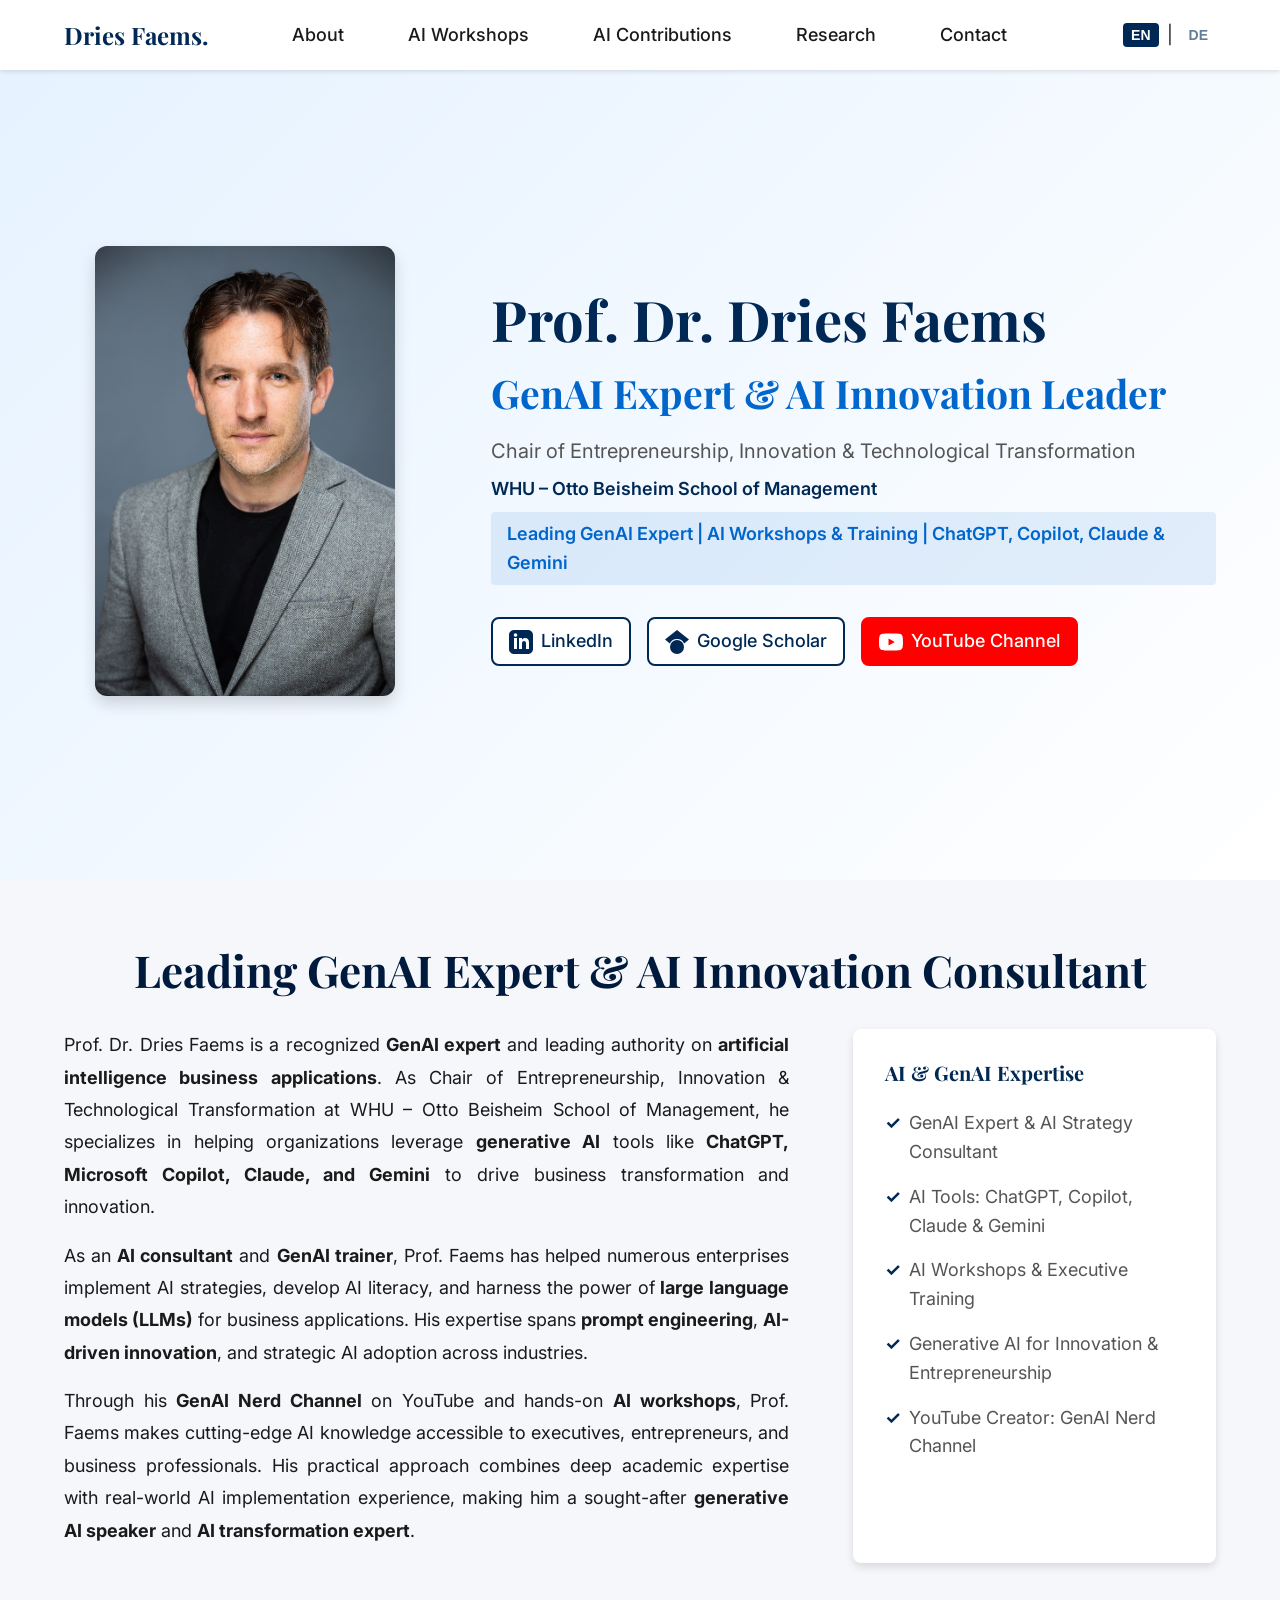
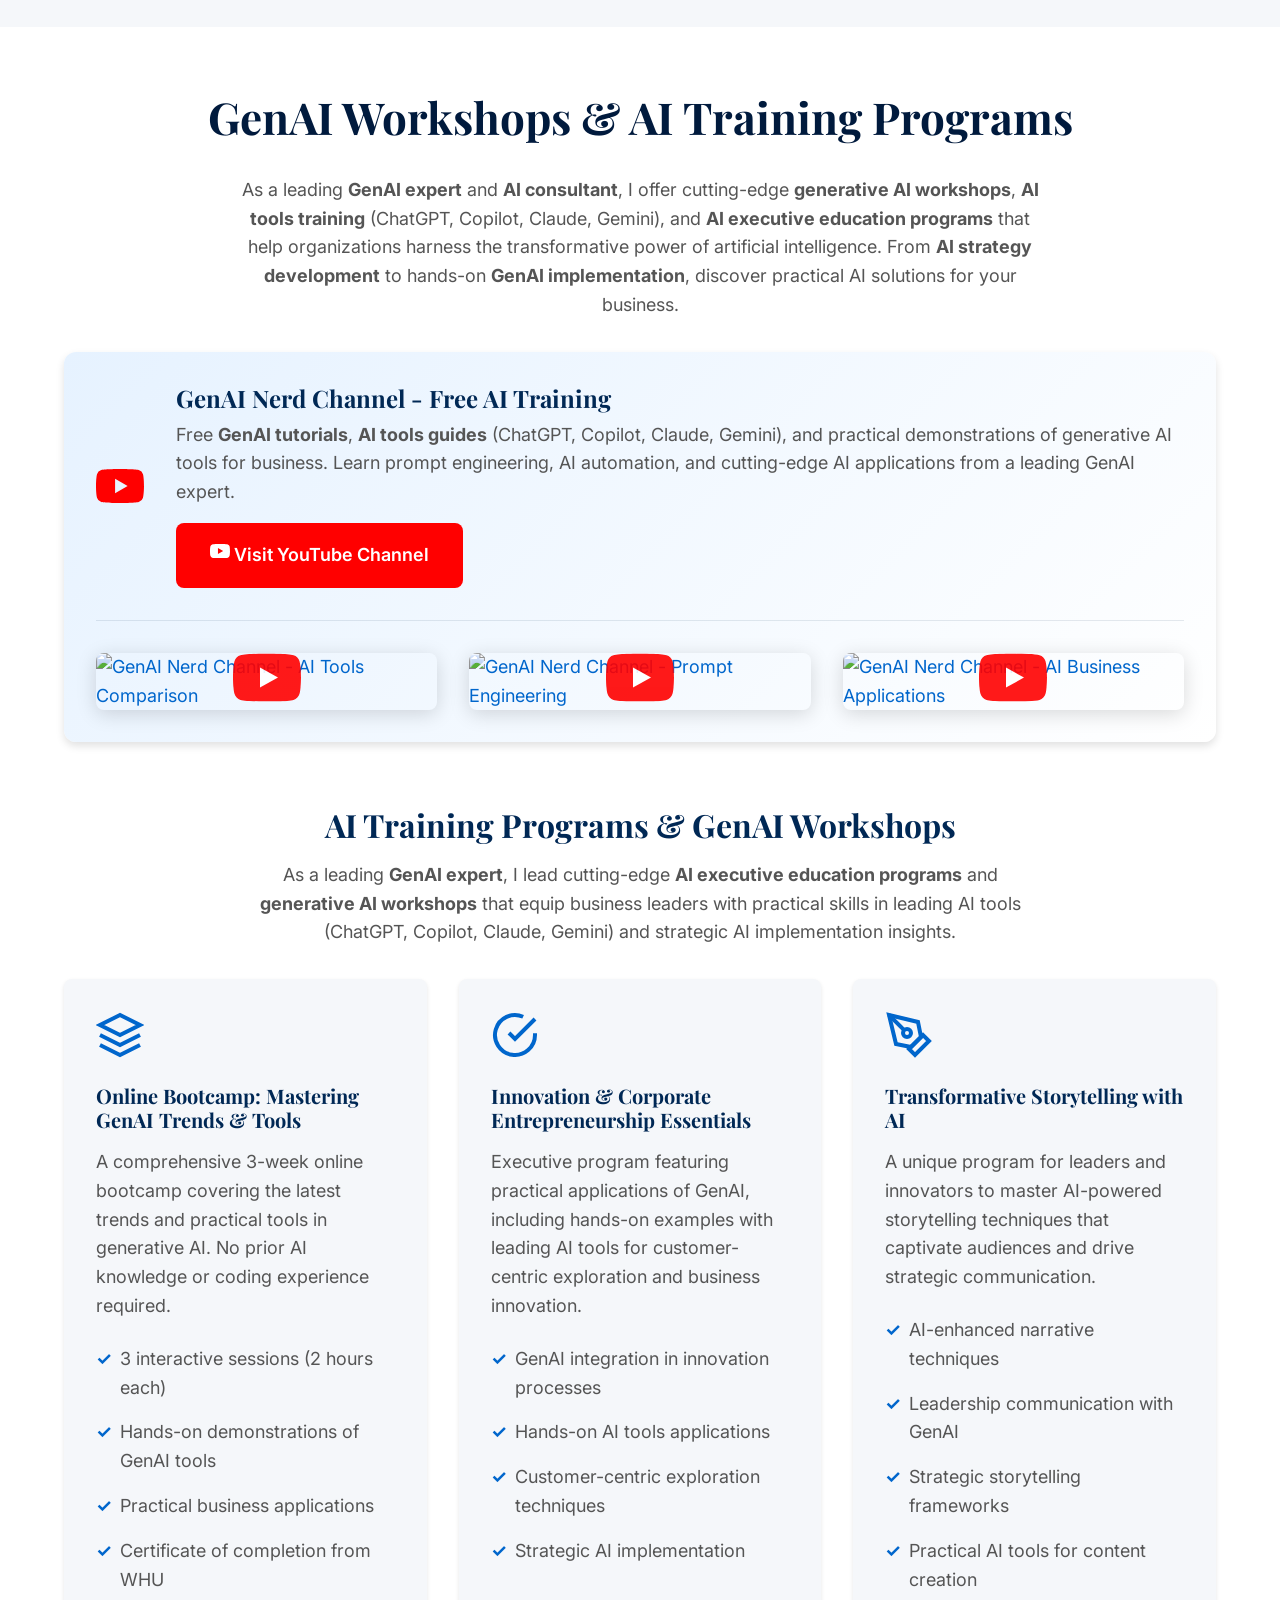
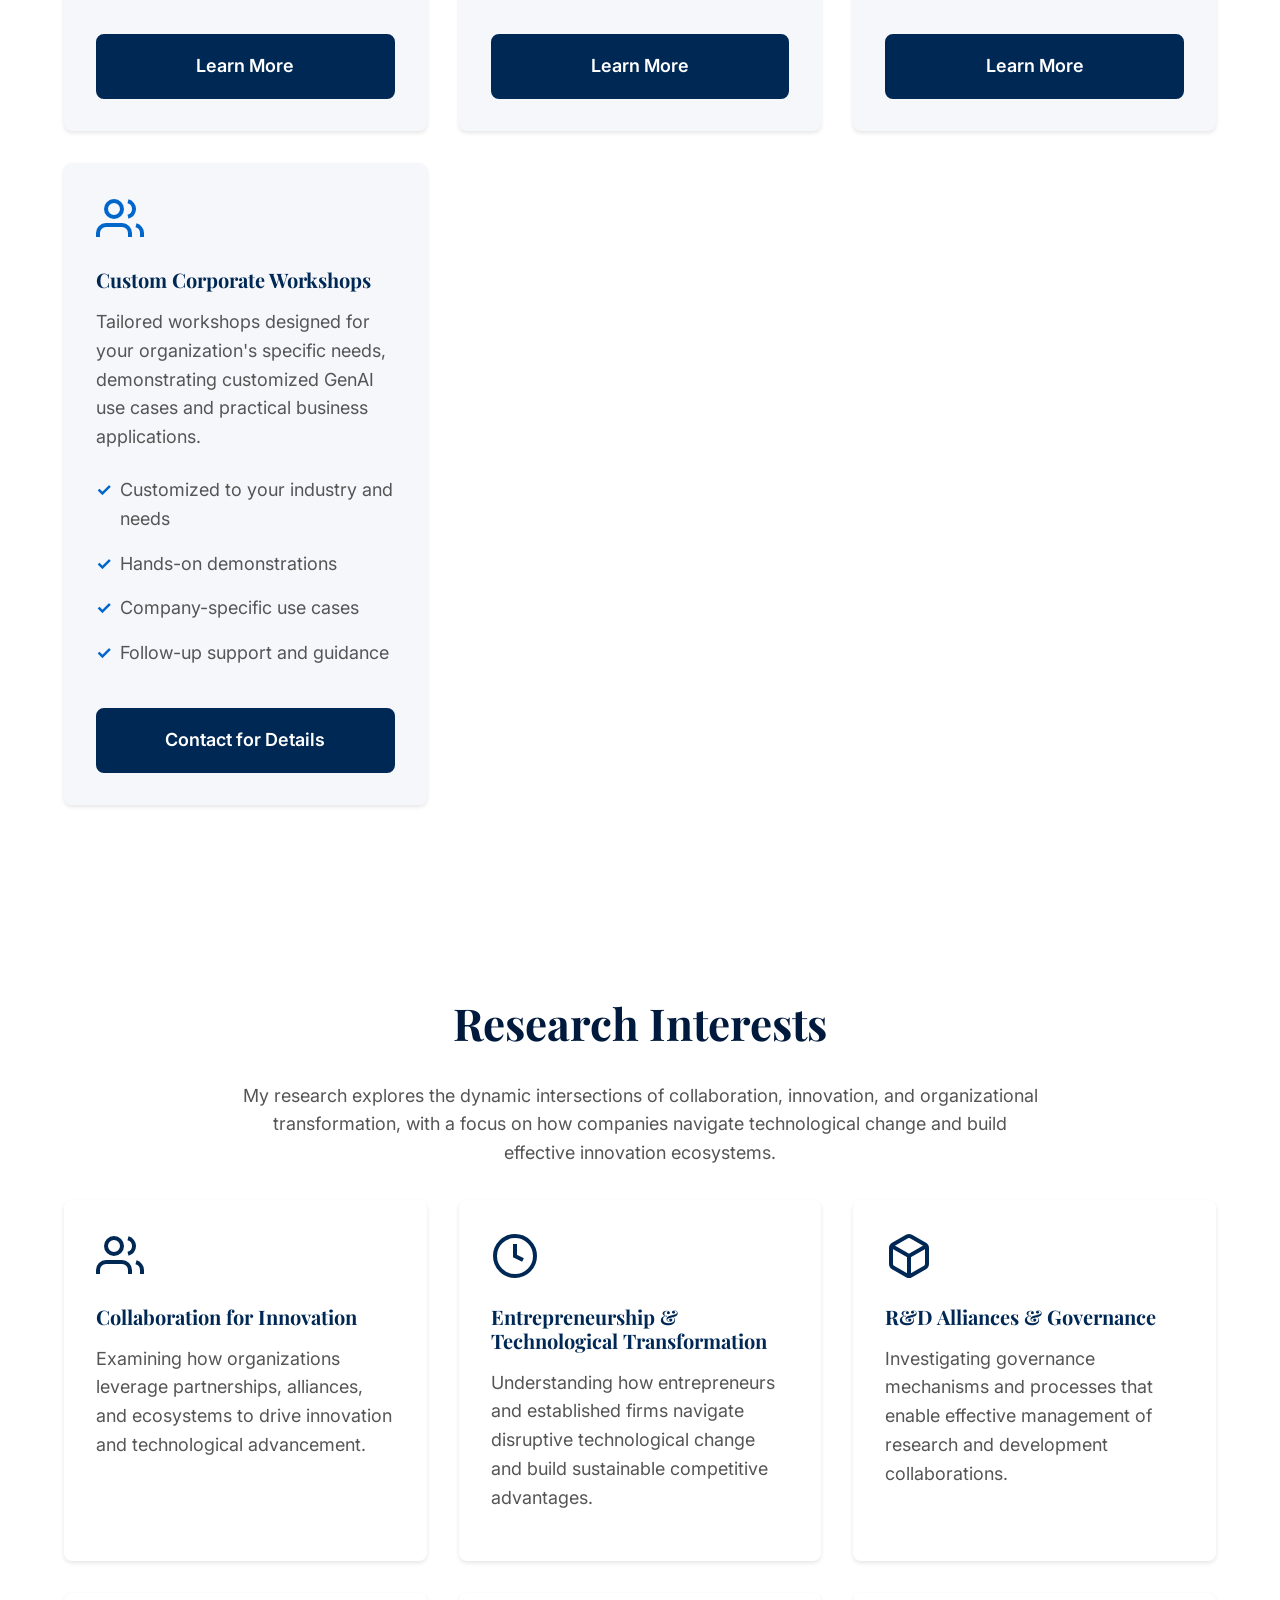
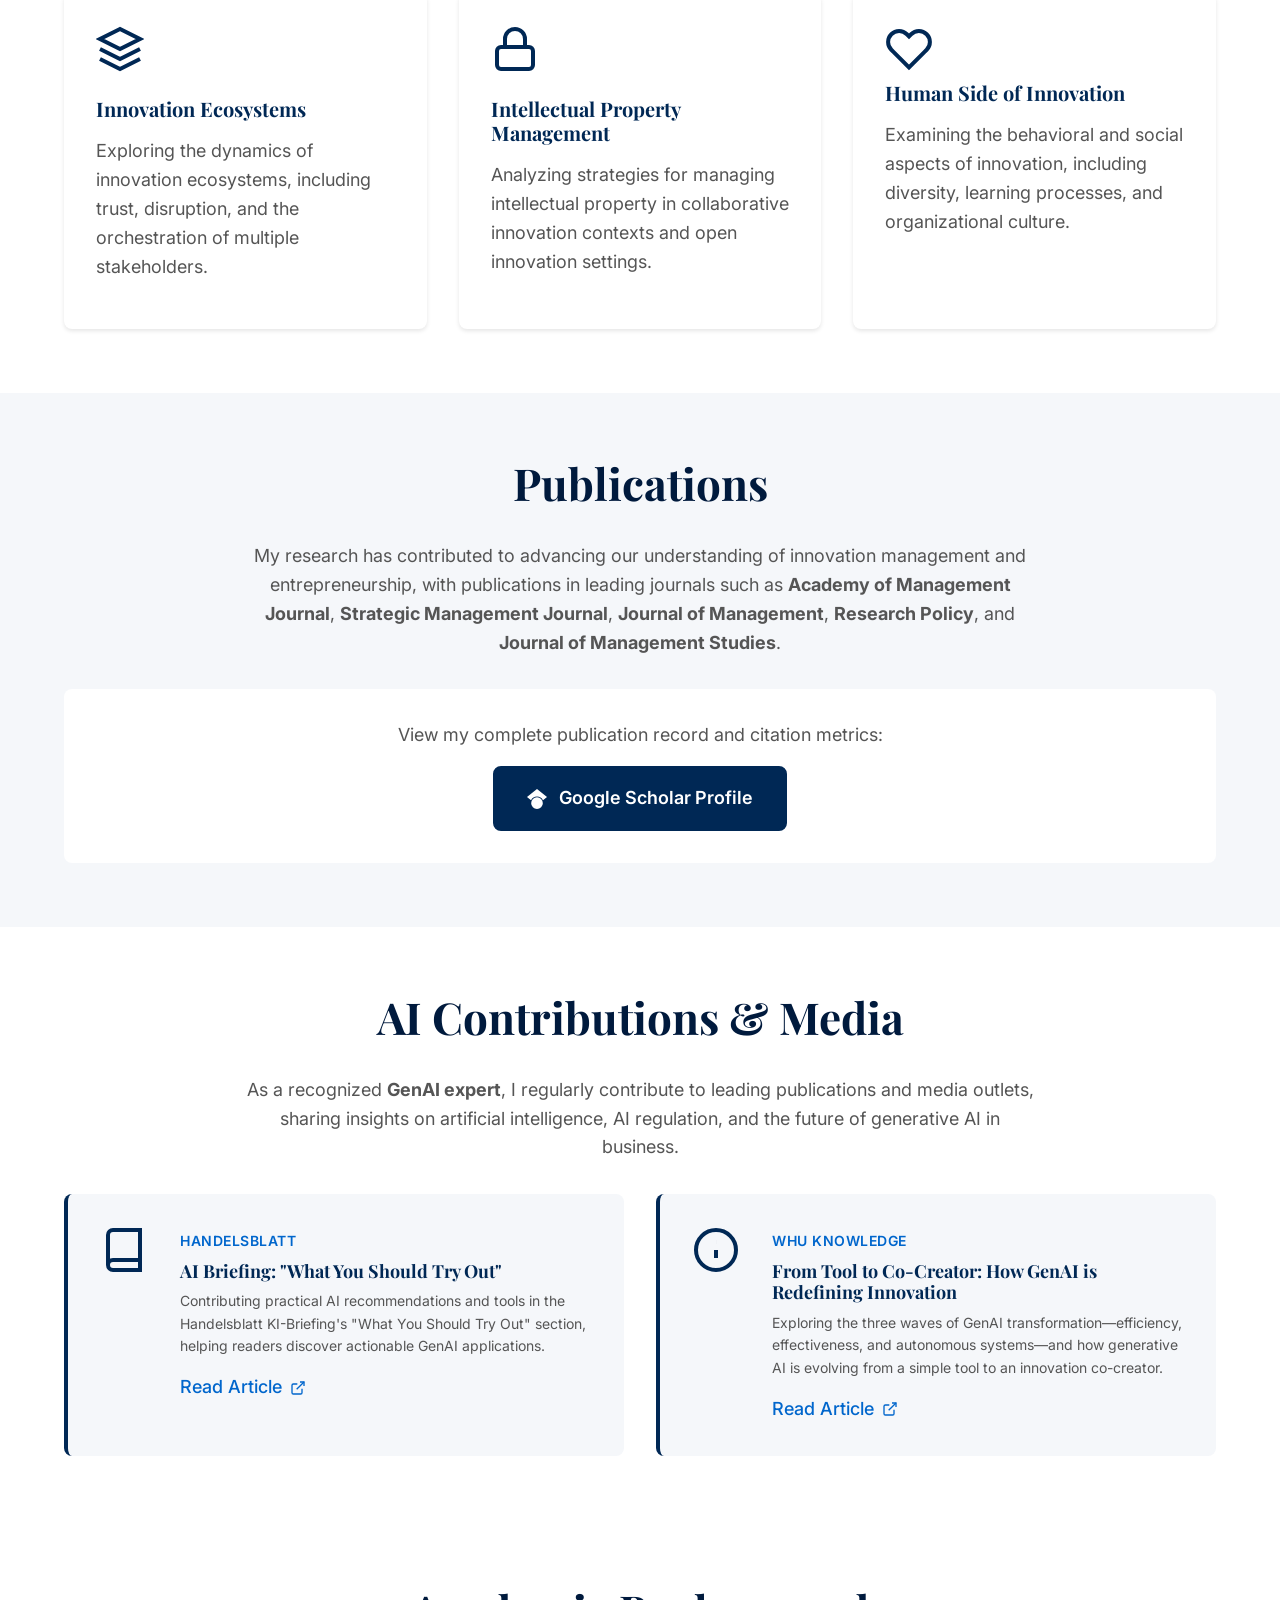
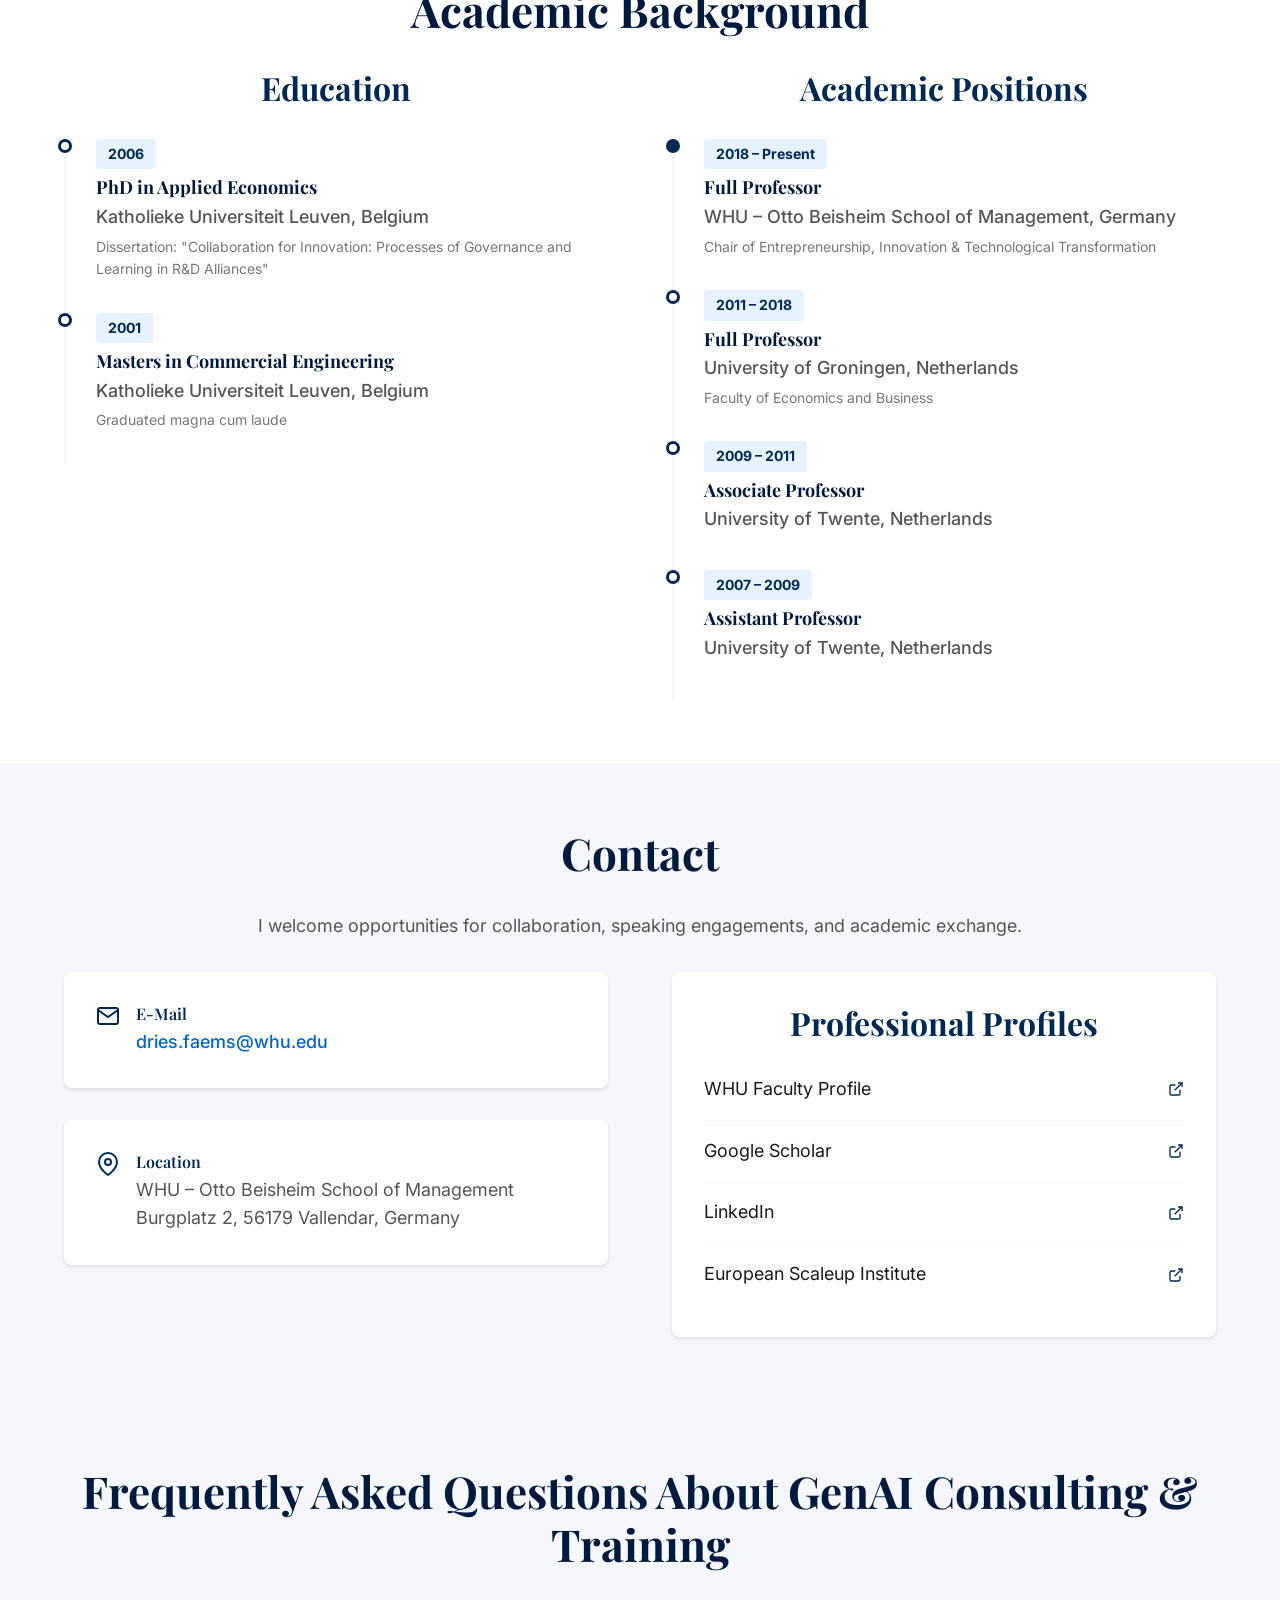
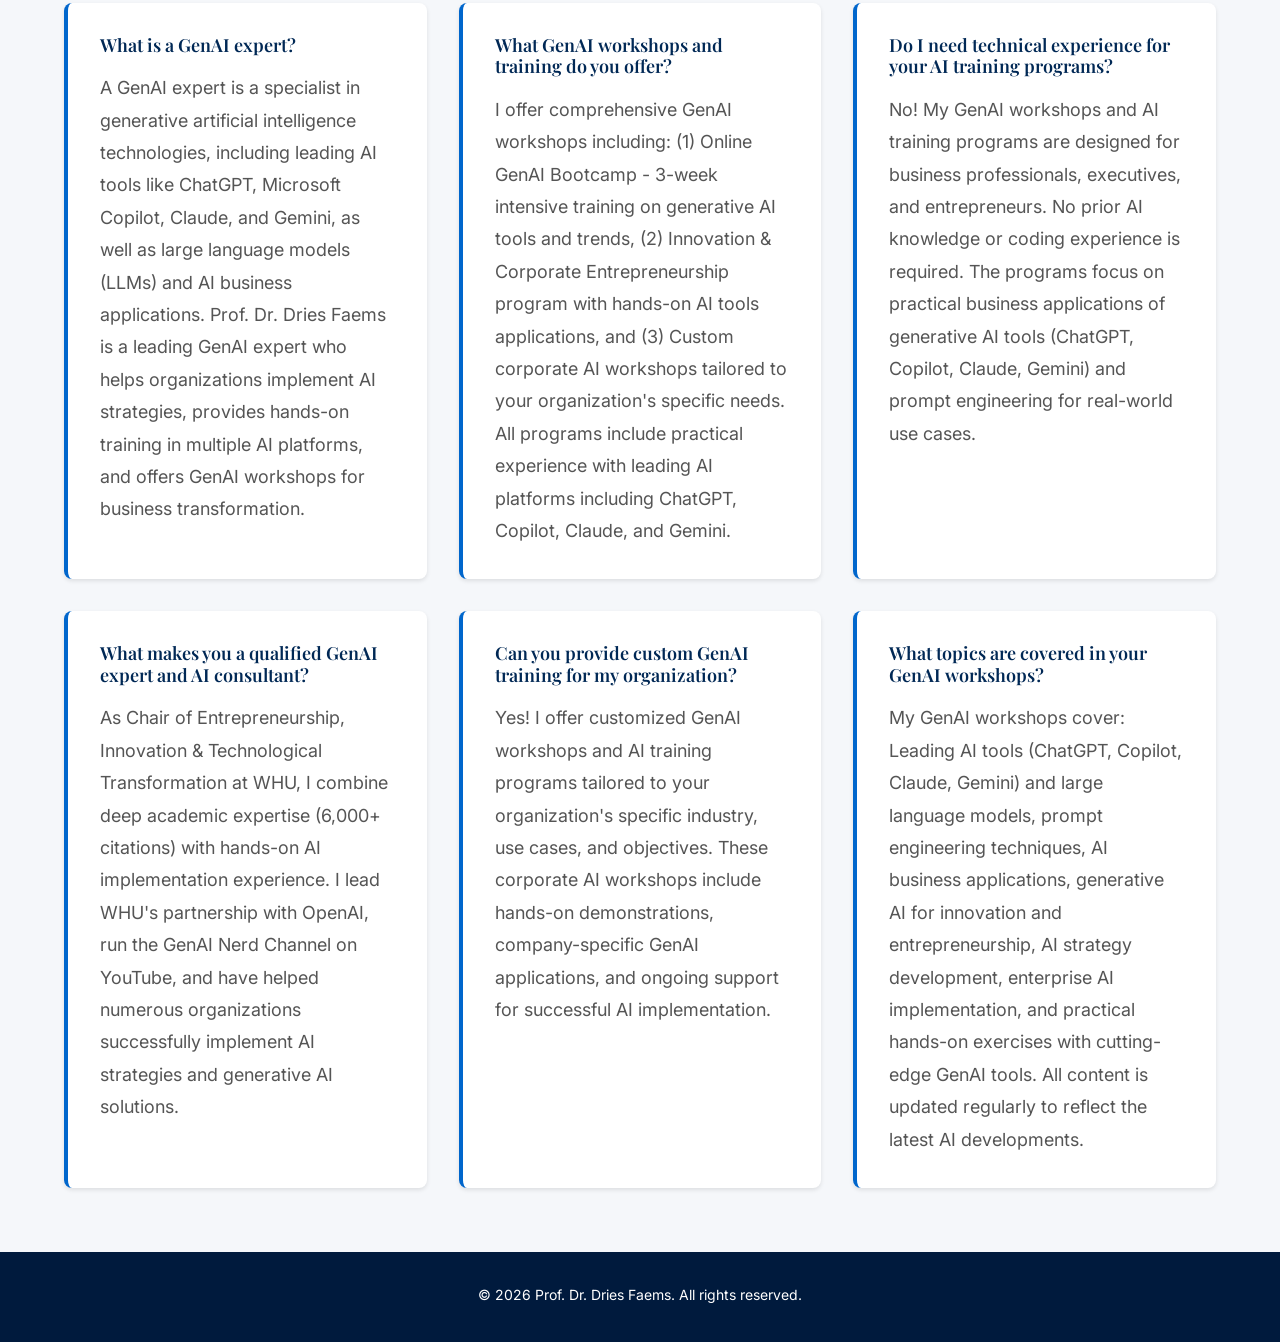
==== index.html @ 075a633f "Improve AI agent/chatbot discoverability: fix canonical domain, add FAQPage/Service schema, robots.t" ====
<!DOCTYPE html>
<html lang="en">
<head>
    <meta charset="UTF-8">
    <meta name="viewport" content="width=device-width, initial-scale=1.0">
    <title>GenAI Expert Prof. Dr. Dries Faems | AI Workshops & Training | WHU</title>

    <!-- SEO Meta Tags -->
    <meta name="description" content="GenAI-Workshops für Unternehmen | Prof. Dr. Dries Faems bietet praxisnahe KI-Schulungen für Führungskräfte und Mitarbeiter. Expertise in ChatGPT, Copilot, Claude & Gemini. Maßgeschneiderte KI-Trainings an der WHU für Ihre Belegschaft.">
    <meta name="keywords" content="GenAI Workshop Unternehmen, KI Workshop Mitarbeiter, KI Schulung Führungskräfte, GenAI Training Deutschland, KI Weiterbildung Firmen, Generative KI Workshop, AI Training Workforce, KI Experte Deutschland, ChatGPT Copilot Claude Gemini Training, WHU KI Programme, Enterprise AI Training, KI für Manager, GenAI Bootcamp, Dries Faems, AI business applications, prompt engineering, KI Strategie">
    <meta name="author" content="Prof. Dr. Dries Faems">
    <meta name="robots" content="index, follow">
    <link rel="canonical" href="https://driesfaems.github.io/website/">

    <!-- Open Graph Meta Tags -->
    <meta property="og:title" content="GenAI-Workshops für Unternehmen | Prof. Dr. Dries Faems | WHU">
    <meta property="og:description" content="Praxisnahe KI-Workshops für Ihre Belegschaft. Expertise in ChatGPT, Copilot, Claude & Gemini. Maßgeschneiderte GenAI-Trainings für Führungskräfte und Mitarbeiter.">
    <meta property="og:type" content="profile">
    <meta property="og:image" content="https://driesfaems.github.io/website/images/profile.jpg">
    <meta property="og:url" content="https://driesfaems.github.io/website/">

    <!-- Twitter Card Meta Tags -->
    <meta name="twitter:card" content="summary_large_image">
    <meta name="twitter:title" content="GenAI-Workshops für Unternehmen | Prof. Dr. Dries Faems">
    <meta name="twitter:description" content="Praxisnahe KI-Workshops für Ihre Belegschaft. Expertise in ChatGPT, Copilot, Claude & Gemini. Maßgeschneiderte GenAI-Trainings.">
    <meta name="twitter:image" content="https://driesfaems.github.io/website/images/profile.jpg">

    <!-- Bilingual Support - Hreflang Tags -->
    <link rel="alternate" hreflang="en" href="https://driesfaems.github.io/website/?lang=en">
    <link rel="alternate" hreflang="de" href="https://driesfaems.github.io/website/?lang=de">
    <link rel="alternate" hreflang="x-default" href="https://driesfaems.github.io/website/">

    <!-- Schema.org Structured Data for SEO -->
    <script type="application/ld+json">
    {
      "@context": "https://schema.org",
      "@type": "Person",
      "name": "Prof. Dr. Dries Faems",
      "jobTitle": "Chair of Entrepreneurship, Innovation & Technological Transformation",
      "description": "GenAI expert specializing in AI workshops for enterprises. Expert in ChatGPT, Copilot, Claude, Gemini and AI business applications",
      "url": "https://driesfaems.github.io/website/",
      "image": "https://driesfaems.github.io/website/images/profile.jpg",
      "worksFor": {
        "@type": "EducationalOrganization",
        "name": "WHU - Otto Beisheim School of Management",
        "url": "https://www.whu.edu"
      },
      "knowsAbout": ["Generative AI", "Artificial Intelligence", "ChatGPT", "Microsoft Copilot", "Claude", "Gemini", "Machine Learning", "AI Strategy", "Innovation Management", "Entrepreneurship", "AI Business Applications"],
      "sameAs": [
        "https://www.linkedin.com/in/dries-faems-0371569",
        "https://scholar.google.com/citations?hl=en&user=xjR3J4gAAAAJ",
        "https://www.youtube.com/@GenAI_Nerd_Channel",
        "https://ee.whu.edu/the-experience/faculty/dries-faems/"
      ]
    }
    </script>

    <!-- FAQPage Schema so AI answer engines can extract Q&A pairs directly -->
    <script type="application/ld+json">
    {
      "@context": "https://schema.org",
      "@type": "FAQPage",
      "mainEntity": [
        {
          "@type": "Question",
          "name": "What is a GenAI expert?",
          "acceptedAnswer": {
            "@type": "Answer",
            "text": "A GenAI expert is a specialist in generative artificial intelligence technologies, including leading AI tools like ChatGPT, Microsoft Copilot, Claude, and Gemini, as well as large language models (LLMs) and AI business applications. Prof. Dr. Dries Faems is a leading GenAI expert who helps organizations implement AI strategies, provides hands-on training in multiple AI platforms, and offers GenAI workshops for business transformation."
          }
        },
        {
          "@type": "Question",
          "name": "What GenAI workshops and training do you offer?",
          "acceptedAnswer": {
            "@type": "Answer",
            "text": "I offer comprehensive GenAI workshops including: (1) Online GenAI Bootcamp - 3-week intensive training on generative AI tools and trends, (2) Innovation & Corporate Entrepreneurship program with hands-on AI tools applications, and (3) Custom corporate AI workshops tailored to your organization's specific needs. All programs include practical experience with leading AI platforms including ChatGPT, Copilot, Claude, and Gemini."
          }
        },
        {
          "@type": "Question",
          "name": "Do I need technical experience for your AI training programs?",
          "acceptedAnswer": {
            "@type": "Answer",
            "text": "No. My GenAI workshops and AI training programs are designed for business professionals, executives, and entrepreneurs. No prior AI knowledge or coding experience is required. The programs focus on practical business applications of generative AI tools (ChatGPT, Copilot, Claude, Gemini) and prompt engineering for real-world use cases."
          }
        },
        {
          "@type": "Question",
          "name": "What makes you a qualified GenAI expert and AI consultant?",
          "acceptedAnswer": {
            "@type": "Answer",
            "text": "As Chair of Entrepreneurship, Innovation & Technological Transformation at WHU, I combine deep academic expertise (6,000+ citations) with hands-on AI implementation experience. I lead WHU's partnership with OpenAI, run the GenAI Nerd Channel on YouTube, and have helped numerous organizations successfully implement AI strategies and generative AI solutions."
          }
        },
        {
          "@type": "Question",
          "name": "Can you provide custom GenAI training for my organization?",
          "acceptedAnswer": {
            "@type": "Answer",
            "text": "Yes. I offer customized GenAI workshops and AI training programs tailored to your organization's specific industry, use cases, and objectives. These corporate AI workshops include hands-on demonstrations, company-specific GenAI applications, and ongoing support for successful AI implementation."
          }
        },
        {
          "@type": "Question",
          "name": "What topics are covered in your GenAI workshops?",
          "acceptedAnswer": {
            "@type": "Answer",
            "text": "My GenAI workshops cover: Leading AI tools (ChatGPT, Copilot, Claude, Gemini) and large language models, prompt engineering techniques, AI business applications, generative AI for innovation and entrepreneurship, AI strategy development, enterprise AI implementation, and practical hands-on exercises with cutting-edge GenAI tools. All content is updated regularly to reflect the latest AI developments."
          }
        }
      ]
    }
    </script>

    <!-- Service offerings schema so AI agents can answer "what workshops does he offer" with structured facts -->
    <script type="application/ld+json">
    {
      "@context": "https://schema.org",
      "@type": "ItemList",
      "name": "GenAI Workshops & Training Programs by Prof. Dr. Dries Faems",
      "itemListElement": [
        {
          "@type": "Service",
          "position": 1,
          "name": "Online GenAI Bootcamp",
          "serviceType": "AI Training Program",
          "description": "3-week intensive online training on generative AI tools and trends, covering ChatGPT, Copilot, Claude, and Gemini for business professionals.",
          "provider": { "@type": "Person", "name": "Prof. Dr. Dries Faems" }
        },
        {
          "@type": "Service",
          "position": 2,
          "name": "Innovation & Corporate Entrepreneurship Program",
          "serviceType": "Executive Education",
          "description": "Executive education program with hands-on generative AI tool applications for innovation and entrepreneurship.",
          "provider": { "@type": "Person", "name": "Prof. Dr. Dries Faems" }
        },
        {
          "@type": "Service",
          "position": 3,
          "name": "Custom Corporate AI Workshops",
          "serviceType": "Corporate AI Training",
          "description": "Custom GenAI workshops tailored to an organization's specific industry, use cases, and objectives, including hands-on demonstrations and company-specific GenAI applications.",
          "provider": { "@type": "Person", "name": "Prof. Dr. Dries Faems" }
        }
      ]
    }
    </script>

    <!-- Google Fonts -->
    <link rel="preconnect" href="https://fonts.googleapis.com">
    <link rel="preconnect" href="https://fonts.gstatic.com" crossorigin>
    <link href="https://fonts.googleapis.com/css2?family=Inter:wght@400;500;600;700&family=Playfair+Display:wght@600;700&display=swap" rel="stylesheet">

    <!-- Stylesheet -->
    <link rel="stylesheet" href="css/styles.css">
</head>
<body>
    <!-- Skip to main content link for accessibility -->
    <a href="#main-content" class="skip-link">Skip to main content</a>

    <!-- Navigation -->
    <header class="header">
        <nav class="nav" role="navigation" aria-label="Main navigation">
            <div class="nav-container">
                <div class="nav-brand">
                    <span class="nav-name">Dries Faems</span><a href="https://open.spotify.com/track/7mEDVrAHDnQJStDo8jKJJm?si=ddb8d14205054bb9" target="_blank" rel="noopener noreferrer" class="easter-egg" title="🎵" aria-label="Secret Eurovision favorite">.</a>
                </div>

                <!-- Navigation menu -->
                <ul class="nav-menu">
                    <li><a href="#about" class="nav-link">
                        <span lang="en" class="lang-en">About</span>
                        <span lang="de" class="lang-de">Über mich</span>
                    </a></li>
                    <li><a href="#genai" class="nav-link">
                        <span lang="en" class="lang-en">AI Workshops</span>
                        <span lang="de" class="lang-de">KI-Workshops</span>
                    </a></li>
                    <li><a href="#ai-contributions" class="nav-link">
                        <span lang="en" class="lang-en">AI Contributions</span>
                        <span lang="de" class="lang-de">KI-Beiträge</span>
                    </a></li>
                    <li><a href="#research" class="nav-link">
                        <span lang="en" class="lang-en">Research</span>
                        <span lang="de" class="lang-de">Forschung</span>
                    </a></li>
                    <li><a href="#contact" class="nav-link">
                        <span lang="en" class="lang-en">Contact</span>
                        <span lang="de" class="lang-de">Kontakt</span>
                    </a></li>
                </ul>

                <!-- Language toggle -->
                <div class="lang-toggle">
                    <button class="lang-btn" data-lang="en" aria-label="Switch to English">EN</button>
                    <span>|</span>
                    <button class="lang-btn" data-lang="de" aria-label="Wechseln zu Deutsch">DE</button>
                </div>

                <!-- Mobile menu toggle -->
                <button class="nav-toggle" aria-label="Toggle navigation menu" aria-expanded="false">
                    <span class="hamburger"></span>
                </button>
            </div>
        </nav>
    </header>

    <!-- Main Content -->
    <main id="main-content">
        <!-- Hero Section -->
        <section id="hero" class="hero section">
            <div class="container">
                <div class="hero-content">
                    <div class="hero-image">
                        <img src="images/profile.jpg" alt="GenAI Expert Prof. Dr. Dries Faems - KI-Workshop Trainer für Unternehmen, Experte für ChatGPT, Copilot, Claude und Gemini" class="profile-image">
                    </div>
                    <div class="hero-text">
                        <h1 class="hero-title">Prof. Dr. Dries Faems<br><span style="font-size: 0.7em; color: var(--color-medium-blue);">
                            <span lang="en" class="lang-en">GenAI Expert & AI Innovation Leader</span>
                            <span lang="de" class="lang-de">GenAI-Experte & KI-Innovationsführer</span>
                        </span></h1>
                        <p class="hero-subtitle">
                            <span lang="en" class="lang-en">Chair of Entrepreneurship, Innovation & Technological Transformation</span>
                            <span lang="de" class="lang-de">Lehrstuhl für Entrepreneurship, Innovation & Technologische Transformation</span>
                        </p>
                        <p class="hero-institution">WHU – Otto Beisheim School of Management</p>
                        <p class="hero-expertise">
                            <span lang="en" class="lang-en">Leading GenAI Expert | AI Workshops & Training | ChatGPT, Copilot, Claude & Gemini</span>
                            <span lang="de" class="lang-de">Führender GenAI-Experte | KI-Workshops & Training | ChatGPT, Copilot, Claude & Gemini</span>
                        </p>

                        <!-- Social Links -->
                        <div class="social-links">
                            <a href="https://de.linkedin.com/in/dries-faems-0371569" target="_blank" rel="noopener noreferrer" class="social-link" aria-label="LinkedIn Profile">
                                <svg width="24" height="24" viewBox="0 0 24 24" fill="currentColor" aria-hidden="true">
                                    <path d="M19 0h-14c-2.761 0-5 2.239-5 5v14c0 2.761 2.239 5 5 5h14c2.762 0 5-2.239 5-5v-14c0-2.761-2.238-5-5-5zm-11 19h-3v-11h3v11zm-1.5-12.268c-.966 0-1.75-.79-1.75-1.764s.784-1.764 1.75-1.764 1.75.79 1.75 1.764-.783 1.764-1.75 1.764zm13.5 12.268h-3v-5.604c0-3.368-4-3.113-4 0v5.604h-3v-11h3v1.765c1.396-2.586 7-2.777 7 2.476v6.759z"/>
                                </svg>
                                <span>LinkedIn</span>
                            </a>
                            <a href="https://scholar.google.com/citations?hl=en&user=xjR3J4gAAAAJ" target="_blank" rel="noopener noreferrer" class="social-link" aria-label="Google Scholar Profile">
                                <svg width="24" height="24" viewBox="0 0 24 24" fill="currentColor" aria-hidden="true">
                                    <path d="M12 24a7 7 0 1 1 0-14 7 7 0 0 1 0 14zm0-24L0 9.5l4.838 3.94A8 8 0 0 1 12 9a8 8 0 0 1 7.162 4.44L24 9.5z"/>
                                </svg>
                                <span>Google Scholar</span>
                            </a>
                            <a href="https://www.youtube.com/@GenAI_Nerd_Channel" target="_blank" rel="noopener noreferrer" class="social-link social-link-youtube" aria-label="YouTube Channel - GenAI Nerd Channel">
                                <svg width="24" height="24" viewBox="0 0 24 24" fill="currentColor" aria-hidden="true">
                                    <path d="M23.498 6.186a3.016 3.016 0 0 0-2.122-2.136C19.505 3.545 12 3.545 12 3.545s-7.505 0-9.377.505A3.017 3.017 0 0 0 .502 6.186C0 8.07 0 12 0 12s0 3.93.502 5.814a3.016 3.016 0 0 0 2.122 2.136c1.871.505 9.376.505 9.376.505s7.505 0 9.377-.505a3.015 3.015 0 0 0 2.122-2.136C24 15.93 24 12 24 12s0-3.93-.502-5.814zM9.545 15.568V8.432L15.818 12l-6.273 3.568z"/>
                                </svg>
                                <span lang="en" class="lang-en">YouTube Channel</span>
                                <span lang="de" class="lang-de">YouTube-Kanal</span>
                            </a>
                        </div>
                    </div>
                </div>
            </div>
        </section>

        <!-- About Section -->
        <section id="about" class="about section section-alt">
            <div class="container">
                <h2 class="section-title">
                    <span lang="en" class="lang-en">Leading GenAI Expert & AI Innovation Consultant</span>
                    <span lang="de" class="lang-de">Führender GenAI-Experte & KI-Innovationsberater</span>
                </h2>
                <div class="about-content">
                    <div class="about-text">
                        <p>
                            <span lang="en" class="lang-en">Prof. Dr. Dries Faems is a recognized <strong>GenAI expert</strong> and leading authority on <strong>artificial intelligence business applications</strong>. As Chair of Entrepreneurship, Innovation & Technological Transformation at WHU – Otto Beisheim School of Management, he specializes in helping organizations leverage <strong>generative AI</strong> tools like <strong>ChatGPT, Microsoft Copilot, Claude, and Gemini</strong> to drive business transformation and innovation.</span>
                            <span lang="de" class="lang-de">Prof. Dr. Dries Faems ist ein anerkannter <strong>GenAI-Experte</strong> und führende Autorität für <strong>Künstliche Intelligenz im Geschäftsbereich</strong>. Als Inhaber des Lehrstuhls für Entrepreneurship, Innovation & Technologische Transformation an der WHU – Otto Beisheim School of Management ist er darauf spezialisiert, Organisationen dabei zu helfen, <strong>Generative KI</strong>-Tools wie <strong>ChatGPT, Microsoft Copilot, Claude und Gemini</strong> zu nutzen, um Geschäftstransformation und Innovation voranzutreiben.</span>
                        </p>

                        <p>
                            <span lang="en" class="lang-en">As an <strong>AI consultant</strong> and <strong>GenAI trainer</strong>, Prof. Faems has helped numerous enterprises implement AI strategies, develop AI literacy, and harness the power of <strong>large language models (LLMs)</strong> for business applications. His expertise spans <strong>prompt engineering</strong>, <strong>AI-driven innovation</strong>, and strategic AI adoption across industries.</span>
                            <span lang="de" class="lang-de">Als <strong>KI-Berater</strong> und <strong>GenAI-Trainer</strong> hat Prof. Faems zahlreichen Unternehmen geholfen, KI-Strategien umzusetzen, KI-Kompetenz zu entwickeln und die Leistungsfähigkeit von <strong>Large Language Models (LLMs)</strong> für Geschäftsanwendungen zu nutzen. Seine Expertise umfasst <strong>Prompt-Engineering</strong>, <strong>KI-gesteuerte Innovation</strong> und strategische KI-Adoption branchenübergreifend.</span>
                        </p>

                        <p>
                            <span lang="en" class="lang-en">Through his <strong>GenAI Nerd Channel</strong> on YouTube and hands-on <strong>AI workshops</strong>, Prof. Faems makes cutting-edge AI knowledge accessible to executives, entrepreneurs, and business professionals. His practical approach combines deep academic expertise with real-world AI implementation experience, making him a sought-after <strong>generative AI speaker</strong> and <strong>AI transformation expert</strong>.</span>
                            <span lang="de" class="lang-de">Durch seinen <strong>GenAI Nerd Channel</strong> auf YouTube und praxisorientierte <strong>KI-Workshops</strong> macht Prof. Faems modernste KI-Kenntnisse für Führungskräfte, Unternehmer und Geschäftsleute zugänglich. Sein praktischer Ansatz verbindet tiefgreifende akademische Expertise mit realer KI-Implementierungserfahrung und macht ihn zu einem gefragten <strong>Generative KI-Redner</strong> und <strong>KI-Transformationsexperten</strong>.</span>
                        </p>
                    </div>

                    <div class="about-highlights">
                        <h3 class="highlights-title">
                            <span lang="en" class="lang-en">AI & GenAI Expertise</span>
                            <span lang="de" class="lang-de">KI & GenAI-Expertise</span>
                        </h3>
                        <ul class="highlights-list">
                            <li>
                                <span lang="en" class="lang-en">GenAI Expert & AI Strategy Consultant</span>
                                <span lang="de" class="lang-de">GenAI-Experte & KI-Strategieberater</span>
                            </li>
                            <li>
                                <span lang="en" class="lang-en">AI Tools: ChatGPT, Copilot, Claude & Gemini</span>
                                <span lang="de" class="lang-de">KI-Tools: ChatGPT, Copilot, Claude & Gemini</span>
                            </li>
                            <li>
                                <span lang="en" class="lang-en">AI Workshops & Executive Training</span>
                                <span lang="de" class="lang-de">KI-Workshops & Executive Training</span>
                            </li>
                            <li>
                                <span lang="en" class="lang-en">Generative AI for Innovation & Entrepreneurship</span>
                                <span lang="de" class="lang-de">Generative KI für Innovation & Entrepreneurship</span>
                            </li>
                            <li>
                                <span lang="en" class="lang-en">YouTube Creator: GenAI Nerd Channel</span>
                                <span lang="de" class="lang-de">YouTube-Creator: GenAI Nerd Channel</span>
                            </li>
                        </ul>
                    </div>
                </div>
            </div>
        </section>

        <!-- GenAI Workshops Section -->
        <section id="genai" class="genai section">
            <div class="container">
                <h2 class="section-title">
                    <span lang="en" class="lang-en">GenAI Workshops & AI Training Programs</span>
                    <span lang="de" class="lang-de">GenAI-Workshops & KI-Trainingsprogramme</span>
                </h2>
                <p class="section-intro">
                    <span lang="en" class="lang-en">As a leading <strong>GenAI expert</strong> and <strong>AI consultant</strong>, I offer cutting-edge <strong>generative AI workshops</strong>, <strong>AI tools training</strong> (ChatGPT, Copilot, Claude, Gemini), and <strong>AI executive education programs</strong> that help organizations harness the transformative power of artificial intelligence. From <strong>AI strategy development</strong> to hands-on <strong>GenAI implementation</strong>, discover practical AI solutions for your business.</span>
                    <span lang="de" class="lang-de">Als führender <strong>GenAI-Experte</strong> und <strong>KI-Berater</strong> biete ich modernste <strong>Generative KI-Workshops</strong>, <strong>KI-Tools-Training</strong> (ChatGPT, Copilot, Claude, Gemini) und <strong>KI-Executive-Education-Programme</strong>, die Organisationen helfen, die transformative Kraft der Künstlichen Intelligenz zu nutzen. Von <strong>KI-Strategieentwicklung</strong> bis hin zur praktischen <strong>GenAI-Implementierung</strong> – entdecken Sie praxisnahe KI-Lösungen für Ihr Unternehmen.</span>
                </p>

                <div class="genai-highlight">
                    <div class="genai-youtube">
                        <div class="youtube-badge">
                            <svg width="48" height="48" viewBox="0 0 24 24" fill="#FF0000" aria-hidden="true">
                                <path d="M23.498 6.186a3.016 3.016 0 0 0-2.122-2.136C19.505 3.545 12 3.545 12 3.545s-7.505 0-9.377.505A3.017 3.017 0 0 0 .502 6.186C0 8.07 0 12 0 12s0 3.93.502 5.814a3.016 3.016 0 0 0 2.122 2.136c1.871.505 9.376.505 9.376.505s7.505 0 9.377-.505a3.015 3.015 0 0 0 2.122-2.136C24 15.93 24 12 24 12s0-3.93-.502-5.814zM9.545 15.568V8.432L15.818 12l-6.273 3.568z"/>
                            </svg>
                            <div>
                                <h3 class="youtube-title">
                                    <span lang="en" class="lang-en">GenAI Nerd Channel - Free AI Training</span>
                                    <span lang="de" class="lang-de">GenAI Nerd Channel - Kostenloses KI-Training</span>
                                </h3>
                                <p class="youtube-description">
                                    <span lang="en" class="lang-en">Free <strong>GenAI tutorials</strong>, <strong>AI tools guides</strong> (ChatGPT, Copilot, Claude, Gemini), and practical demonstrations of generative AI tools for business. Learn prompt engineering, AI automation, and cutting-edge AI applications from a leading GenAI expert.</span>
                                    <span lang="de" class="lang-de">Kostenlose <strong>GenAI-Tutorials</strong>, <strong>KI-Tools-Anleitungen</strong> (ChatGPT, Copilot, Claude, Gemini) und praktische Demonstrationen von Generativen KI-Tools für Unternehmen. Lernen Sie Prompt-Engineering, KI-Automatisierung und modernste KI-Anwendungen von einem führenden GenAI-Experten.</span>
                                </p>
                                <a href="https://www.youtube.com/@GenAI_Nerd_Channel" target="_blank" rel="noopener noreferrer" class="btn btn-youtube">
                                    <svg width="20" height="20" viewBox="0 0 24 24" fill="currentColor" aria-hidden="true">
                                        <path d="M23.498 6.186a3.016 3.016 0 0 0-2.122-2.136C19.505 3.545 12 3.545 12 3.545s-7.505 0-9.377.505A3.017 3.017 0 0 0 .502 6.186C0 8.07 0 12 0 12s0 3.93.502 5.814a3.016 3.016 0 0 0 2.122 2.136c1.871.505 9.376.505 9.376.505s7.505 0 9.377-.505a3.015 3.015 0 0 0 2.122-2.136C24 15.93 24 12 24 12s0-3.93-.502-5.814zM9.545 15.568V8.432L15.818 12l-6.273 3.568z"/>
                                    </svg>
                                    <span lang="en" class="lang-en">Visit YouTube Channel</span>
                                    <span lang="de" class="lang-de">YouTube-Kanal besuchen</span>
                                </a>
                            </div>
                        </div>
                        
                        <div class="videos-grid">
                            <div class="youtube-embed">
                                <a href="https://youtu.be/WXkUi3Z-zOo" target="_blank" rel="noopener noreferrer" class="video-thumbnail-link">
                                    <div class="video-thumbnail">
                                        <img src="https://img.youtube.com/vi/WXkUi3Z-zOo/maxresdefault.jpg" alt="GenAI Nerd Channel - AI Tools Comparison" loading="lazy">
                                        <div class="play-button">
                                            <svg width="68" height="48" viewBox="0 0 68 48" fill="none">
                                                <path d="M66.52 7.74c-.78-2.93-3.07-5.24-6-6.03C55.22 0 34 0 34 0S12.78 0 7.48 1.71c-2.93.79-5.22 3.1-6 6.03C0 13.06 0 24 0 24s0 10.94 1.48 16.26c.78 2.93 3.07 5.24 6 6.03C12.78 48 34 48 34 48s21.22 0 26.52-1.71c2.93-.79 5.22-3.1 6-6.03C68 34.94 68 24 68 24s0-10.94-1.48-16.26z" fill="#FF0000"/>
                                                <path d="M45 24L27 14v20l18-10z" fill="#FFF"/>
                                            </svg>
                                        </div>
                                    </div>
                                </a>
                            </div>

                            <div class="youtube-embed">
                                <a href="https://youtu.be/DuuV6pQQDD4" target="_blank" rel="noopener noreferrer" class="video-thumbnail-link">
                                    <div class="video-thumbnail">
                                        <img src="https://img.youtube.com/vi/DuuV6pQQDD4/maxresdefault.jpg" alt="GenAI Nerd Channel - Prompt Engineering" loading="lazy">
                                        <div class="play-button">
                                            <svg width="68" height="48" viewBox="0 0 68 48" fill="none">
                                                <path d="M66.52 7.74c-.78-2.93-3.07-5.24-6-6.03C55.22 0 34 0 34 0S12.78 0 7.48 1.71c-2.93.79-5.22 3.1-6 6.03C0 13.06 0 24 0 24s0 10.94 1.48 16.26c.78 2.93 3.07 5.24 6 6.03C12.78 48 34 48 34 48s21.22 0 26.52-1.71c2.93-.79 5.22-3.1 6-6.03C68 34.94 68 24 68 24s0-10.94-1.48-16.26z" fill="#FF0000"/>
                                                <path d="M45 24L27 14v20l18-10z" fill="#FFF"/>
                                            </svg>
                                        </div>
                                    </div>
                                </a>
                            </div>

                            <div class="youtube-embed">
                                <a href="https://youtu.be/JVArnDgQ-UE" target="_blank" rel="noopener noreferrer" class="video-thumbnail-link">
                                    <div class="video-thumbnail">
                                        <img src="https://img.youtube.com/vi/JVArnDgQ-UE/maxresdefault.jpg" alt="GenAI Nerd Channel - AI Business Applications" loading="lazy">
                                        <div class="play-button">
                                            <svg width="68" height="48" viewBox="0 0 68 48" fill="none">
                                                <path d="M66.52 7.74c-.78-2.93-3.07-5.24-6-6.03C55.22 0 34 0 34 0S12.78 0 7.48 1.71c-2.93.79-5.22 3.1-6 6.03C0 13.06 0 24 0 24s0 10.94 1.48 16.26c.78 2.93 3.07 5.24 6 6.03C12.78 48 34 48 34 48s21.22 0 26.52-1.71c2.93-.79 5.22-3.1 6-6.03C68 34.94 68 24 68 24s0-10.94-1.48-16.26z" fill="#FF0000"/>
                                                <path d="M45 24L27 14v20l18-10z" fill="#FFF"/>
                                            </svg>
                                        </div>
                                    </div>
                                </a>
                            </div>
                        </div>
                    </div>
                </div>

                <div class="genai-programs">
                    <h3 class="genai-programs-title">
                        <span lang="en" class="lang-en">AI Training Programs & GenAI Workshops</span>
                        <span lang="de" class="lang-de">KI-Trainingsprogramme & GenAI-Workshops</span>
                    </h3>
                    <p class="genai-programs-intro">
                        <span lang="en" class="lang-en">As a leading <strong>GenAI expert</strong>, I lead cutting-edge <strong>AI executive education programs</strong> and <strong>generative AI workshops</strong> that equip business leaders with practical skills in leading AI tools (ChatGPT, Copilot, Claude, Gemini) and strategic AI implementation insights.</span>
                        <span lang="de" class="lang-de">Als führender <strong>GenAI-Experte</strong> leite ich modernste <strong>KI-Executive-Education-Programme</strong> und <strong>Generative KI-Workshops</strong>, die Führungskräften praktische Fähigkeiten in führenden KI-Tools (ChatGPT, Copilot, Claude, Gemini) und strategische Einblicke in die KI-Implementierung vermitteln.</span>
                    </p>

                    <div class="programs-grid">
                        <div class="program-card">
                            <div class="program-icon">
                                <svg width="48" height="48" viewBox="0 0 24 24" fill="none" stroke="currentColor" stroke-width="2" aria-hidden="true">
                                    <path d="M12 2L2 7l10 5 10-5-10-5z"></path>
                                    <path d="M2 17l10 5 10-5"></path>
                                    <path d="M2 12l10 5 10-5"></path>
                                </svg>
                            </div>
                            <h4 class="program-title">
                                <span lang="en" class="lang-en">Online Bootcamp: Mastering GenAI Trends & Tools</span>
                                <span lang="de" class="lang-de">Online Bootcamp: GenAI-Trends & Tools meistern</span>
                            </h4>
                            <p class="program-description">
                                <span lang="en" class="lang-en">A comprehensive 3-week online bootcamp covering the latest trends and practical tools in generative AI. No prior AI knowledge or coding experience required.</span>
                                <span lang="de" class="lang-de">Ein umfassendes 3-wöchiges Online-Bootcamp zu den neuesten Trends und praktischen Tools in Generativer KI. Keine Vorkenntnisse in KI oder Programmiererfahrung erforderlich.</span>
                            </p>
                            <ul class="program-highlights">
                                <li>
                                    <span lang="en" class="lang-en">3 interactive sessions (2 hours each)</span>
                                    <span lang="de" class="lang-de">3 interaktive Sitzungen (je 2 Stunden)</span>
                                </li>
                                <li>
                                    <span lang="en" class="lang-en">Hands-on demonstrations of GenAI tools</span>
                                    <span lang="de" class="lang-de">Praxisnahe Demonstrationen von GenAI-Tools</span>
                                </li>
                                <li>
                                    <span lang="en" class="lang-en">Practical business applications</span>
                                    <span lang="de" class="lang-de">Praktische Geschäftsanwendungen</span>
                                </li>
                                <li>
                                    <span lang="en" class="lang-en">Certificate of completion from WHU</span>
                                    <span lang="de" class="lang-de">Teilnahmezertifikat der WHU</span>
                                </li>
                            </ul>
                            <a href="https://ee.whu.edu/open-programs/bootcamp-mastering-novel-trends-and-tools-in-generative-ai/" target="_blank" rel="noopener noreferrer" class="btn btn-primary">
                                <span lang="en" class="lang-en">Learn More</span>
                                <span lang="de" class="lang-de">Mehr erfahren</span>
                            </a>
                        </div>

                        <div class="program-card">
                            <div class="program-icon">
                                <svg width="48" height="48" viewBox="0 0 24 24" fill="none" stroke="currentColor" stroke-width="2" aria-hidden="true">
                                    <path d="M22 11.08V12a10 10 0 1 1-5.93-9.14"></path>
                                    <polyline points="22 4 12 14.01 9 11.01"></polyline>
                                </svg>
                            </div>
                            <h4 class="program-title">
                                <span lang="en" class="lang-en">Innovation & Corporate Entrepreneurship Essentials</span>
                                <span lang="de" class="lang-de">Innovation & Corporate Entrepreneurship Essentials</span>
                            </h4>
                            <p class="program-description">
                                <span lang="en" class="lang-en">Executive program featuring practical applications of GenAI, including hands-on examples with leading AI tools for customer-centric exploration and business innovation.</span>
                                <span lang="de" class="lang-de">Executive-Programm mit praktischen GenAI-Anwendungen, einschließlich praxisnaher Beispiele mit führenden KI-Tools für kundenorientierte Exploration und Geschäftsinnovation.</span>
                            </p>
                            <ul class="program-highlights">
                                <li>
                                    <span lang="en" class="lang-en">GenAI integration in innovation processes</span>
                                    <span lang="de" class="lang-de">GenAI-Integration in Innovationsprozesse</span>
                                </li>
                                <li>
                                    <span lang="en" class="lang-en">Hands-on AI tools applications</span>
                                    <span lang="de" class="lang-de">Praxisnahe KI-Tools-Anwendungen</span>
                                </li>
                                <li>
                                    <span lang="en" class="lang-en">Customer-centric exploration techniques</span>
                                    <span lang="de" class="lang-de">Kundenorientierte Explorationstechniken</span>
                                </li>
                                <li>
                                    <span lang="en" class="lang-en">Strategic AI implementation</span>
                                    <span lang="de" class="lang-de">Strategische KI-Implementierung</span>
                                </li>
                            </ul>
                            <a href="https://ee.whu.edu/open-programs/innovation-and-corporate-entrepreneurship-essentials-program/" target="_blank" rel="noopener noreferrer" class="btn btn-primary">
                                <span lang="en" class="lang-en">Learn More</span>
                                <span lang="de" class="lang-de">Mehr erfahren</span>
                            </a>
                        </div>

                        <div class="program-card">
                            <div class="program-icon">
                                <svg width="48" height="48" viewBox="0 0 24 24" fill="none" stroke="currentColor" stroke-width="2" aria-hidden="true">
                                    <path d="M12 19l7-7 3 3-7 7-3-3z"></path>
                                    <path d="M18 13l-1.5-7.5L2 2l3.5 14.5L13 18l5-5z"></path>
                                    <path d="M2 2l7.586 7.586"></path>
                                    <circle cx="11" cy="11" r="2"></circle>
                                </svg>
                            </div>
                            <h4 class="program-title">
                                <span lang="en" class="lang-en">Transformative Storytelling with AI</span>
                                <span lang="de" class="lang-de">Transformatives Storytelling mit KI</span>
                            </h4>
                            <p class="program-description">
                                <span lang="en" class="lang-en">A unique program for leaders and innovators to master AI-powered storytelling techniques that captivate audiences and drive strategic communication.</span>
                                <span lang="de" class="lang-de">Ein einzigartiges Programm für Führungskräfte und Innovatoren zur Beherrschung von KI-gestützten Storytelling-Techniken, die Zielgruppen fesseln und strategische Kommunikation vorantreiben.</span>
                            </p>
                            <ul class="program-highlights">
                                <li>
                                    <span lang="en" class="lang-en">AI-enhanced narrative techniques</span>
                                    <span lang="de" class="lang-de">KI-verbesserte Erzähltechniken</span>
                                </li>
                                <li>
                                    <span lang="en" class="lang-en">Leadership communication with GenAI</span>
                                    <span lang="de" class="lang-de">Führungskommunikation mit GenAI</span>
                                </li>
                                <li>
                                    <span lang="en" class="lang-en">Strategic storytelling frameworks</span>
                                    <span lang="de" class="lang-de">Strategische Storytelling-Frameworks</span>
                                </li>
                                <li>
                                    <span lang="en" class="lang-en">Practical AI tools for content creation</span>
                                    <span lang="de" class="lang-de">Praktische KI-Tools für Content-Erstellung</span>
                                </li>
                            </ul>
                            <a href="https://ee.whu.edu/open-programs/transformative-storytelling-with-ai-for-leaders-and-innovators/" target="_blank" rel="noopener noreferrer" class="btn btn-primary">
                                <span lang="en" class="lang-en">Learn More</span>
                                <span lang="de" class="lang-de">Mehr erfahren</span>
                            </a>
                        </div>

                        <div class="program-card">
                            <div class="program-icon">
                                <svg width="48" height="48" viewBox="0 0 24 24" fill="none" stroke="currentColor" stroke-width="2" aria-hidden="true">
                                    <path d="M17 21v-2a4 4 0 0 0-4-4H5a4 4 0 0 0-4 4v2"></path>
                                    <circle cx="9" cy="7" r="4"></circle>
                                    <path d="M23 21v-2a4 4 0 0 0-3-3.87"></path>
                                    <path d="M16 3.13a4 4 0 0 1 0 7.75"></path>
                                </svg>
                            </div>
                            <h4 class="program-title">
                                <span lang="en" class="lang-en">Custom Corporate Workshops</span>
                                <span lang="de" class="lang-de">Maßgeschneiderte Firmen-Workshops</span>
                            </h4>
                            <p class="program-description">
                                <span lang="en" class="lang-en">Tailored workshops designed for your organization's specific needs, demonstrating customized GenAI use cases and practical business applications.</span>
                                <span lang="de" class="lang-de">Maßgeschneiderte Workshops für die spezifischen Bedürfnisse Ihrer Organisation mit individuellen GenAI-Anwendungsfällen und praktischen Geschäftsanwendungen.</span>
                            </p>
                            <ul class="program-highlights">
                                <li>
                                    <span lang="en" class="lang-en">Customized to your industry and needs</span>
                                    <span lang="de" class="lang-de">Angepasst an Ihre Branche und Bedürfnisse</span>
                                </li>
                                <li>
                                    <span lang="en" class="lang-en">Hands-on demonstrations</span>
                                    <span lang="de" class="lang-de">Praxisnahe Demonstrationen</span>
                                </li>
                                <li>
                                    <span lang="en" class="lang-en">Company-specific use cases</span>
                                    <span lang="de" class="lang-de">Unternehmensspezifische Anwendungsfälle</span>
                                </li>
                                <li>
                                    <span lang="en" class="lang-en">Follow-up support and guidance</span>
                                    <span lang="de" class="lang-de">Nachfolgende Unterstützung und Beratung</span>
                                </li>
                            </ul>
                            <a href="#contact" class="btn btn-primary">
                                <span lang="en" class="lang-en">Contact for Details</span>
                                <span lang="de" class="lang-de">Kontakt für Details</span>
                            </a>
                        </div>
                    </div>
                </div>
            </div>
        </section>

        <!-- Research Interests Section -->
        <section id="research" class="research section">
            <div class="container">
                <h2 class="section-title">
                    <span lang="en" class="lang-en">Research Interests</span>
                    <span lang="de" class="lang-de">Forschungsinteressen</span>
                </h2>
                <p class="section-intro">
                    <span lang="en" class="lang-en">My research explores the dynamic intersections of collaboration, innovation, and organizational transformation, with a focus on how companies navigate technological change and build effective innovation ecosystems.</span>
                    <span lang="de" class="lang-de">Meine Forschung untersucht die dynamischen Schnittstellen von Zusammenarbeit, Innovation und organisatorischer Transformation, mit Fokus darauf, wie Unternehmen technologischen Wandel meistern und effektive Innovationsökosysteme aufbauen.</span>
                </p>

                <div class="research-grid">
                    <div class="research-card">
                        <div class="card-icon">
                            <svg width="48" height="48" viewBox="0 0 24 24" fill="none" stroke="currentColor" stroke-width="2" aria-hidden="true">
                                <path d="M17 21v-2a4 4 0 0 0-4-4H5a4 4 0 0 0-4 4v2"></path>
                                <circle cx="9" cy="7" r="4"></circle>
                                <path d="M23 21v-2a4 4 0 0 0-3-3.87"></path>
                                <path d="M16 3.13a4 4 0 0 1 0 7.75"></path>
                            </svg>
                        </div>
                        <h3 class="card-title">
                            <span lang="en" class="lang-en">Collaboration for Innovation</span>
                            <span lang="de" class="lang-de">Zusammenarbeit für Innovation</span>
                        </h3>
                        <p class="card-description">
                            <span lang="en" class="lang-en">Examining how organizations leverage partnerships, alliances, and ecosystems to drive innovation and technological advancement.</span>
                            <span lang="de" class="lang-de">Untersuchung, wie Organisationen Partnerschaften, Allianzen und Ökosysteme nutzen, um Innovation und technologischen Fortschritt voranzutreiben.</span>
                        </p>
                    </div>

                    <div class="research-card">
                        <div class="card-icon">
                            <svg width="48" height="48" viewBox="0 0 24 24" fill="none" stroke="currentColor" stroke-width="2" aria-hidden="true">
                                <circle cx="12" cy="12" r="10"></circle>
                                <polyline points="12 6 12 12 16 14"></polyline>
                            </svg>
                        </div>
                        <h3 class="card-title">
                            <span lang="en" class="lang-en">Entrepreneurship & Technological Transformation</span>
                            <span lang="de" class="lang-de">Entrepreneurship & Technologische Transformation</span>
                        </h3>
                        <p class="card-description">
                            <span lang="en" class="lang-en">Understanding how entrepreneurs and established firms navigate disruptive technological change and build sustainable competitive advantages.</span>
                            <span lang="de" class="lang-de">Verstehen, wie Unternehmer und etablierte Firmen disruptiven technologischen Wandel meistern und nachhaltige Wettbewerbsvorteile aufbauen.</span>
                        </p>
                    </div>

                    <div class="research-card">
                        <div class="card-icon">
                            <svg width="48" height="48" viewBox="0 0 24 24" fill="none" stroke="currentColor" stroke-width="2" aria-hidden="true">
                                <path d="M21 16V8a2 2 0 0 0-1-1.73l-7-4a2 2 0 0 0-2 0l-7 4A2 2 0 0 0 3 8v8a2 2 0 0 0 1 1.73l7 4a2 2 0 0 0 2 0l7-4A2 2 0 0 0 21 16z"></path>
                                <polyline points="3.27 6.96 12 12.01 20.73 6.96"></polyline>
                                <line x1="12" y1="22.08" x2="12" y2="12"></line>
                            </svg>
                        </div>
                        <h3 class="card-title">
                            <span lang="en" class="lang-en">R&D Alliances & Governance</span>
                            <span lang="de" class="lang-de">F&E-Allianzen & Governance</span>
                        </h3>
                        <p class="card-description">
                            <span lang="en" class="lang-en">Investigating governance mechanisms and processes that enable effective management of research and development collaborations.</span>
                            <span lang="de" class="lang-de">Untersuchung von Governance-Mechanismen und Prozessen, die ein effektives Management von Forschungs- und Entwicklungskooperationen ermöglichen.</span>
                        </p>
                    </div>

                    <div class="research-card">
                        <div class="card-icon">
                            <svg width="48" height="48" viewBox="0 0 24 24" fill="none" stroke="currentColor" stroke-width="2" aria-hidden="true">
                                <path d="M12 2L2 7l10 5 10-5-10-5z"></path>
                                <path d="M2 17l10 5 10-5"></path>
                                <path d="M2 12l10 5 10-5"></path>
                            </svg>
                        </div>
                        <h3 class="card-title">
                            <span lang="en" class="lang-en">Innovation Ecosystems</span>
                            <span lang="de" class="lang-de">Innovationsökosysteme</span>
                        </h3>
                        <p class="card-description">
                            <span lang="en" class="lang-en">Exploring the dynamics of innovation ecosystems, including trust, disruption, and the orchestration of multiple stakeholders.</span>
                            <span lang="de" class="lang-de">Erforschung der Dynamik von Innovationsökosystemen, einschließlich Vertrauen, Disruption und der Orchestrierung mehrerer Stakeholder.</span>
                        </p>
                    </div>

                    <div class="research-card">
                        <div class="card-icon">
                            <svg width="48" height="48" viewBox="0 0 24 24" fill="none" stroke="currentColor" stroke-width="2" aria-hidden="true">
                                <rect x="3" y="11" width="18" height="11" rx="2" ry="2"></rect>
                                <path d="M7 11V7a5 5 0 0 1 10 0v4"></path>
                            </svg>
                        </div>
                        <h3 class="card-title">
                            <span lang="en" class="lang-en">Intellectual Property Management</span>
                            <span lang="de" class="lang-de">Geistiges Eigentum Management</span>
                        </h3>
                        <p class="card-description">
                            <span lang="en" class="lang-en">Analyzing strategies for managing intellectual property in collaborative innovation contexts and open innovation settings.</span>
                            <span lang="de" class="lang-de">Analyse von Strategien zur Verwaltung von geistigem Eigentum in kollaborativen Innovationskontexten und Open-Innovation-Umgebungen.</span>
                        </p>
                    </div>

                    <div class="research-card">
                        <a href="https://www.youtube.com/watch?v=FsLaTZmP6Uw" target="_blank" rel="noopener noreferrer" class="card-icon easter-egg-icon" title="🏓" aria-label="Secret table tennis rally">
                            <svg width="48" height="48" viewBox="0 0 24 24" fill="none" stroke="currentColor" stroke-width="2" aria-hidden="true">
                                <path d="M20.84 4.61a5.5 5.5 0 0 0-7.78 0L12 5.67l-1.06-1.06a5.5 5.5 0 0 0-7.78 7.78l1.06 1.06L12 21.23l7.78-7.78 1.06-1.06a5.5 5.5 0 0 0 0-7.78z"></path>
                            </svg>
                        </a>
                        <h3 class="card-title">
                            <span lang="en" class="lang-en">Human Side of Innovation</span>
                            <span lang="de" class="lang-de">Menschliche Seite der Innovation</span>
                        </h3>
                        <p class="card-description">
                            <span lang="en" class="lang-en">Examining the behavioral and social aspects of innovation, including diversity, learning processes, and organizational culture.</span>
                            <span lang="de" class="lang-de">Untersuchung der verhaltensbezogenen und sozialen Aspekte von Innovation, einschließlich Diversität, Lernprozesse und Organisationskultur.</span>
                        </p>
                    </div>
                </div>
            </div>
        </section>

        <!-- Publications Section -->
        <section id="publications" class="publications section section-alt">
            <div class="container">
                <h2 class="section-title">
                    <span lang="en" class="lang-en">Publications</span>
                    <span lang="de" class="lang-de">Publikationen</span>
                </h2>
                <p class="section-intro">
                    <span lang="en" class="lang-en">My research has contributed to advancing our understanding of innovation management and entrepreneurship, with publications in leading journals such as <strong>Academy of Management Journal</strong>, <strong>Strategic Management Journal</strong>, <strong>Journal of Management</strong>, <strong>Research Policy</strong>, and <strong>Journal of Management Studies</strong>.</span>
                    <span lang="de" class="lang-de">Meine Forschung hat dazu beigetragen, unser Verständnis von Innovationsmanagement und Entrepreneurship zu erweitern, mit Publikationen in führenden Zeitschriften wie <strong>Academy of Management Journal</strong>, <strong>Strategic Management Journal</strong>, <strong>Journal of Management</strong>, <strong>Research Policy</strong> und <strong>Journal of Management Studies</strong>.</span>
                </p>

                <div class="publications-cta">
                    <p>
                        <span lang="en" class="lang-en">View my complete publication record and citation metrics:</span>
                        <span lang="de" class="lang-de">Vollständige Publikationsliste und Zitationsmetriken anzeigen:</span>
                    </p>
                    <a href="https://scholar.google.com/citations?hl=en&user=xjR3J4gAAAAJ" target="_blank" rel="noopener noreferrer" class="btn btn-primary">
                        <svg xmlns="http://www.w3.org/2000/svg" width="20" height="20" viewBox="0 0 24 24" fill="currentColor" style="margin-right: 8px; vertical-align: middle;">
                            <path d="M12 24a7 7 0 1 1 0-14 7 7 0 0 1 0 14zm0-24L0 9.5l4.838 3.94A8 8 0 0 1 12 9a8 8 0 0 1 7.162 4.44L24 9.5z"/>
                        </svg>
                        <span lang="en" class="lang-en">Google Scholar Profile</span>
                        <span lang="de" class="lang-de">Google Scholar Profil</span>
                    </a>
                </div>
            </div>
        </section>

        <!-- AI Contributions Section -->
        <section id="ai-contributions" class="ai-contributions section">
            <div class="container">
                <h2 class="section-title">
                    <span lang="en" class="lang-en">AI Contributions & Media</span>
                    <span lang="de" class="lang-de">KI-Beiträge & Medien</span>
                </h2>
                <p class="section-intro">
                    <span lang="en" class="lang-en">As a recognized <strong>GenAI expert</strong>, I regularly contribute to leading publications and media outlets, sharing insights on artificial intelligence, AI regulation, and the future of generative AI in business.</span>
                    <span lang="de" class="lang-de">Als anerkannter <strong>GenAI-Experte</strong> trage ich regelmäßig zu führenden Publikationen und Medien bei und teile Einblicke zu Künstlicher Intelligenz, KI-Regulierung und der Zukunft von Generativer KI im Geschäftsleben.</span>
                </p>

                <div class="contributions-grid">
                    <article class="contribution-card">
                        <div class="contribution-icon">
                            <svg width="48" height="48" viewBox="0 0 24 24" fill="none" stroke="currentColor" stroke-width="2" aria-hidden="true">
                                <path d="M4 19.5A2.5 2.5 0 0 1 6.5 17H20"></path>
                                <path d="M6.5 2H20v20H6.5A2.5 2.5 0 0 1 4 19.5v-15A2.5 2.5 0 0 1 6.5 2z"></path>
                            </svg>
                        </div>
                        <div class="contribution-content">
                            <span class="contribution-source">Handelsblatt</span>
                            <h3 class="contribution-title">
                                <span lang="en" class="lang-en">AI Briefing: "What You Should Try Out"</span>
                                <span lang="de" class="lang-de">KI-Briefing: "Das sollten Sie ausprobieren"</span>
                            </h3>
                            <p class="contribution-description">
                                <span lang="en" class="lang-en">Contributing practical AI recommendations and tools in the Handelsblatt KI-Briefing's "What You Should Try Out" section, helping readers discover actionable GenAI applications.</span>
                                <span lang="de" class="lang-de">Praktische KI-Empfehlungen und Tools im Handelsblatt KI-Briefing in der Rubrik "Das sollten Sie ausprobieren", um Lesern umsetzbare GenAI-Anwendungen näherzubringen.</span>
                            </p>
                            <a href="https://www.handelsblatt.com/technik/ki/ki-briefing-wie-die-ki-szene-mit-von-der-leyen-um-den-ai-act-feilscht/100138300.html" target="_blank" rel="noopener noreferrer" class="contribution-link">
                                <span lang="en" class="lang-en">Read Article</span>
                                <span lang="de" class="lang-de">Artikel lesen</span>
                                <svg width="16" height="16" viewBox="0 0 24 24" fill="none" stroke="currentColor" stroke-width="2" aria-hidden="true">
                                    <path d="M18 13v6a2 2 0 0 1-2 2H5a2 2 0 0 1-2-2V8a2 2 0 0 1 2-2h6"></path>
                                    <polyline points="15 3 21 3 21 9"></polyline>
                                    <line x1="10" y1="14" x2="21" y2="3"></line>
                                </svg>
                            </a>
                        </div>
                    </article>

                    <article class="contribution-card">
                        <div class="contribution-icon">
                            <svg width="48" height="48" viewBox="0 0 24 24" fill="none" stroke="currentColor" stroke-width="2" aria-hidden="true">
                                <circle cx="12" cy="12" r="10"></circle>
                                <path d="M12 16v-4"></path>
                                <path d="M12 8h.01"></path>
                            </svg>
                        </div>
                        <div class="contribution-content">
                            <span class="contribution-source">WHU Knowledge</span>
                            <h3 class="contribution-title">
                                <span lang="en" class="lang-en">From Tool to Co-Creator: How GenAI is Redefining Innovation</span>
                                <span lang="de" class="lang-de">Vom Werkzeug zum Partner: Wie GenAI Innovation neu definiert</span>
                            </h3>
                            <p class="contribution-description">
                                <span lang="en" class="lang-en">Exploring the three waves of GenAI transformation—efficiency, effectiveness, and autonomous systems—and how generative AI is evolving from a simple tool to an innovation co-creator.</span>
                                <span lang="de" class="lang-de">Erforschung der drei Wellen der GenAI-Transformation—Effizienz, Effektivität und autonome Systeme—und wie Generative KI sich von einem einfachen Werkzeug zu einem Innovations-Co-Creator entwickelt.</span>
                            </p>
                            <a href="https://www.whu.edu/en/news-insights/whu-knowledge/article/from-tool-to-co-creator/" target="_blank" rel="noopener noreferrer" class="contribution-link">
                                <span lang="en" class="lang-en">Read Article</span>
                                <span lang="de" class="lang-de">Artikel lesen</span>
                                <svg width="16" height="16" viewBox="0 0 24 24" fill="none" stroke="currentColor" stroke-width="2" aria-hidden="true">
                                    <path d="M18 13v6a2 2 0 0 1-2 2H5a2 2 0 0 1-2-2V8a2 2 0 0 1 2-2h6"></path>
                                    <polyline points="15 3 21 3 21 9"></polyline>
                                    <line x1="10" y1="14" x2="21" y2="3"></line>
                                </svg>
                            </a>
                        </div>
                    </article>
                </div>
            </div>
        </section>

        <!-- Career Section -->
        <section id="career" class="career section">
            <div class="container">
                <h2 class="section-title">
                    <span lang="en" class="lang-en">Academic Background</span>
                    <span lang="de" class="lang-de">Akademischer Werdegang</span>
                </h2>

                <div class="career-content">
                    <div class="career-column">
                        <h3 class="career-subtitle">
                            <span lang="en" class="lang-en">Education</span>
                            <span lang="de" class="lang-de">Ausbildung</span>
                        </h3>
                        <div class="timeline">
                            <div class="timeline-item">
                                <div class="timeline-marker"></div>
                                <div class="timeline-content">
                                    <span class="timeline-year">2006</span>
                                    <h4 class="timeline-title">
                                        <span lang="en" class="lang-en">PhD in Applied Economics</span>
                                        <span lang="de" class="lang-de">Promotion in Angewandter Wirtschaftswissenschaft</span>
                                    </h4>
                                    <p class="timeline-institution">
                                        <span lang="en" class="lang-en">Katholieke Universiteit Leuven, Belgium</span>
                                        <span lang="de" class="lang-de">Katholieke Universiteit Leuven, Belgien</span>
                                    </p>
                                    <p class="timeline-detail">
                                        <span lang="en" class="lang-en">Dissertation: "Collaboration for Innovation: Processes of Governance and Learning in R&D Alliances"</span>
                                        <span lang="de" class="lang-de">Dissertation: "Zusammenarbeit für Innovation: Governance- und Lernprozesse in F&E-Allianzen"</span>
                                    </p>
                                </div>
                            </div>

                            <div class="timeline-item">
                                <div class="timeline-marker"></div>
                                <div class="timeline-content">
                                    <span class="timeline-year">2001</span>
                                    <h4 class="timeline-title">
                                        <span lang="en" class="lang-en">Masters in Commercial Engineering</span>
                                        <span lang="de" class="lang-de">Master in Wirtschaftsingenieurwesen</span>
                                    </h4>
                                    <p class="timeline-institution">
                                        <span lang="en" class="lang-en">Katholieke Universiteit Leuven, Belgium</span>
                                        <span lang="de" class="lang-de">Katholieke Universiteit Leuven, Belgien</span>
                                    </p>
                                    <p class="timeline-detail">
                                        <span lang="en" class="lang-en">Graduated magna cum laude</span>
                                        <span lang="de" class="lang-de">Abschluss magna cum laude</span>
                                    </p>
                                </div>
                            </div>
                        </div>
                    </div>

                    <div class="career-column">
                        <h3 class="career-subtitle">
                            <span lang="en" class="lang-en">Academic Positions</span>
                            <span lang="de" class="lang-de">Akademische Positionen</span>
                        </h3>
                        <div class="timeline">
                            <div class="timeline-item">
                                <div class="timeline-marker active"></div>
                                <div class="timeline-content">
                                    <span class="timeline-year">
                                        <span lang="en" class="lang-en">2018 – Present</span>
                                        <span lang="de" class="lang-de">2018 – Heute</span>
                                    </span>
                                    <h4 class="timeline-title">
                                        <span lang="en" class="lang-en">Full Professor</span>
                                        <span lang="de" class="lang-de">Ordentlicher Professor</span>
                                    </h4>
                                    <p class="timeline-institution">
                                        <span lang="en" class="lang-en">WHU – Otto Beisheim School of Management, Germany</span>
                                        <span lang="de" class="lang-de">WHU – Otto Beisheim School of Management, Deutschland</span>
                                    </p>
                                    <p class="timeline-detail">
                                        <span lang="en" class="lang-en">Chair of Entrepreneurship, Innovation & Technological Transformation</span>
                                        <span lang="de" class="lang-de">Lehrstuhl für Entrepreneurship, Innovation & Technologische Transformation</span>
                                    </p>
                                </div>
                            </div>

                            <div class="timeline-item">
                                <div class="timeline-marker"></div>
                                <div class="timeline-content">
                                    <span class="timeline-year">2011 – 2018</span>
                                    <h4 class="timeline-title">
                                        <span lang="en" class="lang-en">Full Professor</span>
                                        <span lang="de" class="lang-de">Ordentlicher Professor</span>
                                    </h4>
                                    <p class="timeline-institution">
                                        <span lang="en" class="lang-en">University of Groningen, Netherlands</span>
                                        <span lang="de" class="lang-de">Universität Groningen, Niederlande</span>
                                    </p>
                                    <p class="timeline-detail">
                                        <span lang="en" class="lang-en">Faculty of Economics and Business</span>
                                        <span lang="de" class="lang-de">Fakultät für Wirtschaftswissenschaften</span>
                                    </p>
                                </div>
                            </div>

                            <div class="timeline-item">
                                <div class="timeline-marker"></div>
                                <div class="timeline-content">
                                    <span class="timeline-year">2009 – 2011</span>
                                    <h4 class="timeline-title">
                                        <span lang="en" class="lang-en">Associate Professor</span>
                                        <span lang="de" class="lang-de">Außerordentlicher Professor</span>
                                    </h4>
                                    <p class="timeline-institution">
                                        <span lang="en" class="lang-en">University of Twente, Netherlands</span>
                                        <span lang="de" class="lang-de">Universität Twente, Niederlande</span>
                                    </p>
                                </div>
                            </div>

                            <div class="timeline-item">
                                <div class="timeline-marker"></div>
                                <div class="timeline-content">
                                    <span class="timeline-year">2007 – 2009</span>
                                    <h4 class="timeline-title">
                                        <span lang="en" class="lang-en">Assistant Professor</span>
                                        <span lang="de" class="lang-de">Juniorprofessor</span>
                                    </h4>
                                    <p class="timeline-institution">
                                        <span lang="en" class="lang-en">University of Twente, Netherlands</span>
                                        <span lang="de" class="lang-de">Universität Twente, Niederlande</span>
                                    </p>
                                </div>
                            </div>
                        </div>
                    </div>
                </div>
            </div>
        </section>

        <!-- Contact Section -->
        <section id="contact" class="contact section section-alt">
            <div class="container">
                <h2 class="section-title">
                    <span lang="en" class="lang-en">Contact</span>
                    <span lang="de" class="lang-de">Kontakt</span>
                </h2>
                <p class="section-intro">
                    <span lang="en" class="lang-en">I welcome opportunities for collaboration, speaking engagements, and academic exchange.</span>
                    <span lang="de" class="lang-de">Ich freue mich über Möglichkeiten zur Zusammenarbeit, Vorträge und akademischen Austausch.</span>
                </p>

                <div class="contact-content">
                    <div class="contact-info">
                        <div class="contact-item">
                            <svg width="24" height="24" viewBox="0 0 24 24" fill="none" stroke="currentColor" stroke-width="2" aria-hidden="true">
                                <path d="M4 4h16c1.1 0 2 .9 2 2v12c0 1.1-.9 2-2 2H4c-1.1 0-2-.9-2-2V6c0-1.1.9-2 2-2z"></path>
                                <polyline points="22,6 12,13 2,6"></polyline>
                            </svg>
                            <div>
                                <h3 class="contact-label">E-Mail</h3>
                                <a href="mailto:dries.faems@whu.edu" class="contact-link">dries.faems@whu.edu</a>
                            </div>
                        </div>

                        <div class="contact-item">
                            <svg width="24" height="24" viewBox="0 0 24 24" fill="none" stroke="currentColor" stroke-width="2" aria-hidden="true">
                                <path d="M21 10c0 7-9 13-9 13s-9-6-9-13a9 9 0 0 1 18 0z"></path>
                                <circle cx="12" cy="10" r="3"></circle>
                            </svg>
                            <div>
                                <h3 class="contact-label">
                                    <span lang="en" class="lang-en">Location</span>
                                    <span lang="de" class="lang-de">Standort</span>
                                </h3>
                                <p class="contact-text">
                                    <span lang="en" class="lang-en">WHU – Otto Beisheim School of Management<br>Burgplatz 2, 56179 Vallendar, Germany</span>
                                    <span lang="de" class="lang-de">WHU – Otto Beisheim School of Management<br>Burgplatz 2, 56179 Vallendar, Deutschland</span>
                                </p>
                            </div>
                        </div>
                    </div>

                    <div class="contact-links">
                        <h3 class="contact-links-title">
                            <span lang="en" class="lang-en">Professional Profiles</span>
                            <span lang="de" class="lang-de">Berufliche Profile</span>
                        </h3>
                        <ul class="links-list">
                            <li>
                                <a href="https://ee.whu.edu/the-experience/faculty/dries-faems/" target="blank" rel="noopener noreferrer" class="profile-link">
                                    <span lang="en" class="lang-en">WHU Faculty Profile</span>
                                    <span lang="de" class="lang-de">WHU Fakultätsprofil</span>
                                    <svg width="16" height="16" viewBox="0 0 24 24" fill="none" stroke="currentColor" stroke-width="2" aria-hidden="true">
                                        <path d="M18 13v6a2 2 0 0 1-2 2H5a2 2 0 0 1-2-2V8a2 2 0 0 1 2-2h6"></path>
                                        <polyline points="15 3 21 3 21 9"></polyline>
                                        <line x1="10" y1="14" x2="21" y2="3"></line>
                                    </svg>
                                </a>
                            </li>
                            <li>
                                <a href="https://scholar.google.com/citations?hl=en&user=xjR3J4gAAAAJ" target="_blank" rel="noopener noreferrer" class="profile-link">
                                    <span>Google Scholar</span>
                                    <svg width="16" height="16" viewBox="0 0 24 24" fill="none" stroke="currentColor" stroke-width="2" aria-hidden="true">
                                        <path d="M18 13v6a2 2 0 0 1-2 2H5a2 2 0 0 1-2-2V8a2 2 0 0 1 2-2h6"></path>
                                        <polyline points="15 3 21 3 21 9"></polyline>
                                        <line x1="10" y1="14" x2="21" y2="3"></line>
                                    </svg>
                                </a>
                            </li>
                            <li>
                                <a href="https://de.linkedin.com/in/dries-faems-0371569" target="_blank" rel="noopener noreferrer" class="profile-link">
                                    <span>LinkedIn</span>
                                    <svg width="16" height="16" viewBox="0 0 24 24" fill="none" stroke="currentColor" stroke-width="2" aria-hidden="true">
                                        <path d="M18 13v6a2 2 0 0 1-2 2H5a2 2 0 0 1-2-2V8a2 2 0 0 1 2-2h6"></path>
                                        <polyline points="15 3 21 3 21 9"></polyline>
                                        <line x1="10" y1="14" x2="21" y2="3"></line>
                                    </svg>
                                </a>
                            </li>
                            <li>
                                <a href="https://scaleupinstitute.eu/team/dries-faems/" target="_blank" rel="noopener noreferrer" class="profile-link">
                                    <span>European Scaleup Institute</span>
                                    <svg width="16" height="16" viewBox="0 0 24 24" fill="none" stroke="currentColor" stroke-width="2" aria-hidden="true">
                                        <path d="M18 13v6a2 2 0 0 1-2 2H5a2 2 0 0 1-2-2V8a2 2 0 0 1 2-2h6"></path>
                                        <polyline points="15 3 21 3 21 9"></polyline>
                                        <line x1="10" y1="14" x2="21" y2="3"></line>
                                    </svg>
                                </a>
                            </li>
                        </ul>
                    </div>
                </div>
            </div>
        </section>
    </main>

    <!-- FAQ Section for SEO -->
    <section id="faq" class="faq section section-alt">
        <div class="container">
            <h2 class="section-title">
                <span lang="en" class="lang-en">Frequently Asked Questions About GenAI Consulting & Training</span>
                <span lang="de" class="lang-de">Häufig gestellte Fragen zu GenAI-Beratung & Training</span>
            </h2>

            <div class="faq-grid">
                <div class="faq-item">
                    <h3 class="faq-question">
                        <span lang="en" class="lang-en">What is a GenAI expert?</span>
                        <span lang="de" class="lang-de">Was ist ein GenAI-Experte?</span>
                    </h3>
                    <p class="faq-answer">
                        <span lang="en" class="lang-en">A GenAI expert is a specialist in generative artificial intelligence technologies, including leading AI tools like ChatGPT, Microsoft Copilot, Claude, and Gemini, as well as large language models (LLMs) and AI business applications. Prof. Dr. Dries Faems is a leading GenAI expert who helps organizations implement AI strategies, provides hands-on training in multiple AI platforms, and offers GenAI workshops for business transformation.</span>
                        <span lang="de" class="lang-de">Ein GenAI-Experte ist ein Spezialist für generative Künstliche-Intelligenz-Technologien, einschließlich führender KI-Tools wie ChatGPT, Microsoft Copilot, Claude und Gemini, sowie Large Language Models (LLMs) und KI-Geschäftsanwendungen. Prof. Dr. Dries Faems ist ein führender GenAI-Experte, der Organisationen bei der Umsetzung von KI-Strategien hilft, praxisnahe Schulungen zu mehreren KI-Plattformen anbietet und GenAI-Workshops zur Geschäftstransformation durchführt.</span>
                    </p>
                </div>

                <div class="faq-item">
                    <h3 class="faq-question">
                        <span lang="en" class="lang-en">What GenAI workshops and training do you offer?</span>
                        <span lang="de" class="lang-de">Welche GenAI-Workshops und Schulungen bieten Sie an?</span>
                    </h3>
                    <p class="faq-answer">
                        <span lang="en" class="lang-en">I offer comprehensive GenAI workshops including: (1) Online GenAI Bootcamp - 3-week intensive training on generative AI tools and trends, (2) Innovation & Corporate Entrepreneurship program with hands-on AI tools applications, and (3) Custom corporate AI workshops tailored to your organization's specific needs. All programs include practical experience with leading AI platforms including ChatGPT, Copilot, Claude, and Gemini.</span>
                        <span lang="de" class="lang-de">Ich biete umfassende GenAI-Workshops an, darunter: (1) Online GenAI Bootcamp - 3-wöchiges Intensivtraining zu generativen KI-Tools und Trends, (2) Innovation & Corporate Entrepreneurship Programm mit praxisnahen KI-Tools-Anwendungen, und (3) Maßgeschneiderte Firmen-KI-Workshops für die spezifischen Bedürfnisse Ihrer Organisation. Alle Programme beinhalten praktische Erfahrung mit führenden KI-Plattformen wie ChatGPT, Copilot, Claude und Gemini.</span>
                    </p>
                </div>

                <div class="faq-item">
                    <h3 class="faq-question">
                        <span lang="en" class="lang-en">Do I need technical experience for your AI training programs?</span>
                        <span lang="de" class="lang-de">Benötige ich technische Erfahrung für Ihre KI-Trainingsprogramme?</span>
                    </h3>
                    <p class="faq-answer">
                        <span lang="en" class="lang-en">No! My GenAI workshops and AI training programs are designed for business professionals, executives, and entrepreneurs. No prior AI knowledge or coding experience is required. The programs focus on practical business applications of generative AI tools (ChatGPT, Copilot, Claude, Gemini) and prompt engineering for real-world use cases.</span>
                        <span lang="de" class="lang-de">Nein! Meine GenAI-Workshops und KI-Trainingsprogramme sind für Geschäftsleute, Führungskräfte und Unternehmer konzipiert. Keine vorherigen KI-Kenntnisse oder Programmiererfahrung erforderlich. Die Programme konzentrieren sich auf praktische Geschäftsanwendungen von Generativen KI-Tools (ChatGPT, Copilot, Claude, Gemini) und Prompt-Engineering für reale Anwendungsfälle.</span>
                    </p>
                </div>

                <div class="faq-item">
                    <h3 class="faq-question">
                        <span lang="en" class="lang-en">What makes you a qualified GenAI expert and AI consultant?</span>
                        <span lang="de" class="lang-de">Was qualifiziert Sie als GenAI-Experte und KI-Berater?</span>
                    </h3>
                    <p class="faq-answer">
                        <span lang="en" class="lang-en">As Chair of Entrepreneurship, Innovation & Technological Transformation at WHU, I combine deep academic expertise (6,000+ citations) with hands-on AI implementation experience. I lead WHU's partnership with OpenAI, run the GenAI Nerd Channel on YouTube, and have helped numerous organizations successfully implement AI strategies and generative AI solutions.</span>
                        <span lang="de" class="lang-de">Als Inhaber des Lehrstuhls für Entrepreneurship, Innovation & Technologische Transformation an der WHU verbinde ich tiefgreifende akademische Expertise (6.000+ Zitierungen) mit praktischer KI-Implementierungserfahrung. Ich leite die WHU-Partnerschaft mit OpenAI, betreibe den GenAI Nerd Channel auf YouTube und habe zahlreichen Organisationen bei der erfolgreichen Umsetzung von KI-Strategien und Generativen KI-Lösungen geholfen.</span>
                    </p>
                </div>

                <div class="faq-item">
                    <h3 class="faq-question">
                        <span lang="en" class="lang-en">Can you provide custom GenAI training for my organization?</span>
                        <span lang="de" class="lang-de">Können Sie maßgeschneiderte GenAI-Schulungen für meine Organisation anbieten?</span>
                    </h3>
                    <p class="faq-answer">
                        <span lang="en" class="lang-en">Yes! I offer customized GenAI workshops and AI training programs tailored to your organization's specific industry, use cases, and objectives. These corporate AI workshops include hands-on demonstrations, company-specific GenAI applications, and ongoing support for successful AI implementation.</span>
                        <span lang="de" class="lang-de">Ja! Ich biete maßgeschneiderte GenAI-Workshops und KI-Trainingsprogramme an, die auf die spezifische Branche, Anwendungsfälle und Ziele Ihrer Organisation zugeschnitten sind. Diese Firmen-KI-Workshops beinhalten praxisnahe Demonstrationen, unternehmensspezifische GenAI-Anwendungen und fortlaufende Unterstützung für eine erfolgreiche KI-Implementierung.</span>
                    </p>
                </div>

                <div class="faq-item">
                    <h3 class="faq-question">
                        <span lang="en" class="lang-en">What topics are covered in your GenAI workshops?</span>
                        <span lang="de" class="lang-de">Welche Themen werden in Ihren GenAI-Workshops behandelt?</span>
                    </h3>
                    <p class="faq-answer">
                        <span lang="en" class="lang-en">My GenAI workshops cover: Leading AI tools (ChatGPT, Copilot, Claude, Gemini) and large language models, prompt engineering techniques, AI business applications, generative AI for innovation and entrepreneurship, AI strategy development, enterprise AI implementation, and practical hands-on exercises with cutting-edge GenAI tools. All content is updated regularly to reflect the latest AI developments.</span>
                        <span lang="de" class="lang-de">Meine GenAI-Workshops behandeln: Führende KI-Tools (ChatGPT, Copilot, Claude, Gemini) und Large Language Models, Prompt-Engineering-Techniken, KI-Geschäftsanwendungen, Generative KI für Innovation und Entrepreneurship, KI-Strategieentwicklung, Enterprise-KI-Implementierung und praktische Übungen mit modernsten GenAI-Tools. Alle Inhalte werden regelmäßig aktualisiert, um die neuesten KI-Entwicklungen widerzuspiegeln.</span>
                    </p>
                </div>
            </div>
        </div>
    </section>

    <!-- Footer -->
    <footer class="footer">
        <div class="container">
            <p class="footer-text">
                <span lang="en" class="lang-en">&copy; <a href="https://www.youtube.com/watch?v=7Y0KT0ajZBw" target="_blank" rel="noopener noreferrer" class="easter-egg-year" title="📺" aria-label="Secret candid camera clip">2026</a> Prof. Dr. Dries Faems. All rights reserved.</span>
                <span lang="de" class="lang-de">&copy; <a href="https://www.youtube.com/watch?v=7Y0KT0ajZBw" target="_blank" rel="noopener noreferrer" class="easter-egg-year" title="📺" aria-label="Secret candid camera clip">2026</a> Prof. Dr. Dries Faems. Alle Rechte vorbehalten.</span>
            </p>
        </div>
    </footer>

    <!-- JavaScript -->
    <script src="js/main.js" defer></script>
</body>
</html>
---- css/styles.css ----
/* ===================================
   CSS Custom Properties (Variables)
   =================================== */
:root {
    /* WHU Brand Colors */
    --color-navy: #002855;
    --color-navy-dark: #001a3d;
    --color-white: #ffffff;
    --color-light-gray: #f5f7fa;
    --color-medium-blue: #0066cc;
    --color-light-blue: #e6f2ff;
    --color-gold: #d4a574;

    /* Text Colors */
    --color-text-primary: #1a1a1a;
    --color-text-secondary: #555555;
    --color-text-light: #777777;

    /* Link Colors */
    --color-link: #0066cc;
    --color-link-hover: #004499;

    /* Font Families */
    --font-heading: 'Playfair Display', Georgia, 'Times New Roman', serif;
    --font-body: 'Inter', 'Source Sans Pro', -apple-system, BlinkMacSystemFont, 'Segoe UI', sans-serif;

    /* Font Sizes - Responsive with clamp() */
    --fs-h1: clamp(2.5rem, 5vw, 3.5rem);
    --fs-h2: clamp(2rem, 4vw, 2.75rem);
    --fs-h3: clamp(1.5rem, 3vw, 2rem);
    --fs-h4: clamp(1.25rem, 2.5vw, 1.5rem);
    --fs-body: clamp(1rem, 2vw, 1.125rem);
    --fs-small: 0.875rem;

    /* Line Heights */
    --lh-tight: 1.2;
    --lh-normal: 1.6;
    --lh-loose: 1.8;

    /* Font Weights */
    --fw-regular: 400;
    --fw-medium: 500;
    --fw-semibold: 600;
    --fw-bold: 700;

    /* Spacing */
    --spacing-xs: 0.5rem;
    --spacing-sm: 1rem;
    --spacing-md: 2rem;
    --spacing-lg: 4rem;
    --spacing-xl: 6rem;

    /* Container */
    --container-width: 1200px;
    --container-padding: 1.5rem;

    /* Transitions */
    --transition-fast: 0.2s ease;
    --transition-normal: 0.3s ease;
    --transition-slow: 0.6s ease;

    /* Shadows */
    --shadow-sm: 0 2px 4px rgba(0, 0, 0, 0.1);
    --shadow-md: 0 4px 8px rgba(0, 0, 0, 0.12);
    --shadow-lg: 0 8px 16px rgba(0, 0, 0, 0.15);

    /* Border Radius */
    --radius-sm: 4px;
    --radius-md: 8px;
    --radius-lg: 12px;
    --radius-full: 50%;
}

/* ===================================
   Language Toggle Styling
   =================================== */
.lang-toggle {
    display: flex;
    gap: 0.5rem;
    align-items: center;
    margin-left: var(--spacing-md);
}

.lang-btn {
    background: none;
    border: none;
    color: var(--color-navy);
    font-size: 0.875rem;
    font-weight: var(--fw-semibold);
    cursor: pointer;
    padding: 0.25rem 0.5rem;
    border-radius: var(--radius-sm);
    transition: all var(--transition-normal);
    opacity: 0.6;
}

.lang-btn.active {
    opacity: 1;
    background-color: var(--color-navy);
    color: var(--color-white);
}

.lang-btn:hover {
    opacity: 1;
}

/* Hide inactive language content */
.lang-en:not(.active),
.lang-de:not(.active) {
    display: none !important;
}

/* ===================================
   Reset & Base Styles
   =================================== */
*,
*::before,
*::after {
    box-sizing: border-box;
    margin: 0;
    padding: 0;
}

html {
    scroll-behavior: smooth;
    scroll-padding-top: 80px; /* Account for sticky header */
}

body {
    font-family: var(--font-body);
    font-size: var(--fs-body);
    line-height: var(--lh-normal);
    color: var(--color-text-primary);
    background-color: var(--color-white);
    -webkit-font-smoothing: antialiased;
    -moz-osx-font-smoothing: grayscale;
}

/* ===================================
   Typography
   =================================== */
h1, h2, h3, h4, h5, h6 {
    font-family: var(--font-heading);
    line-height: var(--lh-tight);
    font-weight: var(--fw-bold);
    color: var(--color-navy-dark);
}

h1 {
    font-size: var(--fs-h1);
}

h2 {
    font-size: var(--fs-h2);
}

h3 {
    font-size: var(--fs-h3);
}

h4 {
    font-size: var(--fs-h4);
}

p {
    margin-bottom: var(--spacing-sm);
}

a {
    color: var(--color-link);
    text-decoration: none;
    transition: color var(--transition-fast);
}

a:hover {
    color: var(--color-link-hover);
}

a:focus-visible {
    outline: 3px solid var(--color-medium-blue);
    outline-offset: 2px;
    border-radius: var(--radius-sm);
}

/* ===================================
   Utility Classes
   =================================== */
.container {
    max-width: var(--container-width);
    margin: 0 auto;
    padding: 0 var(--container-padding);
}

.section {
    padding: var(--spacing-lg) 0;
}

.section-alt {
    background-color: var(--color-light-gray);
}

.section-title {
    margin-bottom: var(--spacing-md);
    text-align: center;
}

.section-intro {
    text-align: center;
    font-size: 1.125rem;
    color: var(--color-text-secondary);
    max-width: 800px;
    margin: 0 auto var(--spacing-md);
}

/* Skip to content link for accessibility */
.skip-link {
    position: absolute;
    top: -100px;
    left: 0;
    background: var(--color-navy);
    color: var(--color-white);
    padding: var(--spacing-sm);
    z-index: 100;
    text-decoration: none;
}

.skip-link:focus {
    top: 0;
}

/* ===================================
   Navigation
   =================================== */
.header {
    position: sticky;
    top: 0;
    z-index: 1000;
    background: rgba(255, 255, 255, 0.98);
    backdrop-filter: blur(10px);
    box-shadow: var(--shadow-sm);
    transition: box-shadow var(--transition-normal);
}

.nav-container {
    max-width: var(--container-width);
    margin: 0 auto;
    padding: 1rem var(--container-padding);
    display: flex;
    justify-content: space-between;
    align-items: center;
}

.nav-brand {
    font-family: var(--font-heading);
    font-size: 1.5rem;
    font-weight: var(--fw-bold);
    color: var(--color-navy);
}

.nav-menu {
    display: flex;
    list-style: none;
    gap: var(--spacing-md);
}

.nav-link {
    color: var(--color-text-primary);
    font-weight: var(--fw-medium);
    padding: var(--spacing-xs) var(--spacing-sm);
    border-radius: var(--radius-sm);
    transition: all var(--transition-fast);
    position: relative;
}

.nav-link:hover {
    color: var(--color-navy);
    background-color: var(--color-light-gray);
}

.nav-link.active {
    color: var(--color-navy);
}

.nav-link.active::after {
    content: '';
    position: absolute;
    bottom: 0;
    left: var(--spacing-sm);
    right: var(--spacing-sm);
    height: 2px;
    background-color: var(--color-navy);
}

/* Mobile menu toggle */
.nav-toggle {
    display: none;
    background: transparent;
    border: none;
    cursor: pointer;
    padding: var(--spacing-xs);
}

.hamburger {
    display: block;
    width: 25px;
    height: 2px;
    background-color: var(--color-navy);
    position: relative;
    transition: background-color var(--transition-fast);
}

.hamburger::before,
.hamburger::after {
    content: '';
    position: absolute;
    width: 25px;
    height: 2px;
    background-color: var(--color-navy);
    transition: transform var(--transition-normal);
}

.hamburger::before {
    transform: translateY(-8px);
}

.hamburger::after {
    transform: translateY(8px);
}

/* Mobile navigation */
@media (max-width: 767px) {
    .nav-toggle {
        display: block;
    }

    .nav-menu {
        position: absolute;
        top: 100%;
        left: 0;
        right: 0;
        flex-direction: column;
        background-color: var(--color-white);
        box-shadow: var(--shadow-md);
        gap: 0;
        max-height: 0;
        overflow: hidden;
        transition: max-height var(--transition-normal);
    }

    .nav-menu.active {
        max-height: 400px;
    }

    .nav-link {
        display: block;
        padding: var(--spacing-sm) var(--container-padding);
        border-bottom: 1px solid var(--color-light-gray);
    }

    .nav-link.active::after {
        display: none;
    }

    .nav-toggle[aria-expanded="true"] .hamburger {
        background-color: transparent;
    }

    .nav-toggle[aria-expanded="true"] .hamburger::before {
        transform: rotate(45deg);
    }

    .nav-toggle[aria-expanded="true"] .hamburger::after {
        transform: rotate(-45deg);
    }
}

/* ===================================
   Hero Section
   =================================== */
.hero {
    background: linear-gradient(135deg, var(--color-light-blue) 0%, var(--color-white) 100%);
    padding: var(--spacing-xl) 0;
    min-height: 90vh;
    display: flex;
    align-items: center;
}

.hero-content {
    display: grid;
    grid-template-columns: 1fr 2fr;
    gap: var(--spacing-lg);
    align-items: center;
}

.hero-image {
    text-align: center;
}

.profile-image {
    width: 100%;
    max-width: 300px;
    height: auto;
    border-radius: var(--radius-lg);
    box-shadow: var(--shadow-lg);
    object-fit: cover;
}

.hero-title {
    margin-bottom: var(--spacing-sm);
    color: var(--color-navy);
}

.hero-subtitle {
    font-size: 1.25rem;
    color: var(--color-text-secondary);
    margin-bottom: var(--spacing-xs);
    line-height: var(--lh-normal);
}

.hero-institution {
    font-size: 1.125rem;
    color: var(--color-navy);
    font-weight: var(--fw-semibold);
    margin-bottom: var(--spacing-xs);
}

.hero-expertise {
    font-size: 1.125rem;
    color: var(--color-medium-blue);
    font-weight: var(--fw-semibold);
    margin-bottom: var(--spacing-md);
    padding: var(--spacing-xs) var(--spacing-sm);
    background-color: rgba(0, 102, 204, 0.1);
    border-radius: var(--radius-sm);
    display: inline-block;
}

.social-links {
    display: flex;
    gap: var(--spacing-sm);
    flex-wrap: wrap;
}

.social-link {
    display: inline-flex;
    align-items: center;
    gap: var(--spacing-xs);
    padding: var(--spacing-xs) var(--spacing-sm);
    background-color: var(--color-white);
    border: 2px solid var(--color-navy);
    border-radius: var(--radius-md);
    color: var(--color-navy);
    font-weight: var(--fw-medium);
    transition: all var(--transition-fast);
}

.social-link:hover {
    background-color: var(--color-navy);
    color: var(--color-white);
    transform: translateY(-2px);
    box-shadow: var(--shadow-md);
}

.social-link svg {
    flex-shrink: 0;
}

.social-link-youtube {
    background-color: #FF0000;
    border-color: #FF0000;
    color: var(--color-white);
}

.social-link-youtube:hover {
    background-color: #CC0000;
    border-color: #CC0000;
    color: var(--color-white);
}

/* Mobile hero layout */
@media (max-width: 767px) {
    .hero {
        min-height: auto;
        padding: var(--spacing-lg) 0;
    }

    .hero-content {
        grid-template-columns: 1fr;
        gap: var(--spacing-md);
        text-align: center;
    }

    .profile-image {
        max-width: 200px;
    }

    .social-links {
        justify-content: center;
    }
}

/* ===================================
   About Section
   =================================== */
.about-content {
    display: grid;
    grid-template-columns: 2fr 1fr;
    gap: var(--spacing-lg);
}

.about-text p {
    text-align: justify;
    line-height: var(--lh-loose);
}

.about-highlights {
    background-color: var(--color-white);
    padding: var(--spacing-md);
    border-radius: var(--radius-md);
    box-shadow: var(--shadow-md);
}

.highlights-title {
    color: var(--color-navy);
    margin-bottom: var(--spacing-sm);
    font-size: 1.25rem;
}

.highlights-list {
    list-style: none;
}

.highlights-list li {
    padding: var(--spacing-xs) 0;
    padding-left: 1.5rem;
    position: relative;
    color: var(--color-text-secondary);
    line-height: var(--lh-normal);
}

.highlights-list li::before {
    content: '✓';
    position: absolute;
    left: 0;
    color: var(--color-navy);
    font-weight: var(--fw-bold);
}

@media (max-width: 767px) {
    .about-content {
        grid-template-columns: 1fr;
    }

    .about-text p {
        text-align: left;
    }
}

/* ===================================
   GenAI Workshops Section
   =================================== */
.genai {
    background-color: var(--color-white);
}

.genai-highlight {
    margin-bottom: var(--spacing-lg);
}

.genai-youtube {
    background: linear-gradient(135deg, var(--color-light-blue) 0%, var(--color-white) 100%);
    padding: var(--spacing-md);
    border-radius: var(--radius-lg);
    box-shadow: var(--shadow-md);
}

.youtube-badge {
    display: flex;
    align-items: center;
    gap: var(--spacing-md);
}

.youtube-badge svg {
    flex-shrink: 0;
}

.youtube-title {
    color: var(--color-navy);
    margin-bottom: var(--spacing-xs);
    font-size: 1.5rem;
}

.youtube-description {
    color: var(--color-text-secondary);
    margin-bottom: var(--spacing-sm);
    line-height: var(--lh-normal);
}

.btn-youtube {
    background-color: #FF0000;
    color: var(--color-white);
    border-color: #FF0000;
    display: inline-flex;
    align-items: center;
    gap: var(--spacing-xs);
}

.btn-youtube:hover {
    background-color: #CC0000;
    border-color: #CC0000;
    color: var(--color-white);
}

.btn-youtube svg {
    flex-shrink: 0;
}

/* YouTube Video Embed */
.videos-grid {
    display: grid;
    grid-template-columns: repeat(3, 1fr);
    gap: var(--spacing-md);
    margin-top: var(--spacing-md);
    padding-top: var(--spacing-md);
    border-top: 1px solid rgba(0, 40, 85, 0.1);
}

@media (max-width: 992px) {
    .videos-grid {
        grid-template-columns: repeat(2, 1fr);
    }
}

@media (max-width: 576px) {
    .videos-grid {
        grid-template-columns: 1fr;
    }
}

.youtube-embed {
    margin-top: 0;
    padding-top: 0;
    border-top: none;
}

.youtube-embed-title {
    color: var(--color-navy);
    font-size: 1rem;
    font-weight: 600;
    margin-bottom: var(--spacing-xs);
    text-align: center;
}

.video-thumbnail-link {
    display: block;
    max-width: 100%;
    margin: 0 auto;
    text-decoration: none;
}

.video-thumbnail {
    position: relative;
    width: 100%;
    border-radius: var(--radius-md);
    overflow: hidden;
    box-shadow: 0 4px 20px rgba(0, 0, 0, 0.15);
    transition: transform 0.3s ease, box-shadow 0.3s ease;
}

.video-thumbnail:hover {
    transform: scale(1.02);
    box-shadow: 0 8px 30px rgba(0, 0, 0, 0.2);
}

.video-thumbnail img {
    width: 100%;
    height: auto;
    display: block;
}

.play-button {
    position: absolute;
    top: 50%;
    left: 50%;
    transform: translate(-50%, -50%);
    opacity: 0.9;
    transition: opacity 0.3s ease, transform 0.3s ease;
}

.video-thumbnail:hover .play-button {
    opacity: 1;
    transform: translate(-50%, -50%) scale(1.1);
}

.video-container {
    position: relative;
    width: 100%;
    max-width: 560px;
    margin: 0 auto;
    padding-bottom: 56.25%; /* 16:9 aspect ratio */
    height: 0;
    overflow: hidden;
    border-radius: var(--radius-md);
    box-shadow: 0 4px 20px rgba(0, 0, 0, 0.15);
}

.video-container iframe {
    position: absolute;
    top: 0;
    left: 0;
    width: 100%;
    height: 100%;
    border-radius: var(--radius-md);
}

.genai-programs {
    margin-bottom: var(--spacing-lg);
}

.genai-programs-title {
    color: var(--color-navy);
    text-align: center;
    margin-bottom: var(--spacing-sm);
    font-size: 2rem;
}

.genai-programs-intro {
    text-align: center;
    color: var(--color-text-secondary);
    max-width: 800px;
    margin: 0 auto var(--spacing-md);
}

.programs-grid {
    display: grid;
    grid-template-columns: repeat(auto-fit, minmax(300px, 1fr));
    gap: var(--spacing-md);
    margin-top: var(--spacing-md);
}

.program-card {
    background-color: var(--color-light-gray);
    padding: var(--spacing-md);
    border-radius: var(--radius-md);
    box-shadow: var(--shadow-sm);
    transition: all var(--transition-normal);
    display: flex;
    flex-direction: column;
}

.program-card:hover {
    transform: translateY(-4px);
    box-shadow: var(--shadow-lg);
}

.program-icon {
    color: var(--color-medium-blue);
    margin-bottom: var(--spacing-sm);
}

.program-title {
    color: var(--color-navy);
    margin-bottom: var(--spacing-sm);
    font-size: 1.25rem;
}

.program-description {
    color: var(--color-text-secondary);
    line-height: var(--lh-normal);
    margin-bottom: var(--spacing-sm);
}

.program-highlights {
    list-style: none;
    margin-bottom: var(--spacing-md);
    flex-grow: 1;
}

.program-highlights li {
    padding: var(--spacing-xs) 0;
    padding-left: 1.5rem;
    position: relative;
    color: var(--color-text-secondary);
    line-height: var(--lh-normal);
}

.program-highlights li::before {
    content: '✓';
    position: absolute;
    left: 0;
    color: var(--color-medium-blue);
    font-weight: var(--fw-bold);
}

.genai-collaboration {
    background-color: var(--color-light-blue);
    padding: var(--spacing-md);
    border-radius: var(--radius-lg);
    text-align: center;
}

.collaboration-title {
    color: var(--color-navy);
    margin-bottom: var(--spacing-sm);
    font-size: 1.5rem;
}

.collaboration-description {
    color: var(--color-text-secondary);
    max-width: 800px;
    margin: 0 auto var(--spacing-sm);
    line-height: var(--lh-normal);
}

.btn-secondary {
    background-color: var(--color-white);
    color: var(--color-navy);
    border: 2px solid var(--color-navy);
}

.btn-secondary:hover {
    background-color: var(--color-navy);
    color: var(--color-white);
}

@media (max-width: 767px) {
    .youtube-badge {
        flex-direction: column;
        text-align: center;
    }

    .programs-grid {
        grid-template-columns: 1fr;
    }
}

/* ===================================
   Research Section
   =================================== */
.research-grid {
    display: grid;
    grid-template-columns: repeat(auto-fit, minmax(300px, 1fr));
    gap: var(--spacing-md);
    margin-top: var(--spacing-md);
}

.research-card {
    background-color: var(--color-white);
    padding: var(--spacing-md);
    border-radius: var(--radius-md);
    box-shadow: var(--shadow-sm);
    transition: all var(--transition-normal);
}

.research-card:hover {
    transform: translateY(-4px);
    box-shadow: var(--shadow-lg);
}

.card-icon {
    color: var(--color-navy);
    margin-bottom: var(--spacing-sm);
}

.card-title {
    color: var(--color-navy);
    margin-bottom: var(--spacing-sm);
    font-size: 1.25rem;
}

.card-description {
    color: var(--color-text-secondary);
    line-height: var(--lh-normal);
}

/* ===================================
   Publications Section
   =================================== */
.publications-list {
    margin-top: var(--spacing-md);
    margin-bottom: var(--spacing-lg);
}

.publication-item {
    background-color: var(--color-white);
    padding: var(--spacing-md);
    margin-bottom: var(--spacing-sm);
    border-radius: var(--radius-md);
    border-left: 4px solid var(--color-navy);
    transition: all var(--transition-fast);
}

.publication-item:hover {
    box-shadow: var(--shadow-md);
    transform: translateX(4px);
}

.publication-title {
    color: var(--color-navy);
    margin-bottom: var(--spacing-xs);
    font-size: 1.125rem;
}

.publication-meta {
    font-size: var(--fs-small);
    color: var(--color-text-light);
    font-style: italic;
    margin-bottom: var(--spacing-xs);
}

.publication-description {
    color: var(--color-text-secondary);
    line-height: var(--lh-normal);
    margin-bottom: 0;
}

.publications-cta {
    text-align: center;
    padding: var(--spacing-md);
    background-color: var(--color-white);
    border-radius: var(--radius-md);
}

.publications-cta p {
    margin-bottom: var(--spacing-sm);
    color: var(--color-text-secondary);
}

/* ===================================
   AI Contributions Section
   =================================== */
.ai-contributions {
    background-color: var(--color-white);
}

.contributions-grid {
    display: grid;
    grid-template-columns: repeat(auto-fit, minmax(350px, 1fr));
    gap: var(--spacing-md);
    margin-top: var(--spacing-md);
}

.contribution-card {
    display: flex;
    gap: var(--spacing-md);
    background-color: var(--color-light-gray);
    padding: var(--spacing-md);
    border-radius: var(--radius-md);
    border-left: 4px solid var(--color-navy);
    transition: all var(--transition-fast);
}

.contribution-card:hover {
    box-shadow: var(--shadow-md);
    transform: translateY(-2px);
}

.contribution-icon {
    flex-shrink: 0;
    color: var(--color-navy);
}

.contribution-content {
    flex: 1;
}

.contribution-source {
    display: inline-block;
    font-size: var(--fs-small);
    font-weight: var(--fw-semibold);
    color: var(--color-medium-blue);
    text-transform: uppercase;
    letter-spacing: 0.5px;
    margin-bottom: var(--spacing-xs);
}

.contribution-title {
    color: var(--color-navy);
    font-size: 1.125rem;
    margin-bottom: var(--spacing-xs);
    line-height: var(--lh-tight);
}

.contribution-description {
    color: var(--color-text-secondary);
    font-size: var(--fs-small);
    line-height: var(--lh-normal);
    margin-bottom: var(--spacing-sm);
}

.contribution-link {
    display: inline-flex;
    align-items: center;
    gap: var(--spacing-xs);
    color: var(--color-medium-blue);
    font-weight: var(--fw-medium);
    text-decoration: none;
    transition: color var(--transition-fast);
}

.contribution-link:hover {
    color: var(--color-navy);
    text-decoration: underline;
}

.contribution-link svg {
    flex-shrink: 0;
}

@media (max-width: 480px) {
    .contribution-card {
        flex-direction: column;
        gap: var(--spacing-sm);
    }
    
    .contributions-grid {
        grid-template-columns: 1fr;
    }
}

.btn {
    display: inline-block;
    padding: var(--spacing-sm) var(--spacing-md);
    border-radius: var(--radius-md);
    font-weight: var(--fw-semibold);
    text-align: center;
    transition: all var(--transition-fast);
    border: 2px solid transparent;
}

.btn-primary {
    background-color: var(--color-navy);
    color: var(--color-white);
    border-color: var(--color-navy);
}

.btn-primary:hover {
    background-color: var(--color-navy-dark);
    border-color: var(--color-navy-dark);
    transform: translateY(-2px);
    box-shadow: var(--shadow-md);
}

/* ===================================
   Career Section
   =================================== */
.career-content {
    display: grid;
    grid-template-columns: repeat(2, 1fr);
    gap: var(--spacing-lg);
    margin-top: var(--spacing-md);
}

.career-subtitle {
    color: var(--color-navy);
    margin-bottom: var(--spacing-md);
    text-align: center;
}

.timeline {
    position: relative;
}

.timeline::before {
    content: '';
    position: absolute;
    left: 0;
    top: 0;
    bottom: 0;
    width: 2px;
    background-color: var(--color-light-gray);
}

.timeline-item {
    position: relative;
    padding-left: var(--spacing-md);
    padding-bottom: var(--spacing-md);
}

.timeline-marker {
    position: absolute;
    left: -6px;
    top: 0;
    width: 14px;
    height: 14px;
    border-radius: var(--radius-full);
    background-color: var(--color-white);
    border: 3px solid var(--color-navy);
}

.timeline-marker.active {
    background-color: var(--color-navy);
}

.timeline-year {
    display: inline-block;
    font-size: var(--fs-small);
    font-weight: var(--fw-bold);
    color: var(--color-navy);
    background-color: var(--color-light-blue);
    padding: 0.25rem 0.75rem;
    border-radius: var(--radius-sm);
    margin-bottom: var(--spacing-xs);
}

.timeline-title {
    margin-bottom: 0.25rem;
    color: var(--color-navy-dark);
    font-size: 1.125rem;
}

.timeline-institution {
    color: var(--color-text-secondary);
    font-weight: var(--fw-medium);
    margin-bottom: 0.25rem;
}

.timeline-detail {
    color: var(--color-text-light);
    font-size: var(--fs-small);
    line-height: var(--lh-normal);
    margin: 0;
}

@media (max-width: 767px) {
    .career-content {
        grid-template-columns: 1fr;
    }
}

/* ===================================
   Contact Section
   =================================== */
.contact-content {
    display: grid;
    grid-template-columns: repeat(2, 1fr);
    gap: var(--spacing-lg);
    margin-top: var(--spacing-md);
}

.contact-info {
    display: flex;
    flex-direction: column;
    gap: var(--spacing-md);
}

.contact-item {
    display: flex;
    gap: var(--spacing-sm);
    padding: var(--spacing-md);
    background-color: var(--color-white);
    border-radius: var(--radius-md);
    box-shadow: var(--shadow-sm);
}

.contact-item svg {
    color: var(--color-navy);
    flex-shrink: 0;
}

.contact-label {
    font-size: 1rem;
    font-weight: var(--fw-semibold);
    color: var(--color-navy);
    margin-bottom: 0.25rem;
}

.contact-link {
    color: var(--color-link);
    font-weight: var(--fw-medium);
}

.contact-link:hover {
    text-decoration: underline;
}

.contact-text {
    color: var(--color-text-secondary);
    line-height: var(--lh-normal);
    margin: 0;
}

.contact-links {
    background-color: var(--color-white);
    padding: var(--spacing-md);
    border-radius: var(--radius-md);
    box-shadow: var(--shadow-sm);
}

.contact-links-title {
    color: var(--color-navy);
    margin-bottom: var(--spacing-sm);
    text-align: center;
}

.links-list {
    list-style: none;
}

.links-list li {
    border-bottom: 1px solid var(--color-light-gray);
}

.links-list li:last-child {
    border-bottom: none;
}

.profile-link {
    display: flex;
    justify-content: space-between;
    align-items: center;
    padding: var(--spacing-sm) 0;
    color: var(--color-text-primary);
    transition: all var(--transition-fast);
}

.profile-link:hover {
    color: var(--color-navy);
    padding-left: var(--spacing-xs);
}

.profile-link svg {
    color: var(--color-navy);
    flex-shrink: 0;
}

@media (max-width: 767px) {
    .contact-content {
        grid-template-columns: 1fr;
    }
}

/* ===================================
   FAQ Section
   =================================== */
.faq-grid {
    display: grid;
    grid-template-columns: repeat(auto-fit, minmax(350px, 1fr));
    gap: var(--spacing-md);
    margin-top: var(--spacing-md);
}

.faq-item {
    background-color: var(--color-white);
    padding: var(--spacing-md);
    border-radius: var(--radius-md);
    box-shadow: var(--shadow-sm);
    border-left: 4px solid var(--color-medium-blue);
    transition: all var(--transition-normal);
}

.faq-item:hover {
    box-shadow: var(--shadow-md);
    transform: translateY(-2px);
}

.faq-question {
    color: var(--color-navy);
    font-size: 1.125rem;
    margin-bottom: var(--spacing-sm);
    font-weight: var(--fw-semibold);
}

.faq-answer {
    color: var(--color-text-secondary);
    line-height: var(--lh-loose);
    margin: 0;
}

@media (max-width: 767px) {
    .faq-grid {
        grid-template-columns: 1fr;
    }
}

/* ===================================
   Footer
   =================================== */
.footer {
    background-color: var(--color-navy-dark);
    color: var(--color-white);
    padding: var(--spacing-md) 0;
    text-align: center;
}

.footer-text {
    margin-bottom: 0.25rem;
    font-size: var(--fs-small);
}

.footer-affiliation {
    margin: 0;
    font-size: var(--fs-small);
    color: rgba(255, 255, 255, 0.7);
}

/* ===================================
   Animations & Transitions
   =================================== */
.fade-in {
    opacity: 0;
    transform: translateY(30px);
    transition: opacity var(--transition-slow), transform var(--transition-slow);
}

.fade-in.visible {
    opacity: 1;
    transform: translateY(0);
}

/* ===================================
   Accessibility - Reduced Motion
   =================================== */
@media (prefers-reduced-motion: reduce) {
    *,
    *::before,
    *::after {
        animation-duration: 0.01ms !important;
        animation-iteration-count: 1 !important;
        transition-duration: 0.01ms !important;
        scroll-behavior: auto !important;
    }

    .fade-in {
        transition: none;
    }
}

/* ===================================
   Easter Eggs
   =================================== */
.easter-egg {
    color: var(--color-navy);
    text-decoration: none;
    font-weight: var(--fw-bold);
    cursor: default;
    transition: color var(--transition-fast);
}

.easter-egg:hover {
    color: var(--color-medium-blue);
    cursor: pointer;
}

.easter-egg-icon {
    cursor: pointer;
    transition: transform var(--transition-fast), color var(--transition-fast);
}

.easter-egg-icon:hover {
    transform: scale(1.1);
    color: #e91e63;
}

.easter-egg-icon:hover svg {
    stroke: #e91e63;
}

.easter-egg-year {
    color: inherit;
    text-decoration: none;
    cursor: text;
    transition: color var(--transition-fast);
}

.easter-egg-year:hover {
    color: var(--color-medium-blue);
    cursor: pointer;
}

/* ===================================
   Print Styles
   =================================== */
@media print {
    .header,
    .nav,
    .social-links,
    .skip-link {
        display: none;
    }

    body {
        font-size: 12pt;
        color: black;
    }

    a {
        text-decoration: underline;
    }

    .section {
        page-break-inside: avoid;
    }
}
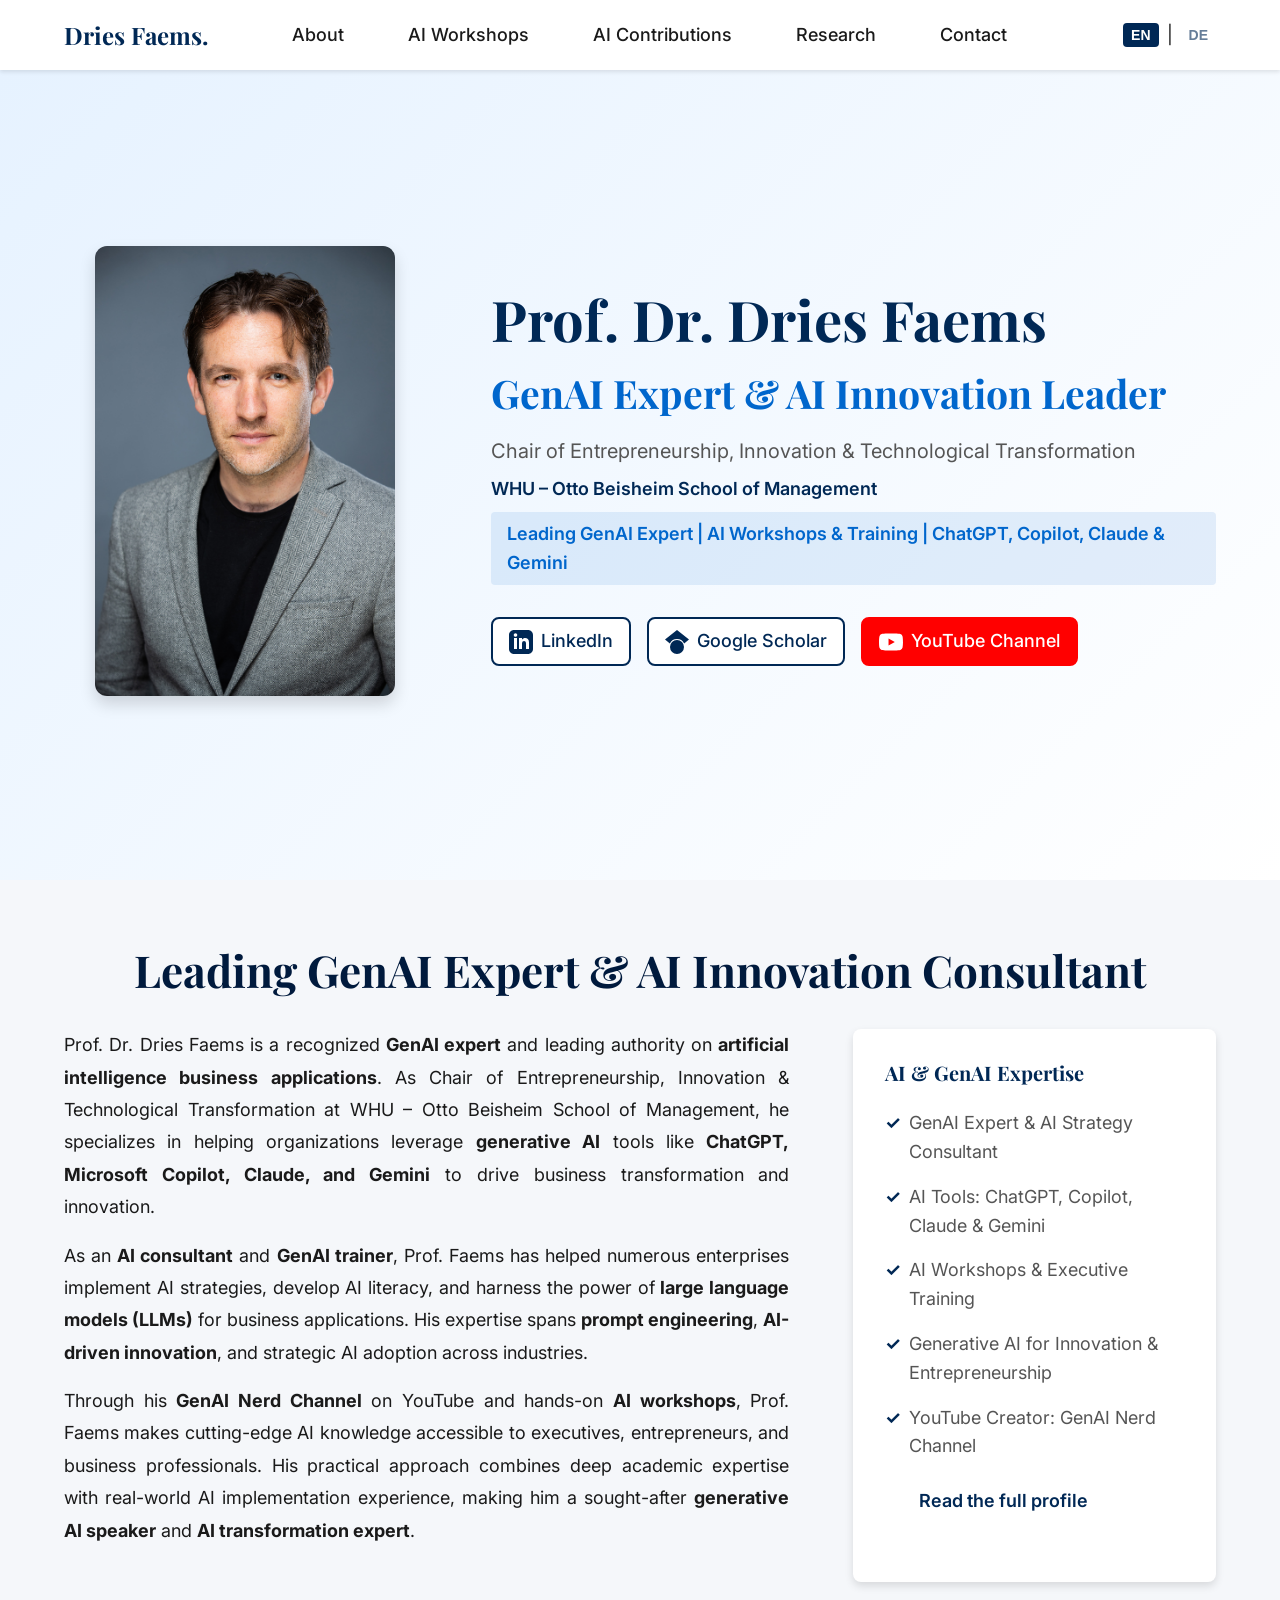
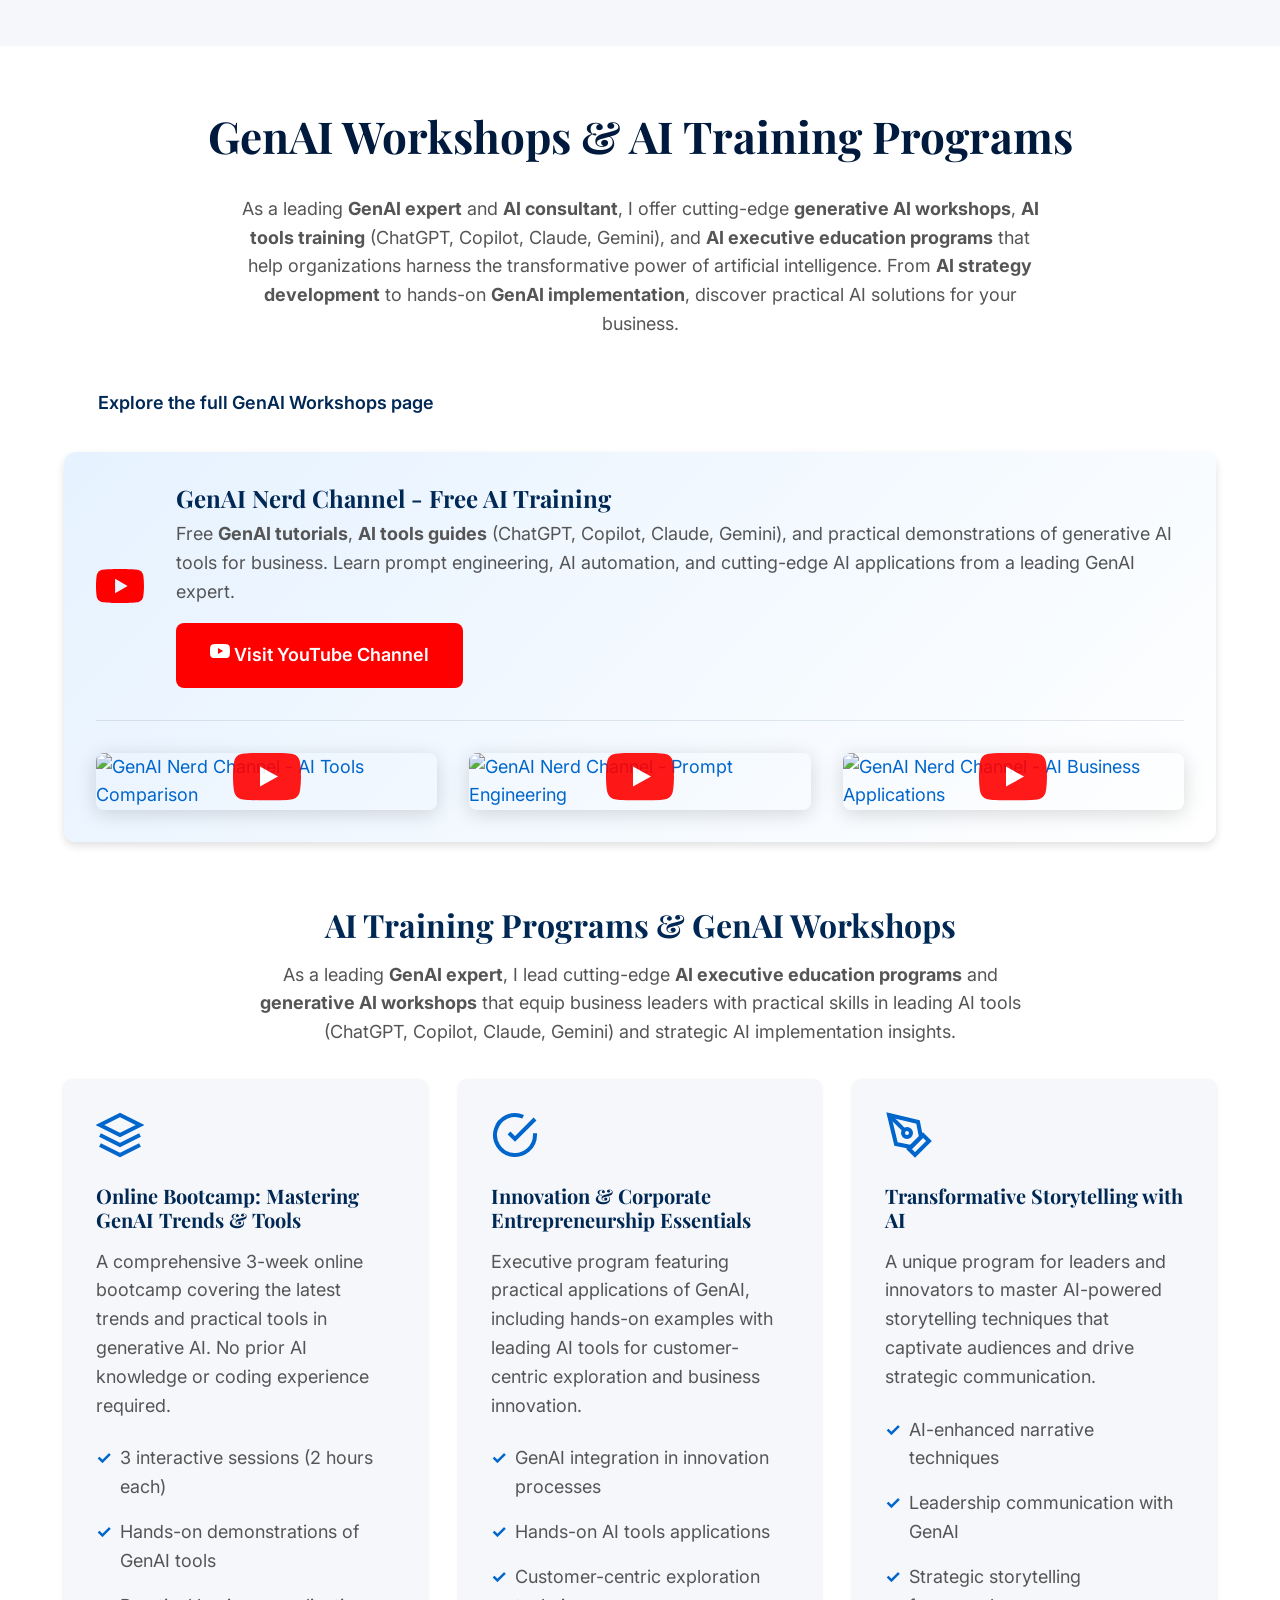
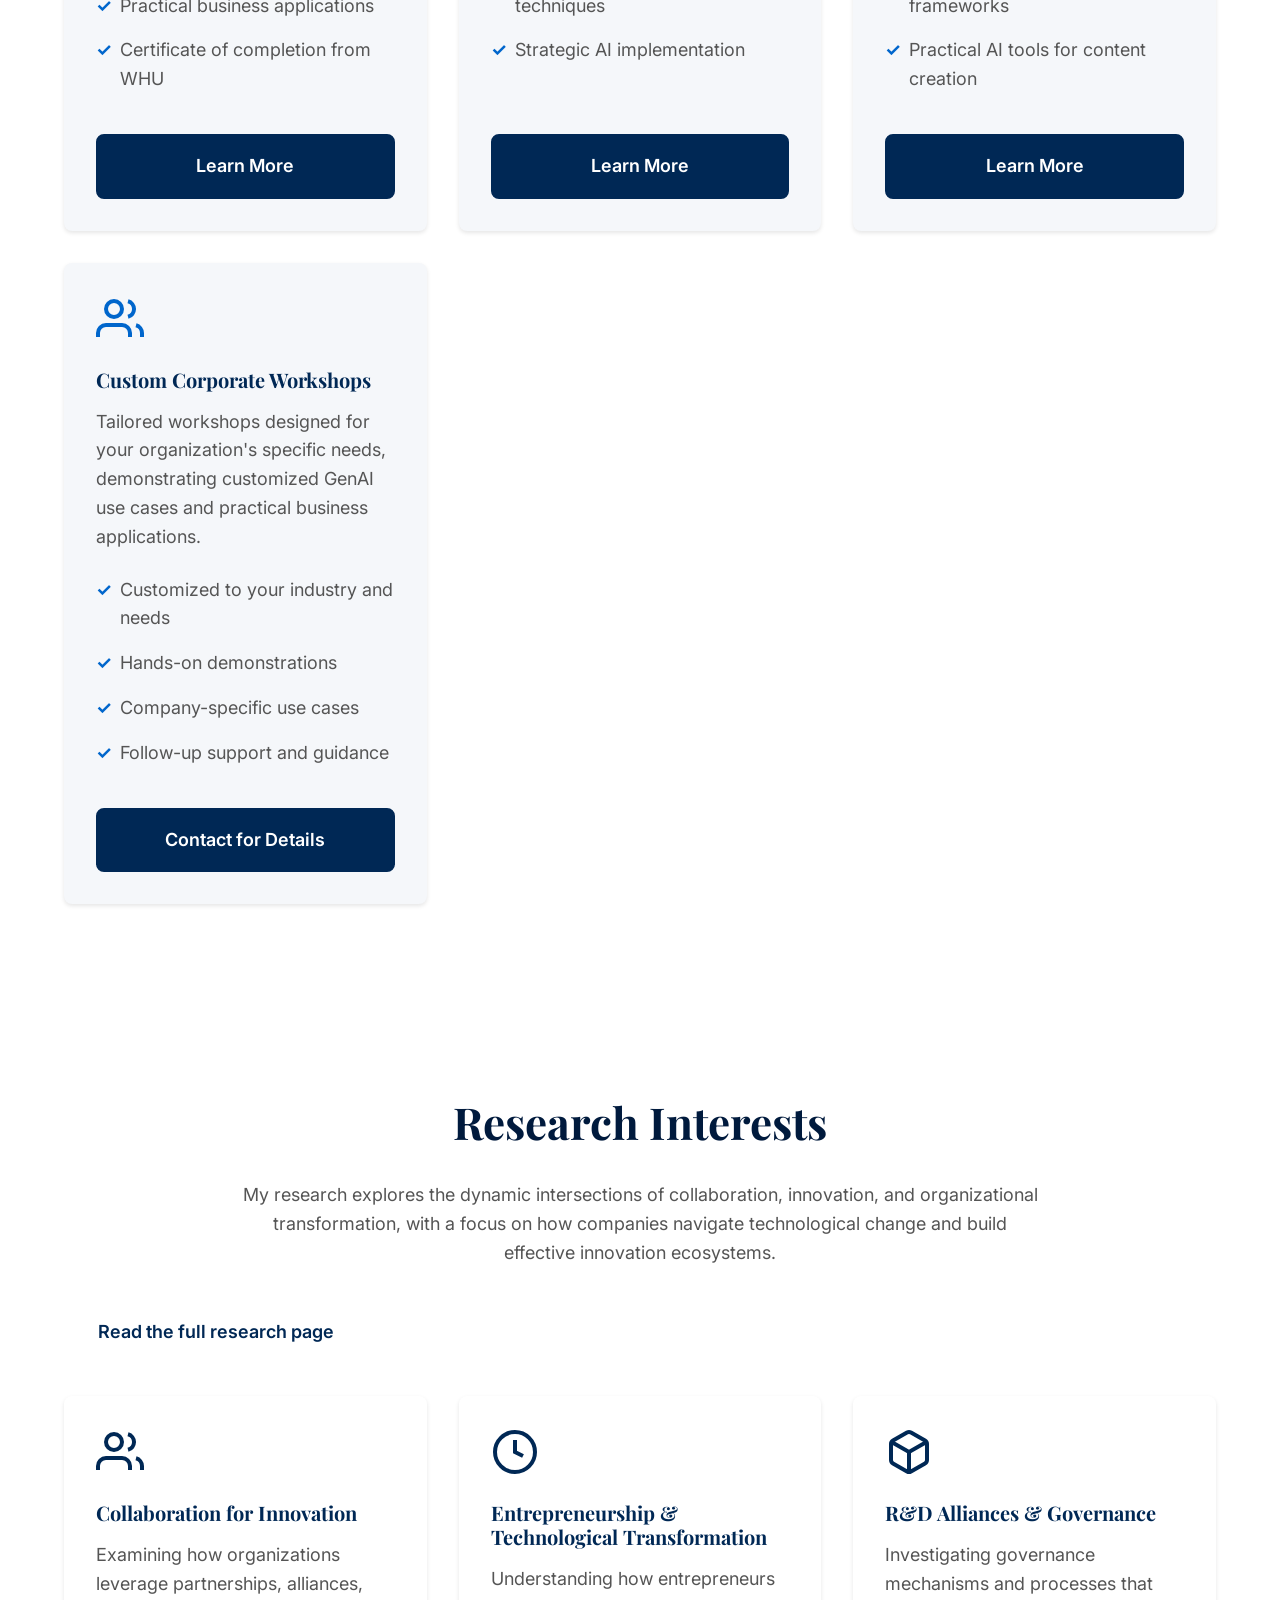
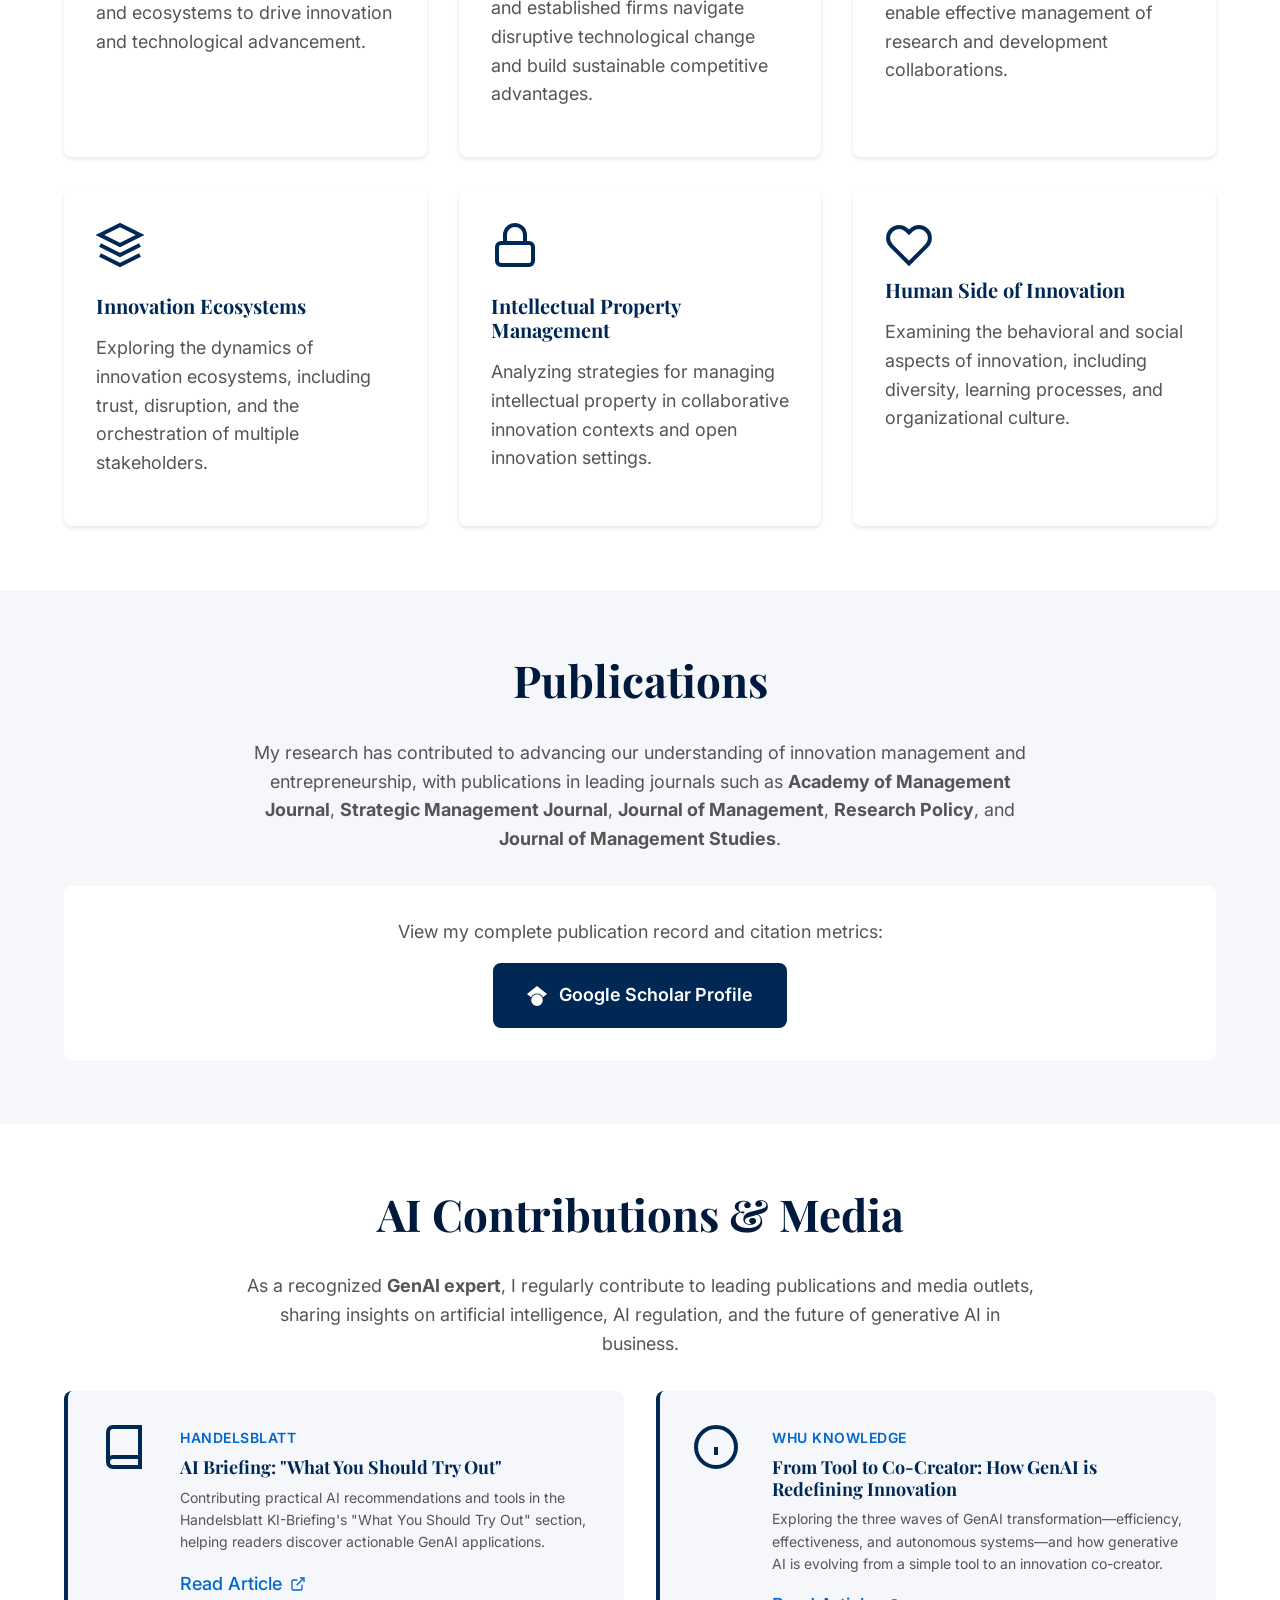
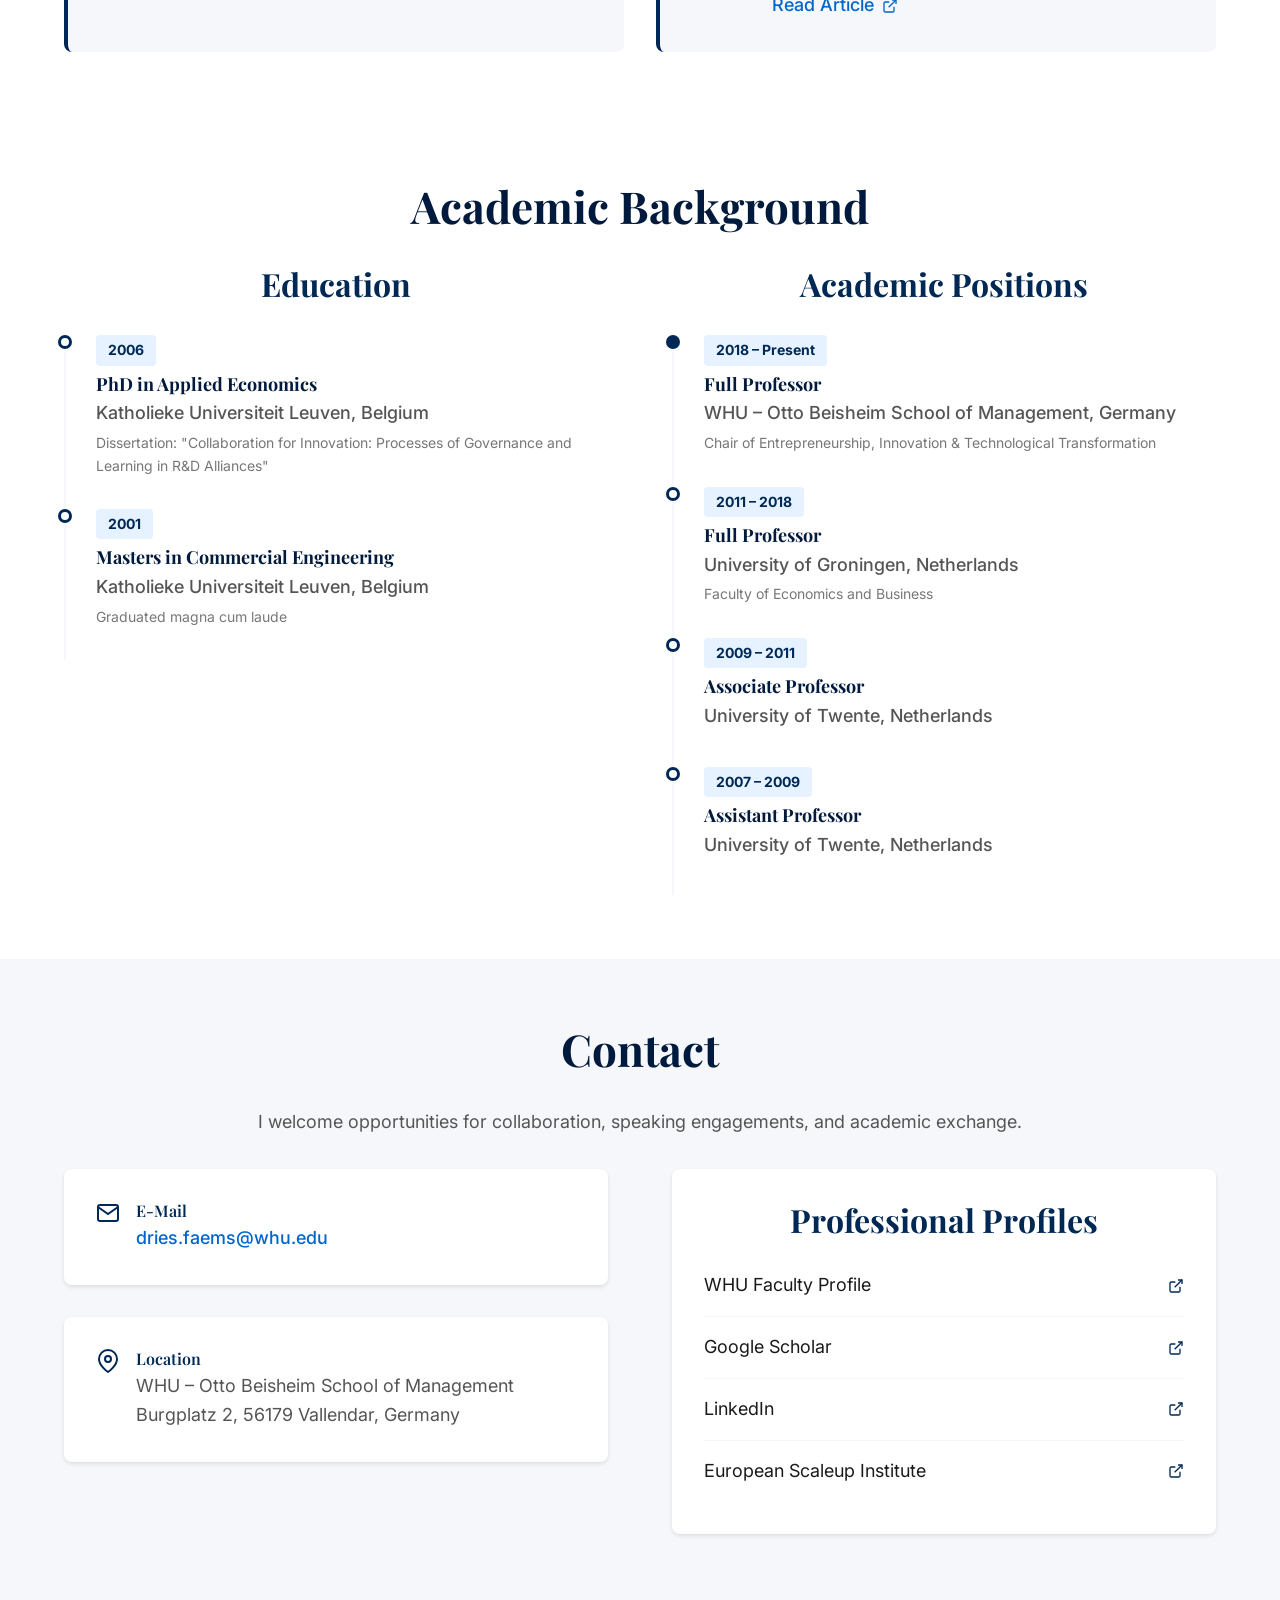
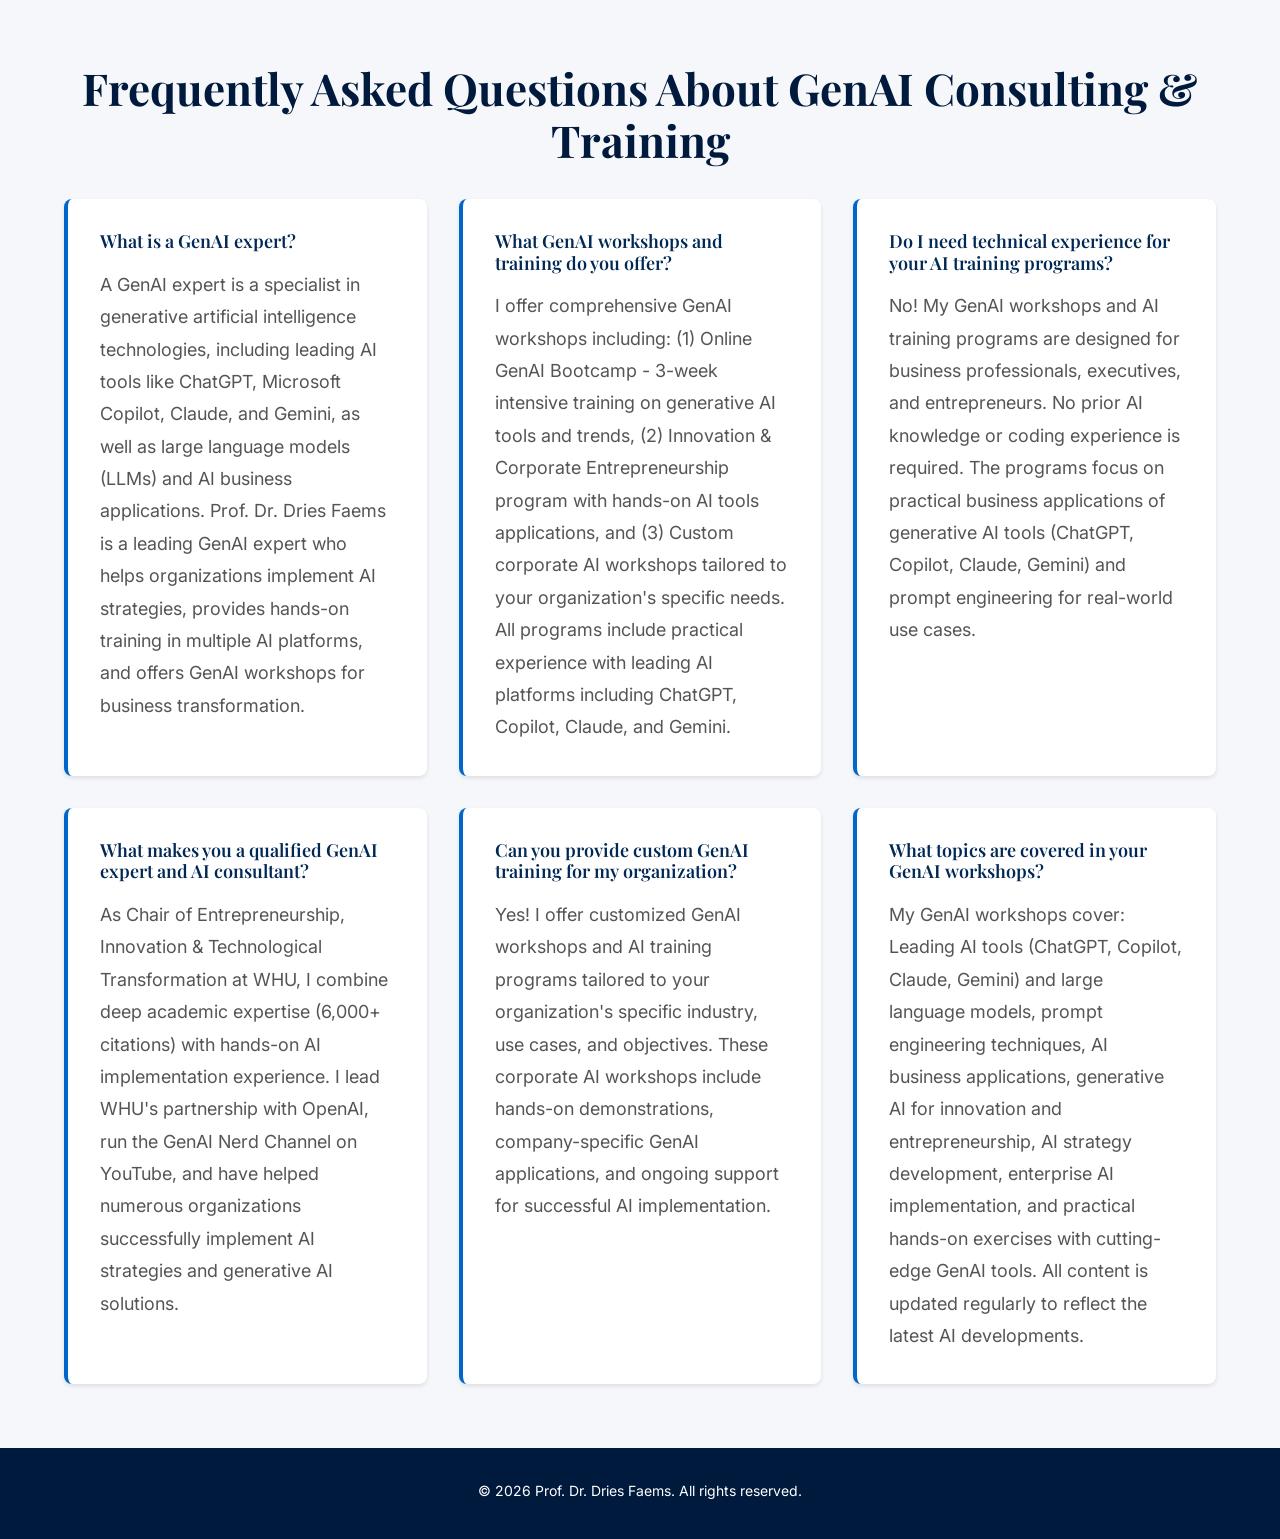
==== commit 0505958d: "Add dedicated GenAI Workshops, About, and Research pages for AI/SEO discoverability" ====
--- a/index.html
+++ b/index.html
@@ -170,11 +170,11 @@
 
                 <!-- Navigation menu -->
                 <ul class="nav-menu">
-                    <li><a href="#about" class="nav-link">
+                    <li><a href="about/" class="nav-link">
                         <span lang="en" class="lang-en">About</span>
                         <span lang="de" class="lang-de">Über mich</span>
                     </a></li>
-                    <li><a href="#genai" class="nav-link">
+                    <li><a href="genai-workshops/" class="nav-link">
                         <span lang="en" class="lang-en">AI Workshops</span>
                         <span lang="de" class="lang-de">KI-Workshops</span>
                     </a></li>
@@ -182,7 +182,7 @@
                         <span lang="en" class="lang-en">AI Contributions</span>
                         <span lang="de" class="lang-de">KI-Beiträge</span>
                     </a></li>
-                    <li><a href="#research" class="nav-link">
+                    <li><a href="research/" class="nav-link">
                         <span lang="en" class="lang-en">Research</span>
                         <span lang="de" class="lang-de">Forschung</span>
                     </a></li>
@@ -310,6 +310,10 @@
                                 <span lang="de" class="lang-de">YouTube-Creator: GenAI Nerd Channel</span>
                             </li>
                         </ul>
+                        <p><a href="about/" class="btn btn-secondary">
+                            <span lang="en" class="lang-en">Read the full profile</span>
+                            <span lang="de" class="lang-de">Vollständiges Profil lesen</span>
+                        </a></p>
                     </div>
                 </div>
             </div>
@@ -326,6 +330,10 @@
                     <span lang="en" class="lang-en">As a leading <strong>GenAI expert</strong> and <strong>AI consultant</strong>, I offer cutting-edge <strong>generative AI workshops</strong>, <strong>AI tools training</strong> (ChatGPT, Copilot, Claude, Gemini), and <strong>AI executive education programs</strong> that help organizations harness the transformative power of artificial intelligence. From <strong>AI strategy development</strong> to hands-on <strong>GenAI implementation</strong>, discover practical AI solutions for your business.</span>
                     <span lang="de" class="lang-de">Als führender <strong>GenAI-Experte</strong> und <strong>KI-Berater</strong> biete ich modernste <strong>Generative KI-Workshops</strong>, <strong>KI-Tools-Training</strong> (ChatGPT, Copilot, Claude, Gemini) und <strong>KI-Executive-Education-Programme</strong>, die Organisationen helfen, die transformative Kraft der Künstlichen Intelligenz zu nutzen. Von <strong>KI-Strategieentwicklung</strong> bis hin zur praktischen <strong>GenAI-Implementierung</strong> – entdecken Sie praxisnahe KI-Lösungen für Ihr Unternehmen.</span>
                 </p>
+                <p><a href="genai-workshops/" class="btn btn-secondary">
+                    <span lang="en" class="lang-en">Explore the full GenAI Workshops page</span>
+                    <span lang="de" class="lang-de">Zur vollständigen GenAI-Workshops-Seite</span>
+                </a></p>
 
                 <div class="genai-highlight">
                     <div class="genai-youtube">
@@ -585,6 +593,10 @@
                     <span lang="en" class="lang-en">My research explores the dynamic intersections of collaboration, innovation, and organizational transformation, with a focus on how companies navigate technological change and build effective innovation ecosystems.</span>
                     <span lang="de" class="lang-de">Meine Forschung untersucht die dynamischen Schnittstellen von Zusammenarbeit, Innovation und organisatorischer Transformation, mit Fokus darauf, wie Unternehmen technologischen Wandel meistern und effektive Innovationsökosysteme aufbauen.</span>
                 </p>
+                <p><a href="research/" class="btn btn-secondary">
+                    <span lang="en" class="lang-en">Read the full research page</span>
+                    <span lang="de" class="lang-de">Zur vollständigen Forschungsseite</span>
+                </a></p>
 
                 <div class="research-grid">
                     <div class="research-card">
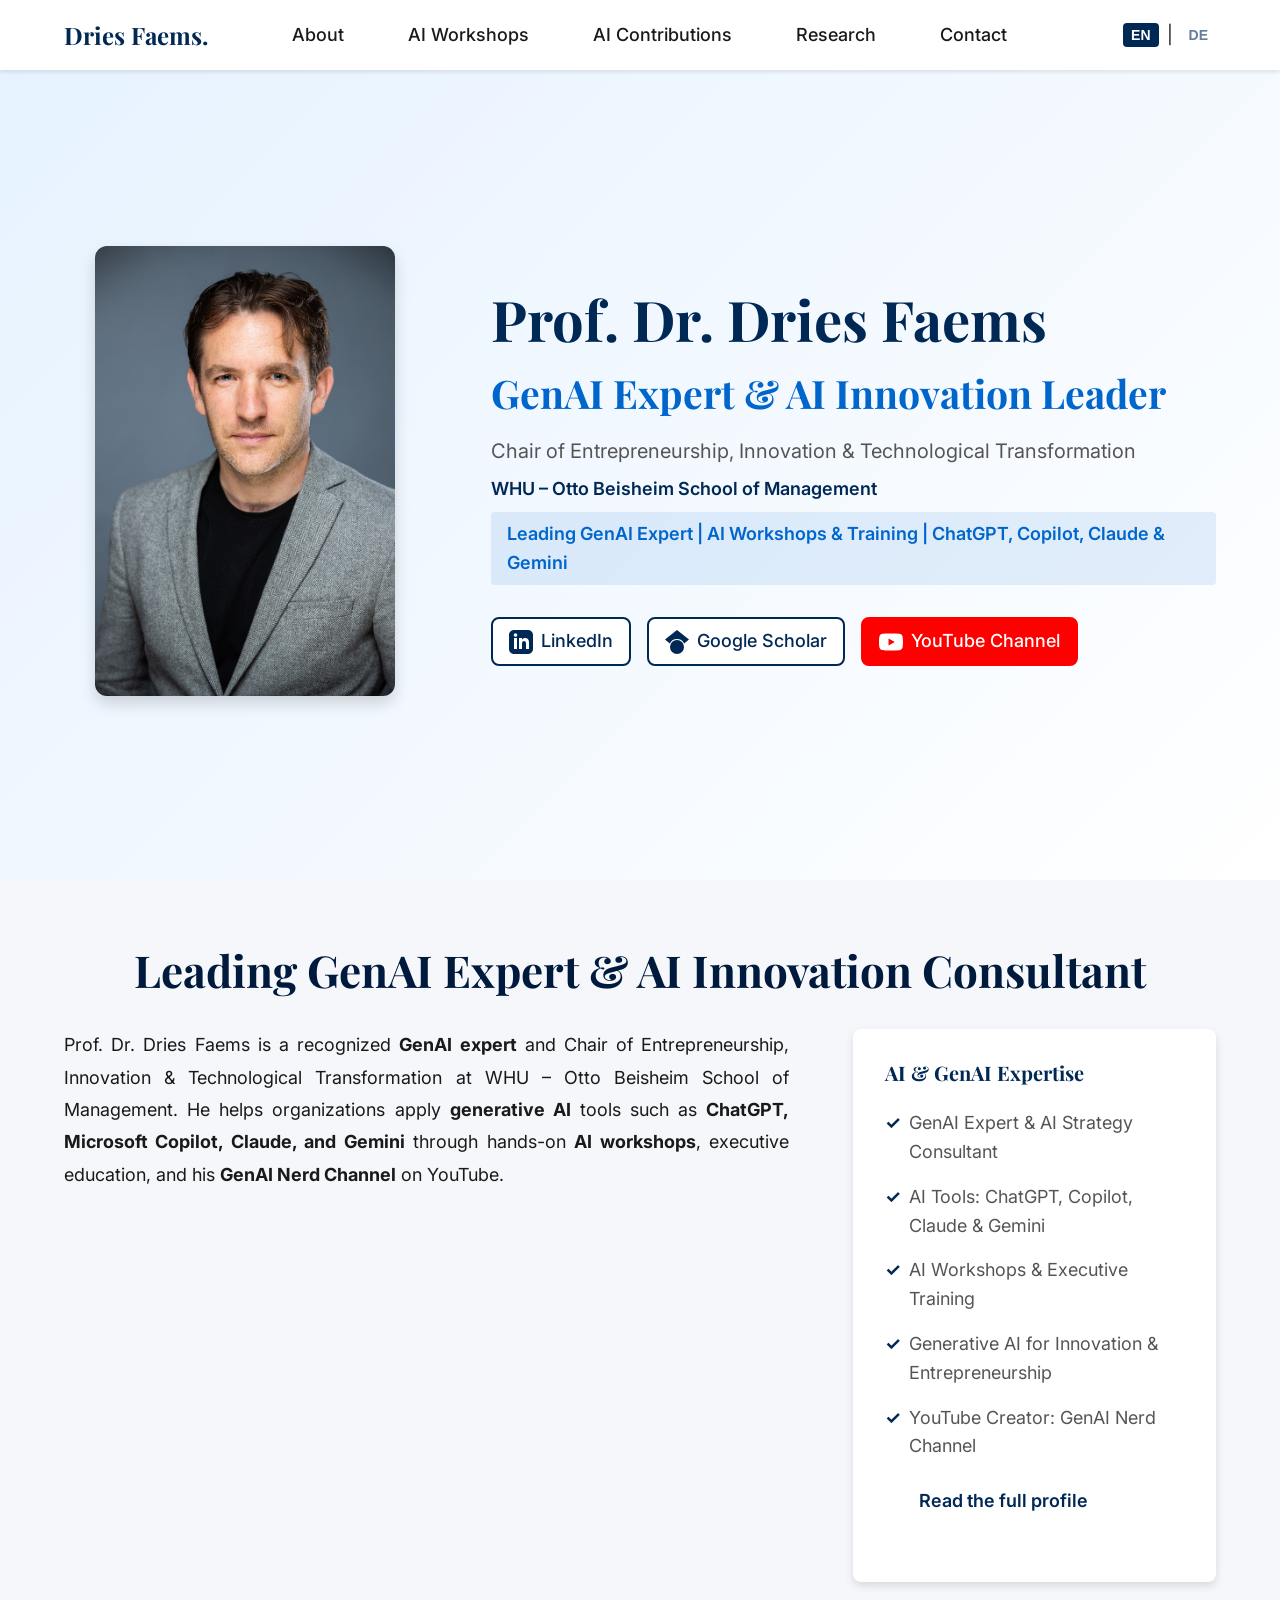
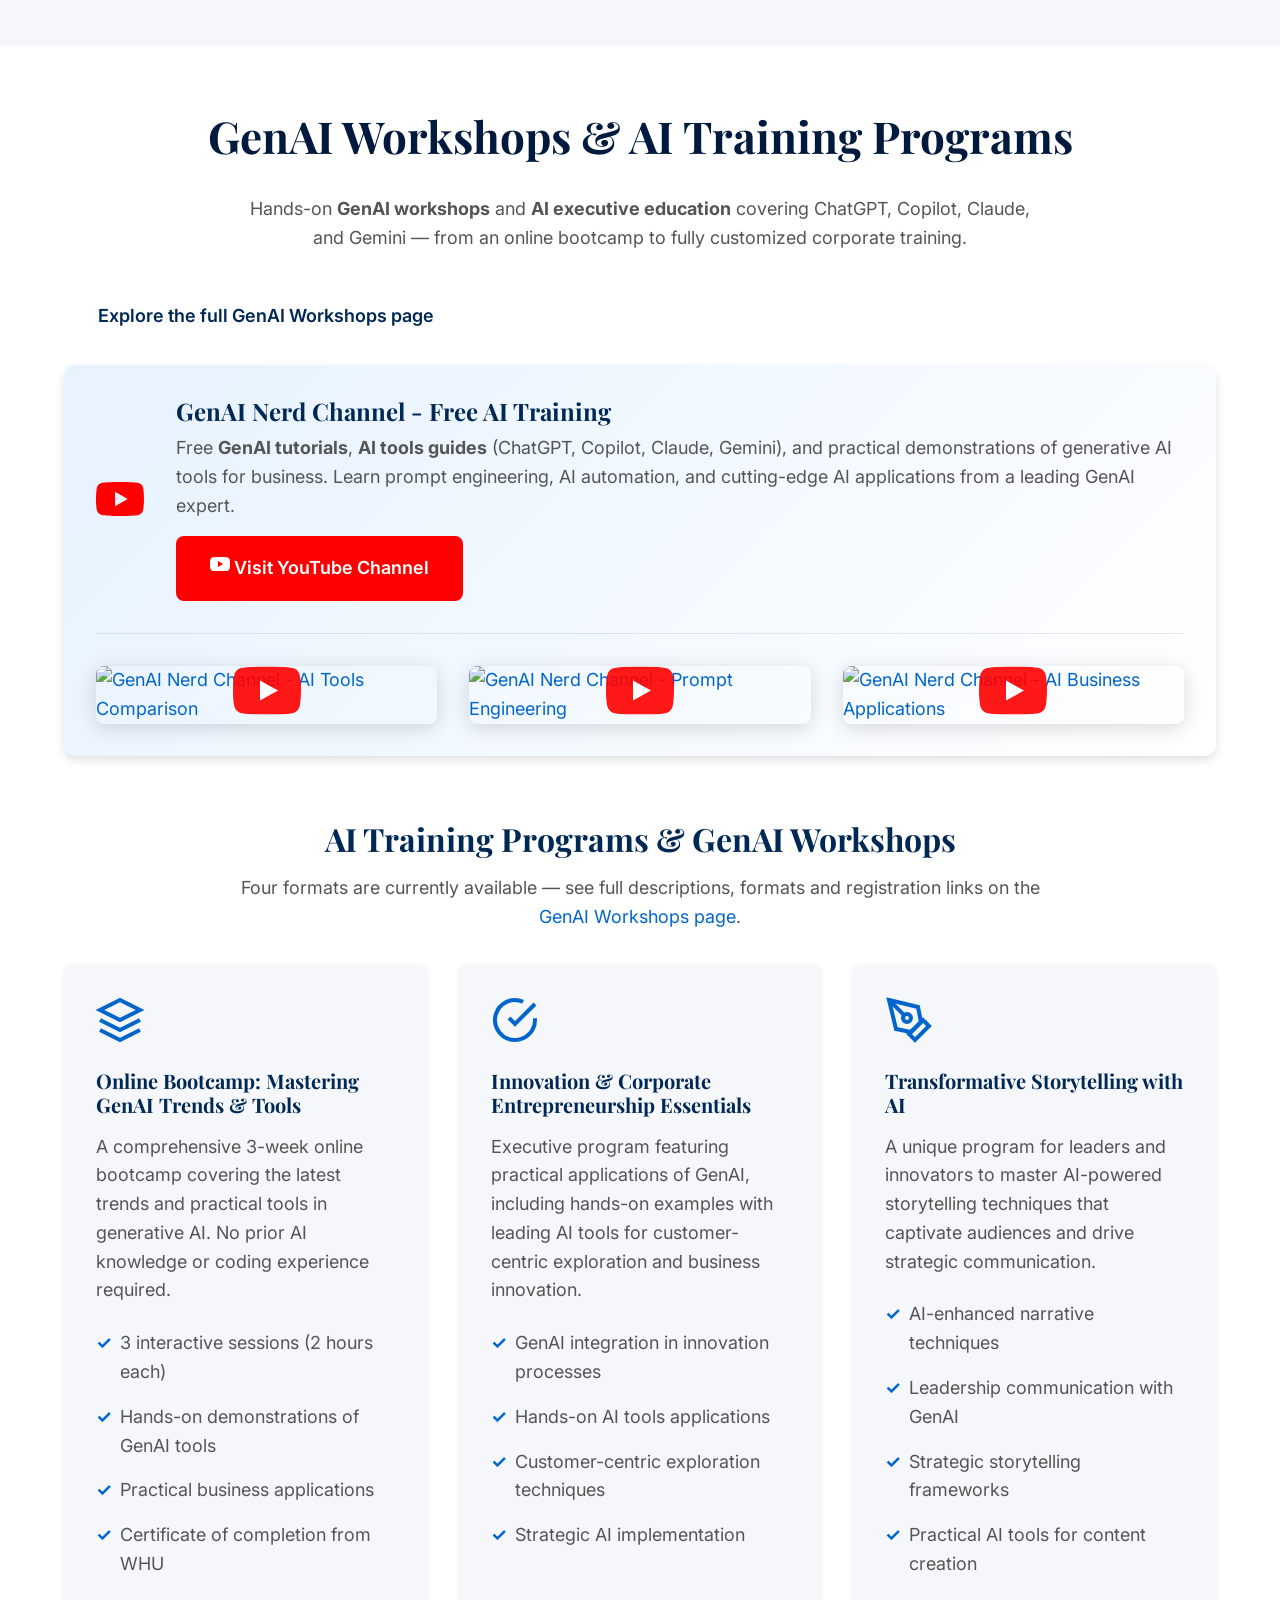
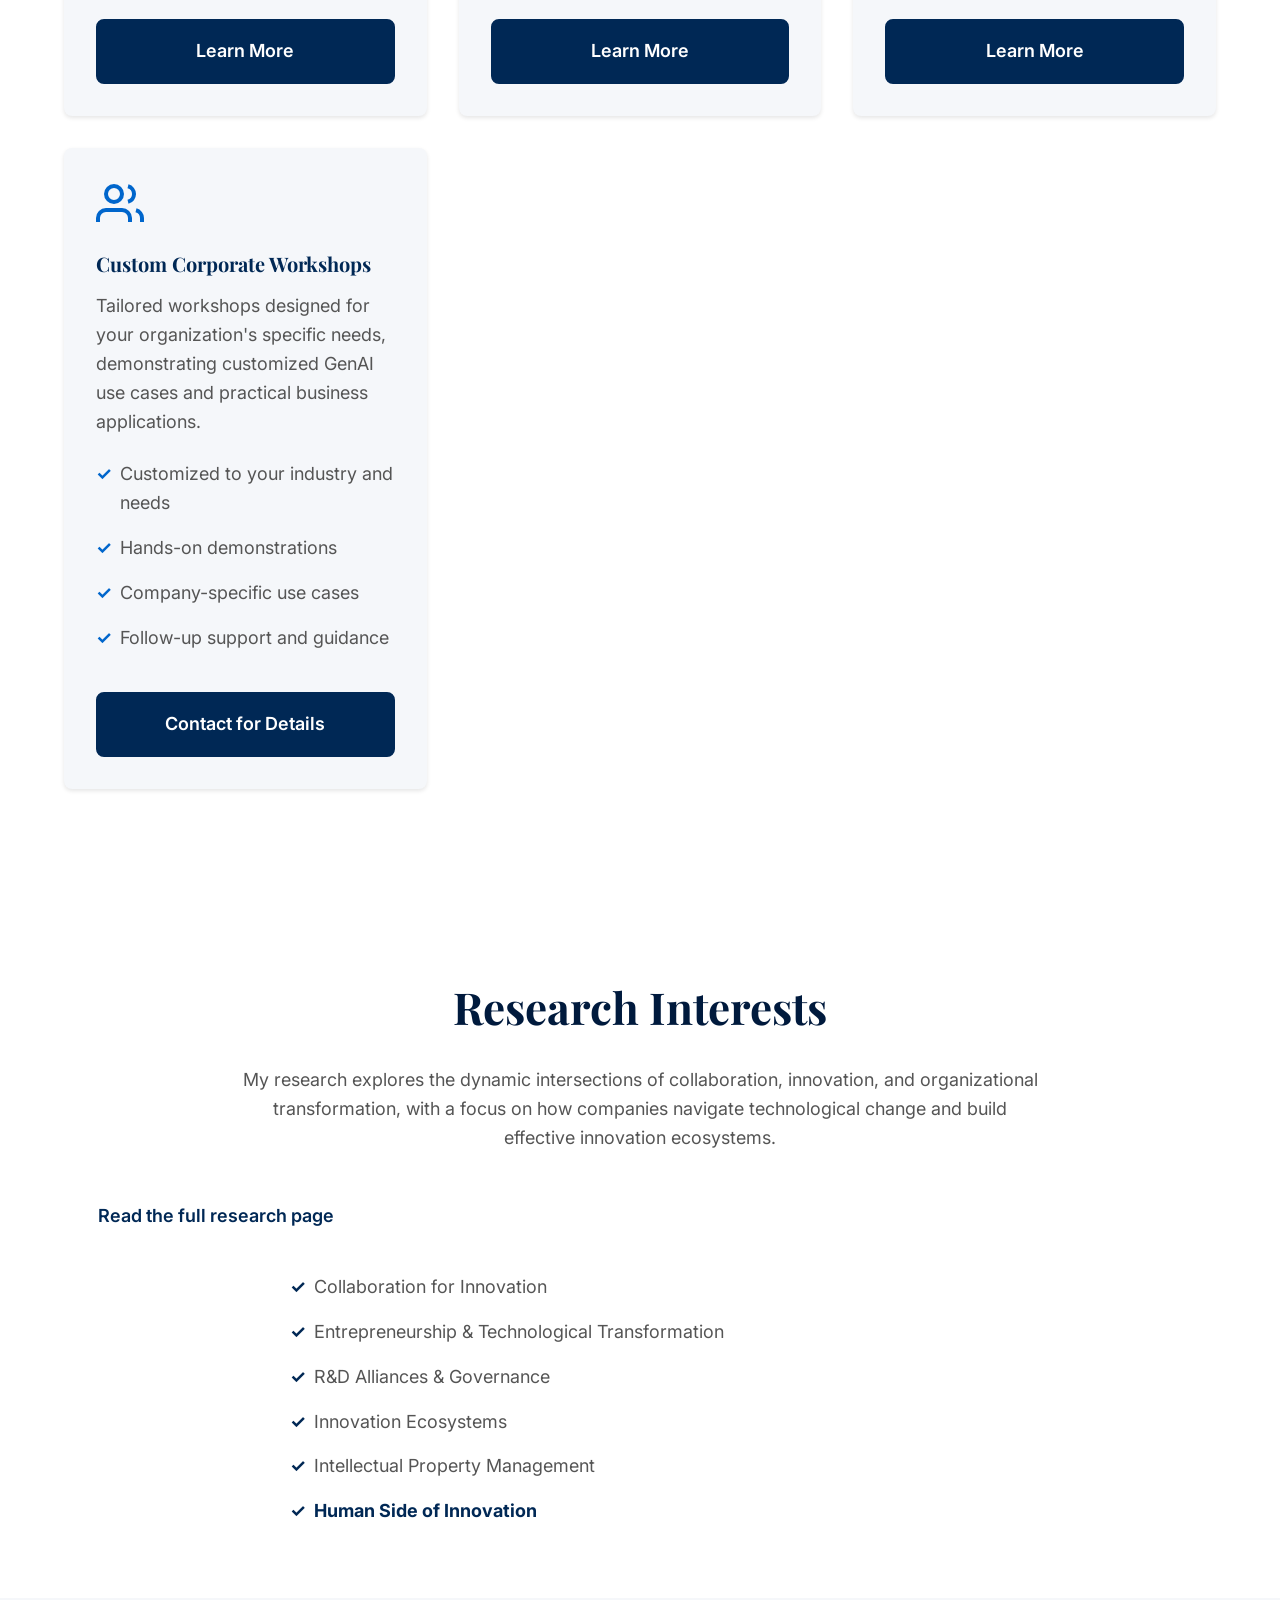
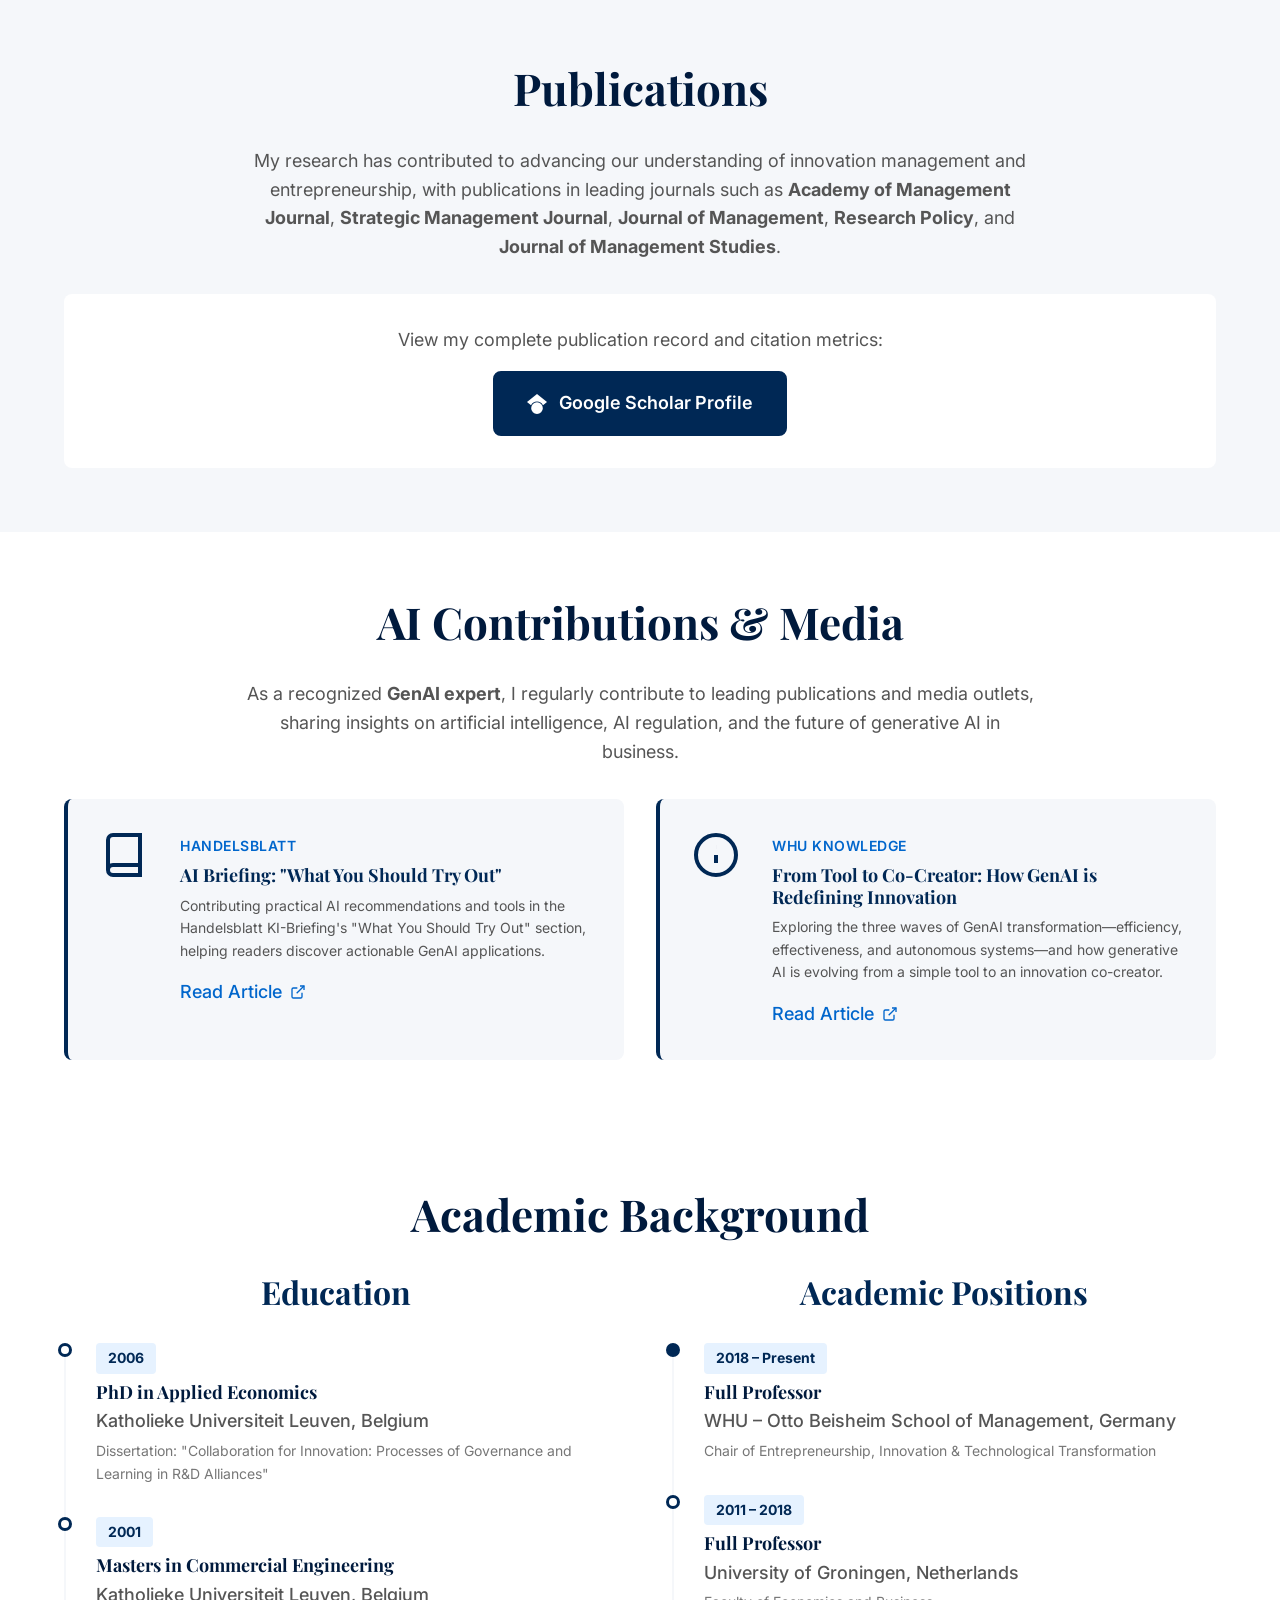
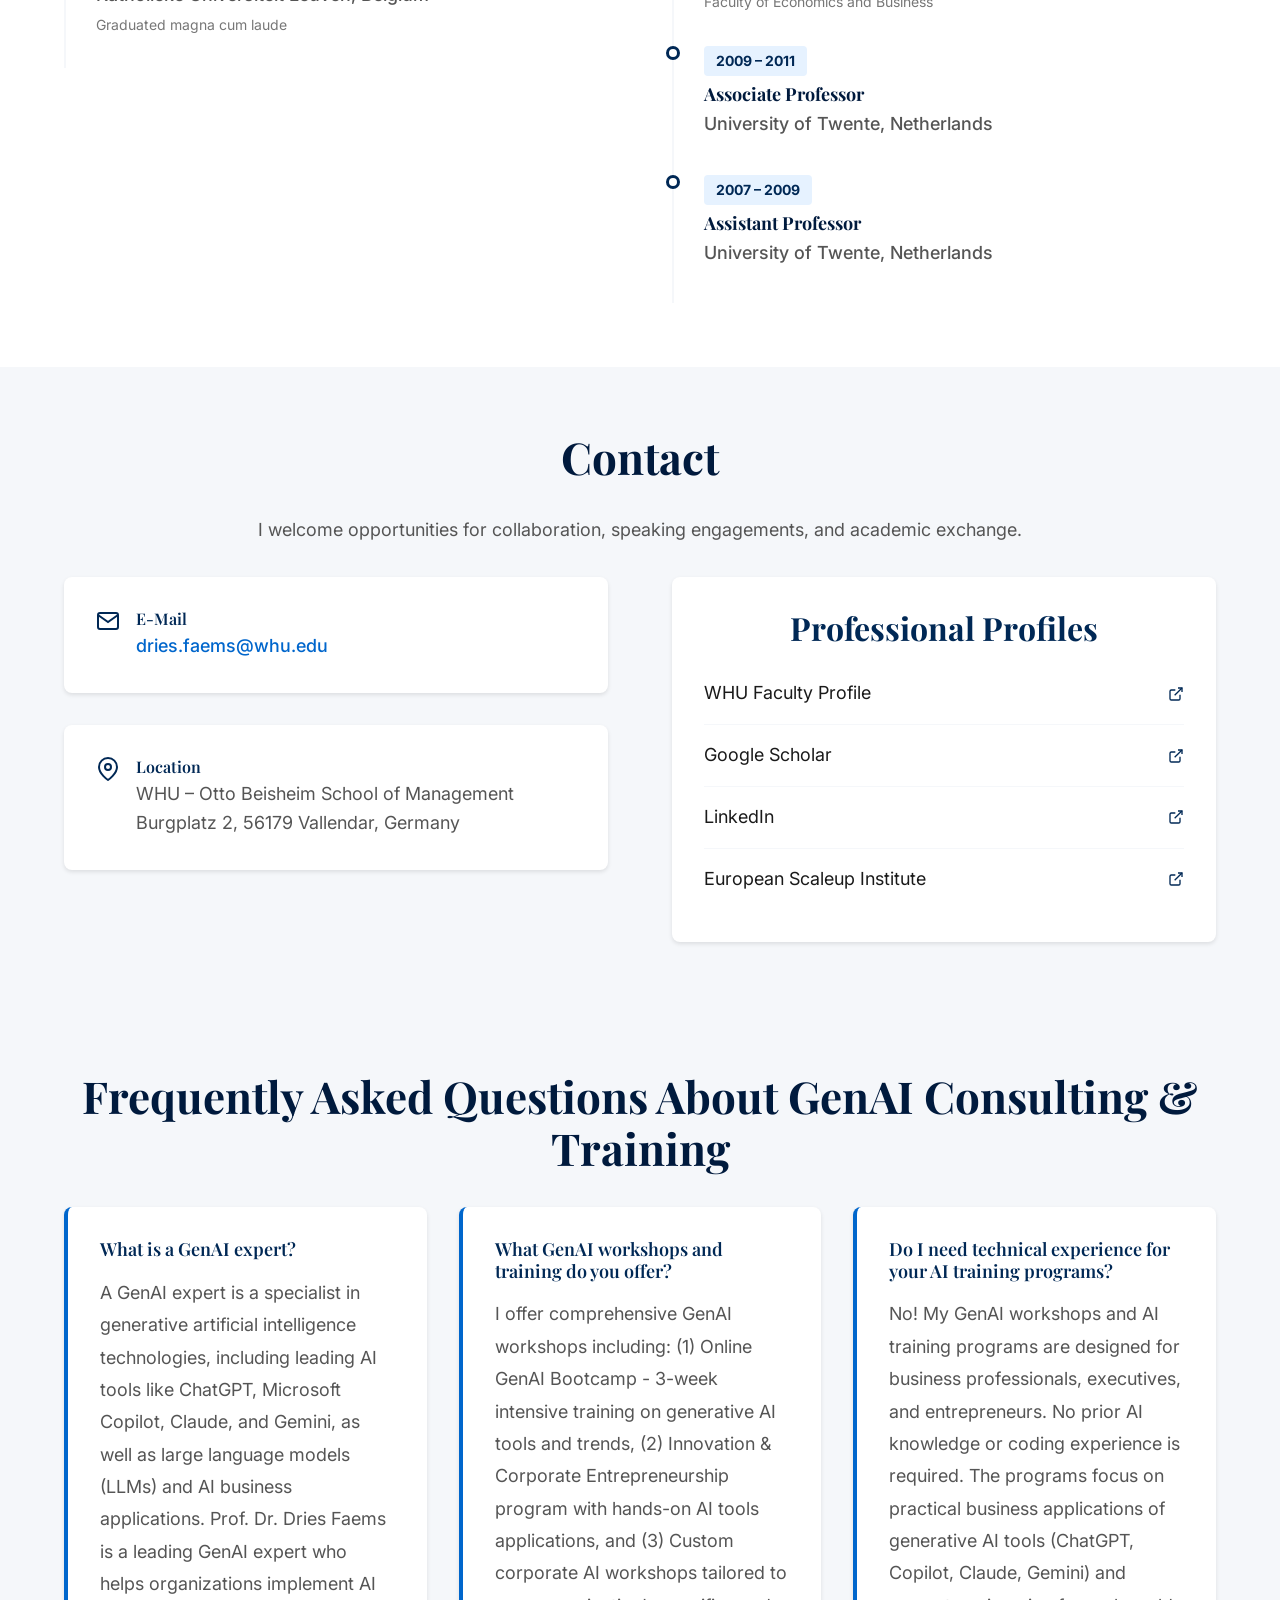
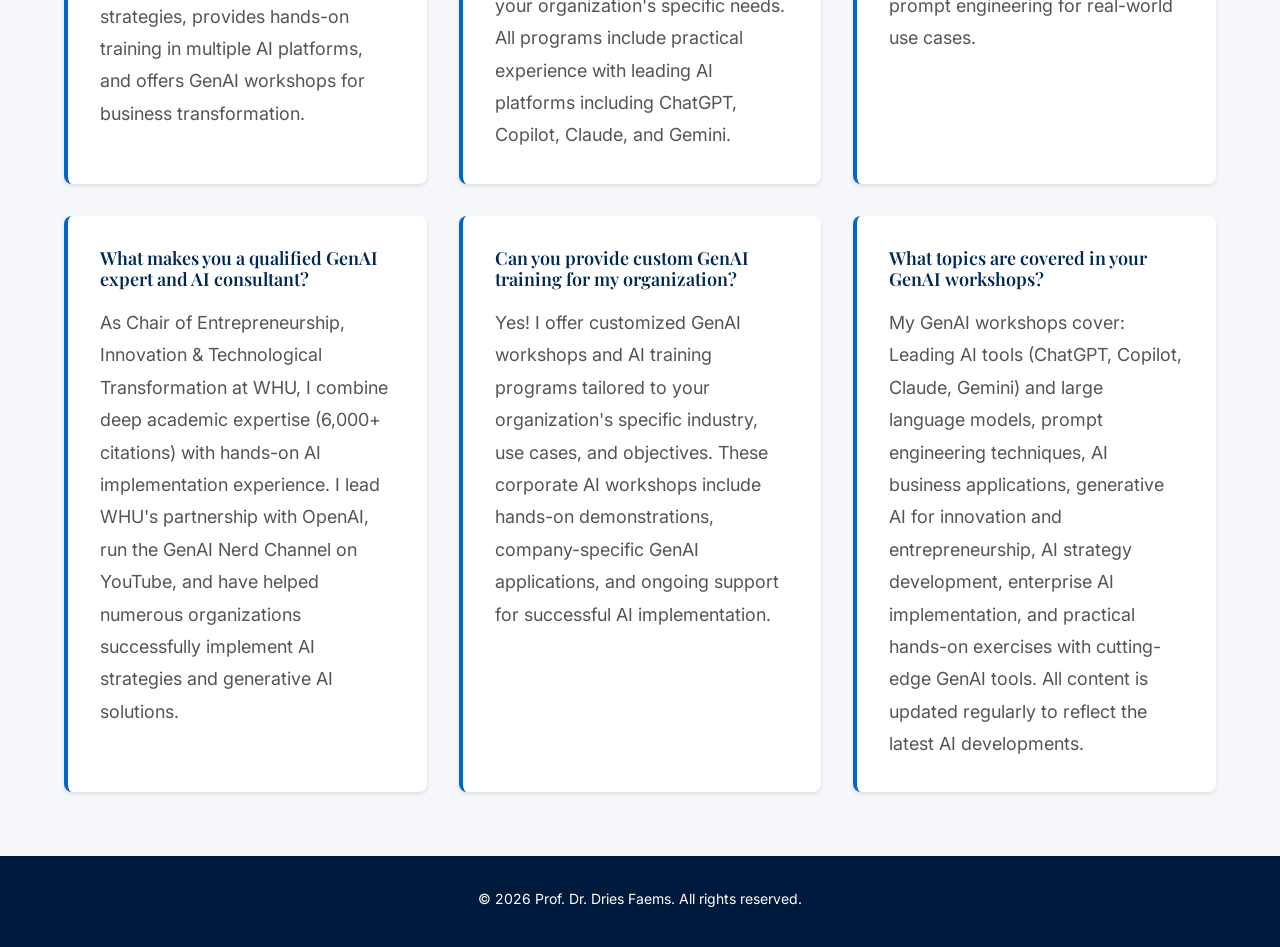
==== commit 3137887b: "Restructure homepage as concise summary linking to deeper subpages; sync GenAI workshops page with r" ====
--- a/index.html
+++ b/index.html
@@ -268,18 +268,8 @@
                 <div class="about-content">
                     <div class="about-text">
                         <p>
-                            <span lang="en" class="lang-en">Prof. Dr. Dries Faems is a recognized <strong>GenAI expert</strong> and leading authority on <strong>artificial intelligence business applications</strong>. As Chair of Entrepreneurship, Innovation & Technological Transformation at WHU – Otto Beisheim School of Management, he specializes in helping organizations leverage <strong>generative AI</strong> tools like <strong>ChatGPT, Microsoft Copilot, Claude, and Gemini</strong> to drive business transformation and innovation.</span>
-                            <span lang="de" class="lang-de">Prof. Dr. Dries Faems ist ein anerkannter <strong>GenAI-Experte</strong> und führende Autorität für <strong>Künstliche Intelligenz im Geschäftsbereich</strong>. Als Inhaber des Lehrstuhls für Entrepreneurship, Innovation & Technologische Transformation an der WHU – Otto Beisheim School of Management ist er darauf spezialisiert, Organisationen dabei zu helfen, <strong>Generative KI</strong>-Tools wie <strong>ChatGPT, Microsoft Copilot, Claude und Gemini</strong> zu nutzen, um Geschäftstransformation und Innovation voranzutreiben.</span>
-                        </p>
-
-                        <p>
-                            <span lang="en" class="lang-en">As an <strong>AI consultant</strong> and <strong>GenAI trainer</strong>, Prof. Faems has helped numerous enterprises implement AI strategies, develop AI literacy, and harness the power of <strong>large language models (LLMs)</strong> for business applications. His expertise spans <strong>prompt engineering</strong>, <strong>AI-driven innovation</strong>, and strategic AI adoption across industries.</span>
-                            <span lang="de" class="lang-de">Als <strong>KI-Berater</strong> und <strong>GenAI-Trainer</strong> hat Prof. Faems zahlreichen Unternehmen geholfen, KI-Strategien umzusetzen, KI-Kompetenz zu entwickeln und die Leistungsfähigkeit von <strong>Large Language Models (LLMs)</strong> für Geschäftsanwendungen zu nutzen. Seine Expertise umfasst <strong>Prompt-Engineering</strong>, <strong>KI-gesteuerte Innovation</strong> und strategische KI-Adoption branchenübergreifend.</span>
-                        </p>
-
-                        <p>
-                            <span lang="en" class="lang-en">Through his <strong>GenAI Nerd Channel</strong> on YouTube and hands-on <strong>AI workshops</strong>, Prof. Faems makes cutting-edge AI knowledge accessible to executives, entrepreneurs, and business professionals. His practical approach combines deep academic expertise with real-world AI implementation experience, making him a sought-after <strong>generative AI speaker</strong> and <strong>AI transformation expert</strong>.</span>
-                            <span lang="de" class="lang-de">Durch seinen <strong>GenAI Nerd Channel</strong> auf YouTube und praxisorientierte <strong>KI-Workshops</strong> macht Prof. Faems modernste KI-Kenntnisse für Führungskräfte, Unternehmer und Geschäftsleute zugänglich. Sein praktischer Ansatz verbindet tiefgreifende akademische Expertise mit realer KI-Implementierungserfahrung und macht ihn zu einem gefragten <strong>Generative KI-Redner</strong> und <strong>KI-Transformationsexperten</strong>.</span>
+                            <span lang="en" class="lang-en">Prof. Dr. Dries Faems is a recognized <strong>GenAI expert</strong> and Chair of Entrepreneurship, Innovation & Technological Transformation at WHU – Otto Beisheim School of Management. He helps organizations apply <strong>generative AI</strong> tools such as <strong>ChatGPT, Microsoft Copilot, Claude, and Gemini</strong> through hands-on <strong>AI workshops</strong>, executive education, and his <strong>GenAI Nerd Channel</strong> on YouTube.</span>
+                            <span lang="de" class="lang-de">Prof. Dr. Dries Faems ist ein anerkannter <strong>GenAI-Experte</strong> und Inhaber des Lehrstuhls für Entrepreneurship, Innovation & Technologische Transformation an der WHU – Otto Beisheim School of Management. Er hilft Organisationen, <strong>Generative KI</strong>-Tools wie <strong>ChatGPT, Microsoft Copilot, Claude und Gemini</strong> anzuwenden – durch praxisnahe <strong>KI-Workshops</strong>, Executive Education und seinen <strong>GenAI Nerd Channel</strong> auf YouTube.</span>
                         </p>
                     </div>
 
@@ -327,8 +317,8 @@
                     <span lang="de" class="lang-de">GenAI-Workshops & KI-Trainingsprogramme</span>
                 </h2>
                 <p class="section-intro">
-                    <span lang="en" class="lang-en">As a leading <strong>GenAI expert</strong> and <strong>AI consultant</strong>, I offer cutting-edge <strong>generative AI workshops</strong>, <strong>AI tools training</strong> (ChatGPT, Copilot, Claude, Gemini), and <strong>AI executive education programs</strong> that help organizations harness the transformative power of artificial intelligence. From <strong>AI strategy development</strong> to hands-on <strong>GenAI implementation</strong>, discover practical AI solutions for your business.</span>
-                    <span lang="de" class="lang-de">Als führender <strong>GenAI-Experte</strong> und <strong>KI-Berater</strong> biete ich modernste <strong>Generative KI-Workshops</strong>, <strong>KI-Tools-Training</strong> (ChatGPT, Copilot, Claude, Gemini) und <strong>KI-Executive-Education-Programme</strong>, die Organisationen helfen, die transformative Kraft der Künstlichen Intelligenz zu nutzen. Von <strong>KI-Strategieentwicklung</strong> bis hin zur praktischen <strong>GenAI-Implementierung</strong> – entdecken Sie praxisnahe KI-Lösungen für Ihr Unternehmen.</span>
+                    <span lang="en" class="lang-en">Hands-on <strong>GenAI workshops</strong> and <strong>AI executive education</strong> covering ChatGPT, Copilot, Claude, and Gemini &mdash; from an online bootcamp to fully customized corporate training.</span>
+                    <span lang="de" class="lang-de">Praxisnahe <strong>GenAI-Workshops</strong> und <strong>KI-Executive-Education</strong> zu ChatGPT, Copilot, Claude und Gemini &ndash; vom Online-Bootcamp bis zum maßgeschneiderten Firmentraining.</span>
                 </p>
                 <p><a href="genai-workshops/" class="btn btn-secondary">
                     <span lang="en" class="lang-en">Explore the full GenAI Workshops page</span>
@@ -412,8 +402,8 @@
                         <span lang="de" class="lang-de">KI-Trainingsprogramme & GenAI-Workshops</span>
                     </h3>
                     <p class="genai-programs-intro">
-                        <span lang="en" class="lang-en">As a leading <strong>GenAI expert</strong>, I lead cutting-edge <strong>AI executive education programs</strong> and <strong>generative AI workshops</strong> that equip business leaders with practical skills in leading AI tools (ChatGPT, Copilot, Claude, Gemini) and strategic AI implementation insights.</span>
-                        <span lang="de" class="lang-de">Als führender <strong>GenAI-Experte</strong> leite ich modernste <strong>KI-Executive-Education-Programme</strong> und <strong>Generative KI-Workshops</strong>, die Führungskräften praktische Fähigkeiten in führenden KI-Tools (ChatGPT, Copilot, Claude, Gemini) und strategische Einblicke in die KI-Implementierung vermitteln.</span>
+                        <span lang="en" class="lang-en">Four formats are currently available &mdash; see full descriptions, formats and registration links on the <a href="genai-workshops/">GenAI Workshops page</a>.</span>
+                        <span lang="de" class="lang-de">Vier Formate sind derzeit verfügbar &ndash; vollständige Beschreibungen, Formate und Anmeldelinks finden Sie auf der <a href="genai-workshops/">GenAI-Workshops-Seite</a>.</span>
                     </p>
 
                     <div class="programs-grid">
@@ -598,112 +588,14 @@
                     <span lang="de" class="lang-de">Zur vollständigen Forschungsseite</span>
                 </a></p>
 
-                <div class="research-grid">
-                    <div class="research-card">
-                        <div class="card-icon">
-                            <svg width="48" height="48" viewBox="0 0 24 24" fill="none" stroke="currentColor" stroke-width="2" aria-hidden="true">
-                                <path d="M17 21v-2a4 4 0 0 0-4-4H5a4 4 0 0 0-4 4v2"></path>
-                                <circle cx="9" cy="7" r="4"></circle>
-                                <path d="M23 21v-2a4 4 0 0 0-3-3.87"></path>
-                                <path d="M16 3.13a4 4 0 0 1 0 7.75"></path>
-                            </svg>
-                        </div>
-                        <h3 class="card-title">
-                            <span lang="en" class="lang-en">Collaboration for Innovation</span>
-                            <span lang="de" class="lang-de">Zusammenarbeit für Innovation</span>
-                        </h3>
-                        <p class="card-description">
-                            <span lang="en" class="lang-en">Examining how organizations leverage partnerships, alliances, and ecosystems to drive innovation and technological advancement.</span>
-                            <span lang="de" class="lang-de">Untersuchung, wie Organisationen Partnerschaften, Allianzen und Ökosysteme nutzen, um Innovation und technologischen Fortschritt voranzutreiben.</span>
-                        </p>
-                    </div>
-
-                    <div class="research-card">
-                        <div class="card-icon">
-                            <svg width="48" height="48" viewBox="0 0 24 24" fill="none" stroke="currentColor" stroke-width="2" aria-hidden="true">
-                                <circle cx="12" cy="12" r="10"></circle>
-                                <polyline points="12 6 12 12 16 14"></polyline>
-                            </svg>
-                        </div>
-                        <h3 class="card-title">
-                            <span lang="en" class="lang-en">Entrepreneurship & Technological Transformation</span>
-                            <span lang="de" class="lang-de">Entrepreneurship & Technologische Transformation</span>
-                        </h3>
-                        <p class="card-description">
-                            <span lang="en" class="lang-en">Understanding how entrepreneurs and established firms navigate disruptive technological change and build sustainable competitive advantages.</span>
-                            <span lang="de" class="lang-de">Verstehen, wie Unternehmer und etablierte Firmen disruptiven technologischen Wandel meistern und nachhaltige Wettbewerbsvorteile aufbauen.</span>
-                        </p>
-                    </div>
-
-                    <div class="research-card">
-                        <div class="card-icon">
-                            <svg width="48" height="48" viewBox="0 0 24 24" fill="none" stroke="currentColor" stroke-width="2" aria-hidden="true">
-                                <path d="M21 16V8a2 2 0 0 0-1-1.73l-7-4a2 2 0 0 0-2 0l-7 4A2 2 0 0 0 3 8v8a2 2 0 0 0 1 1.73l7 4a2 2 0 0 0 2 0l7-4A2 2 0 0 0 21 16z"></path>
-                                <polyline points="3.27 6.96 12 12.01 20.73 6.96"></polyline>
-                                <line x1="12" y1="22.08" x2="12" y2="12"></line>
-                            </svg>
-                        </div>
-                        <h3 class="card-title">
-                            <span lang="en" class="lang-en">R&D Alliances & Governance</span>
-                            <span lang="de" class="lang-de">F&E-Allianzen & Governance</span>
-                        </h3>
-                        <p class="card-description">
-                            <span lang="en" class="lang-en">Investigating governance mechanisms and processes that enable effective management of research and development collaborations.</span>
-                            <span lang="de" class="lang-de">Untersuchung von Governance-Mechanismen und Prozessen, die ein effektives Management von Forschungs- und Entwicklungskooperationen ermöglichen.</span>
-                        </p>
-                    </div>
-
-                    <div class="research-card">
-                        <div class="card-icon">
-                            <svg width="48" height="48" viewBox="0 0 24 24" fill="none" stroke="currentColor" stroke-width="2" aria-hidden="true">
-                                <path d="M12 2L2 7l10 5 10-5-10-5z"></path>
-                                <path d="M2 17l10 5 10-5"></path>
-                                <path d="M2 12l10 5 10-5"></path>
-                            </svg>
-                        </div>
-                        <h3 class="card-title">
-                            <span lang="en" class="lang-en">Innovation Ecosystems</span>
-                            <span lang="de" class="lang-de">Innovationsökosysteme</span>
-                        </h3>
-                        <p class="card-description">
-                            <span lang="en" class="lang-en">Exploring the dynamics of innovation ecosystems, including trust, disruption, and the orchestration of multiple stakeholders.</span>
-                            <span lang="de" class="lang-de">Erforschung der Dynamik von Innovationsökosystemen, einschließlich Vertrauen, Disruption und der Orchestrierung mehrerer Stakeholder.</span>
-                        </p>
-                    </div>
-
-                    <div class="research-card">
-                        <div class="card-icon">
-                            <svg width="48" height="48" viewBox="0 0 24 24" fill="none" stroke="currentColor" stroke-width="2" aria-hidden="true">
-                                <rect x="3" y="11" width="18" height="11" rx="2" ry="2"></rect>
-                                <path d="M7 11V7a5 5 0 0 1 10 0v4"></path>
-                            </svg>
-                        </div>
-                        <h3 class="card-title">
-                            <span lang="en" class="lang-en">Intellectual Property Management</span>
-                            <span lang="de" class="lang-de">Geistiges Eigentum Management</span>
-                        </h3>
-                        <p class="card-description">
-                            <span lang="en" class="lang-en">Analyzing strategies for managing intellectual property in collaborative innovation contexts and open innovation settings.</span>
-                            <span lang="de" class="lang-de">Analyse von Strategien zur Verwaltung von geistigem Eigentum in kollaborativen Innovationskontexten und Open-Innovation-Umgebungen.</span>
-                        </p>
-                    </div>
-
-                    <div class="research-card">
-                        <a href="https://www.youtube.com/watch?v=FsLaTZmP6Uw" target="_blank" rel="noopener noreferrer" class="card-icon easter-egg-icon" title="🏓" aria-label="Secret table tennis rally">
-                            <svg width="48" height="48" viewBox="0 0 24 24" fill="none" stroke="currentColor" stroke-width="2" aria-hidden="true">
-                                <path d="M20.84 4.61a5.5 5.5 0 0 0-7.78 0L12 5.67l-1.06-1.06a5.5 5.5 0 0 0-7.78 7.78l1.06 1.06L12 21.23l7.78-7.78 1.06-1.06a5.5 5.5 0 0 0 0-7.78z"></path>
-                            </svg>
-                        </a>
-                        <h3 class="card-title">
-                            <span lang="en" class="lang-en">Human Side of Innovation</span>
-                            <span lang="de" class="lang-de">Menschliche Seite der Innovation</span>
-                        </h3>
-                        <p class="card-description">
-                            <span lang="en" class="lang-en">Examining the behavioral and social aspects of innovation, including diversity, learning processes, and organizational culture.</span>
-                            <span lang="de" class="lang-de">Untersuchung der verhaltensbezogenen und sozialen Aspekte von Innovation, einschließlich Diversität, Lernprozesse und Organisationskultur.</span>
-                        </p>
-                    </div>
-                </div>
+                <ul class="highlights-list research-topics-list">
+                    <li><span lang="en" class="lang-en">Collaboration for Innovation</span><span lang="de" class="lang-de">Zusammenarbeit für Innovation</span></li>
+                    <li><span lang="en" class="lang-en">Entrepreneurship & Technological Transformation</span><span lang="de" class="lang-de">Entrepreneurship & Technologische Transformation</span></li>
+                    <li><span lang="en" class="lang-en">R&D Alliances & Governance</span><span lang="de" class="lang-de">F&E-Allianzen & Governance</span></li>
+                    <li><span lang="en" class="lang-en">Innovation Ecosystems</span><span lang="de" class="lang-de">Innovationsökosysteme</span></li>
+                    <li><span lang="en" class="lang-en">Intellectual Property Management</span><span lang="de" class="lang-de">Geistiges Eigentum Management</span></li>
+                    <li><a href="https://www.youtube.com/watch?v=FsLaTZmP6Uw" target="_blank" rel="noopener noreferrer" class="easter-egg" title="🏓" aria-label="Secret table tennis rally"><span lang="en" class="lang-en">Human Side of Innovation</span><span lang="de" class="lang-de">Menschliche Seite der Innovation</span></a></li>
+                </ul>
             </div>
         </section>
 
--- a/css/styles.css
+++ b/css/styles.css
@@ -837,6 +837,11 @@
 /* ===================================
    Research Section
    =================================== */
+.research-topics-list {
+    max-width: 700px;
+    margin: 0 auto;
+}
+
 .research-grid {
     display: grid;
     grid-template-columns: repeat(auto-fit, minmax(300px, 1fr));
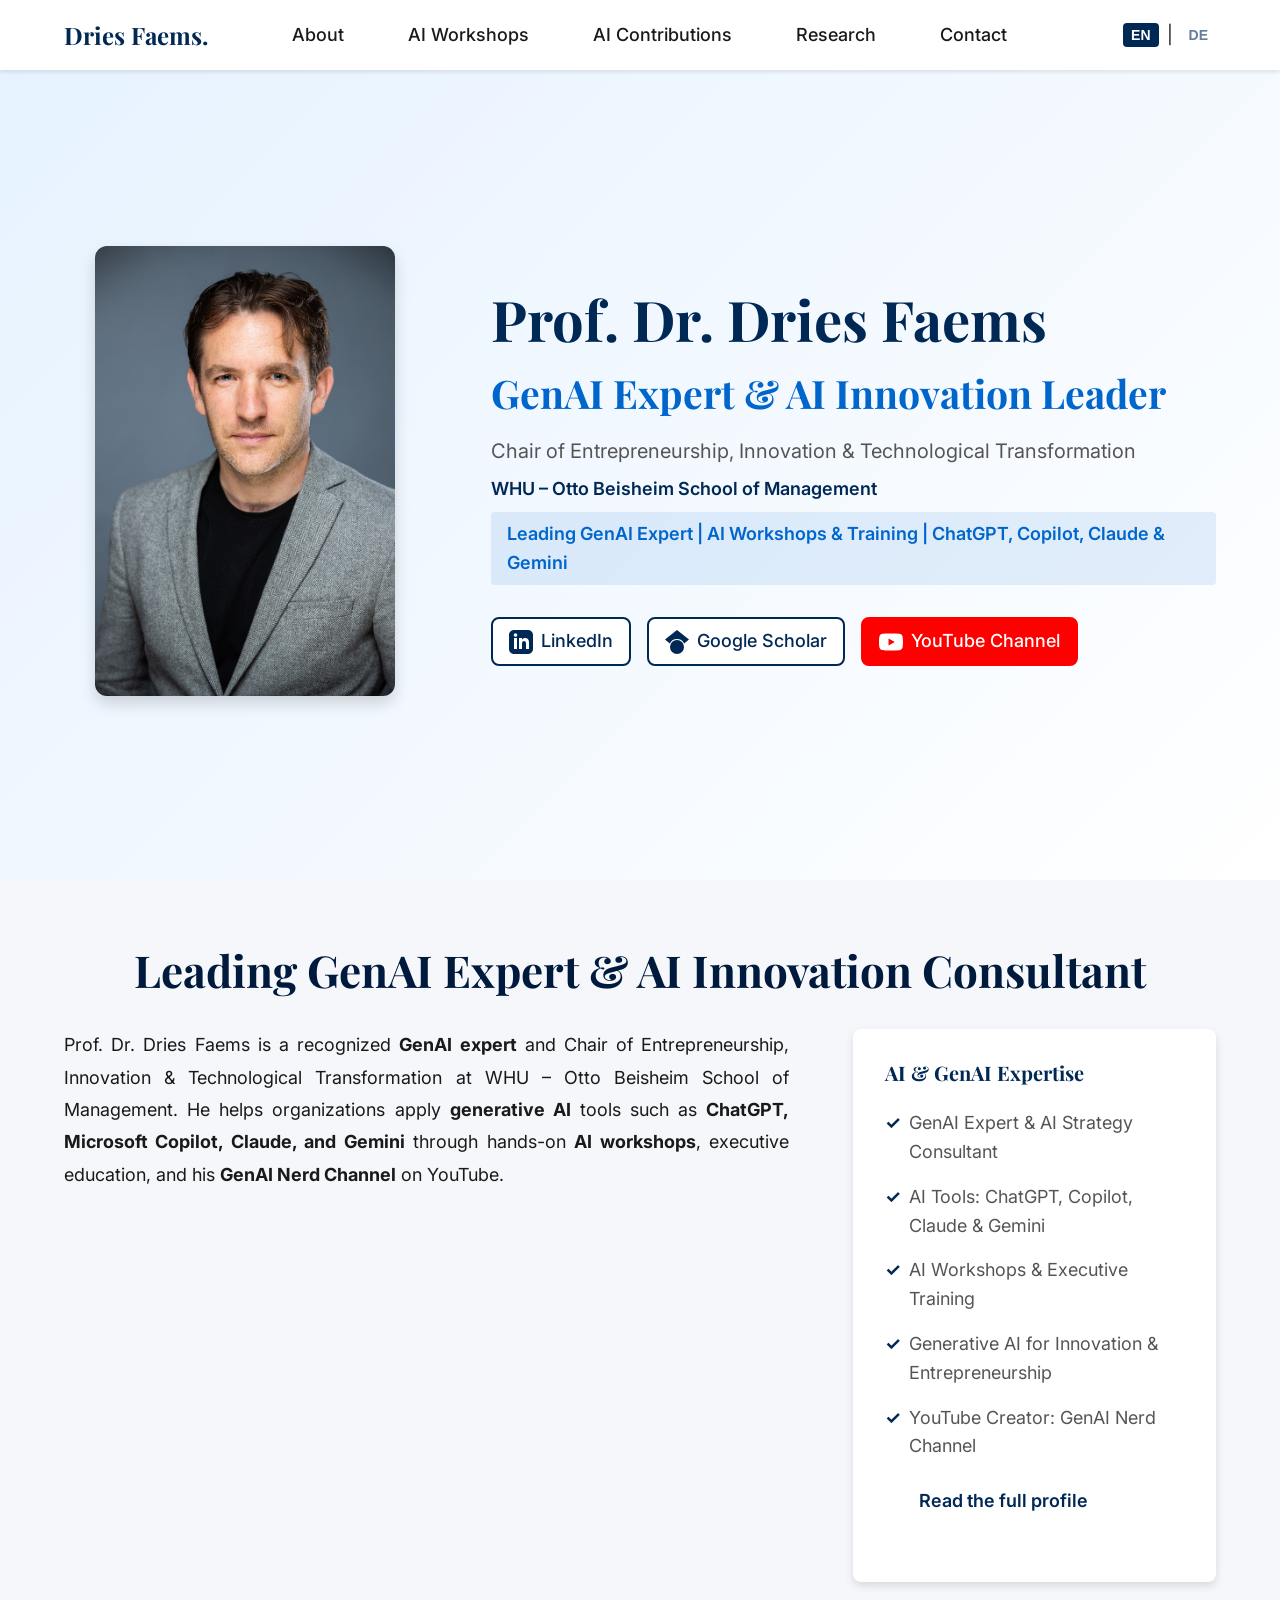
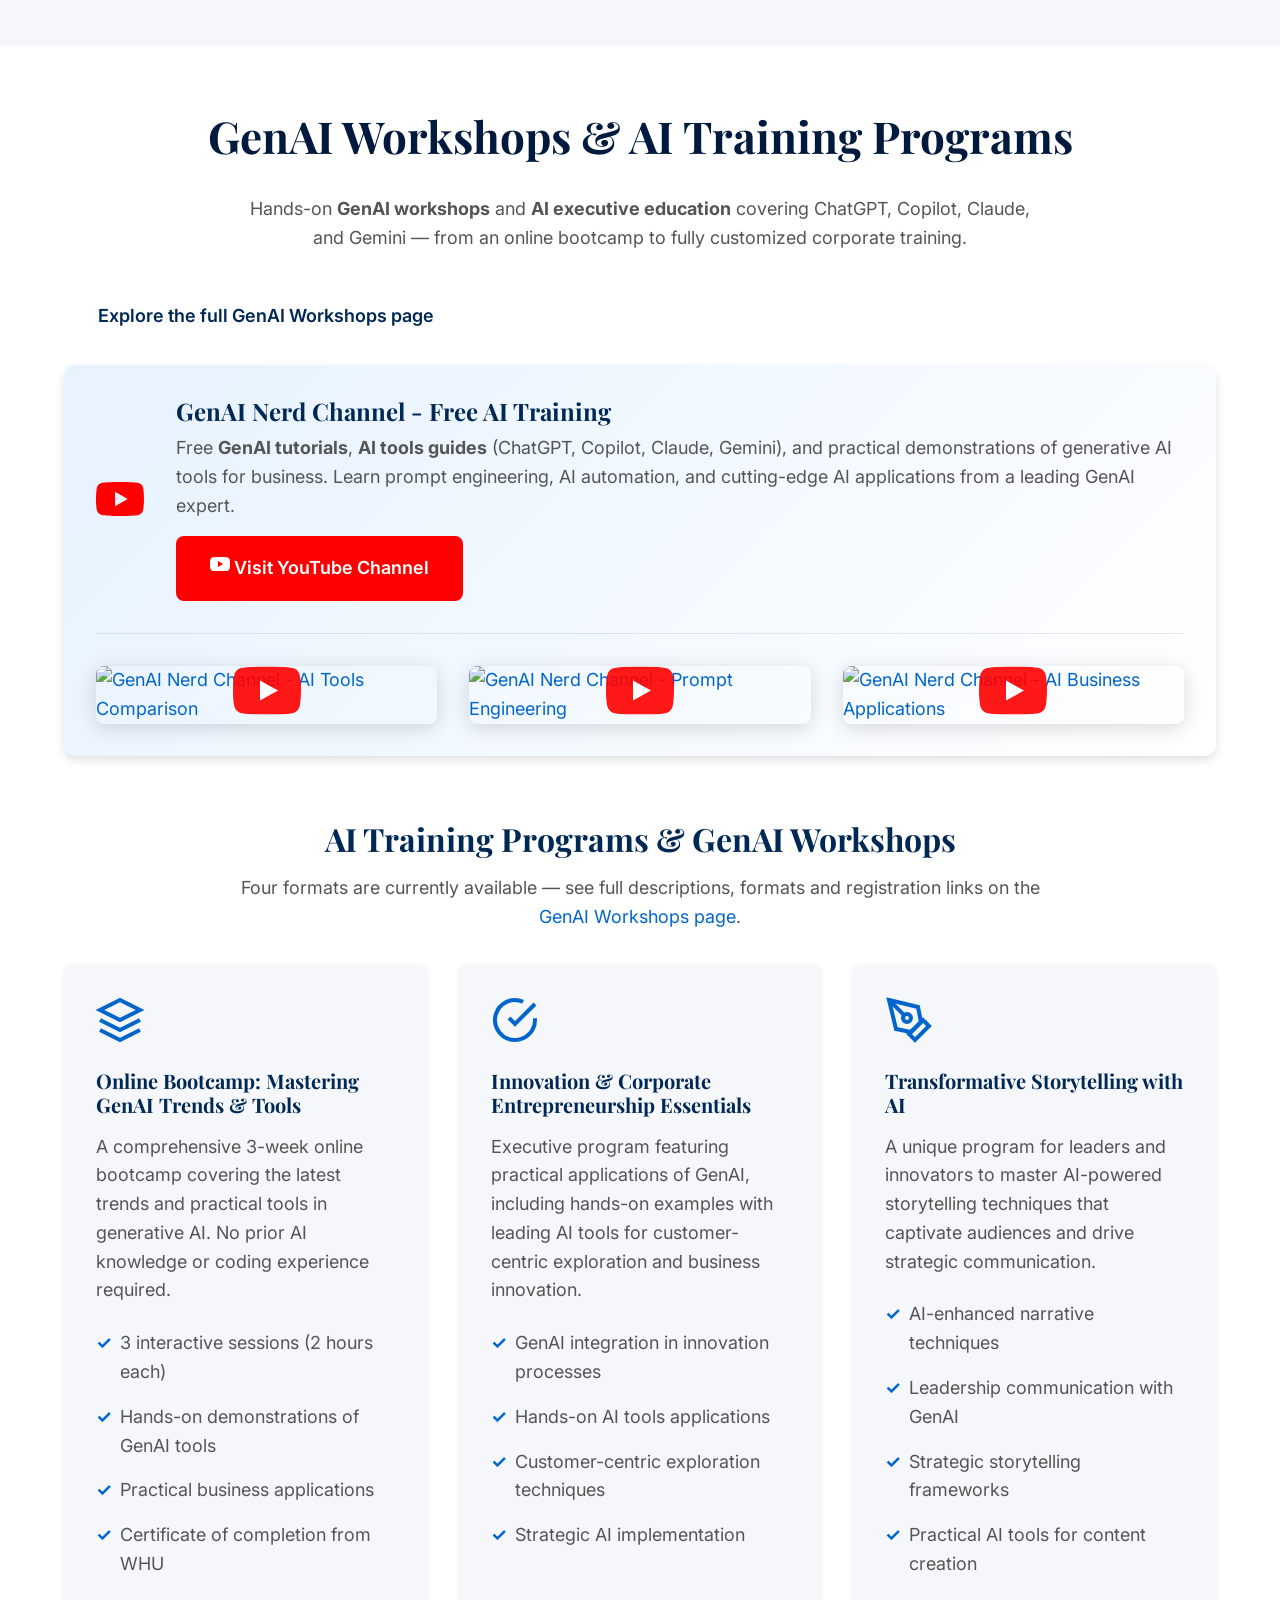
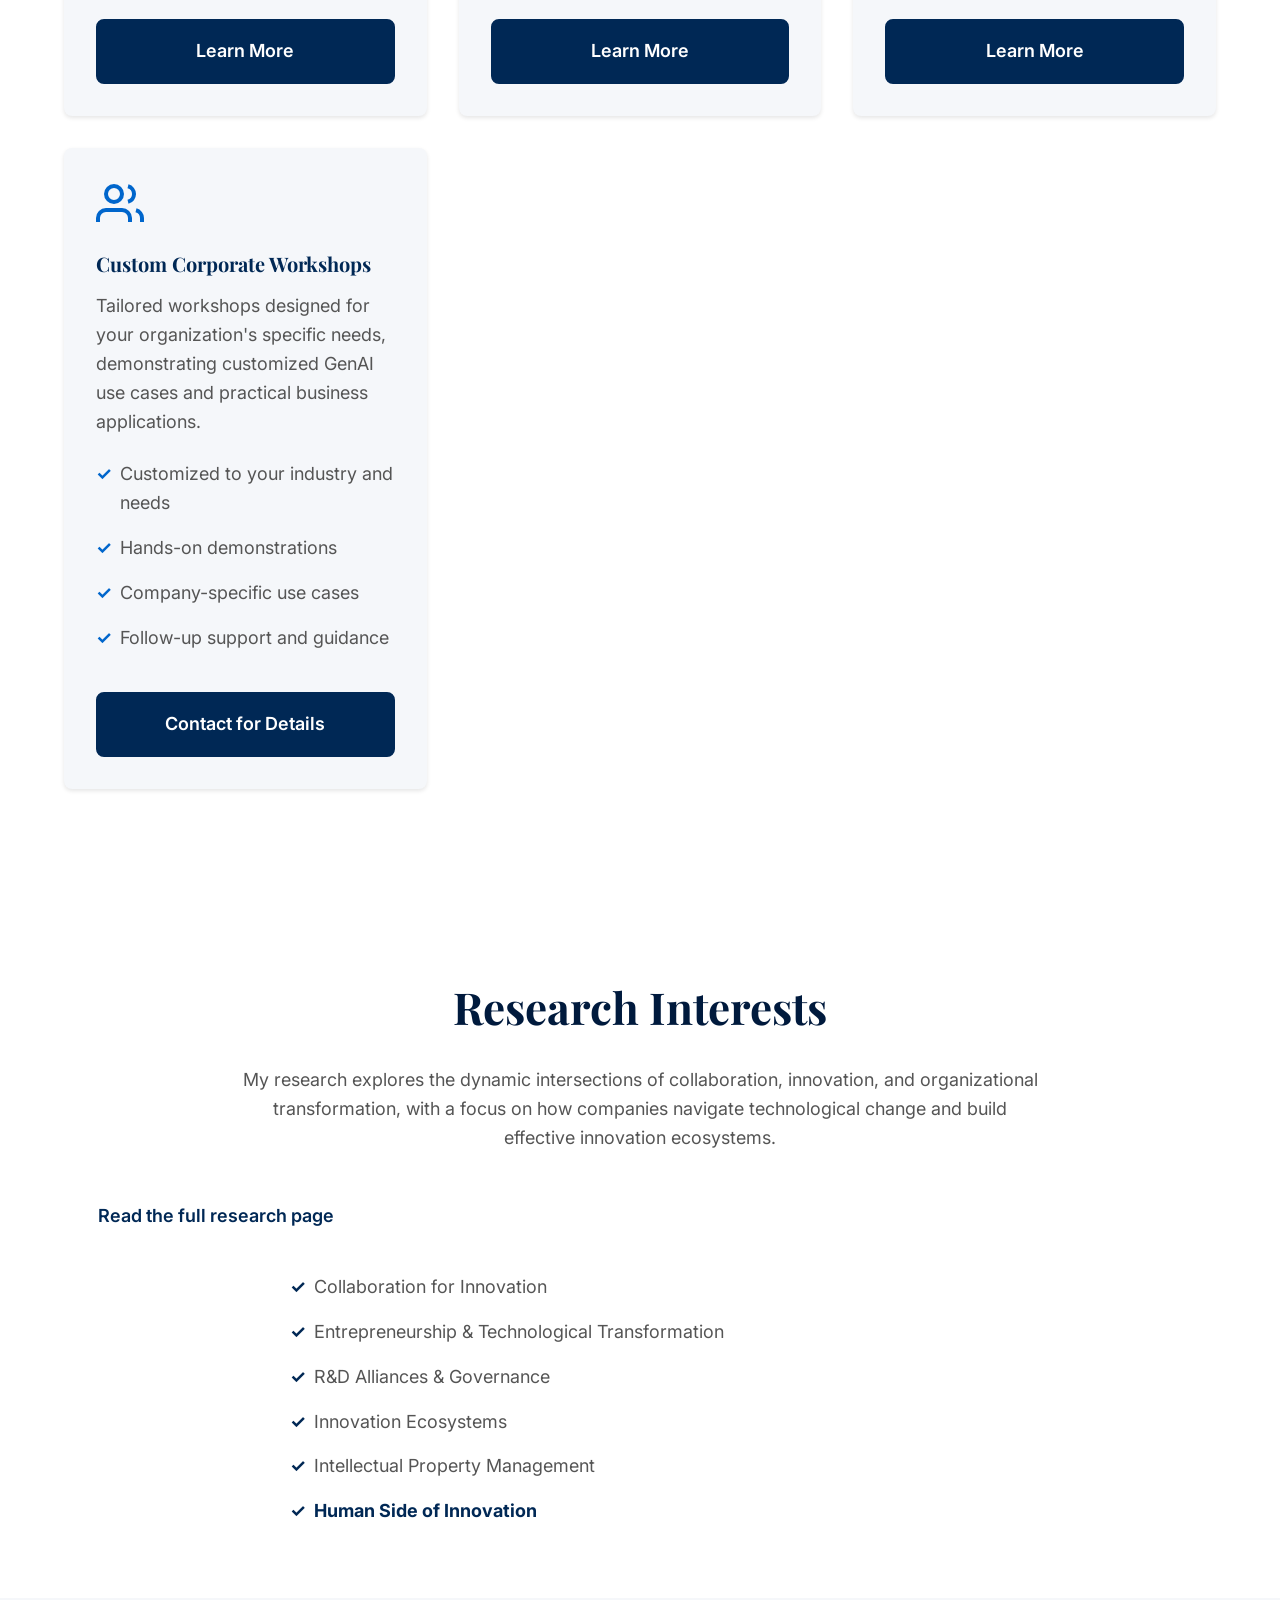
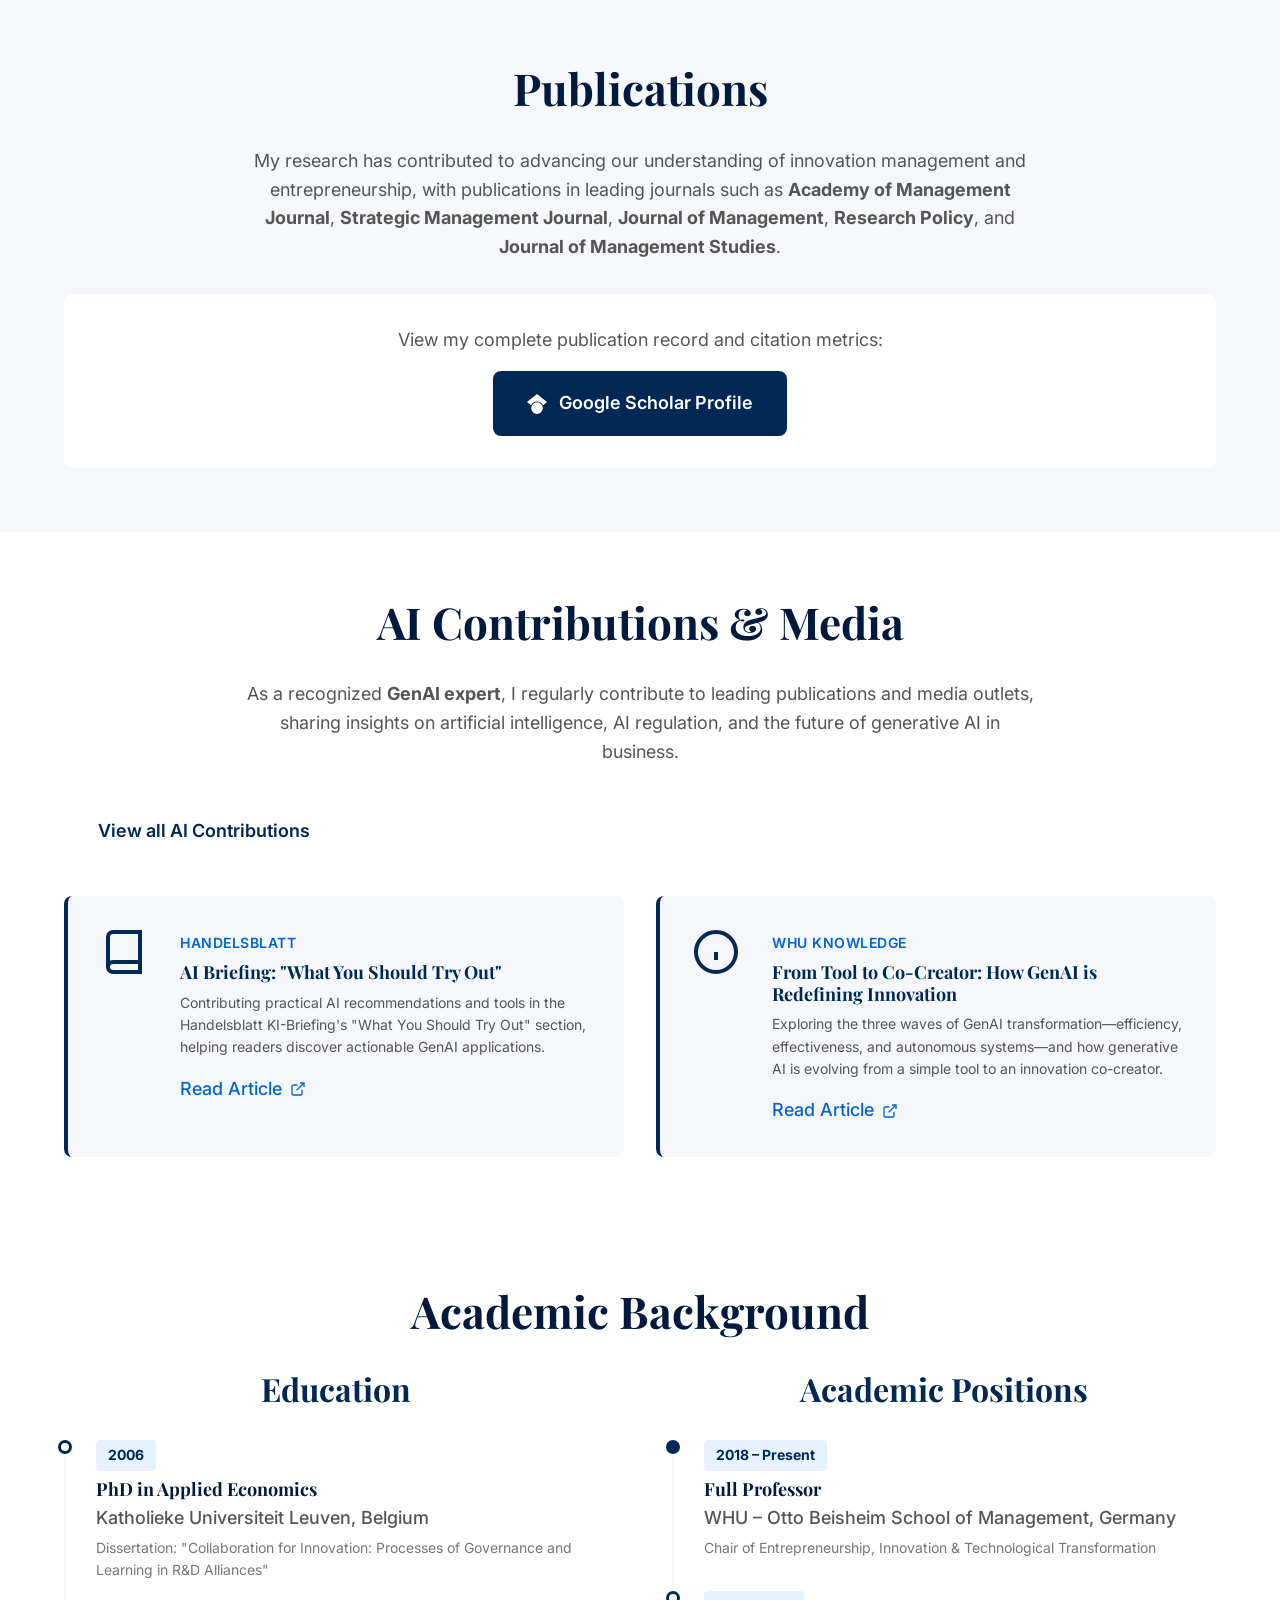
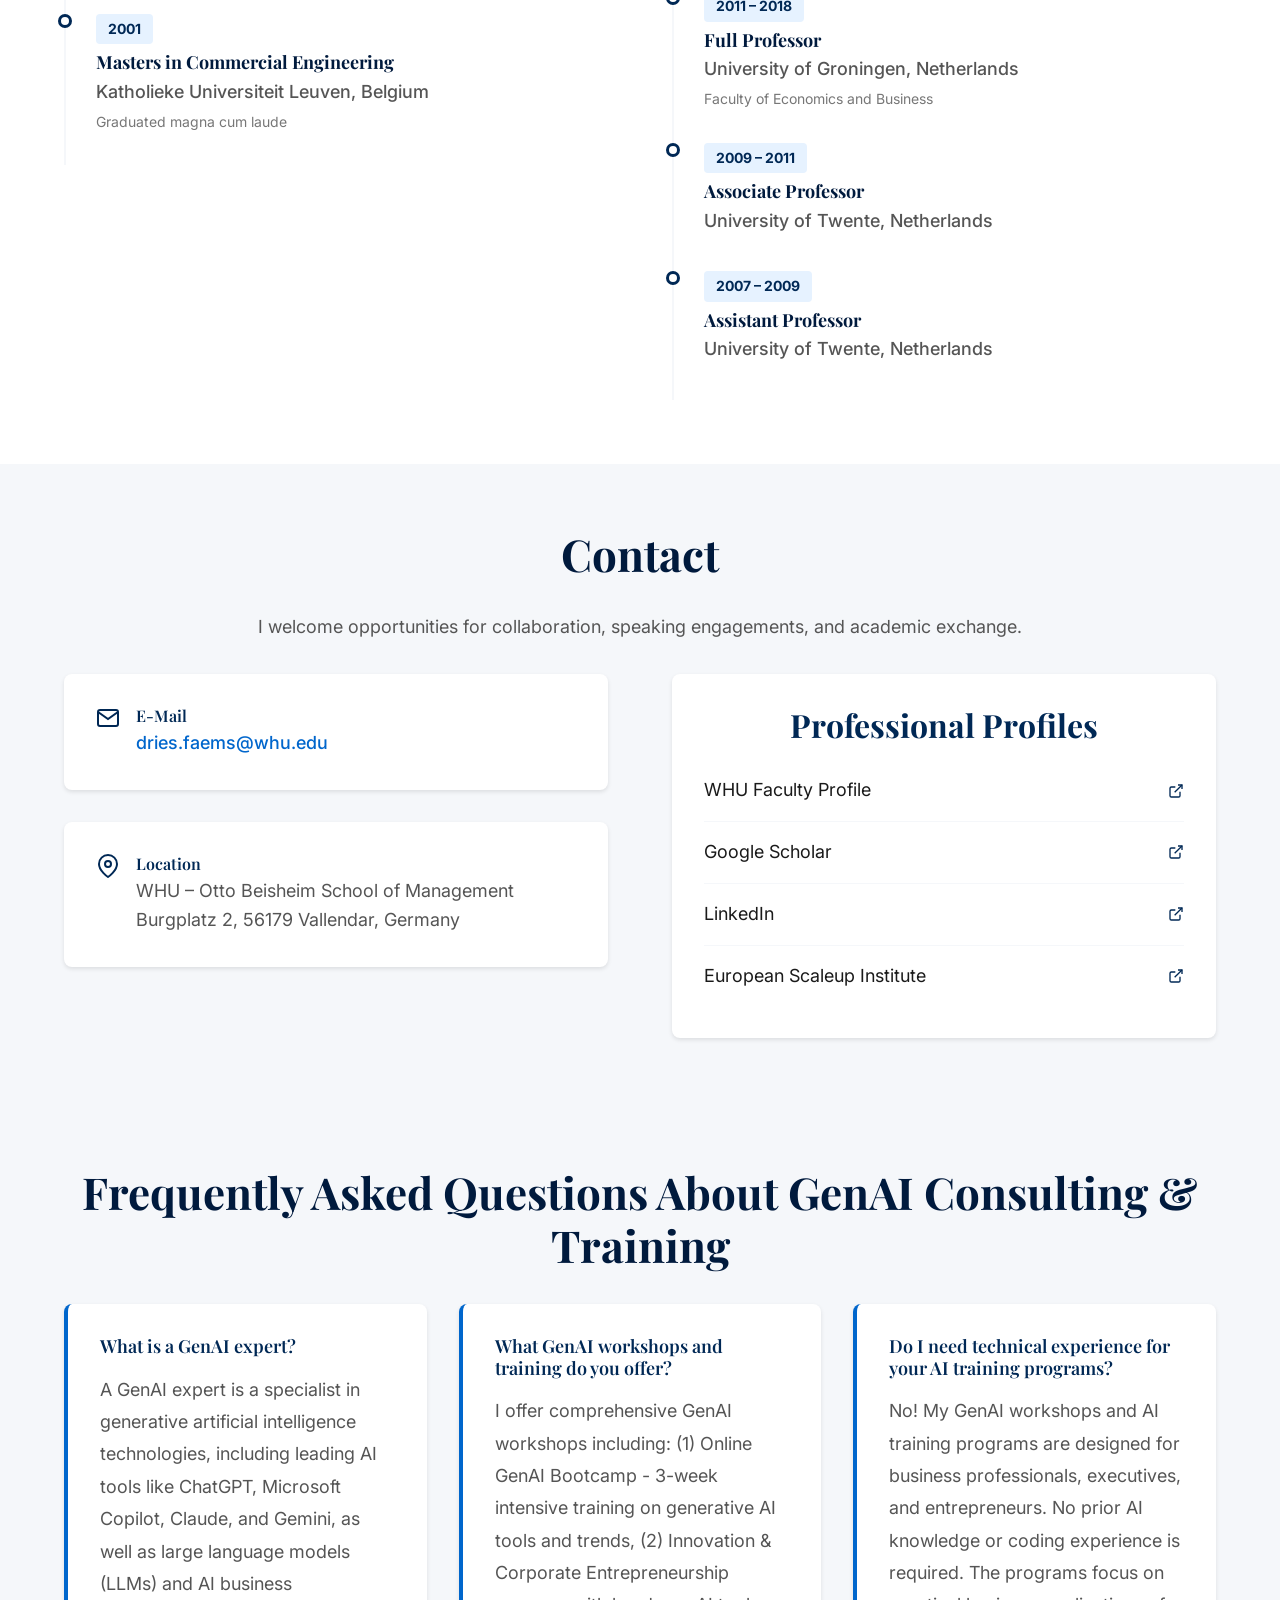
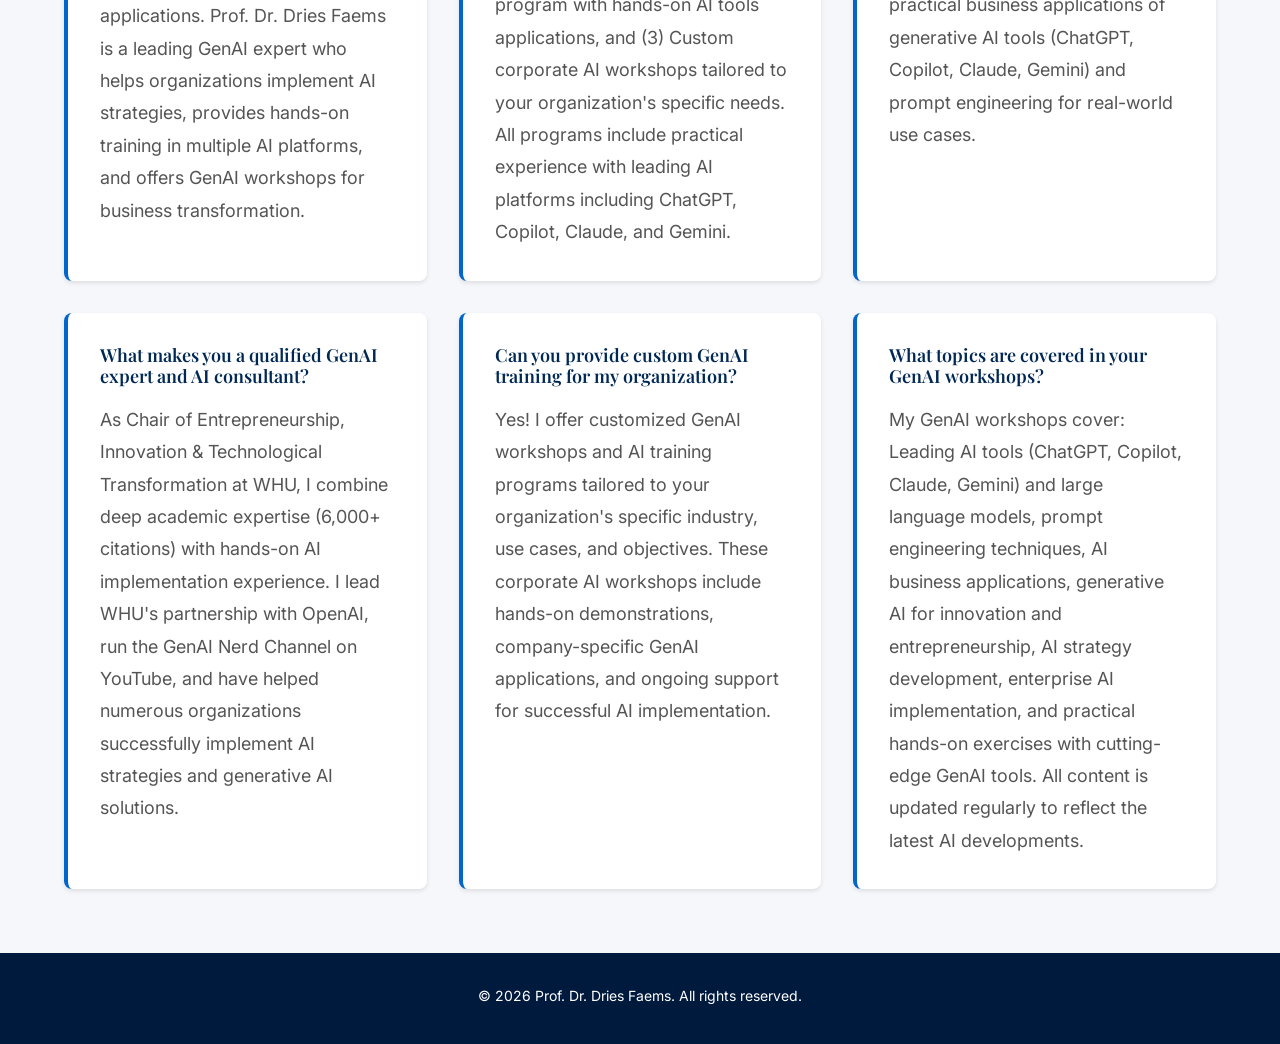
==== commit a748521b: "Add dedicated bilingual AI Contributions page and update nav/sitemap/llms.txt" ====
--- a/index.html
+++ b/index.html
@@ -178,7 +178,7 @@
                         <span lang="en" class="lang-en">AI Workshops</span>
                         <span lang="de" class="lang-de">KI-Workshops</span>
                     </a></li>
-                    <li><a href="#ai-contributions" class="nav-link">
+                    <li><a href="ai-contributions/" class="nav-link">
                         <span lang="en" class="lang-en">AI Contributions</span>
                         <span lang="de" class="lang-de">KI-Beiträge</span>
                     </a></li>
@@ -638,6 +638,10 @@
                     <span lang="en" class="lang-en">As a recognized <strong>GenAI expert</strong>, I regularly contribute to leading publications and media outlets, sharing insights on artificial intelligence, AI regulation, and the future of generative AI in business.</span>
                     <span lang="de" class="lang-de">Als anerkannter <strong>GenAI-Experte</strong> trage ich regelmäßig zu führenden Publikationen und Medien bei und teile Einblicke zu Künstlicher Intelligenz, KI-Regulierung und der Zukunft von Generativer KI im Geschäftsleben.</span>
                 </p>
+                <p><a href="ai-contributions/" class="btn btn-secondary">
+                    <span lang="en" class="lang-en">View all AI Contributions</span>
+                    <span lang="de" class="lang-de">Alle KI-Beiträge ansehen</span>
+                </a></p>
 
                 <div class="contributions-grid">
                     <article class="contribution-card">
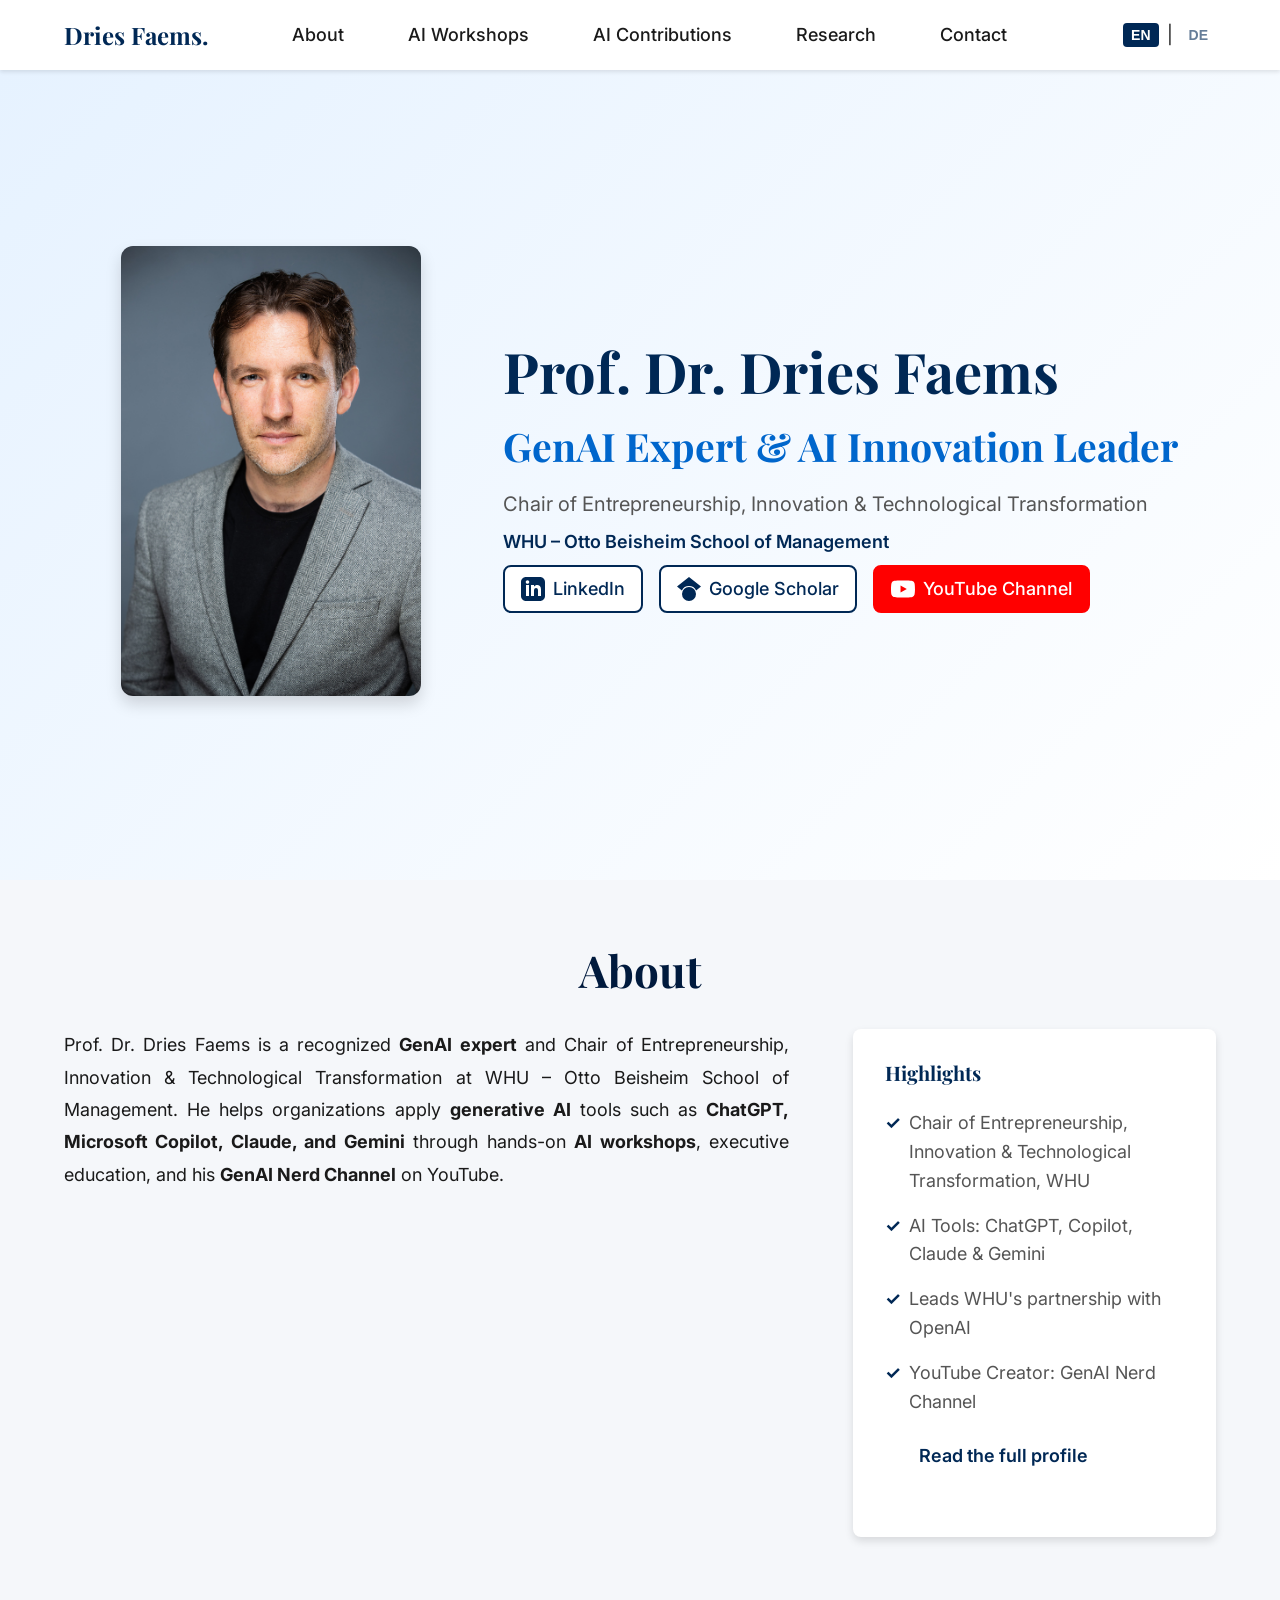
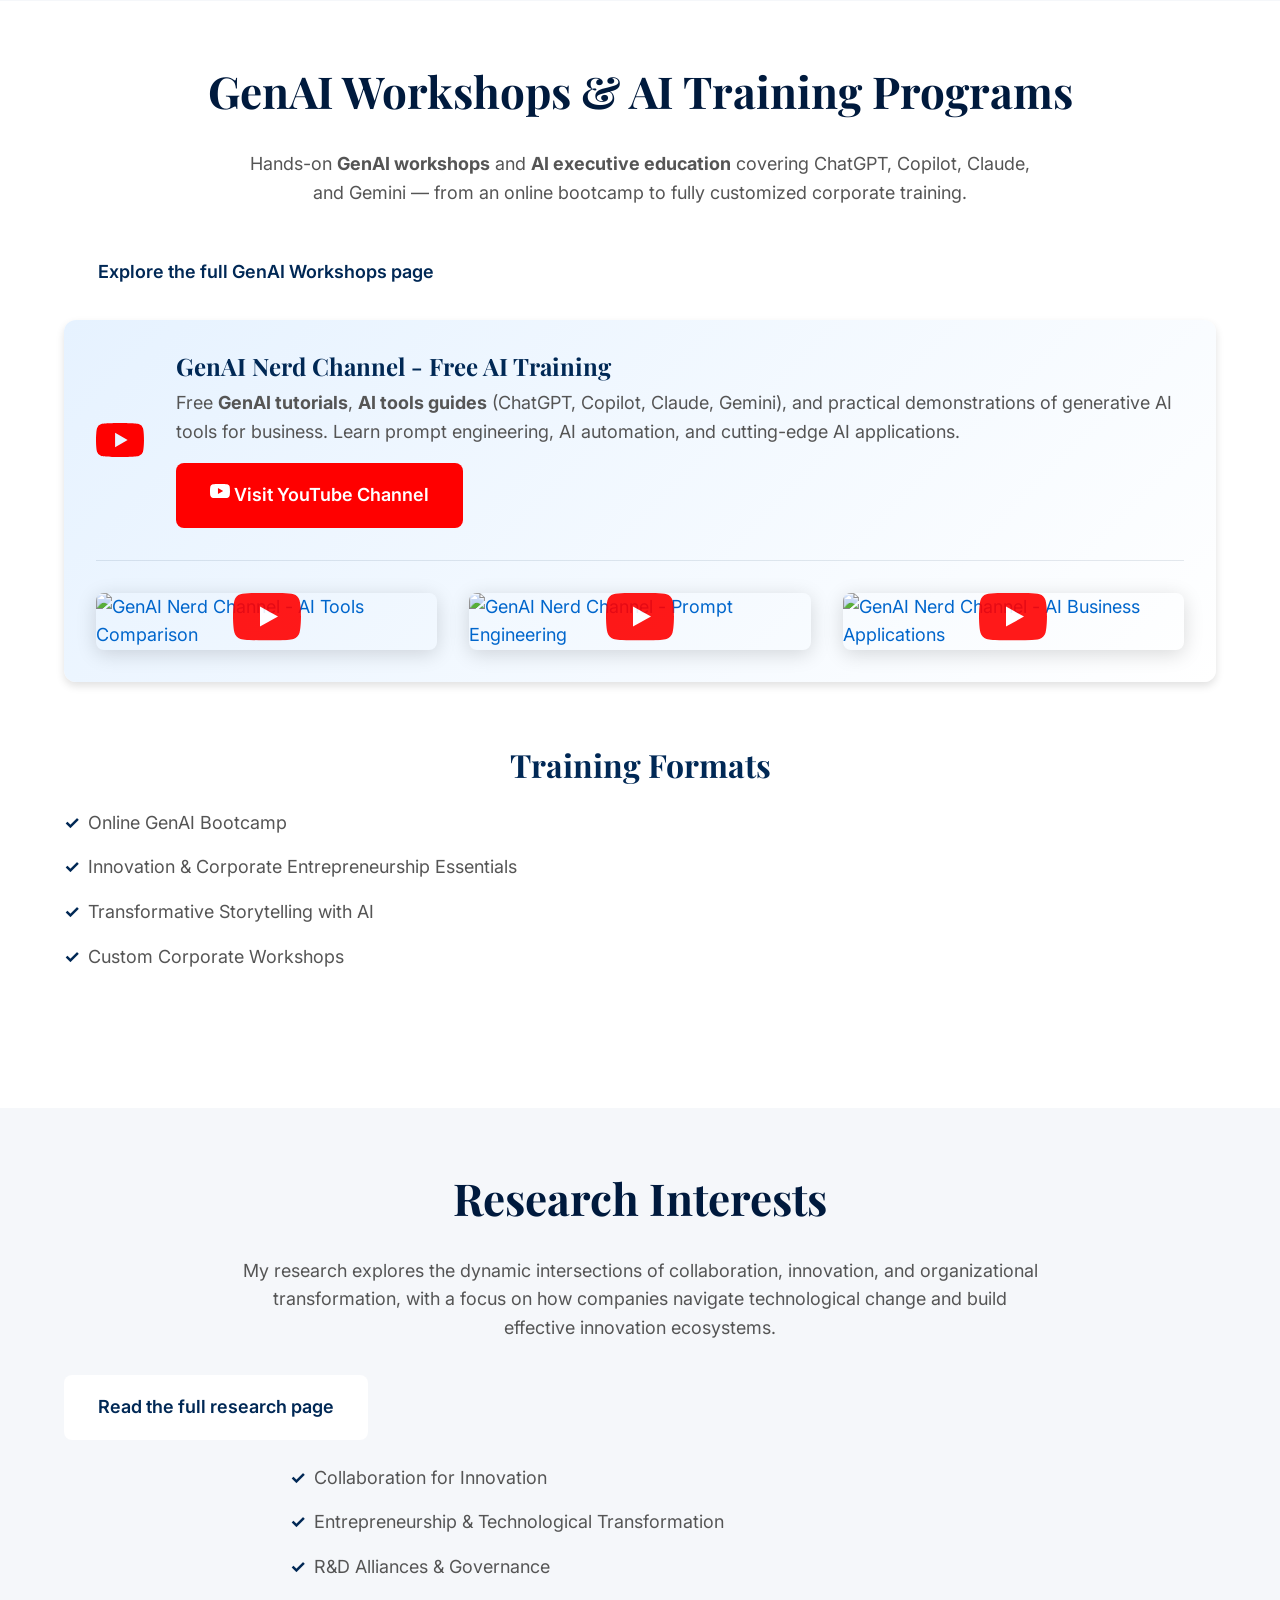
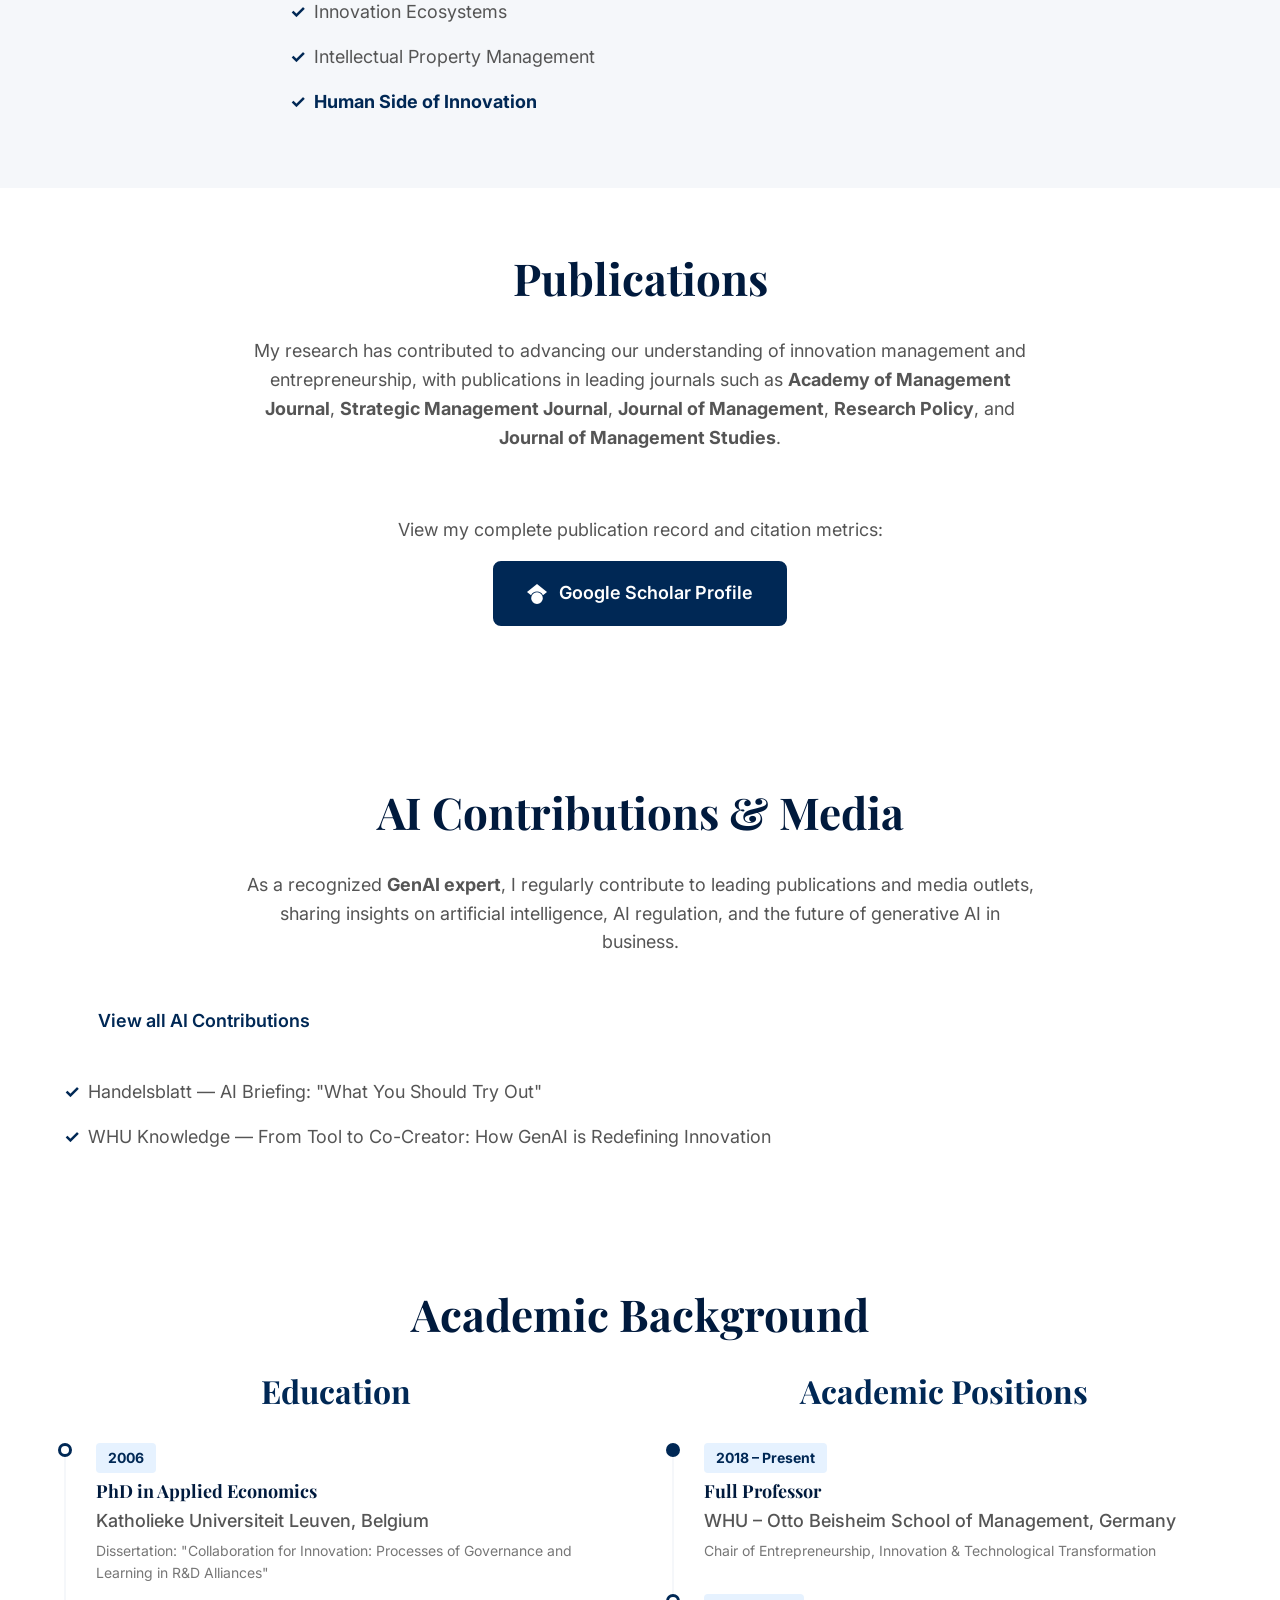
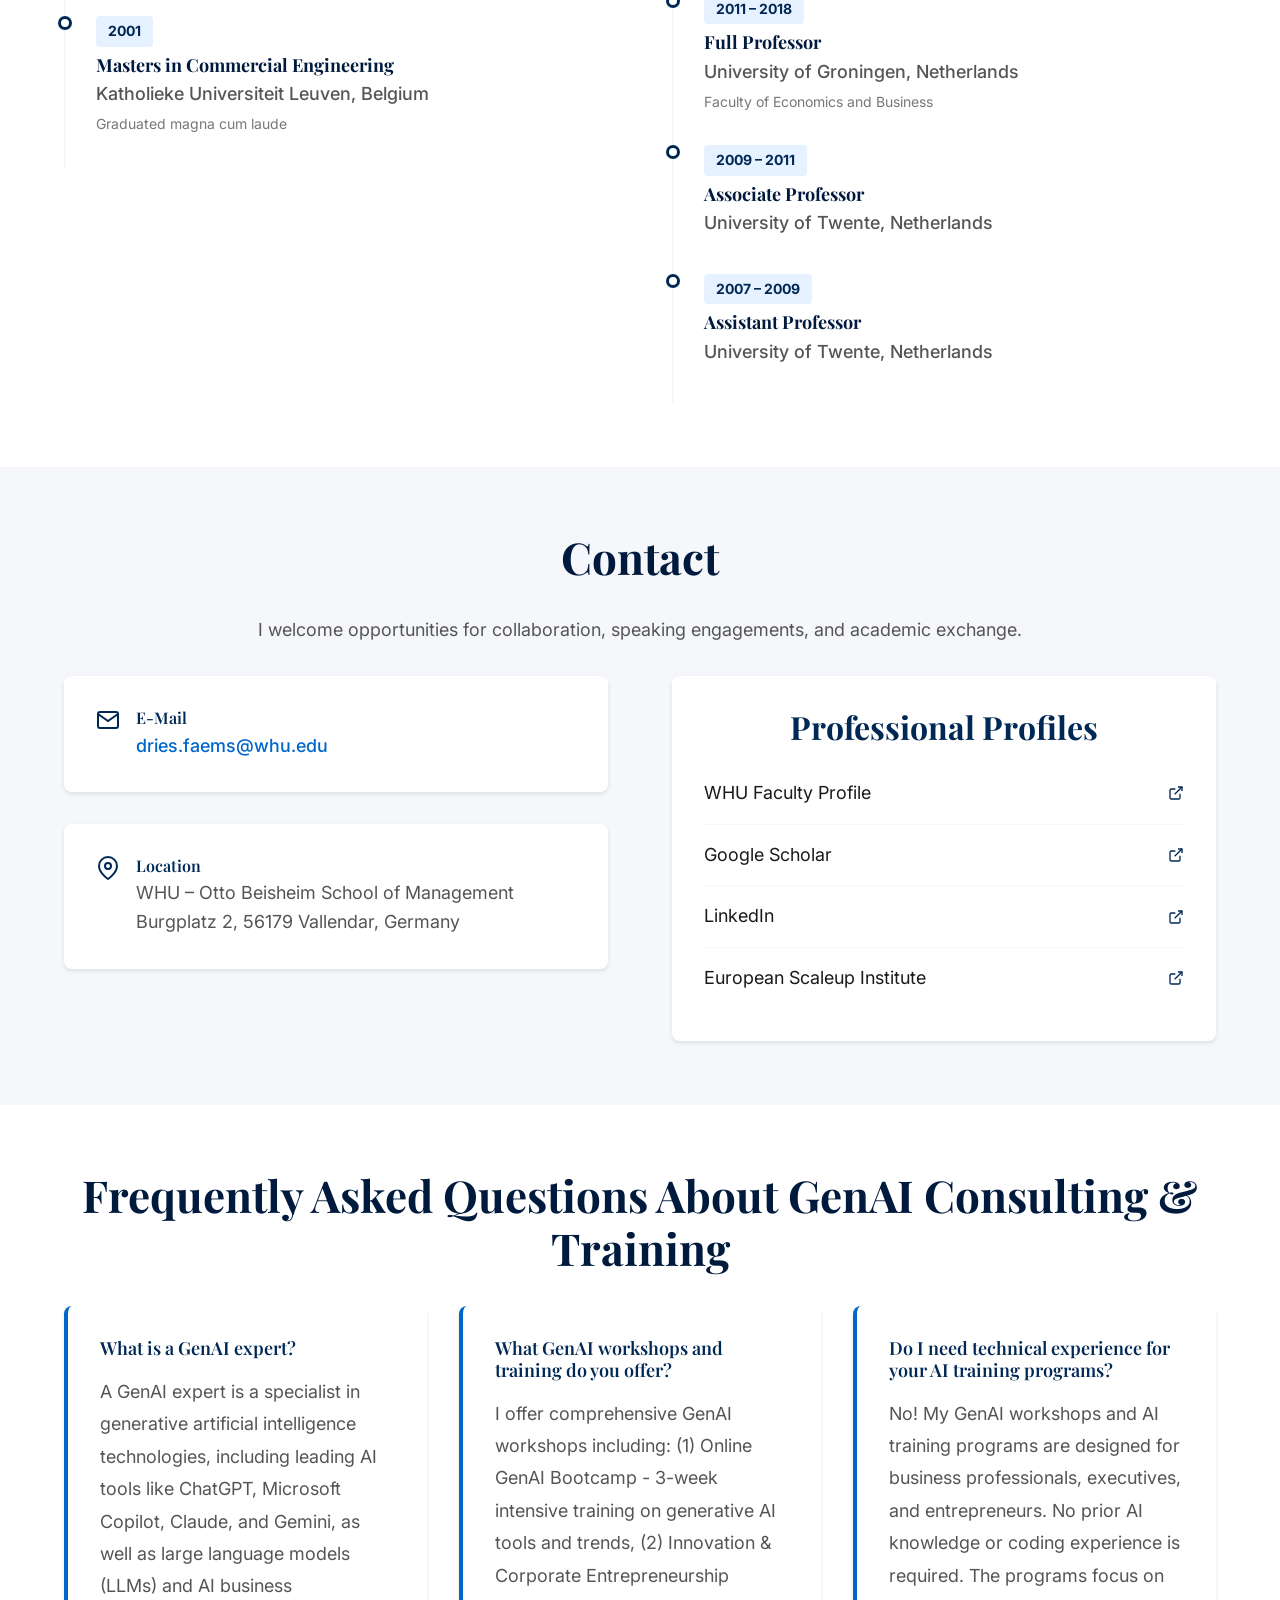
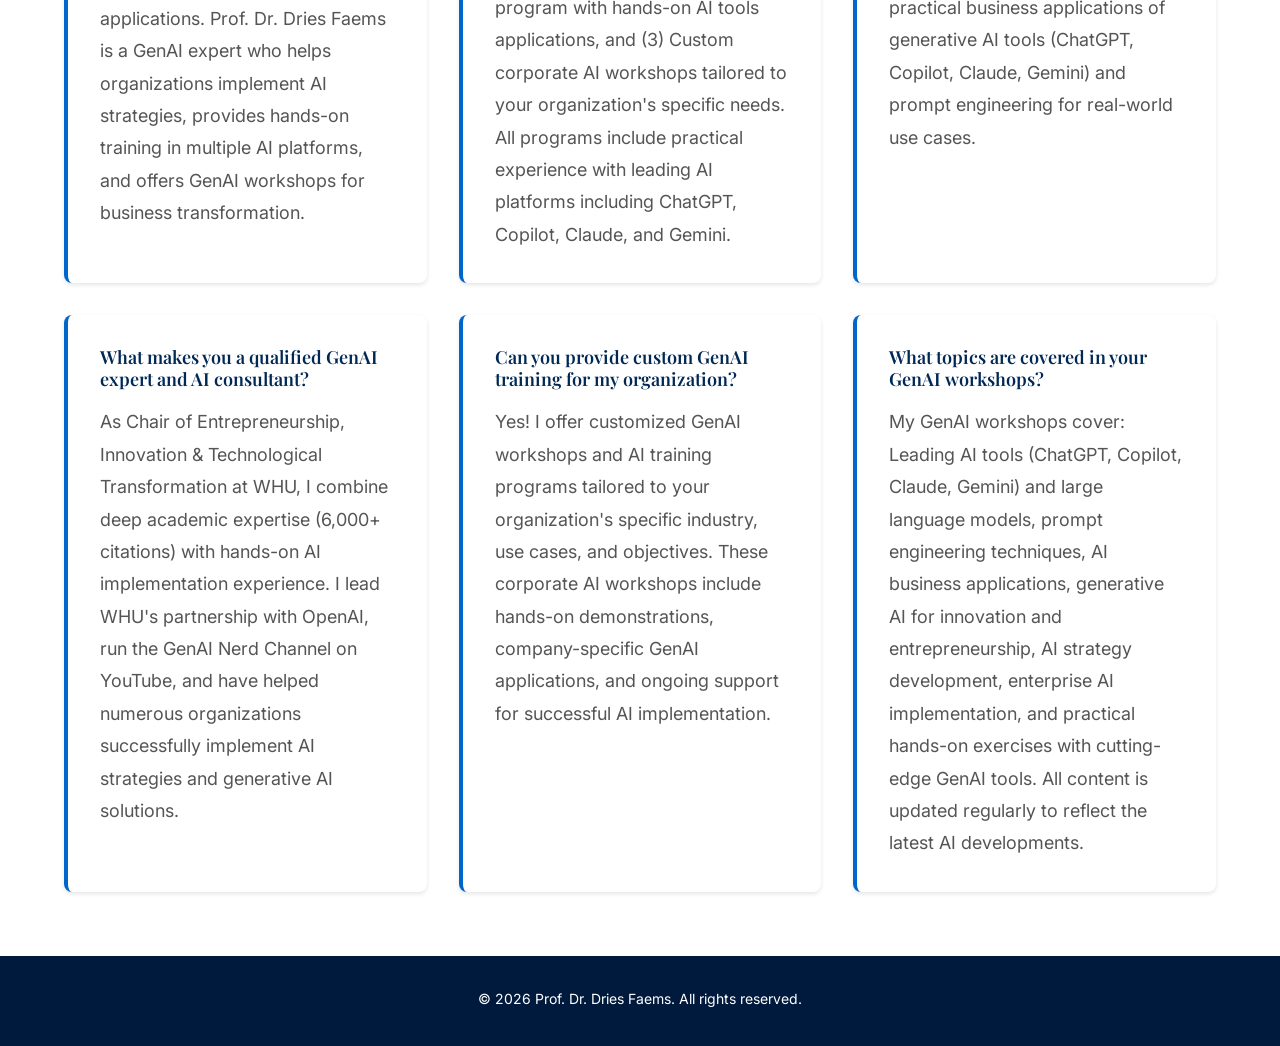
==== commit 502ea843: "Update homepage content and layout" ====
--- a/index.html
+++ b/index.html
@@ -66,7 +66,7 @@
           "name": "What is a GenAI expert?",
           "acceptedAnswer": {
             "@type": "Answer",
-            "text": "A GenAI expert is a specialist in generative artificial intelligence technologies, including leading AI tools like ChatGPT, Microsoft Copilot, Claude, and Gemini, as well as large language models (LLMs) and AI business applications. Prof. Dr. Dries Faems is a leading GenAI expert who helps organizations implement AI strategies, provides hands-on training in multiple AI platforms, and offers GenAI workshops for business transformation."
+            "text": "A GenAI expert is a specialist in generative artificial intelligence technologies, including leading AI tools like ChatGPT, Microsoft Copilot, Claude, and Gemini, as well as large language models (LLMs) and AI business applications. Prof. Dr. Dries Faems is a GenAI expert who helps organizations implement AI strategies, provides hands-on training in multiple AI platforms, and offers GenAI workshops for business transformation."
           }
         },
         {
@@ -226,10 +226,6 @@
                             <span lang="de" class="lang-de">Lehrstuhl für Entrepreneurship, Innovation & Technologische Transformation</span>
                         </p>
                         <p class="hero-institution">WHU – Otto Beisheim School of Management</p>
-                        <p class="hero-expertise">
-                            <span lang="en" class="lang-en">Leading GenAI Expert | AI Workshops & Training | ChatGPT, Copilot, Claude & Gemini</span>
-                            <span lang="de" class="lang-de">Führender GenAI-Experte | KI-Workshops & Training | ChatGPT, Copilot, Claude & Gemini</span>
-                        </p>
 
                         <!-- Social Links -->
                         <div class="social-links">
@@ -262,8 +258,8 @@
         <section id="about" class="about section section-alt">
             <div class="container">
                 <h2 class="section-title">
-                    <span lang="en" class="lang-en">Leading GenAI Expert & AI Innovation Consultant</span>
-                    <span lang="de" class="lang-de">Führender GenAI-Experte & KI-Innovationsberater</span>
+                    <span lang="en" class="lang-en">About</span>
+                    <span lang="de" class="lang-de">Über mich</span>
                 </h2>
                 <div class="about-content">
                     <div class="about-text">
@@ -275,25 +271,21 @@
 
                     <div class="about-highlights">
                         <h3 class="highlights-title">
-                            <span lang="en" class="lang-en">AI & GenAI Expertise</span>
-                            <span lang="de" class="lang-de">KI & GenAI-Expertise</span>
+                            <span lang="en" class="lang-en">Highlights</span>
+                            <span lang="de" class="lang-de">Auf einen Blick</span>
                         </h3>
                         <ul class="highlights-list">
                             <li>
-                                <span lang="en" class="lang-en">GenAI Expert & AI Strategy Consultant</span>
-                                <span lang="de" class="lang-de">GenAI-Experte & KI-Strategieberater</span>
+                                <span lang="en" class="lang-en">Chair of Entrepreneurship, Innovation & Technological Transformation, WHU</span>
+                                <span lang="de" class="lang-de">Lehrstuhl für Entrepreneurship, Innovation & Technologische Transformation, WHU</span>
                             </li>
                             <li>
                                 <span lang="en" class="lang-en">AI Tools: ChatGPT, Copilot, Claude & Gemini</span>
                                 <span lang="de" class="lang-de">KI-Tools: ChatGPT, Copilot, Claude & Gemini</span>
                             </li>
                             <li>
-                                <span lang="en" class="lang-en">AI Workshops & Executive Training</span>
-                                <span lang="de" class="lang-de">KI-Workshops & Executive Training</span>
-                            </li>
-                            <li>
-                                <span lang="en" class="lang-en">Generative AI for Innovation & Entrepreneurship</span>
-                                <span lang="de" class="lang-de">Generative KI für Innovation & Entrepreneurship</span>
+                                <span lang="en" class="lang-en">Leads WHU's partnership with OpenAI</span>
+                                <span lang="de" class="lang-de">Leitet die WHU-Partnerschaft mit OpenAI</span>
                             </li>
                             <li>
                                 <span lang="en" class="lang-en">YouTube Creator: GenAI Nerd Channel</span>
@@ -337,8 +329,8 @@
                                     <span lang="de" class="lang-de">GenAI Nerd Channel - Kostenloses KI-Training</span>
                                 </h3>
                                 <p class="youtube-description">
-                                    <span lang="en" class="lang-en">Free <strong>GenAI tutorials</strong>, <strong>AI tools guides</strong> (ChatGPT, Copilot, Claude, Gemini), and practical demonstrations of generative AI tools for business. Learn prompt engineering, AI automation, and cutting-edge AI applications from a leading GenAI expert.</span>
-                                    <span lang="de" class="lang-de">Kostenlose <strong>GenAI-Tutorials</strong>, <strong>KI-Tools-Anleitungen</strong> (ChatGPT, Copilot, Claude, Gemini) und praktische Demonstrationen von Generativen KI-Tools für Unternehmen. Lernen Sie Prompt-Engineering, KI-Automatisierung und modernste KI-Anwendungen von einem führenden GenAI-Experten.</span>
+                                    <span lang="en" class="lang-en">Free <strong>GenAI tutorials</strong>, <strong>AI tools guides</strong> (ChatGPT, Copilot, Claude, Gemini), and practical demonstrations of generative AI tools for business. Learn prompt engineering, AI automation, and cutting-edge AI applications.</span>
+                                    <span lang="de" class="lang-de">Kostenlose <strong>GenAI-Tutorials</strong>, <strong>KI-Tools-Anleitungen</strong> (ChatGPT, Copilot, Claude, Gemini) und praktische Demonstrationen von Generativen KI-Tools für Unternehmen. Lernen Sie Prompt-Engineering, KI-Automatisierung und modernste KI-Anwendungen.</span>
                                 </p>
                                 <a href="https://www.youtube.com/@GenAI_Nerd_Channel" target="_blank" rel="noopener noreferrer" class="btn btn-youtube">
                                     <svg width="20" height="20" viewBox="0 0 24 24" fill="currentColor" aria-hidden="true">
@@ -398,182 +390,30 @@
 
                 <div class="genai-programs">
                     <h3 class="genai-programs-title">
-                        <span lang="en" class="lang-en">AI Training Programs & GenAI Workshops</span>
-                        <span lang="de" class="lang-de">KI-Trainingsprogramme & GenAI-Workshops</span>
+                        <span lang="en" class="lang-en">Training Formats</span>
+                        <span lang="de" class="lang-de">Trainingsformate</span>
                     </h3>
-                    <p class="genai-programs-intro">
-                        <span lang="en" class="lang-en">Four formats are currently available &mdash; see full descriptions, formats and registration links on the <a href="genai-workshops/">GenAI Workshops page</a>.</span>
-                        <span lang="de" class="lang-de">Vier Formate sind derzeit verfügbar &ndash; vollständige Beschreibungen, Formate und Anmeldelinks finden Sie auf der <a href="genai-workshops/">GenAI-Workshops-Seite</a>.</span>
-                    </p>
-
-                    <div class="programs-grid">
-                        <div class="program-card">
-                            <div class="program-icon">
-                                <svg width="48" height="48" viewBox="0 0 24 24" fill="none" stroke="currentColor" stroke-width="2" aria-hidden="true">
-                                    <path d="M12 2L2 7l10 5 10-5-10-5z"></path>
-                                    <path d="M2 17l10 5 10-5"></path>
-                                    <path d="M2 12l10 5 10-5"></path>
-                                </svg>
-                            </div>
-                            <h4 class="program-title">
-                                <span lang="en" class="lang-en">Online Bootcamp: Mastering GenAI Trends & Tools</span>
-                                <span lang="de" class="lang-de">Online Bootcamp: GenAI-Trends & Tools meistern</span>
-                            </h4>
-                            <p class="program-description">
-                                <span lang="en" class="lang-en">A comprehensive 3-week online bootcamp covering the latest trends and practical tools in generative AI. No prior AI knowledge or coding experience required.</span>
-                                <span lang="de" class="lang-de">Ein umfassendes 3-wöchiges Online-Bootcamp zu den neuesten Trends und praktischen Tools in Generativer KI. Keine Vorkenntnisse in KI oder Programmiererfahrung erforderlich.</span>
-                            </p>
-                            <ul class="program-highlights">
-                                <li>
-                                    <span lang="en" class="lang-en">3 interactive sessions (2 hours each)</span>
-                                    <span lang="de" class="lang-de">3 interaktive Sitzungen (je 2 Stunden)</span>
-                                </li>
-                                <li>
-                                    <span lang="en" class="lang-en">Hands-on demonstrations of GenAI tools</span>
-                                    <span lang="de" class="lang-de">Praxisnahe Demonstrationen von GenAI-Tools</span>
-                                </li>
-                                <li>
-                                    <span lang="en" class="lang-en">Practical business applications</span>
-                                    <span lang="de" class="lang-de">Praktische Geschäftsanwendungen</span>
-                                </li>
-                                <li>
-                                    <span lang="en" class="lang-en">Certificate of completion from WHU</span>
-                                    <span lang="de" class="lang-de">Teilnahmezertifikat der WHU</span>
-                                </li>
-                            </ul>
-                            <a href="https://ee.whu.edu/open-programs/bootcamp-mastering-novel-trends-and-tools-in-generative-ai/" target="_blank" rel="noopener noreferrer" class="btn btn-primary">
-                                <span lang="en" class="lang-en">Learn More</span>
-                                <span lang="de" class="lang-de">Mehr erfahren</span>
-                            </a>
-                        </div>
-
-                        <div class="program-card">
-                            <div class="program-icon">
-                                <svg width="48" height="48" viewBox="0 0 24 24" fill="none" stroke="currentColor" stroke-width="2" aria-hidden="true">
-                                    <path d="M22 11.08V12a10 10 0 1 1-5.93-9.14"></path>
-                                    <polyline points="22 4 12 14.01 9 11.01"></polyline>
-                                </svg>
-                            </div>
-                            <h4 class="program-title">
-                                <span lang="en" class="lang-en">Innovation & Corporate Entrepreneurship Essentials</span>
-                                <span lang="de" class="lang-de">Innovation & Corporate Entrepreneurship Essentials</span>
-                            </h4>
-                            <p class="program-description">
-                                <span lang="en" class="lang-en">Executive program featuring practical applications of GenAI, including hands-on examples with leading AI tools for customer-centric exploration and business innovation.</span>
-                                <span lang="de" class="lang-de">Executive-Programm mit praktischen GenAI-Anwendungen, einschließlich praxisnaher Beispiele mit führenden KI-Tools für kundenorientierte Exploration und Geschäftsinnovation.</span>
-                            </p>
-                            <ul class="program-highlights">
-                                <li>
-                                    <span lang="en" class="lang-en">GenAI integration in innovation processes</span>
-                                    <span lang="de" class="lang-de">GenAI-Integration in Innovationsprozesse</span>
-                                </li>
-                                <li>
-                                    <span lang="en" class="lang-en">Hands-on AI tools applications</span>
-                                    <span lang="de" class="lang-de">Praxisnahe KI-Tools-Anwendungen</span>
-                                </li>
-                                <li>
-                                    <span lang="en" class="lang-en">Customer-centric exploration techniques</span>
-                                    <span lang="de" class="lang-de">Kundenorientierte Explorationstechniken</span>
-                                </li>
-                                <li>
-                                    <span lang="en" class="lang-en">Strategic AI implementation</span>
-                                    <span lang="de" class="lang-de">Strategische KI-Implementierung</span>
-                                </li>
-                            </ul>
-                            <a href="https://ee.whu.edu/open-programs/innovation-and-corporate-entrepreneurship-essentials-program/" target="_blank" rel="noopener noreferrer" class="btn btn-primary">
-                                <span lang="en" class="lang-en">Learn More</span>
-                                <span lang="de" class="lang-de">Mehr erfahren</span>
-                            </a>
-                        </div>
-
-                        <div class="program-card">
-                            <div class="program-icon">
-                                <svg width="48" height="48" viewBox="0 0 24 24" fill="none" stroke="currentColor" stroke-width="2" aria-hidden="true">
-                                    <path d="M12 19l7-7 3 3-7 7-3-3z"></path>
-                                    <path d="M18 13l-1.5-7.5L2 2l3.5 14.5L13 18l5-5z"></path>
-                                    <path d="M2 2l7.586 7.586"></path>
-                                    <circle cx="11" cy="11" r="2"></circle>
-                                </svg>
-                            </div>
-                            <h4 class="program-title">
-                                <span lang="en" class="lang-en">Transformative Storytelling with AI</span>
-                                <span lang="de" class="lang-de">Transformatives Storytelling mit KI</span>
-                            </h4>
-                            <p class="program-description">
-                                <span lang="en" class="lang-en">A unique program for leaders and innovators to master AI-powered storytelling techniques that captivate audiences and drive strategic communication.</span>
-                                <span lang="de" class="lang-de">Ein einzigartiges Programm für Führungskräfte und Innovatoren zur Beherrschung von KI-gestützten Storytelling-Techniken, die Zielgruppen fesseln und strategische Kommunikation vorantreiben.</span>
-                            </p>
-                            <ul class="program-highlights">
-                                <li>
-                                    <span lang="en" class="lang-en">AI-enhanced narrative techniques</span>
-                                    <span lang="de" class="lang-de">KI-verbesserte Erzähltechniken</span>
-                                </li>
-                                <li>
-                                    <span lang="en" class="lang-en">Leadership communication with GenAI</span>
-                                    <span lang="de" class="lang-de">Führungskommunikation mit GenAI</span>
-                                </li>
-                                <li>
-                                    <span lang="en" class="lang-en">Strategic storytelling frameworks</span>
-                                    <span lang="de" class="lang-de">Strategische Storytelling-Frameworks</span>
-                                </li>
-                                <li>
-                                    <span lang="en" class="lang-en">Practical AI tools for content creation</span>
-                                    <span lang="de" class="lang-de">Praktische KI-Tools für Content-Erstellung</span>
-                                </li>
-                            </ul>
-                            <a href="https://ee.whu.edu/open-programs/transformative-storytelling-with-ai-for-leaders-and-innovators/" target="_blank" rel="noopener noreferrer" class="btn btn-primary">
-                                <span lang="en" class="lang-en">Learn More</span>
-                                <span lang="de" class="lang-de">Mehr erfahren</span>
-                            </a>
-                        </div>
-
-                        <div class="program-card">
-                            <div class="program-icon">
-                                <svg width="48" height="48" viewBox="0 0 24 24" fill="none" stroke="currentColor" stroke-width="2" aria-hidden="true">
-                                    <path d="M17 21v-2a4 4 0 0 0-4-4H5a4 4 0 0 0-4 4v2"></path>
-                                    <circle cx="9" cy="7" r="4"></circle>
-                                    <path d="M23 21v-2a4 4 0 0 0-3-3.87"></path>
-                                    <path d="M16 3.13a4 4 0 0 1 0 7.75"></path>
-                                </svg>
-                            </div>
-                            <h4 class="program-title">
-                                <span lang="en" class="lang-en">Custom Corporate Workshops</span>
-                                <span lang="de" class="lang-de">Maßgeschneiderte Firmen-Workshops</span>
-                            </h4>
-                            <p class="program-description">
-                                <span lang="en" class="lang-en">Tailored workshops designed for your organization's specific needs, demonstrating customized GenAI use cases and practical business applications.</span>
-                                <span lang="de" class="lang-de">Maßgeschneiderte Workshops für die spezifischen Bedürfnisse Ihrer Organisation mit individuellen GenAI-Anwendungsfällen und praktischen Geschäftsanwendungen.</span>
-                            </p>
-                            <ul class="program-highlights">
-                                <li>
-                                    <span lang="en" class="lang-en">Customized to your industry and needs</span>
-                                    <span lang="de" class="lang-de">Angepasst an Ihre Branche und Bedürfnisse</span>
-                                </li>
-                                <li>
-                                    <span lang="en" class="lang-en">Hands-on demonstrations</span>
-                                    <span lang="de" class="lang-de">Praxisnahe Demonstrationen</span>
-                                </li>
-                                <li>
-                                    <span lang="en" class="lang-en">Company-specific use cases</span>
-                                    <span lang="de" class="lang-de">Unternehmensspezifische Anwendungsfälle</span>
-                                </li>
-                                <li>
-                                    <span lang="en" class="lang-en">Follow-up support and guidance</span>
-                                    <span lang="de" class="lang-de">Nachfolgende Unterstützung und Beratung</span>
-                                </li>
-                            </ul>
-                            <a href="#contact" class="btn btn-primary">
-                                <span lang="en" class="lang-en">Contact for Details</span>
-                                <span lang="de" class="lang-de">Kontakt für Details</span>
-                            </a>
-                        </div>
-                    </div>
+                    <ul class="highlights-list genai-programs-list">
+                        <li>Online GenAI Bootcamp</li>
+                        <li>
+                            <span lang="en" class="lang-en">Innovation & Corporate Entrepreneurship Essentials</span>
+                            <span lang="de" class="lang-de">Innovation & Corporate Entrepreneurship Essentials</span>
+                        </li>
+                        <li>
+                            <span lang="en" class="lang-en">Transformative Storytelling with AI</span>
+                            <span lang="de" class="lang-de">Transformatives Storytelling mit KI</span>
+                        </li>
+                        <li>
+                            <span lang="en" class="lang-en">Custom Corporate Workshops</span>
+                            <span lang="de" class="lang-de">Maßgeschneiderte Firmen-Workshops</span>
+                        </li>
+                    </ul>
                 </div>
             </div>
         </section>
 
         <!-- Research Interests Section -->
-        <section id="research" class="research section">
+        <section id="research" class="research section section-alt">
             <div class="container">
                 <h2 class="section-title">
                     <span lang="en" class="lang-en">Research Interests</span>
@@ -600,7 +440,7 @@
         </section>
 
         <!-- Publications Section -->
-        <section id="publications" class="publications section section-alt">
+        <section id="publications" class="publications section">
             <div class="container">
                 <h2 class="section-title">
                     <span lang="en" class="lang-en">Publications</span>
@@ -628,7 +468,7 @@
         </section>
 
         <!-- AI Contributions Section -->
-        <section id="ai-contributions" class="ai-contributions section">
+        <section id="ai-contributions" class="ai-contributions section section-alt">
             <div class="container">
                 <h2 class="section-title">
                     <span lang="en" class="lang-en">AI Contributions & Media</span>
@@ -643,66 +483,10 @@
                     <span lang="de" class="lang-de">Alle KI-Beiträge ansehen</span>
                 </a></p>
 
-                <div class="contributions-grid">
-                    <article class="contribution-card">
-                        <div class="contribution-icon">
-                            <svg width="48" height="48" viewBox="0 0 24 24" fill="none" stroke="currentColor" stroke-width="2" aria-hidden="true">
-                                <path d="M4 19.5A2.5 2.5 0 0 1 6.5 17H20"></path>
-                                <path d="M6.5 2H20v20H6.5A2.5 2.5 0 0 1 4 19.5v-15A2.5 2.5 0 0 1 6.5 2z"></path>
-                            </svg>
-                        </div>
-                        <div class="contribution-content">
-                            <span class="contribution-source">Handelsblatt</span>
-                            <h3 class="contribution-title">
-                                <span lang="en" class="lang-en">AI Briefing: "What You Should Try Out"</span>
-                                <span lang="de" class="lang-de">KI-Briefing: "Das sollten Sie ausprobieren"</span>
-                            </h3>
-                            <p class="contribution-description">
-                                <span lang="en" class="lang-en">Contributing practical AI recommendations and tools in the Handelsblatt KI-Briefing's "What You Should Try Out" section, helping readers discover actionable GenAI applications.</span>
-                                <span lang="de" class="lang-de">Praktische KI-Empfehlungen und Tools im Handelsblatt KI-Briefing in der Rubrik "Das sollten Sie ausprobieren", um Lesern umsetzbare GenAI-Anwendungen näherzubringen.</span>
-                            </p>
-                            <a href="https://www.handelsblatt.com/technik/ki/ki-briefing-wie-die-ki-szene-mit-von-der-leyen-um-den-ai-act-feilscht/100138300.html" target="_blank" rel="noopener noreferrer" class="contribution-link">
-                                <span lang="en" class="lang-en">Read Article</span>
-                                <span lang="de" class="lang-de">Artikel lesen</span>
-                                <svg width="16" height="16" viewBox="0 0 24 24" fill="none" stroke="currentColor" stroke-width="2" aria-hidden="true">
-                                    <path d="M18 13v6a2 2 0 0 1-2 2H5a2 2 0 0 1-2-2V8a2 2 0 0 1 2-2h6"></path>
-                                    <polyline points="15 3 21 3 21 9"></polyline>
-                                    <line x1="10" y1="14" x2="21" y2="3"></line>
-                                </svg>
-                            </a>
-                        </div>
-                    </article>
-
-                    <article class="contribution-card">
-                        <div class="contribution-icon">
-                            <svg width="48" height="48" viewBox="0 0 24 24" fill="none" stroke="currentColor" stroke-width="2" aria-hidden="true">
-                                <circle cx="12" cy="12" r="10"></circle>
-                                <path d="M12 16v-4"></path>
-                                <path d="M12 8h.01"></path>
-                            </svg>
-                        </div>
-                        <div class="contribution-content">
-                            <span class="contribution-source">WHU Knowledge</span>
-                            <h3 class="contribution-title">
-                                <span lang="en" class="lang-en">From Tool to Co-Creator: How GenAI is Redefining Innovation</span>
-                                <span lang="de" class="lang-de">Vom Werkzeug zum Partner: Wie GenAI Innovation neu definiert</span>
-                            </h3>
-                            <p class="contribution-description">
-                                <span lang="en" class="lang-en">Exploring the three waves of GenAI transformation—efficiency, effectiveness, and autonomous systems—and how generative AI is evolving from a simple tool to an innovation co-creator.</span>
-                                <span lang="de" class="lang-de">Erforschung der drei Wellen der GenAI-Transformation—Effizienz, Effektivität und autonome Systeme—und wie Generative KI sich von einem einfachen Werkzeug zu einem Innovations-Co-Creator entwickelt.</span>
-                            </p>
-                            <a href="https://www.whu.edu/en/news-insights/whu-knowledge/article/from-tool-to-co-creator/" target="_blank" rel="noopener noreferrer" class="contribution-link">
-                                <span lang="en" class="lang-en">Read Article</span>
-                                <span lang="de" class="lang-de">Artikel lesen</span>
-                                <svg width="16" height="16" viewBox="0 0 24 24" fill="none" stroke="currentColor" stroke-width="2" aria-hidden="true">
-                                    <path d="M18 13v6a2 2 0 0 1-2 2H5a2 2 0 0 1-2-2V8a2 2 0 0 1 2-2h6"></path>
-                                    <polyline points="15 3 21 3 21 9"></polyline>
-                                    <line x1="10" y1="14" x2="21" y2="3"></line>
-                                </svg>
-                            </a>
-                        </div>
-                    </article>
-                </div>
+                <ul class="highlights-list">
+                    <li>Handelsblatt &mdash; <span lang="en" class="lang-en">AI Briefing: "What You Should Try Out"</span><span lang="de" class="lang-de">KI-Briefing: "Das sollten Sie ausprobieren"</span></li>
+                    <li>WHU Knowledge &mdash; <span lang="en" class="lang-en">From Tool to Co-Creator: How GenAI is Redefining Innovation</span><span lang="de" class="lang-de">Vom Werkzeug zum Partner: Wie GenAI Innovation neu definiert</span></li>
+                </ul>
             </div>
         </section>
 
@@ -941,7 +725,7 @@
     </main>
 
     <!-- FAQ Section for SEO -->
-    <section id="faq" class="faq section section-alt">
+    <section id="faq" class="faq section">
         <div class="container">
             <h2 class="section-title">
                 <span lang="en" class="lang-en">Frequently Asked Questions About GenAI Consulting & Training</span>
@@ -955,8 +739,8 @@
                         <span lang="de" class="lang-de">Was ist ein GenAI-Experte?</span>
                     </h3>
                     <p class="faq-answer">
-                        <span lang="en" class="lang-en">A GenAI expert is a specialist in generative artificial intelligence technologies, including leading AI tools like ChatGPT, Microsoft Copilot, Claude, and Gemini, as well as large language models (LLMs) and AI business applications. Prof. Dr. Dries Faems is a leading GenAI expert who helps organizations implement AI strategies, provides hands-on training in multiple AI platforms, and offers GenAI workshops for business transformation.</span>
-                        <span lang="de" class="lang-de">Ein GenAI-Experte ist ein Spezialist für generative Künstliche-Intelligenz-Technologien, einschließlich führender KI-Tools wie ChatGPT, Microsoft Copilot, Claude und Gemini, sowie Large Language Models (LLMs) und KI-Geschäftsanwendungen. Prof. Dr. Dries Faems ist ein führender GenAI-Experte, der Organisationen bei der Umsetzung von KI-Strategien hilft, praxisnahe Schulungen zu mehreren KI-Plattformen anbietet und GenAI-Workshops zur Geschäftstransformation durchführt.</span>
+                        <span lang="en" class="lang-en">A GenAI expert is a specialist in generative artificial intelligence technologies, including leading AI tools like ChatGPT, Microsoft Copilot, Claude, and Gemini, as well as large language models (LLMs) and AI business applications. Prof. Dr. Dries Faems is a GenAI expert who helps organizations implement AI strategies, provides hands-on training in multiple AI platforms, and offers GenAI workshops for business transformation.</span>
+                        <span lang="de" class="lang-de">Ein GenAI-Experte ist ein Spezialist für generative Künstliche-Intelligenz-Technologien, einschließlich führender KI-Tools wie ChatGPT, Microsoft Copilot, Claude und Gemini, sowie Large Language Models (LLMs) und KI-Geschäftsanwendungen. Prof. Dr. Dries Faems ist ein GenAI-Experte, der Organisationen bei der Umsetzung von KI-Strategien hilft, praxisnahe Schulungen zu mehreren KI-Plattformen anbietet und GenAI-Workshops zur Geschäftstransformation durchführt.</span>
                     </p>
                 </div>
 
--- a/css/styles.css
+++ b/css/styles.css
@@ -1023,6 +1023,169 @@
     }
 }
 
+/* ===================================
+   Page Hero Photo
+   =================================== */
+.hero-photo-wrap {
+    max-width: 900px;
+    margin: var(--spacing-md) auto 0;
+}
+
+.hero-photo {
+    width: 100%;
+    height: auto;
+    display: block;
+    border-radius: var(--radius-lg);
+    box-shadow: var(--shadow-lg);
+}
+
+.hero-photo-caption {
+    text-align: center;
+    font-size: var(--fs-small);
+    color: var(--color-text-light);
+    margin-top: var(--spacing-xs);
+}
+
+/* ===================================
+   Article Page
+   =================================== */
+.article-header {
+    padding: calc(var(--spacing-xl) + 1rem) 0 var(--spacing-lg);
+    background-color: var(--color-white);
+}
+
+.article-header-inner {
+    max-width: 700px;
+    margin: 0 auto;
+}
+
+.article-back-link {
+    display: inline-flex;
+    align-items: center;
+    gap: 0.35rem;
+    font-size: var(--fs-small);
+    font-weight: var(--fw-medium);
+    color: var(--color-text-light);
+    margin-bottom: var(--spacing-md);
+}
+
+.article-back-link:hover {
+    color: var(--color-navy);
+}
+
+.article-title {
+    font-size: clamp(2.25rem, 5vw, 3.25rem);
+    line-height: 1.15;
+    margin-bottom: var(--spacing-md);
+    text-align: left;
+}
+
+.article-standfirst {
+    font-family: var(--font-body);
+    font-size: 1.25rem;
+    line-height: var(--lh-loose);
+    color: var(--color-text-secondary);
+    font-weight: var(--fw-regular);
+    margin-bottom: var(--spacing-md);
+}
+
+.article-byline {
+    display: flex;
+    align-items: center;
+    gap: var(--spacing-sm);
+    padding-top: var(--spacing-md);
+    border-top: 1px solid rgba(0, 40, 85, 0.12);
+}
+
+.article-byline-avatar {
+    width: 48px;
+    height: 48px;
+    border-radius: var(--radius-full);
+    object-fit: cover;
+    flex-shrink: 0;
+}
+
+.article-byline-name {
+    display: block;
+    font-weight: var(--fw-semibold);
+    color: var(--color-navy);
+}
+
+.article-byline-meta {
+    display: block;
+    font-size: var(--fs-small);
+    color: var(--color-text-light);
+}
+
+.article-meta {
+    text-align: center;
+    color: var(--color-text-light);
+    font-size: var(--fs-small);
+    margin-bottom: var(--spacing-md);
+}
+
+.article-body {
+    max-width: 700px;
+    margin: 0 auto;
+    font-size: 1.2rem;
+}
+
+.article-body > p:first-of-type {
+    font-size: 1.3rem;
+    color: var(--color-text-primary);
+}
+
+.article-body > p:first-of-type::first-letter {
+    font-family: var(--font-heading);
+    font-size: 3.5rem;
+    font-weight: var(--fw-bold);
+    color: var(--color-navy);
+    float: left;
+    line-height: 0.85;
+    margin: 0.05em 0.08em 0 0;
+}
+
+.article-body h2 {
+    margin-top: calc(var(--spacing-lg) + 0.5rem);
+    margin-bottom: var(--spacing-sm);
+    font-size: 1.75rem;
+}
+
+.article-body p {
+    line-height: 1.8;
+    margin-bottom: var(--spacing-md);
+    color: var(--color-text-primary);
+}
+
+.article-body a {
+    color: var(--color-navy);
+    text-decoration: underline;
+    text-decoration-color: rgba(0, 40, 85, 0.35);
+    text-underline-offset: 3px;
+}
+
+.article-body a:hover {
+    text-decoration-color: var(--color-navy);
+}
+
+.article-footer-cta {
+    max-width: 700px;
+    margin: var(--spacing-lg) auto 0;
+    padding-top: var(--spacing-md);
+    border-top: 1px solid rgba(0, 40, 85, 0.12);
+    text-align: center;
+}
+
+@media (max-width: 767px) {
+    .article-body {
+        font-size: 1.1rem;
+    }
+
+    .article-body > p:first-of-type::first-letter {
+        font-size: 2.75rem;
+    }
+}
+
 .btn {
     display: inline-block;
     padding: var(--spacing-sm) var(--spacing-md);
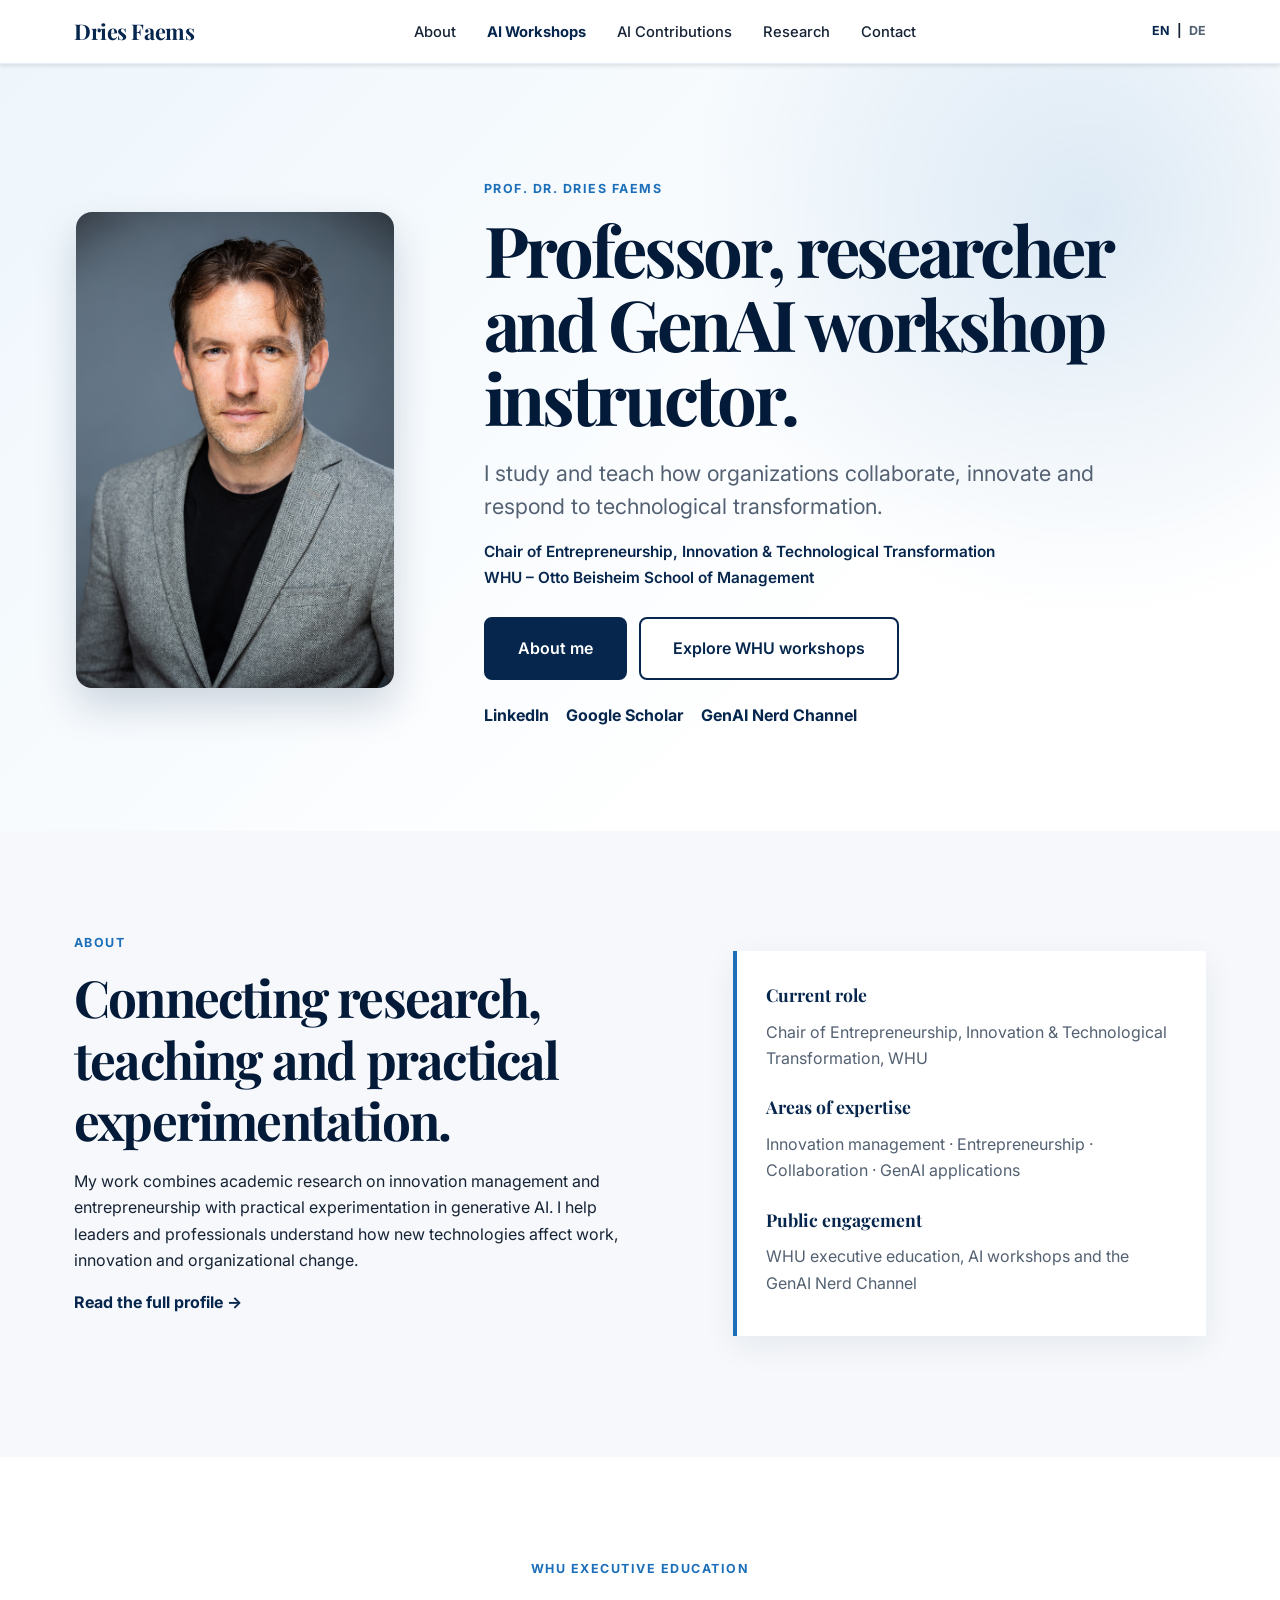
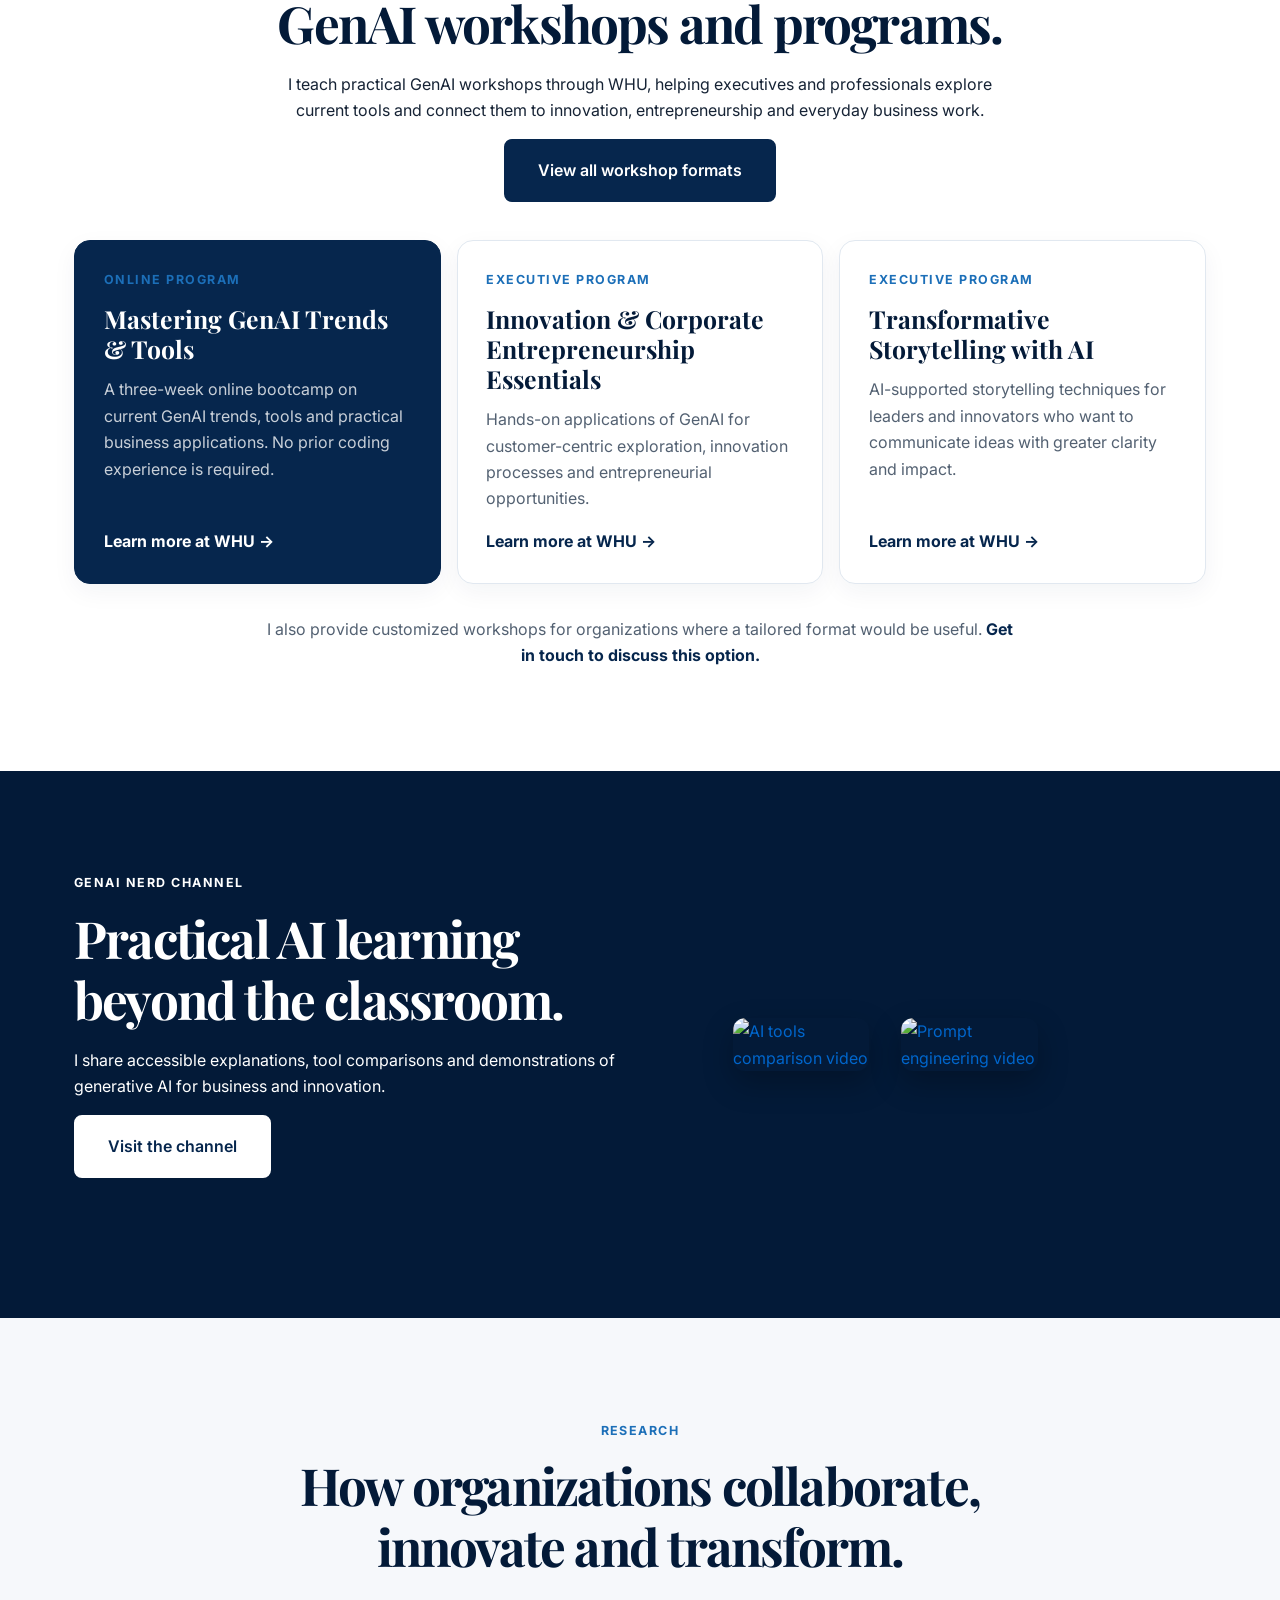
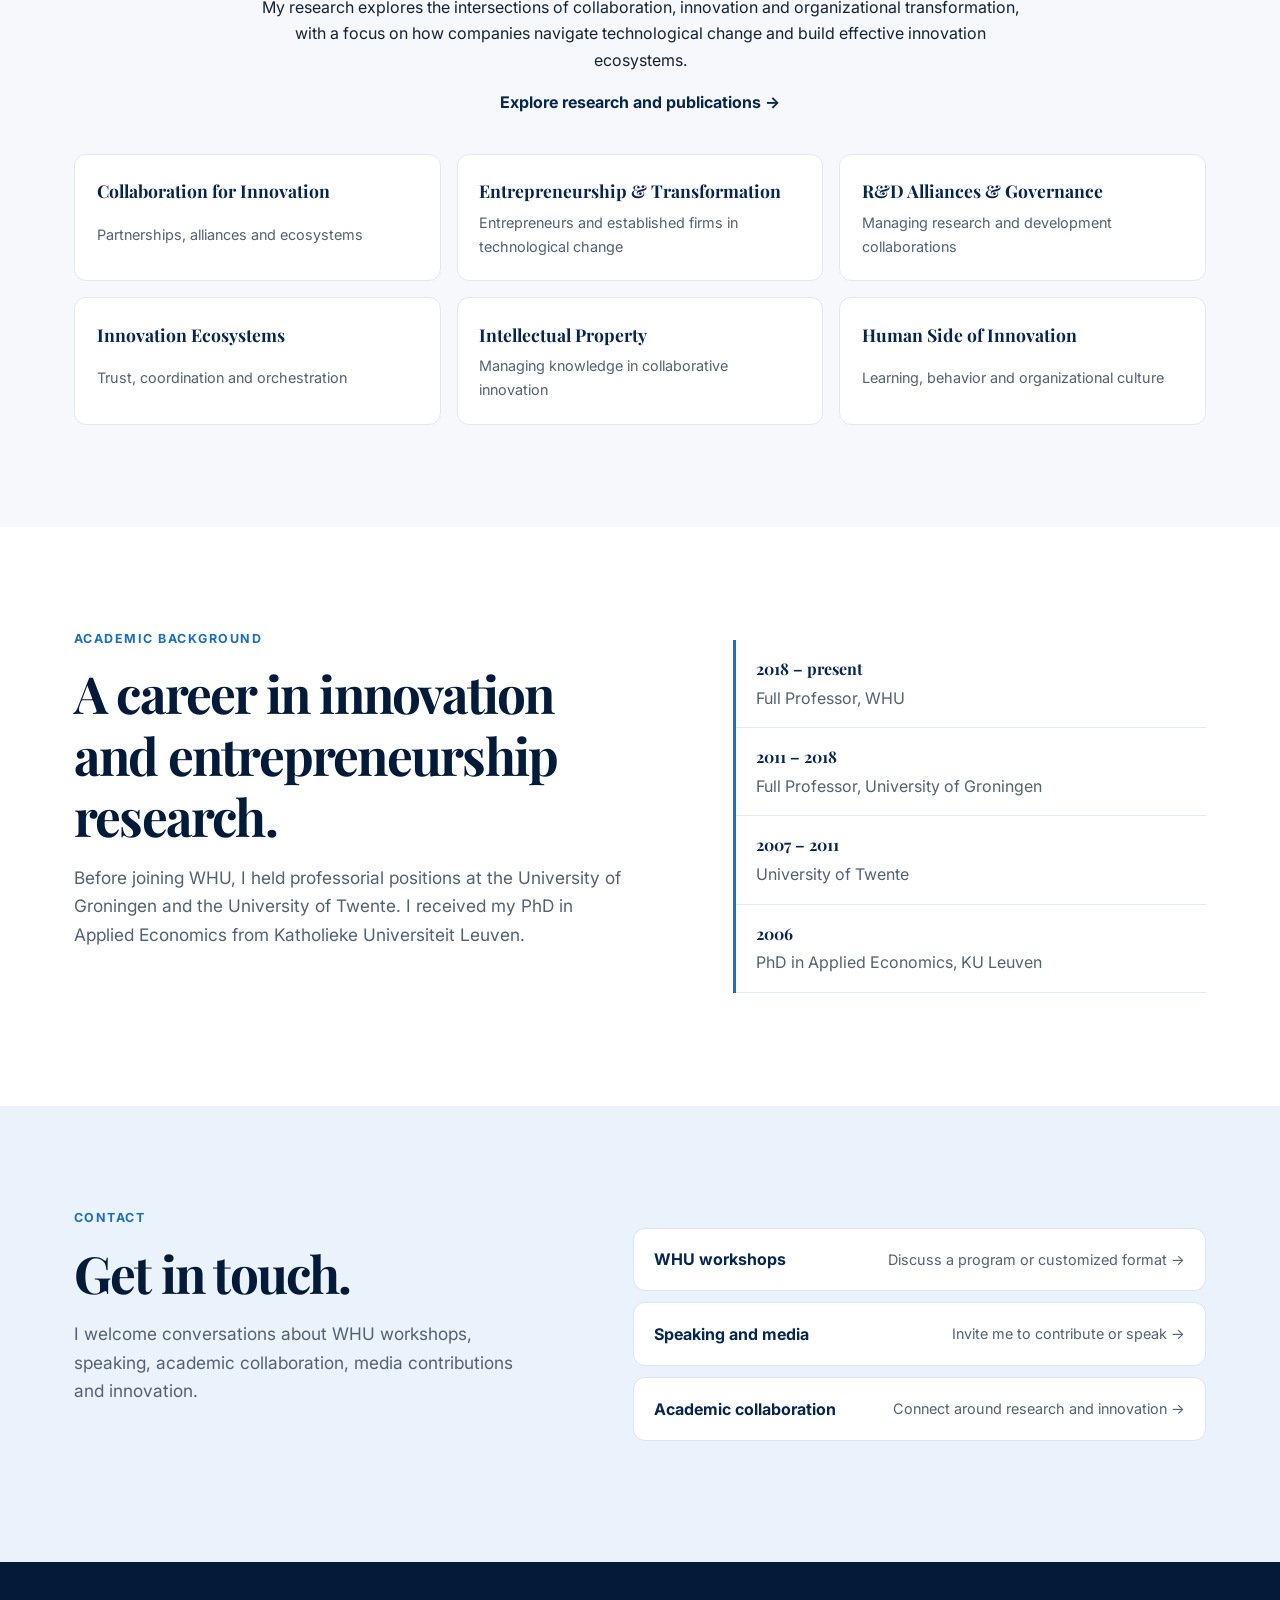
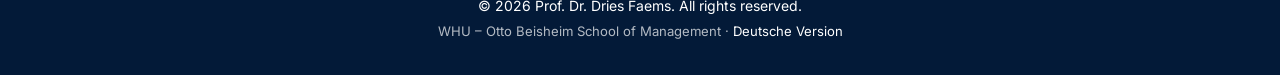
==== commit a61a57c4: "Refine personal website and WHU workshop presentation" ====
--- a/index.html
+++ b/index.html
@@ -3,816 +3,50 @@
 <head>
     <meta charset="UTF-8">
     <meta name="viewport" content="width=device-width, initial-scale=1.0">
-    <title>GenAI Expert Prof. Dr. Dries Faems | AI Workshops & Training | WHU</title>
-
-    <!-- SEO Meta Tags -->
-    <meta name="description" content="GenAI-Workshops für Unternehmen | Prof. Dr. Dries Faems bietet praxisnahe KI-Schulungen für Führungskräfte und Mitarbeiter. Expertise in ChatGPT, Copilot, Claude & Gemini. Maßgeschneiderte KI-Trainings an der WHU für Ihre Belegschaft.">
-    <meta name="keywords" content="GenAI Workshop Unternehmen, KI Workshop Mitarbeiter, KI Schulung Führungskräfte, GenAI Training Deutschland, KI Weiterbildung Firmen, Generative KI Workshop, AI Training Workforce, KI Experte Deutschland, ChatGPT Copilot Claude Gemini Training, WHU KI Programme, Enterprise AI Training, KI für Manager, GenAI Bootcamp, Dries Faems, AI business applications, prompt engineering, KI Strategie">
+    <title>Prof. Dr. Dries Faems | WHU Professor, Researcher & GenAI Expert</title>
+    <meta name="description" content="Personal website of Prof. Dr. Dries Faems, Chair of Entrepreneurship, Innovation & Technological Transformation at WHU, researcher and GenAI workshop instructor.">
     <meta name="author" content="Prof. Dr. Dries Faems">
     <meta name="robots" content="index, follow">
     <link rel="canonical" href="https://driesfaems.github.io/website/">
-
-    <!-- Open Graph Meta Tags -->
-    <meta property="og:title" content="GenAI-Workshops für Unternehmen | Prof. Dr. Dries Faems | WHU">
-    <meta property="og:description" content="Praxisnahe KI-Workshops für Ihre Belegschaft. Expertise in ChatGPT, Copilot, Claude & Gemini. Maßgeschneiderte GenAI-Trainings für Führungskräfte und Mitarbeiter.">
+    <meta property="og:title" content="Prof. Dr. Dries Faems | WHU Professor, Researcher & GenAI Expert">
+    <meta property="og:description" content="Research, teaching, GenAI workshops and public contributions by Prof. Dr. Dries Faems of WHU.">
     <meta property="og:type" content="profile">
+    <meta property="og:url" content="https://driesfaems.github.io/website/">
     <meta property="og:image" content="https://driesfaems.github.io/website/images/profile.jpg">
-    <meta property="og:url" content="https://driesfaems.github.io/website/">
-
-    <!-- Twitter Card Meta Tags -->
-    <meta name="twitter:card" content="summary_large_image">
-    <meta name="twitter:title" content="GenAI-Workshops für Unternehmen | Prof. Dr. Dries Faems">
-    <meta name="twitter:description" content="Praxisnahe KI-Workshops für Ihre Belegschaft. Expertise in ChatGPT, Copilot, Claude & Gemini. Maßgeschneiderte GenAI-Trainings.">
-    <meta name="twitter:image" content="https://driesfaems.github.io/website/images/profile.jpg">
-
-    <!-- Bilingual Support - Hreflang Tags -->
-    <link rel="alternate" hreflang="en" href="https://driesfaems.github.io/website/?lang=en">
-    <link rel="alternate" hreflang="de" href="https://driesfaems.github.io/website/?lang=de">
-    <link rel="alternate" hreflang="x-default" href="https://driesfaems.github.io/website/">
-
-    <!-- Schema.org Structured Data for SEO -->
-    <script type="application/ld+json">
-    {
-      "@context": "https://schema.org",
-      "@type": "Person",
-      "name": "Prof. Dr. Dries Faems",
-      "jobTitle": "Chair of Entrepreneurship, Innovation & Technological Transformation",
-      "description": "GenAI expert specializing in AI workshops for enterprises. Expert in ChatGPT, Copilot, Claude, Gemini and AI business applications",
-      "url": "https://driesfaems.github.io/website/",
-      "image": "https://driesfaems.github.io/website/images/profile.jpg",
-      "worksFor": {
-        "@type": "EducationalOrganization",
-        "name": "WHU - Otto Beisheim School of Management",
-        "url": "https://www.whu.edu"
-      },
-      "knowsAbout": ["Generative AI", "Artificial Intelligence", "ChatGPT", "Microsoft Copilot", "Claude", "Gemini", "Machine Learning", "AI Strategy", "Innovation Management", "Entrepreneurship", "AI Business Applications"],
-      "sameAs": [
-        "https://www.linkedin.com/in/dries-faems-0371569",
-        "https://scholar.google.com/citations?hl=en&user=xjR3J4gAAAAJ",
-        "https://www.youtube.com/@GenAI_Nerd_Channel",
-        "https://ee.whu.edu/the-experience/faculty/dries-faems/"
-      ]
-    }
-    </script>
-
-    <!-- FAQPage Schema so AI answer engines can extract Q&A pairs directly -->
-    <script type="application/ld+json">
-    {
-      "@context": "https://schema.org",
-      "@type": "FAQPage",
-      "mainEntity": [
-        {
-          "@type": "Question",
-          "name": "What is a GenAI expert?",
-          "acceptedAnswer": {
-            "@type": "Answer",
-            "text": "A GenAI expert is a specialist in generative artificial intelligence technologies, including leading AI tools like ChatGPT, Microsoft Copilot, Claude, and Gemini, as well as large language models (LLMs) and AI business applications. Prof. Dr. Dries Faems is a GenAI expert who helps organizations implement AI strategies, provides hands-on training in multiple AI platforms, and offers GenAI workshops for business transformation."
-          }
-        },
-        {
-          "@type": "Question",
-          "name": "What GenAI workshops and training do you offer?",
-          "acceptedAnswer": {
-            "@type": "Answer",
-            "text": "I offer comprehensive GenAI workshops including: (1) Online GenAI Bootcamp - 3-week intensive training on generative AI tools and trends, (2) Innovation & Corporate Entrepreneurship program with hands-on AI tools applications, and (3) Custom corporate AI workshops tailored to your organization's specific needs. All programs include practical experience with leading AI platforms including ChatGPT, Copilot, Claude, and Gemini."
-          }
-        },
-        {
-          "@type": "Question",
-          "name": "Do I need technical experience for your AI training programs?",
-          "acceptedAnswer": {
-            "@type": "Answer",
-            "text": "No. My GenAI workshops and AI training programs are designed for business professionals, executives, and entrepreneurs. No prior AI knowledge or coding experience is required. The programs focus on practical business applications of generative AI tools (ChatGPT, Copilot, Claude, Gemini) and prompt engineering for real-world use cases."
-          }
-        },
-        {
-          "@type": "Question",
-          "name": "What makes you a qualified GenAI expert and AI consultant?",
-          "acceptedAnswer": {
-            "@type": "Answer",
-            "text": "As Chair of Entrepreneurship, Innovation & Technological Transformation at WHU, I combine deep academic expertise (6,000+ citations) with hands-on AI implementation experience. I lead WHU's partnership with OpenAI, run the GenAI Nerd Channel on YouTube, and have helped numerous organizations successfully implement AI strategies and generative AI solutions."
-          }
-        },
-        {
-          "@type": "Question",
-          "name": "Can you provide custom GenAI training for my organization?",
-          "acceptedAnswer": {
-            "@type": "Answer",
-            "text": "Yes. I offer customized GenAI workshops and AI training programs tailored to your organization's specific industry, use cases, and objectives. These corporate AI workshops include hands-on demonstrations, company-specific GenAI applications, and ongoing support for successful AI implementation."
-          }
-        },
-        {
-          "@type": "Question",
-          "name": "What topics are covered in your GenAI workshops?",
-          "acceptedAnswer": {
-            "@type": "Answer",
-            "text": "My GenAI workshops cover: Leading AI tools (ChatGPT, Copilot, Claude, Gemini) and large language models, prompt engineering techniques, AI business applications, generative AI for innovation and entrepreneurship, AI strategy development, enterprise AI implementation, and practical hands-on exercises with cutting-edge GenAI tools. All content is updated regularly to reflect the latest AI developments."
-          }
-        }
-      ]
-    }
-    </script>
-
-    <!-- Service offerings schema so AI agents can answer "what workshops does he offer" with structured facts -->
-    <script type="application/ld+json">
-    {
-      "@context": "https://schema.org",
-      "@type": "ItemList",
-      "name": "GenAI Workshops & Training Programs by Prof. Dr. Dries Faems",
-      "itemListElement": [
-        {
-          "@type": "Service",
-          "position": 1,
-          "name": "Online GenAI Bootcamp",
-          "serviceType": "AI Training Program",
-          "description": "3-week intensive online training on generative AI tools and trends, covering ChatGPT, Copilot, Claude, and Gemini for business professionals.",
-          "provider": { "@type": "Person", "name": "Prof. Dr. Dries Faems" }
-        },
-        {
-          "@type": "Service",
-          "position": 2,
-          "name": "Innovation & Corporate Entrepreneurship Program",
-          "serviceType": "Executive Education",
-          "description": "Executive education program with hands-on generative AI tool applications for innovation and entrepreneurship.",
-          "provider": { "@type": "Person", "name": "Prof. Dr. Dries Faems" }
-        },
-        {
-          "@type": "Service",
-          "position": 3,
-          "name": "Custom Corporate AI Workshops",
-          "serviceType": "Corporate AI Training",
-          "description": "Custom GenAI workshops tailored to an organization's specific industry, use cases, and objectives, including hands-on demonstrations and company-specific GenAI applications.",
-          "provider": { "@type": "Person", "name": "Prof. Dr. Dries Faems" }
-        }
-      ]
-    }
-    </script>
-
-    <!-- Google Fonts -->
     <link rel="preconnect" href="https://fonts.googleapis.com">
     <link rel="preconnect" href="https://fonts.gstatic.com" crossorigin>
     <link href="https://fonts.googleapis.com/css2?family=Inter:wght@400;500;600;700&family=Playfair+Display:wght@600;700&display=swap" rel="stylesheet">
-
-    <!-- Stylesheet -->
     <link rel="stylesheet" href="css/styles.css">
 </head>
 <body>
-    <!-- Skip to main content link for accessibility -->
     <a href="#main-content" class="skip-link">Skip to main content</a>
+    <header class="header"><nav class="nav" aria-label="Main navigation"><div class="nav-container">
+        <a href="./" class="nav-brand">Dries Faems</a>
+        <button class="nav-toggle" aria-label="Toggle navigation menu" aria-expanded="false"><span class="hamburger"></span></button>
+        <ul class="nav-menu"><li><a href="about/" class="nav-link">About</a></li><li><a href="genai-workshops/" class="nav-link nav-link-primary">AI Workshops</a></li><li><a href="ai-contributions/" class="nav-link">AI Contributions</a></li><li><a href="research/" class="nav-link">Research</a></li><li><a href="#contact" class="nav-link">Contact</a></li></ul>
+        <div class="language-links" aria-label="Language selection"><a href="./" aria-current="page">EN</a><span aria-hidden="true">|</span><a href="de/">DE</a></div>
+    </div></nav></header>
 
-    <!-- Navigation -->
-    <header class="header">
-        <nav class="nav" role="navigation" aria-label="Main navigation">
-            <div class="nav-container">
-                <div class="nav-brand">
-                    <span class="nav-name">Dries Faems</span><a href="https://open.spotify.com/track/7mEDVrAHDnQJStDo8jKJJm?si=ddb8d14205054bb9" target="_blank" rel="noopener noreferrer" class="easter-egg" title="🎵" aria-label="Secret Eurovision favorite">.</a>
-                </div>
+    <main id="main-content">
+        <section class="hero hero-modern personal-hero" aria-labelledby="hero-title"><div class="container hero-content">
+            <div class="hero-image"><img src="images/profile.jpg" alt="Prof. Dr. Dries Faems" class="profile-image"></div>
+            <div class="hero-text"><p class="eyebrow">Prof. Dr. Dries Faems</p><h1 id="hero-title">Professor, researcher and GenAI workshop instructor.</h1><p class="hero-subtitle">I study and teach how organizations collaborate, innovate and respond to technological transformation.</p><p class="hero-institution">Chair of Entrepreneurship, Innovation & Technological Transformation<br>WHU – Otto Beisheim School of Management</p><div class="hero-actions"><a href="about/" class="btn btn-primary">About me</a><a href="genai-workshops/" class="btn btn-secondary">Explore WHU workshops</a></div><div class="social-links social-links-compact" aria-label="Professional profiles"><a href="https://www.linkedin.com/in/dries-faems-0371569" target="_blank" rel="noopener noreferrer" class="text-link">LinkedIn</a><a href="https://scholar.google.com/citations?hl=en&user=xjR3J4gAAAAJ" target="_blank" rel="noopener noreferrer" class="text-link">Google Scholar</a><a href="https://www.youtube.com/@GenAI_Nerd_Channel" target="_blank" rel="noopener noreferrer" class="text-link">GenAI Nerd Channel</a></div></div>
+        </div></section>
 
-                <!-- Navigation menu -->
-                <ul class="nav-menu">
-                    <li><a href="about/" class="nav-link">
-                        <span lang="en" class="lang-en">About</span>
-                        <span lang="de" class="lang-de">Über mich</span>
-                    </a></li>
-                    <li><a href="genai-workshops/" class="nav-link">
-                        <span lang="en" class="lang-en">AI Workshops</span>
-                        <span lang="de" class="lang-de">KI-Workshops</span>
-                    </a></li>
-                    <li><a href="ai-contributions/" class="nav-link">
-                        <span lang="en" class="lang-en">AI Contributions</span>
-                        <span lang="de" class="lang-de">KI-Beiträge</span>
-                    </a></li>
-                    <li><a href="research/" class="nav-link">
-                        <span lang="en" class="lang-en">Research</span>
-                        <span lang="de" class="lang-de">Forschung</span>
-                    </a></li>
-                    <li><a href="#contact" class="nav-link">
-                        <span lang="en" class="lang-en">Contact</span>
-                        <span lang="de" class="lang-de">Kontakt</span>
-                    </a></li>
-                </ul>
+        <section id="about" class="section section-alt"><div class="container two-column-section"><div class="section-heading left"><p class="eyebrow">About</p><h2>Connecting research, teaching and practical experimentation.</h2><p>My work combines academic research on innovation management and entrepreneurship with practical experimentation in generative AI. I help leaders and professionals understand how new technologies affect work, innovation and organizational change.</p><a href="about/" class="text-link">Read the full profile <span aria-hidden="true">→</span></a></div><div class="academic-facts"><strong>Current role</strong><span>Chair of Entrepreneurship, Innovation & Technological Transformation, WHU</span><strong>Areas of expertise</strong><span>Innovation management · Entrepreneurship · Collaboration · GenAI applications</span><strong>Public engagement</strong><span>WHU executive education, AI workshops and the GenAI Nerd Channel</span></div></div></section>
 
-                <!-- Language toggle -->
-                <div class="lang-toggle">
-                    <button class="lang-btn" data-lang="en" aria-label="Switch to English">EN</button>
-                    <span>|</span>
-                    <button class="lang-btn" data-lang="de" aria-label="Wechseln zu Deutsch">DE</button>
-                </div>
+        <section id="workshops" class="section" aria-labelledby="workshops-title"><div class="container"><div class="section-heading"><p class="eyebrow">WHU Executive Education</p><h2 id="workshops-title">GenAI workshops and programs.</h2><p>I teach practical GenAI workshops through WHU, helping executives and professionals explore current tools and connect them to innovation, entrepreneurship and everyday business work.</p><a href="genai-workshops/" class="btn btn-primary">View all workshop formats</a></div><div class="service-grid"><article class="service-card service-card-featured"><p class="card-kicker">Online program</p><h3>Mastering GenAI Trends & Tools</h3><p>A three-week online bootcamp on current GenAI trends, tools and practical business applications. No prior coding experience is required.</p><a href="https://ee.whu.edu/open-programs/bootcamp-mastering-novel-trends-and-tools-in-generative-ai/" target="_blank" rel="noopener noreferrer" class="text-link">Learn more at WHU →</a></article><article class="service-card"><p class="card-kicker">Executive program</p><h3>Innovation & Corporate Entrepreneurship Essentials</h3><p>Hands-on applications of GenAI for customer-centric exploration, innovation processes and entrepreneurial opportunities.</p><a href="https://ee.whu.edu/open-programs/innovation-and-corporate-entrepreneurship-essentials-program/" target="_blank" rel="noopener noreferrer" class="text-link">Learn more at WHU →</a></article><article class="service-card"><p class="card-kicker">Executive program</p><h3>Transformative Storytelling with AI</h3><p>AI-supported storytelling techniques for leaders and innovators who want to communicate ideas with greater clarity and impact.</p><a href="https://ee.whu.edu/open-programs/transformative-storytelling-with-ai-for-leaders-and-innovators/" target="_blank" rel="noopener noreferrer" class="text-link">Learn more at WHU →</a></article></div><p class="section-note">I also provide customized workshops for organizations where a tailored format would be useful. <a href="#contact" class="text-link">Get in touch to discuss this option.</a></p></div></section>
 
-                <!-- Mobile menu toggle -->
-                <button class="nav-toggle" aria-label="Toggle navigation menu" aria-expanded="false">
-                    <span class="hamburger"></span>
-                </button>
-            </div>
-        </nav>
-    </header>
+        <section id="media" class="section section-dark"><div class="container media-section"><div class="section-heading left"><p class="eyebrow eyebrow-light">GenAI Nerd Channel</p><h2>Practical AI learning beyond the classroom.</h2><p>I share accessible explanations, tool comparisons and demonstrations of generative AI for business and innovation.</p><a href="https://www.youtube.com/@GenAI_Nerd_Channel" target="_blank" rel="noopener noreferrer" class="btn btn-light">Visit the channel</a></div><div class="videos-grid"><a href="https://youtu.be/WXkUi3Z-zOo" target="_blank" rel="noopener noreferrer" class="video-thumbnail-link"><img src="https://img.youtube.com/vi/WXkUi3Z-zOo/maxresdefault.jpg" alt="AI tools comparison video" loading="lazy"></a><a href="https://youtu.be/DuuV6pQQDD4" target="_blank" rel="noopener noreferrer" class="video-thumbnail-link"><img src="https://img.youtube.com/vi/DuuV6pQQDD4/maxresdefault.jpg" alt="Prompt engineering video" loading="lazy"></a></div></div></section>
 
-    <!-- Main Content -->
-    <main id="main-content">
-        <!-- Hero Section -->
-        <section id="hero" class="hero section">
-            <div class="container">
-                <div class="hero-content">
-                    <div class="hero-image">
-                        <img src="images/profile.jpg" alt="GenAI Expert Prof. Dr. Dries Faems - KI-Workshop Trainer für Unternehmen, Experte für ChatGPT, Copilot, Claude und Gemini" class="profile-image">
-                    </div>
-                    <div class="hero-text">
-                        <h1 class="hero-title">Prof. Dr. Dries Faems<br><span style="font-size: 0.7em; color: var(--color-medium-blue);">
-                            <span lang="en" class="lang-en">GenAI Expert & AI Innovation Leader</span>
-                            <span lang="de" class="lang-de">GenAI-Experte & KI-Innovationsführer</span>
-                        </span></h1>
-                        <p class="hero-subtitle">
-                            <span lang="en" class="lang-en">Chair of Entrepreneurship, Innovation & Technological Transformation</span>
-                            <span lang="de" class="lang-de">Lehrstuhl für Entrepreneurship, Innovation & Technologische Transformation</span>
-                        </p>
-                        <p class="hero-institution">WHU – Otto Beisheim School of Management</p>
+        <section id="research" class="section section-alt"><div class="container"><div class="section-heading"><p class="eyebrow">Research</p><h2>How organizations collaborate, innovate and transform.</h2><p>My research explores the intersections of collaboration, innovation and organizational transformation, with a focus on how companies navigate technological change and build effective innovation ecosystems.</p><a href="research/" class="text-link">Explore research and publications <span aria-hidden="true">→</span></a></div><div class="topic-grid"><article><strong>Collaboration for Innovation</strong><span>Partnerships, alliances and ecosystems</span></article><article><strong>Entrepreneurship & Transformation</strong><span>Entrepreneurs and established firms in technological change</span></article><article><strong>R&D Alliances & Governance</strong><span>Managing research and development collaborations</span></article><article><strong>Innovation Ecosystems</strong><span>Trust, coordination and orchestration</span></article><article><strong>Intellectual Property</strong><span>Managing knowledge in collaborative innovation</span></article><article><strong>Human Side of Innovation</strong><span>Learning, behavior and organizational culture</span></article></div></div></section>
 
-                        <!-- Social Links -->
-                        <div class="social-links">
-                            <a href="https://de.linkedin.com/in/dries-faems-0371569" target="_blank" rel="noopener noreferrer" class="social-link" aria-label="LinkedIn Profile">
-                                <svg width="24" height="24" viewBox="0 0 24 24" fill="currentColor" aria-hidden="true">
-                                    <path d="M19 0h-14c-2.761 0-5 2.239-5 5v14c0 2.761 2.239 5 5 5h14c2.762 0 5-2.239 5-5v-14c0-2.761-2.238-5-5-5zm-11 19h-3v-11h3v11zm-1.5-12.268c-.966 0-1.75-.79-1.75-1.764s.784-1.764 1.75-1.764 1.75.79 1.75 1.764-.783 1.764-1.75 1.764zm13.5 12.268h-3v-5.604c0-3.368-4-3.113-4 0v5.604h-3v-11h3v1.765c1.396-2.586 7-2.777 7 2.476v6.759z"/>
-                                </svg>
-                                <span>LinkedIn</span>
-                            </a>
-                            <a href="https://scholar.google.com/citations?hl=en&user=xjR3J4gAAAAJ" target="_blank" rel="noopener noreferrer" class="social-link" aria-label="Google Scholar Profile">
-                                <svg width="24" height="24" viewBox="0 0 24 24" fill="currentColor" aria-hidden="true">
-                                    <path d="M12 24a7 7 0 1 1 0-14 7 7 0 0 1 0 14zm0-24L0 9.5l4.838 3.94A8 8 0 0 1 12 9a8 8 0 0 1 7.162 4.44L24 9.5z"/>
-                                </svg>
-                                <span>Google Scholar</span>
-                            </a>
-                            <a href="https://www.youtube.com/@GenAI_Nerd_Channel" target="_blank" rel="noopener noreferrer" class="social-link social-link-youtube" aria-label="YouTube Channel - GenAI Nerd Channel">
-                                <svg width="24" height="24" viewBox="0 0 24 24" fill="currentColor" aria-hidden="true">
-                                    <path d="M23.498 6.186a3.016 3.016 0 0 0-2.122-2.136C19.505 3.545 12 3.545 12 3.545s-7.505 0-9.377.505A3.017 3.017 0 0 0 .502 6.186C0 8.07 0 12 0 12s0 3.93.502 5.814a3.016 3.016 0 0 0 2.122 2.136c1.871.505 9.376.505 9.376.505s7.505 0 9.377-.505a3.015 3.015 0 0 0 2.122-2.136C24 15.93 24 12 24 12s0-3.93-.502-5.814zM9.545 15.568V8.432L15.818 12l-6.273 3.568z"/>
-                                </svg>
-                                <span lang="en" class="lang-en">YouTube Channel</span>
-                                <span lang="de" class="lang-de">YouTube-Kanal</span>
-                            </a>
-                        </div>
-                    </div>
-                </div>
-            </div>
-        </section>
+        <section id="career" class="section"><div class="container career-preview"><div class="section-heading left"><p class="eyebrow">Academic background</p><h2>A career in innovation and entrepreneurship research.</h2><p>Before joining WHU, I held professorial positions at the University of Groningen and the University of Twente. I received my PhD in Applied Economics from Katholieke Universiteit Leuven.</p></div><div class="career-facts"><div><strong>2018 – present</strong><span>Full Professor, WHU</span></div><div><strong>2011 – 2018</strong><span>Full Professor, University of Groningen</span></div><div><strong>2007 – 2011</strong><span>University of Twente</span></div><div><strong>2006</strong><span>PhD in Applied Economics, KU Leuven</span></div></div></div></section>
 
-        <!-- About Section -->
-        <section id="about" class="about section section-alt">
-            <div class="container">
-                <h2 class="section-title">
-                    <span lang="en" class="lang-en">About</span>
-                    <span lang="de" class="lang-de">Über mich</span>
-                </h2>
-                <div class="about-content">
-                    <div class="about-text">
-                        <p>
-                            <span lang="en" class="lang-en">Prof. Dr. Dries Faems is a recognized <strong>GenAI expert</strong> and Chair of Entrepreneurship, Innovation & Technological Transformation at WHU – Otto Beisheim School of Management. He helps organizations apply <strong>generative AI</strong> tools such as <strong>ChatGPT, Microsoft Copilot, Claude, and Gemini</strong> through hands-on <strong>AI workshops</strong>, executive education, and his <strong>GenAI Nerd Channel</strong> on YouTube.</span>
-                            <span lang="de" class="lang-de">Prof. Dr. Dries Faems ist ein anerkannter <strong>GenAI-Experte</strong> und Inhaber des Lehrstuhls für Entrepreneurship, Innovation & Technologische Transformation an der WHU – Otto Beisheim School of Management. Er hilft Organisationen, <strong>Generative KI</strong>-Tools wie <strong>ChatGPT, Microsoft Copilot, Claude und Gemini</strong> anzuwenden – durch praxisnahe <strong>KI-Workshops</strong>, Executive Education und seinen <strong>GenAI Nerd Channel</strong> auf YouTube.</span>
-                        </p>
-                    </div>
-
-                    <div class="about-highlights">
-                        <h3 class="highlights-title">
-                            <span lang="en" class="lang-en">Highlights</span>
-                            <span lang="de" class="lang-de">Auf einen Blick</span>
-                        </h3>
-                        <ul class="highlights-list">
-                            <li>
-                                <span lang="en" class="lang-en">Chair of Entrepreneurship, Innovation & Technological Transformation, WHU</span>
-                                <span lang="de" class="lang-de">Lehrstuhl für Entrepreneurship, Innovation & Technologische Transformation, WHU</span>
-                            </li>
-                            <li>
-                                <span lang="en" class="lang-en">AI Tools: ChatGPT, Copilot, Claude & Gemini</span>
-                                <span lang="de" class="lang-de">KI-Tools: ChatGPT, Copilot, Claude & Gemini</span>
-                            </li>
-                            <li>
-                                <span lang="en" class="lang-en">Leads WHU's partnership with OpenAI</span>
-                                <span lang="de" class="lang-de">Leitet die WHU-Partnerschaft mit OpenAI</span>
-                            </li>
-                            <li>
-                                <span lang="en" class="lang-en">YouTube Creator: GenAI Nerd Channel</span>
-                                <span lang="de" class="lang-de">YouTube-Creator: GenAI Nerd Channel</span>
-                            </li>
-                        </ul>
-                        <p><a href="about/" class="btn btn-secondary">
-                            <span lang="en" class="lang-en">Read the full profile</span>
-                            <span lang="de" class="lang-de">Vollständiges Profil lesen</span>
-                        </a></p>
-                    </div>
-                </div>
-            </div>
-        </section>
-
-        <!-- GenAI Workshops Section -->
-        <section id="genai" class="genai section">
-            <div class="container">
-                <h2 class="section-title">
-                    <span lang="en" class="lang-en">GenAI Workshops & AI Training Programs</span>
-                    <span lang="de" class="lang-de">GenAI-Workshops & KI-Trainingsprogramme</span>
-                </h2>
-                <p class="section-intro">
-                    <span lang="en" class="lang-en">Hands-on <strong>GenAI workshops</strong> and <strong>AI executive education</strong> covering ChatGPT, Copilot, Claude, and Gemini &mdash; from an online bootcamp to fully customized corporate training.</span>
-                    <span lang="de" class="lang-de">Praxisnahe <strong>GenAI-Workshops</strong> und <strong>KI-Executive-Education</strong> zu ChatGPT, Copilot, Claude und Gemini &ndash; vom Online-Bootcamp bis zum maßgeschneiderten Firmentraining.</span>
-                </p>
-                <p><a href="genai-workshops/" class="btn btn-secondary">
-                    <span lang="en" class="lang-en">Explore the full GenAI Workshops page</span>
-                    <span lang="de" class="lang-de">Zur vollständigen GenAI-Workshops-Seite</span>
-                </a></p>
-
-                <div class="genai-highlight">
-                    <div class="genai-youtube">
-                        <div class="youtube-badge">
-                            <svg width="48" height="48" viewBox="0 0 24 24" fill="#FF0000" aria-hidden="true">
-                                <path d="M23.498 6.186a3.016 3.016 0 0 0-2.122-2.136C19.505 3.545 12 3.545 12 3.545s-7.505 0-9.377.505A3.017 3.017 0 0 0 .502 6.186C0 8.07 0 12 0 12s0 3.93.502 5.814a3.016 3.016 0 0 0 2.122 2.136c1.871.505 9.376.505 9.376.505s7.505 0 9.377-.505a3.015 3.015 0 0 0 2.122-2.136C24 15.93 24 12 24 12s0-3.93-.502-5.814zM9.545 15.568V8.432L15.818 12l-6.273 3.568z"/>
-                            </svg>
-                            <div>
-                                <h3 class="youtube-title">
-                                    <span lang="en" class="lang-en">GenAI Nerd Channel - Free AI Training</span>
-                                    <span lang="de" class="lang-de">GenAI Nerd Channel - Kostenloses KI-Training</span>
-                                </h3>
-                                <p class="youtube-description">
-                                    <span lang="en" class="lang-en">Free <strong>GenAI tutorials</strong>, <strong>AI tools guides</strong> (ChatGPT, Copilot, Claude, Gemini), and practical demonstrations of generative AI tools for business. Learn prompt engineering, AI automation, and cutting-edge AI applications.</span>
-                                    <span lang="de" class="lang-de">Kostenlose <strong>GenAI-Tutorials</strong>, <strong>KI-Tools-Anleitungen</strong> (ChatGPT, Copilot, Claude, Gemini) und praktische Demonstrationen von Generativen KI-Tools für Unternehmen. Lernen Sie Prompt-Engineering, KI-Automatisierung und modernste KI-Anwendungen.</span>
-                                </p>
-                                <a href="https://www.youtube.com/@GenAI_Nerd_Channel" target="_blank" rel="noopener noreferrer" class="btn btn-youtube">
-                                    <svg width="20" height="20" viewBox="0 0 24 24" fill="currentColor" aria-hidden="true">
-                                        <path d="M23.498 6.186a3.016 3.016 0 0 0-2.122-2.136C19.505 3.545 12 3.545 12 3.545s-7.505 0-9.377.505A3.017 3.017 0 0 0 .502 6.186C0 8.07 0 12 0 12s0 3.93.502 5.814a3.016 3.016 0 0 0 2.122 2.136c1.871.505 9.376.505 9.376.505s7.505 0 9.377-.505a3.015 3.015 0 0 0 2.122-2.136C24 15.93 24 12 24 12s0-3.93-.502-5.814zM9.545 15.568V8.432L15.818 12l-6.273 3.568z"/>
-                                    </svg>
-                                    <span lang="en" class="lang-en">Visit YouTube Channel</span>
-                                    <span lang="de" class="lang-de">YouTube-Kanal besuchen</span>
-                                </a>
-                            </div>
-                        </div>
-                        
-                        <div class="videos-grid">
-                            <div class="youtube-embed">
-                                <a href="https://youtu.be/WXkUi3Z-zOo" target="_blank" rel="noopener noreferrer" class="video-thumbnail-link">
-                                    <div class="video-thumbnail">
-                                        <img src="https://img.youtube.com/vi/WXkUi3Z-zOo/maxresdefault.jpg" alt="GenAI Nerd Channel - AI Tools Comparison" loading="lazy">
-                                        <div class="play-button">
-                                            <svg width="68" height="48" viewBox="0 0 68 48" fill="none">
-                                                <path d="M66.52 7.74c-.78-2.93-3.07-5.24-6-6.03C55.22 0 34 0 34 0S12.78 0 7.48 1.71c-2.93.79-5.22 3.1-6 6.03C0 13.06 0 24 0 24s0 10.94 1.48 16.26c.78 2.93 3.07 5.24 6 6.03C12.78 48 34 48 34 48s21.22 0 26.52-1.71c2.93-.79 5.22-3.1 6-6.03C68 34.94 68 24 68 24s0-10.94-1.48-16.26z" fill="#FF0000"/>
-                                                <path d="M45 24L27 14v20l18-10z" fill="#FFF"/>
-                                            </svg>
-                                        </div>
-                                    </div>
-                                </a>
-                            </div>
-
-                            <div class="youtube-embed">
-                                <a href="https://youtu.be/DuuV6pQQDD4" target="_blank" rel="noopener noreferrer" class="video-thumbnail-link">
-                                    <div class="video-thumbnail">
-                                        <img src="https://img.youtube.com/vi/DuuV6pQQDD4/maxresdefault.jpg" alt="GenAI Nerd Channel - Prompt Engineering" loading="lazy">
-                                        <div class="play-button">
-                                            <svg width="68" height="48" viewBox="0 0 68 48" fill="none">
-                                                <path d="M66.52 7.74c-.78-2.93-3.07-5.24-6-6.03C55.22 0 34 0 34 0S12.78 0 7.48 1.71c-2.93.79-5.22 3.1-6 6.03C0 13.06 0 24 0 24s0 10.94 1.48 16.26c.78 2.93 3.07 5.24 6 6.03C12.78 48 34 48 34 48s21.22 0 26.52-1.71c2.93-.79 5.22-3.1 6-6.03C68 34.94 68 24 68 24s0-10.94-1.48-16.26z" fill="#FF0000"/>
-                                                <path d="M45 24L27 14v20l18-10z" fill="#FFF"/>
-                                            </svg>
-                                        </div>
-                                    </div>
-                                </a>
-                            </div>
-
-                            <div class="youtube-embed">
-                                <a href="https://youtu.be/JVArnDgQ-UE" target="_blank" rel="noopener noreferrer" class="video-thumbnail-link">
-                                    <div class="video-thumbnail">
-                                        <img src="https://img.youtube.com/vi/JVArnDgQ-UE/maxresdefault.jpg" alt="GenAI Nerd Channel - AI Business Applications" loading="lazy">
-                                        <div class="play-button">
-                                            <svg width="68" height="48" viewBox="0 0 68 48" fill="none">
-                                                <path d="M66.52 7.74c-.78-2.93-3.07-5.24-6-6.03C55.22 0 34 0 34 0S12.78 0 7.48 1.71c-2.93.79-5.22 3.1-6 6.03C0 13.06 0 24 0 24s0 10.94 1.48 16.26c.78 2.93 3.07 5.24 6 6.03C12.78 48 34 48 34 48s21.22 0 26.52-1.71c2.93-.79 5.22-3.1 6-6.03C68 34.94 68 24 68 24s0-10.94-1.48-16.26z" fill="#FF0000"/>
-                                                <path d="M45 24L27 14v20l18-10z" fill="#FFF"/>
-                                            </svg>
-                                        </div>
-                                    </div>
-                                </a>
-                            </div>
-                        </div>
-                    </div>
-                </div>
-
-                <div class="genai-programs">
-                    <h3 class="genai-programs-title">
-                        <span lang="en" class="lang-en">Training Formats</span>
-                        <span lang="de" class="lang-de">Trainingsformate</span>
-                    </h3>
-                    <ul class="highlights-list genai-programs-list">
-                        <li>Online GenAI Bootcamp</li>
-                        <li>
-                            <span lang="en" class="lang-en">Innovation & Corporate Entrepreneurship Essentials</span>
-                            <span lang="de" class="lang-de">Innovation & Corporate Entrepreneurship Essentials</span>
-                        </li>
-                        <li>
-                            <span lang="en" class="lang-en">Transformative Storytelling with AI</span>
-                            <span lang="de" class="lang-de">Transformatives Storytelling mit KI</span>
-                        </li>
-                        <li>
-                            <span lang="en" class="lang-en">Custom Corporate Workshops</span>
-                            <span lang="de" class="lang-de">Maßgeschneiderte Firmen-Workshops</span>
-                        </li>
-                    </ul>
-                </div>
-            </div>
-        </section>
-
-        <!-- Research Interests Section -->
-        <section id="research" class="research section section-alt">
-            <div class="container">
-                <h2 class="section-title">
-                    <span lang="en" class="lang-en">Research Interests</span>
-                    <span lang="de" class="lang-de">Forschungsinteressen</span>
-                </h2>
-                <p class="section-intro">
-                    <span lang="en" class="lang-en">My research explores the dynamic intersections of collaboration, innovation, and organizational transformation, with a focus on how companies navigate technological change and build effective innovation ecosystems.</span>
-                    <span lang="de" class="lang-de">Meine Forschung untersucht die dynamischen Schnittstellen von Zusammenarbeit, Innovation und organisatorischer Transformation, mit Fokus darauf, wie Unternehmen technologischen Wandel meistern und effektive Innovationsökosysteme aufbauen.</span>
-                </p>
-                <p><a href="research/" class="btn btn-secondary">
-                    <span lang="en" class="lang-en">Read the full research page</span>
-                    <span lang="de" class="lang-de">Zur vollständigen Forschungsseite</span>
-                </a></p>
-
-                <ul class="highlights-list research-topics-list">
-                    <li><span lang="en" class="lang-en">Collaboration for Innovation</span><span lang="de" class="lang-de">Zusammenarbeit für Innovation</span></li>
-                    <li><span lang="en" class="lang-en">Entrepreneurship & Technological Transformation</span><span lang="de" class="lang-de">Entrepreneurship & Technologische Transformation</span></li>
-                    <li><span lang="en" class="lang-en">R&D Alliances & Governance</span><span lang="de" class="lang-de">F&E-Allianzen & Governance</span></li>
-                    <li><span lang="en" class="lang-en">Innovation Ecosystems</span><span lang="de" class="lang-de">Innovationsökosysteme</span></li>
-                    <li><span lang="en" class="lang-en">Intellectual Property Management</span><span lang="de" class="lang-de">Geistiges Eigentum Management</span></li>
-                    <li><a href="https://www.youtube.com/watch?v=FsLaTZmP6Uw" target="_blank" rel="noopener noreferrer" class="easter-egg" title="🏓" aria-label="Secret table tennis rally"><span lang="en" class="lang-en">Human Side of Innovation</span><span lang="de" class="lang-de">Menschliche Seite der Innovation</span></a></li>
-                </ul>
-            </div>
-        </section>
-
-        <!-- Publications Section -->
-        <section id="publications" class="publications section">
-            <div class="container">
-                <h2 class="section-title">
-                    <span lang="en" class="lang-en">Publications</span>
-                    <span lang="de" class="lang-de">Publikationen</span>
-                </h2>
-                <p class="section-intro">
-                    <span lang="en" class="lang-en">My research has contributed to advancing our understanding of innovation management and entrepreneurship, with publications in leading journals such as <strong>Academy of Management Journal</strong>, <strong>Strategic Management Journal</strong>, <strong>Journal of Management</strong>, <strong>Research Policy</strong>, and <strong>Journal of Management Studies</strong>.</span>
-                    <span lang="de" class="lang-de">Meine Forschung hat dazu beigetragen, unser Verständnis von Innovationsmanagement und Entrepreneurship zu erweitern, mit Publikationen in führenden Zeitschriften wie <strong>Academy of Management Journal</strong>, <strong>Strategic Management Journal</strong>, <strong>Journal of Management</strong>, <strong>Research Policy</strong> und <strong>Journal of Management Studies</strong>.</span>
-                </p>
-
-                <div class="publications-cta">
-                    <p>
-                        <span lang="en" class="lang-en">View my complete publication record and citation metrics:</span>
-                        <span lang="de" class="lang-de">Vollständige Publikationsliste und Zitationsmetriken anzeigen:</span>
-                    </p>
-                    <a href="https://scholar.google.com/citations?hl=en&user=xjR3J4gAAAAJ" target="_blank" rel="noopener noreferrer" class="btn btn-primary">
-                        <svg xmlns="http://www.w3.org/2000/svg" width="20" height="20" viewBox="0 0 24 24" fill="currentColor" style="margin-right: 8px; vertical-align: middle;">
-                            <path d="M12 24a7 7 0 1 1 0-14 7 7 0 0 1 0 14zm0-24L0 9.5l4.838 3.94A8 8 0 0 1 12 9a8 8 0 0 1 7.162 4.44L24 9.5z"/>
-                        </svg>
-                        <span lang="en" class="lang-en">Google Scholar Profile</span>
-                        <span lang="de" class="lang-de">Google Scholar Profil</span>
-                    </a>
-                </div>
-            </div>
-        </section>
-
-        <!-- AI Contributions Section -->
-        <section id="ai-contributions" class="ai-contributions section section-alt">
-            <div class="container">
-                <h2 class="section-title">
-                    <span lang="en" class="lang-en">AI Contributions & Media</span>
-                    <span lang="de" class="lang-de">KI-Beiträge & Medien</span>
-                </h2>
-                <p class="section-intro">
-                    <span lang="en" class="lang-en">As a recognized <strong>GenAI expert</strong>, I regularly contribute to leading publications and media outlets, sharing insights on artificial intelligence, AI regulation, and the future of generative AI in business.</span>
-                    <span lang="de" class="lang-de">Als anerkannter <strong>GenAI-Experte</strong> trage ich regelmäßig zu führenden Publikationen und Medien bei und teile Einblicke zu Künstlicher Intelligenz, KI-Regulierung und der Zukunft von Generativer KI im Geschäftsleben.</span>
-                </p>
-                <p><a href="ai-contributions/" class="btn btn-secondary">
-                    <span lang="en" class="lang-en">View all AI Contributions</span>
-                    <span lang="de" class="lang-de">Alle KI-Beiträge ansehen</span>
-                </a></p>
-
-                <ul class="highlights-list">
-                    <li>Handelsblatt &mdash; <span lang="en" class="lang-en">AI Briefing: "What You Should Try Out"</span><span lang="de" class="lang-de">KI-Briefing: "Das sollten Sie ausprobieren"</span></li>
-                    <li>WHU Knowledge &mdash; <span lang="en" class="lang-en">From Tool to Co-Creator: How GenAI is Redefining Innovation</span><span lang="de" class="lang-de">Vom Werkzeug zum Partner: Wie GenAI Innovation neu definiert</span></li>
-                </ul>
-            </div>
-        </section>
-
-        <!-- Career Section -->
-        <section id="career" class="career section">
-            <div class="container">
-                <h2 class="section-title">
-                    <span lang="en" class="lang-en">Academic Background</span>
-                    <span lang="de" class="lang-de">Akademischer Werdegang</span>
-                </h2>
-
-                <div class="career-content">
-                    <div class="career-column">
-                        <h3 class="career-subtitle">
-                            <span lang="en" class="lang-en">Education</span>
-                            <span lang="de" class="lang-de">Ausbildung</span>
-                        </h3>
-                        <div class="timeline">
-                            <div class="timeline-item">
-                                <div class="timeline-marker"></div>
-                                <div class="timeline-content">
-                                    <span class="timeline-year">2006</span>
-                                    <h4 class="timeline-title">
-                                        <span lang="en" class="lang-en">PhD in Applied Economics</span>
-                                        <span lang="de" class="lang-de">Promotion in Angewandter Wirtschaftswissenschaft</span>
-                                    </h4>
-                                    <p class="timeline-institution">
-                                        <span lang="en" class="lang-en">Katholieke Universiteit Leuven, Belgium</span>
-                                        <span lang="de" class="lang-de">Katholieke Universiteit Leuven, Belgien</span>
-                                    </p>
-                                    <p class="timeline-detail">
-                                        <span lang="en" class="lang-en">Dissertation: "Collaboration for Innovation: Processes of Governance and Learning in R&D Alliances"</span>
-                                        <span lang="de" class="lang-de">Dissertation: "Zusammenarbeit für Innovation: Governance- und Lernprozesse in F&E-Allianzen"</span>
-                                    </p>
-                                </div>
-                            </div>
-
-                            <div class="timeline-item">
-                                <div class="timeline-marker"></div>
-                                <div class="timeline-content">
-                                    <span class="timeline-year">2001</span>
-                                    <h4 class="timeline-title">
-                                        <span lang="en" class="lang-en">Masters in Commercial Engineering</span>
-                                        <span lang="de" class="lang-de">Master in Wirtschaftsingenieurwesen</span>
-                                    </h4>
-                                    <p class="timeline-institution">
-                                        <span lang="en" class="lang-en">Katholieke Universiteit Leuven, Belgium</span>
-                                        <span lang="de" class="lang-de">Katholieke Universiteit Leuven, Belgien</span>
-                                    </p>
-                                    <p class="timeline-detail">
-                                        <span lang="en" class="lang-en">Graduated magna cum laude</span>
-                                        <span lang="de" class="lang-de">Abschluss magna cum laude</span>
-                                    </p>
-                                </div>
-                            </div>
-                        </div>
-                    </div>
-
-                    <div class="career-column">
-                        <h3 class="career-subtitle">
-                            <span lang="en" class="lang-en">Academic Positions</span>
-                            <span lang="de" class="lang-de">Akademische Positionen</span>
-                        </h3>
-                        <div class="timeline">
-                            <div class="timeline-item">
-                                <div class="timeline-marker active"></div>
-                                <div class="timeline-content">
-                                    <span class="timeline-year">
-                                        <span lang="en" class="lang-en">2018 – Present</span>
-                                        <span lang="de" class="lang-de">2018 – Heute</span>
-                                    </span>
-                                    <h4 class="timeline-title">
-                                        <span lang="en" class="lang-en">Full Professor</span>
-                                        <span lang="de" class="lang-de">Ordentlicher Professor</span>
-                                    </h4>
-                                    <p class="timeline-institution">
-                                        <span lang="en" class="lang-en">WHU – Otto Beisheim School of Management, Germany</span>
-                                        <span lang="de" class="lang-de">WHU – Otto Beisheim School of Management, Deutschland</span>
-                                    </p>
-                                    <p class="timeline-detail">
-                                        <span lang="en" class="lang-en">Chair of Entrepreneurship, Innovation & Technological Transformation</span>
-                                        <span lang="de" class="lang-de">Lehrstuhl für Entrepreneurship, Innovation & Technologische Transformation</span>
-                                    </p>
-                                </div>
-                            </div>
-
-                            <div class="timeline-item">
-                                <div class="timeline-marker"></div>
-                                <div class="timeline-content">
-                                    <span class="timeline-year">2011 – 2018</span>
-                                    <h4 class="timeline-title">
-                                        <span lang="en" class="lang-en">Full Professor</span>
-                                        <span lang="de" class="lang-de">Ordentlicher Professor</span>
-                                    </h4>
-                                    <p class="timeline-institution">
-                                        <span lang="en" class="lang-en">University of Groningen, Netherlands</span>
-                                        <span lang="de" class="lang-de">Universität Groningen, Niederlande</span>
-                                    </p>
-                                    <p class="timeline-detail">
-                                        <span lang="en" class="lang-en">Faculty of Economics and Business</span>
-                                        <span lang="de" class="lang-de">Fakultät für Wirtschaftswissenschaften</span>
-                                    </p>
-                                </div>
-                            </div>
-
-                            <div class="timeline-item">
-                                <div class="timeline-marker"></div>
-                                <div class="timeline-content">
-                                    <span class="timeline-year">2009 – 2011</span>
-                                    <h4 class="timeline-title">
-                                        <span lang="en" class="lang-en">Associate Professor</span>
-                                        <span lang="de" class="lang-de">Außerordentlicher Professor</span>
-                                    </h4>
-                                    <p class="timeline-institution">
-                                        <span lang="en" class="lang-en">University of Twente, Netherlands</span>
-                                        <span lang="de" class="lang-de">Universität Twente, Niederlande</span>
-                                    </p>
-                                </div>
-                            </div>
-
-                            <div class="timeline-item">
-                                <div class="timeline-marker"></div>
-                                <div class="timeline-content">
-                                    <span class="timeline-year">2007 – 2009</span>
-                                    <h4 class="timeline-title">
-                                        <span lang="en" class="lang-en">Assistant Professor</span>
-                                        <span lang="de" class="lang-de">Juniorprofessor</span>
-                                    </h4>
-                                    <p class="timeline-institution">
-                                        <span lang="en" class="lang-en">University of Twente, Netherlands</span>
-                                        <span lang="de" class="lang-de">Universität Twente, Niederlande</span>
-                                    </p>
-                                </div>
-                            </div>
-                        </div>
-                    </div>
-                </div>
-            </div>
-        </section>
-
-        <!-- Contact Section -->
-        <section id="contact" class="contact section section-alt">
-            <div class="container">
-                <h2 class="section-title">
-                    <span lang="en" class="lang-en">Contact</span>
-                    <span lang="de" class="lang-de">Kontakt</span>
-                </h2>
-                <p class="section-intro">
-                    <span lang="en" class="lang-en">I welcome opportunities for collaboration, speaking engagements, and academic exchange.</span>
-                    <span lang="de" class="lang-de">Ich freue mich über Möglichkeiten zur Zusammenarbeit, Vorträge und akademischen Austausch.</span>
-                </p>
-
-                <div class="contact-content">
-                    <div class="contact-info">
-                        <div class="contact-item">
-                            <svg width="24" height="24" viewBox="0 0 24 24" fill="none" stroke="currentColor" stroke-width="2" aria-hidden="true">
-                                <path d="M4 4h16c1.1 0 2 .9 2 2v12c0 1.1-.9 2-2 2H4c-1.1 0-2-.9-2-2V6c0-1.1.9-2 2-2z"></path>
-                                <polyline points="22,6 12,13 2,6"></polyline>
-                            </svg>
-                            <div>
-                                <h3 class="contact-label">E-Mail</h3>
-                                <a href="mailto:dries.faems@whu.edu" class="contact-link">dries.faems@whu.edu</a>
-                            </div>
-                        </div>
-
-                        <div class="contact-item">
-                            <svg width="24" height="24" viewBox="0 0 24 24" fill="none" stroke="currentColor" stroke-width="2" aria-hidden="true">
-                                <path d="M21 10c0 7-9 13-9 13s-9-6-9-13a9 9 0 0 1 18 0z"></path>
-                                <circle cx="12" cy="10" r="3"></circle>
-                            </svg>
-                            <div>
-                                <h3 class="contact-label">
-                                    <span lang="en" class="lang-en">Location</span>
-                                    <span lang="de" class="lang-de">Standort</span>
-                                </h3>
-                                <p class="contact-text">
-                                    <span lang="en" class="lang-en">WHU – Otto Beisheim School of Management<br>Burgplatz 2, 56179 Vallendar, Germany</span>
-                                    <span lang="de" class="lang-de">WHU – Otto Beisheim School of Management<br>Burgplatz 2, 56179 Vallendar, Deutschland</span>
-                                </p>
-                            </div>
-                        </div>
-                    </div>
-
-                    <div class="contact-links">
-                        <h3 class="contact-links-title">
-                            <span lang="en" class="lang-en">Professional Profiles</span>
-                            <span lang="de" class="lang-de">Berufliche Profile</span>
-                        </h3>
-                        <ul class="links-list">
-                            <li>
-                                <a href="https://ee.whu.edu/the-experience/faculty/dries-faems/" target="blank" rel="noopener noreferrer" class="profile-link">
-                                    <span lang="en" class="lang-en">WHU Faculty Profile</span>
-                                    <span lang="de" class="lang-de">WHU Fakultätsprofil</span>
-                                    <svg width="16" height="16" viewBox="0 0 24 24" fill="none" stroke="currentColor" stroke-width="2" aria-hidden="true">
-                                        <path d="M18 13v6a2 2 0 0 1-2 2H5a2 2 0 0 1-2-2V8a2 2 0 0 1 2-2h6"></path>
-                                        <polyline points="15 3 21 3 21 9"></polyline>
-                                        <line x1="10" y1="14" x2="21" y2="3"></line>
-                                    </svg>
-                                </a>
-                            </li>
-                            <li>
-                                <a href="https://scholar.google.com/citations?hl=en&user=xjR3J4gAAAAJ" target="_blank" rel="noopener noreferrer" class="profile-link">
-                                    <span>Google Scholar</span>
-                                    <svg width="16" height="16" viewBox="0 0 24 24" fill="none" stroke="currentColor" stroke-width="2" aria-hidden="true">
-                                        <path d="M18 13v6a2 2 0 0 1-2 2H5a2 2 0 0 1-2-2V8a2 2 0 0 1 2-2h6"></path>
-                                        <polyline points="15 3 21 3 21 9"></polyline>
-                                        <line x1="10" y1="14" x2="21" y2="3"></line>
-                                    </svg>
-                                </a>
-                            </li>
-                            <li>
-                                <a href="https://de.linkedin.com/in/dries-faems-0371569" target="_blank" rel="noopener noreferrer" class="profile-link">
-                                    <span>LinkedIn</span>
-                                    <svg width="16" height="16" viewBox="0 0 24 24" fill="none" stroke="currentColor" stroke-width="2" aria-hidden="true">
-                                        <path d="M18 13v6a2 2 0 0 1-2 2H5a2 2 0 0 1-2-2V8a2 2 0 0 1 2-2h6"></path>
-                                        <polyline points="15 3 21 3 21 9"></polyline>
-                                        <line x1="10" y1="14" x2="21" y2="3"></line>
-                                    </svg>
-                                </a>
-                            </li>
-                            <li>
-                                <a href="https://scaleupinstitute.eu/team/dries-faems/" target="_blank" rel="noopener noreferrer" class="profile-link">
-                                    <span>European Scaleup Institute</span>
-                                    <svg width="16" height="16" viewBox="0 0 24 24" fill="none" stroke="currentColor" stroke-width="2" aria-hidden="true">
-                                        <path d="M18 13v6a2 2 0 0 1-2 2H5a2 2 0 0 1-2-2V8a2 2 0 0 1 2-2h6"></path>
-                                        <polyline points="15 3 21 3 21 9"></polyline>
-                                        <line x1="10" y1="14" x2="21" y2="3"></line>
-                                    </svg>
-                                </a>
-                            </li>
-                        </ul>
-                    </div>
-                </div>
-            </div>
-        </section>
+        <section id="contact" class="section contact-modern"><div class="container contact-panel"><div class="section-heading left"><p class="eyebrow">Contact</p><h2>Get in touch.</h2><p>I welcome conversations about WHU workshops, speaking, academic collaboration, media contributions and innovation.</p></div><div class="contact-options"><a href="mailto:dries.faems@whu.edu?subject=GenAI%20workshop%20inquiry"><strong>WHU workshops</strong><span>Discuss a program or customized format →</span></a><a href="mailto:dries.faems@whu.edu?subject=Speaking%20or%20media%20inquiry"><strong>Speaking and media</strong><span>Invite me to contribute or speak →</span></a><a href="mailto:dries.faems@whu.edu?subject=Academic%20collaboration%20inquiry"><strong>Academic collaboration</strong><span>Connect around research and innovation →</span></a></div></div></section>
     </main>
 
-    <!-- FAQ Section for SEO -->
-    <section id="faq" class="faq section">
-        <div class="container">
-            <h2 class="section-title">
-                <span lang="en" class="lang-en">Frequently Asked Questions About GenAI Consulting & Training</span>
-                <span lang="de" class="lang-de">Häufig gestellte Fragen zu GenAI-Beratung & Training</span>
-            </h2>
-
-            <div class="faq-grid">
-                <div class="faq-item">
-                    <h3 class="faq-question">
-                        <span lang="en" class="lang-en">What is a GenAI expert?</span>
-                        <span lang="de" class="lang-de">Was ist ein GenAI-Experte?</span>
-                    </h3>
-                    <p class="faq-answer">
-                        <span lang="en" class="lang-en">A GenAI expert is a specialist in generative artificial intelligence technologies, including leading AI tools like ChatGPT, Microsoft Copilot, Claude, and Gemini, as well as large language models (LLMs) and AI business applications. Prof. Dr. Dries Faems is a GenAI expert who helps organizations implement AI strategies, provides hands-on training in multiple AI platforms, and offers GenAI workshops for business transformation.</span>
-                        <span lang="de" class="lang-de">Ein GenAI-Experte ist ein Spezialist für generative Künstliche-Intelligenz-Technologien, einschließlich führender KI-Tools wie ChatGPT, Microsoft Copilot, Claude und Gemini, sowie Large Language Models (LLMs) und KI-Geschäftsanwendungen. Prof. Dr. Dries Faems ist ein GenAI-Experte, der Organisationen bei der Umsetzung von KI-Strategien hilft, praxisnahe Schulungen zu mehreren KI-Plattformen anbietet und GenAI-Workshops zur Geschäftstransformation durchführt.</span>
-                    </p>
-                </div>
-
-                <div class="faq-item">
-                    <h3 class="faq-question">
-                        <span lang="en" class="lang-en">What GenAI workshops and training do you offer?</span>
-                        <span lang="de" class="lang-de">Welche GenAI-Workshops und Schulungen bieten Sie an?</span>
-                    </h3>
-                    <p class="faq-answer">
-                        <span lang="en" class="lang-en">I offer comprehensive GenAI workshops including: (1) Online GenAI Bootcamp - 3-week intensive training on generative AI tools and trends, (2) Innovation & Corporate Entrepreneurship program with hands-on AI tools applications, and (3) Custom corporate AI workshops tailored to your organization's specific needs. All programs include practical experience with leading AI platforms including ChatGPT, Copilot, Claude, and Gemini.</span>
-                        <span lang="de" class="lang-de">Ich biete umfassende GenAI-Workshops an, darunter: (1) Online GenAI Bootcamp - 3-wöchiges Intensivtraining zu generativen KI-Tools und Trends, (2) Innovation & Corporate Entrepreneurship Programm mit praxisnahen KI-Tools-Anwendungen, und (3) Maßgeschneiderte Firmen-KI-Workshops für die spezifischen Bedürfnisse Ihrer Organisation. Alle Programme beinhalten praktische Erfahrung mit führenden KI-Plattformen wie ChatGPT, Copilot, Claude und Gemini.</span>
-                    </p>
-                </div>
-
-                <div class="faq-item">
-                    <h3 class="faq-question">
-                        <span lang="en" class="lang-en">Do I need technical experience for your AI training programs?</span>
-                        <span lang="de" class="lang-de">Benötige ich technische Erfahrung für Ihre KI-Trainingsprogramme?</span>
-                    </h3>
-                    <p class="faq-answer">
-                        <span lang="en" class="lang-en">No! My GenAI workshops and AI training programs are designed for business professionals, executives, and entrepreneurs. No prior AI knowledge or coding experience is required. The programs focus on practical business applications of generative AI tools (ChatGPT, Copilot, Claude, Gemini) and prompt engineering for real-world use cases.</span>
-                        <span lang="de" class="lang-de">Nein! Meine GenAI-Workshops und KI-Trainingsprogramme sind für Geschäftsleute, Führungskräfte und Unternehmer konzipiert. Keine vorherigen KI-Kenntnisse oder Programmiererfahrung erforderlich. Die Programme konzentrieren sich auf praktische Geschäftsanwendungen von Generativen KI-Tools (ChatGPT, Copilot, Claude, Gemini) und Prompt-Engineering für reale Anwendungsfälle.</span>
-                    </p>
-                </div>
-
-                <div class="faq-item">
-                    <h3 class="faq-question">
-                        <span lang="en" class="lang-en">What makes you a qualified GenAI expert and AI consultant?</span>
-                        <span lang="de" class="lang-de">Was qualifiziert Sie als GenAI-Experte und KI-Berater?</span>
-                    </h3>
-                    <p class="faq-answer">
-                        <span lang="en" class="lang-en">As Chair of Entrepreneurship, Innovation & Technological Transformation at WHU, I combine deep academic expertise (6,000+ citations) with hands-on AI implementation experience. I lead WHU's partnership with OpenAI, run the GenAI Nerd Channel on YouTube, and have helped numerous organizations successfully implement AI strategies and generative AI solutions.</span>
-                        <span lang="de" class="lang-de">Als Inhaber des Lehrstuhls für Entrepreneurship, Innovation & Technologische Transformation an der WHU verbinde ich tiefgreifende akademische Expertise (6.000+ Zitierungen) mit praktischer KI-Implementierungserfahrung. Ich leite die WHU-Partnerschaft mit OpenAI, betreibe den GenAI Nerd Channel auf YouTube und habe zahlreichen Organisationen bei der erfolgreichen Umsetzung von KI-Strategien und Generativen KI-Lösungen geholfen.</span>
-                    </p>
-                </div>
-
-                <div class="faq-item">
-                    <h3 class="faq-question">
-                        <span lang="en" class="lang-en">Can you provide custom GenAI training for my organization?</span>
-                        <span lang="de" class="lang-de">Können Sie maßgeschneiderte GenAI-Schulungen für meine Organisation anbieten?</span>
-                    </h3>
-                    <p class="faq-answer">
-                        <span lang="en" class="lang-en">Yes! I offer customized GenAI workshops and AI training programs tailored to your organization's specific industry, use cases, and objectives. These corporate AI workshops include hands-on demonstrations, company-specific GenAI applications, and ongoing support for successful AI implementation.</span>
-                        <span lang="de" class="lang-de">Ja! Ich biete maßgeschneiderte GenAI-Workshops und KI-Trainingsprogramme an, die auf die spezifische Branche, Anwendungsfälle und Ziele Ihrer Organisation zugeschnitten sind. Diese Firmen-KI-Workshops beinhalten praxisnahe Demonstrationen, unternehmensspezifische GenAI-Anwendungen und fortlaufende Unterstützung für eine erfolgreiche KI-Implementierung.</span>
-                    </p>
-                </div>
-
-                <div class="faq-item">
-                    <h3 class="faq-question">
-                        <span lang="en" class="lang-en">What topics are covered in your GenAI workshops?</span>
-                        <span lang="de" class="lang-de">Welche Themen werden in Ihren GenAI-Workshops behandelt?</span>
-                    </h3>
-                    <p class="faq-answer">
-                        <span lang="en" class="lang-en">My GenAI workshops cover: Leading AI tools (ChatGPT, Copilot, Claude, Gemini) and large language models, prompt engineering techniques, AI business applications, generative AI for innovation and entrepreneurship, AI strategy development, enterprise AI implementation, and practical hands-on exercises with cutting-edge GenAI tools. All content is updated regularly to reflect the latest AI developments.</span>
-                        <span lang="de" class="lang-de">Meine GenAI-Workshops behandeln: Führende KI-Tools (ChatGPT, Copilot, Claude, Gemini) und Large Language Models, Prompt-Engineering-Techniken, KI-Geschäftsanwendungen, Generative KI für Innovation und Entrepreneurship, KI-Strategieentwicklung, Enterprise-KI-Implementierung und praktische Übungen mit modernsten GenAI-Tools. Alle Inhalte werden regelmäßig aktualisiert, um die neuesten KI-Entwicklungen widerzuspiegeln.</span>
-                    </p>
-                </div>
-            </div>
-        </div>
-    </section>
-
-    <!-- Footer -->
-    <footer class="footer">
-        <div class="container">
-            <p class="footer-text">
-                <span lang="en" class="lang-en">&copy; <a href="https://www.youtube.com/watch?v=7Y0KT0ajZBw" target="_blank" rel="noopener noreferrer" class="easter-egg-year" title="📺" aria-label="Secret candid camera clip">2026</a> Prof. Dr. Dries Faems. All rights reserved.</span>
-                <span lang="de" class="lang-de">&copy; <a href="https://www.youtube.com/watch?v=7Y0KT0ajZBw" target="_blank" rel="noopener noreferrer" class="easter-egg-year" title="📺" aria-label="Secret candid camera clip">2026</a> Prof. Dr. Dries Faems. Alle Rechte vorbehalten.</span>
-            </p>
-        </div>
-    </footer>
-
-    <!-- JavaScript -->
+    <footer class="footer"><div class="container"><p class="footer-text">© 2026 Prof. Dr. Dries Faems. All rights reserved.</p><p class="footer-affiliation">WHU – Otto Beisheim School of Management · <a href="de/">Deutsche Version</a></p></div></footer>
     <script src="js/main.js" defer></script>
 </body>
-</html>+</html>
--- a/css/styles.css
+++ b/css/styles.css
@@ -1559,4 +1559,128 @@
     .section {
         page-break-inside: avoid;
     }
-}+}
+
+/* ===================================
+   GenAI-focused redesign
+   =================================== */
+:root {
+    --color-navy: #06264d;
+    --color-navy-dark: #031a38;
+    --color-medium-blue: #1c6fb8;
+    --color-light-blue: #eef6fc;
+    --color-light-gray: #f6f8fb;
+    --color-gold: #c6975b;
+    --color-text-primary: #162335;
+    --color-text-secondary: #536172;
+    --container-width: 1180px;
+    --spacing-lg: 4.5rem;
+    --spacing-xl: 5.5rem;
+}
+
+body { font-size: 1rem; line-height: 1.65; }
+.header { border-bottom: 1px solid #e7edf4; }
+.nav-container { padding-top: .85rem; padding-bottom: .85rem; }
+.nav-brand { font-size: 1.35rem; letter-spacing: -.02em; }
+.nav-menu { gap: .35rem; }
+.nav-link { font-size: .92rem; padding: .55rem .8rem; }
+.nav-link-primary { color: var(--color-navy); font-weight: 700; }
+.language-links { display: flex; gap: .45rem; align-items: center; margin-left: 1rem; font-size: .78rem; font-weight: 700; }
+.language-links a { color: var(--color-text-secondary); }
+.language-links a[aria-current="page"] { color: var(--color-navy); }
+.lang-toggle { display: none; }
+.hero-modern { min-height: 0; padding: clamp(4.5rem, 9vw, 7.5rem) 0 clamp(4rem, 8vw, 6.5rem); background: radial-gradient(circle at 85% 20%, rgba(28,111,184,.14), transparent 32%), linear-gradient(135deg, #eef6fc 0%, #fff 70%); }
+.hero.section.section-alt:not(.hero-modern) { min-height: 0; padding: clamp(4rem, 8vw, 6.5rem) 0; }
+.hero-actions-centered { justify-content: center; }
+.hero-modern .hero-content { grid-template-columns: minmax(220px, .75fr) minmax(0, 1.7fr); gap: clamp(2.5rem, 7vw, 6.5rem); }
+.hero-modern .hero-text { max-width: 720px; }
+.hero-modern .profile-image { max-width: 320px; border-radius: 1rem; box-shadow: 0 18px 40px rgba(6,38,77,.18); }
+.eyebrow, .card-kicker { margin: 0 0 .85rem; color: var(--color-medium-blue); font-size: .78rem; font-weight: 700; letter-spacing: .12em; text-transform: uppercase; }
+.hero-modern h1 { max-width: 780px; margin-bottom: 1.35rem; font-size: clamp(2.8rem, 5.5vw, 5.1rem); line-height: 1.05; letter-spacing: -.045em; }
+.hero-modern .hero-subtitle { max-width: 680px; margin-bottom: 1rem; font-size: clamp(1.1rem, 1.8vw, 1.35rem); color: var(--color-text-secondary); line-height: 1.55; }
+.hero-modern .hero-institution { max-width: 680px; font-size: .96rem; }
+.hero-actions { display: flex; flex-wrap: wrap; gap: .75rem; margin: 1.7rem 0 1.4rem; }
+.btn-primary { background: var(--color-navy); color: #fff; border: 2px solid var(--color-navy); }
+.btn-primary:hover { background: var(--color-medium-blue); border-color: var(--color-medium-blue); color: #fff; }
+.btn-secondary { background: #fff; border: 2px solid var(--color-navy); color: var(--color-navy); }
+.btn-secondary:hover { background: var(--color-navy); color: #fff; }
+.social-links-compact { gap: 1.1rem; }
+.text-link { color: var(--color-navy); font-weight: 700; }
+.text-link:hover { color: var(--color-medium-blue); }
+.proof-strip { background: var(--color-navy); color: #fff; }
+.proof-grid { display: grid; grid-template-columns: repeat(3, 1fr); gap: 2rem; padding-top: 1.7rem; padding-bottom: 1.7rem; }
+.proof-grid div { display: grid; gap: .2rem; }
+.proof-grid strong { font-family: var(--font-heading); font-size: 1.2rem; }
+.proof-grid span { color: rgba(255,255,255,.72); font-size: .88rem; }
+.section { padding: clamp(4.2rem, 8vw, 7rem) 0; }
+.section-heading { max-width: 760px; margin: 0 auto 2.4rem; text-align: center; }
+.section-heading.left { margin-left: 0; text-align: left; }
+.section-heading h2 { margin-bottom: 1rem; font-size: clamp(2.1rem, 4vw, 3.5rem); letter-spacing: -.035em; }
+.section-heading p:last-child { color: var(--color-text-secondary); font-size: 1.08rem; }
+.service-grid { display: grid; grid-template-columns: repeat(3, 1fr); gap: 1rem; }
+.service-card { display: flex; flex-direction: column; min-height: 310px; padding: 1.8rem; background: #fff; border: 1px solid #e1e8f0; border-radius: 1rem; box-shadow: 0 8px 25px rgba(6,38,77,.05); }
+.service-card-featured { background: var(--color-navy); color: #fff; border-color: var(--color-navy); }
+.service-card h3 { margin-bottom: .8rem; font-size: 1.55rem; }
+.service-card-featured h3, .service-card-featured .text-link { color: #fff; }
+.service-card p:not(.card-kicker) { color: var(--color-text-secondary); }
+.service-card-featured p:not(.card-kicker) { color: rgba(255,255,255,.78); }
+.service-card .text-link { margin-top: auto; }
+.two-column-section, .academic-preview, .media-section { display: grid; grid-template-columns: minmax(0, 1fr) minmax(280px, .85fr); gap: clamp(2.5rem, 8vw, 7rem); align-items: center; }
+.outcome-list { list-style: none; display: grid; gap: 0; margin: 0; padding: 0; }
+.outcome-list li { display: grid; grid-template-columns: 140px 1fr; gap: 1.5rem; padding: 1.2rem 0; border-top: 1px solid #dbe4ed; }
+.outcome-list strong { color: var(--color-navy); font-family: var(--font-heading); font-size: 1.2rem; }
+.outcome-list span { color: var(--color-text-secondary); }
+.section-dark { background: var(--color-navy-dark); color: #fff; }
+.section-dark h2, .section-dark p { color: #fff; }
+.eyebrow-light { color: #86c5ef; }
+.btn-light { background: #fff; border: 2px solid #fff; color: var(--color-navy); }
+.btn-light:hover { background: transparent; color: #fff; }
+.media-section .videos-grid { margin: 0; padding: 0; border: 0; }
+.media-section .video-thumbnail-link { border-radius: .75rem; overflow: hidden; box-shadow: 0 12px 30px rgba(0,0,0,.25); }
+.media-section .video-thumbnail-link img { display: block; width: 100%; }
+.academic-facts { display: grid; gap: .6rem; padding: 1.8rem; background: #fff; border-left: 4px solid var(--color-medium-blue); box-shadow: 0 10px 30px rgba(6,38,77,.07); }
+.academic-facts strong { color: var(--color-navy); font-family: var(--font-heading); font-size: 1.1rem; }
+.academic-facts span { margin-bottom: .7rem; color: var(--color-text-secondary); }
+.contact-modern { background: #eaf3fb; }
+.contact-panel { display: grid; grid-template-columns: .9fr 1.1fr; gap: clamp(2rem, 7vw, 6rem); align-items: center; }
+.contact-options { display: grid; gap: .7rem; }
+.contact-options a { display: flex; justify-content: space-between; gap: 1rem; align-items: center; padding: 1.1rem 1.25rem; background: #fff; border: 1px solid #d9e5ef; border-radius: .75rem; }
+.contact-options strong { color: var(--color-navy); }
+.contact-options span { color: var(--color-text-secondary); font-size: .9rem; text-align: right; }
+.section-note { max-width: 760px; margin: 2rem auto 0; color: var(--color-text-secondary); text-align: center; }
+.topic-grid { display: grid; grid-template-columns: repeat(3, 1fr); gap: 1rem; }
+.topic-grid article { display: grid; gap: .35rem; padding: 1.35rem; background: #fff; border: 1px solid #e1e8f0; border-radius: .75rem; }
+.topic-grid strong { color: var(--color-navy); font-family: var(--font-heading); font-size: 1.1rem; }
+.topic-grid span { color: var(--color-text-secondary); font-size: .9rem; }
+.career-preview { display: grid; grid-template-columns: minmax(0, 1fr) minmax(280px, .85fr); gap: clamp(2.5rem, 8vw, 7rem); align-items: center; }
+.career-facts { display: grid; gap: 0; border-left: 3px solid var(--color-medium-blue); }
+.career-facts div { display: grid; gap: .15rem; padding: 1rem 1.25rem; border-bottom: 1px solid #e1e8f0; }
+.career-facts strong { color: var(--color-navy); font-family: var(--font-heading); }
+.career-facts span { color: var(--color-text-secondary); }
+.footer { padding: 2rem 0; }
+.footer-affiliation { margin: 0; color: rgba(255,255,255,.7); font-size: .82rem; }
+.footer-affiliation a { color: #fff; }
+.fade-in, .fade-in.visible { opacity: 1; transform: none; }
+
+@media (max-width: 900px) {
+    .nav-menu { gap: 0; }
+    .nav-link { padding-left: .5rem; padding-right: .5rem; }
+    .hero-modern .hero-content, .two-column-section, .academic-preview, .media-section, .contact-panel { grid-template-columns: 1fr; gap: 2.5rem; }
+    .hero-modern .hero-image { order: 2; }
+    .hero-modern .hero-text { order: 1; }
+    .hero-modern .profile-image { max-width: 240px; }
+    .service-grid, .topic-grid { grid-template-columns: 1fr; }
+    .service-card { min-height: 0; }
+    .career-preview { grid-template-columns: 1fr; gap: 2.5rem; }
+}
+
+@media (max-width: 767px) {
+    .language-links { margin-left: .35rem; }
+    .proof-grid { grid-template-columns: 1fr; gap: 1rem; }
+    .proof-grid div { grid-template-columns: 1fr; }
+    .hero-modern h1 { font-size: clamp(2.5rem, 12vw, 4rem); }
+    .hero-actions .btn { width: 100%; text-align: center; }
+    .outcome-list li { grid-template-columns: 1fr; gap: .25rem; }
+    .contact-options a { display: grid; }
+    .contact-options span { text-align: left; }
+}
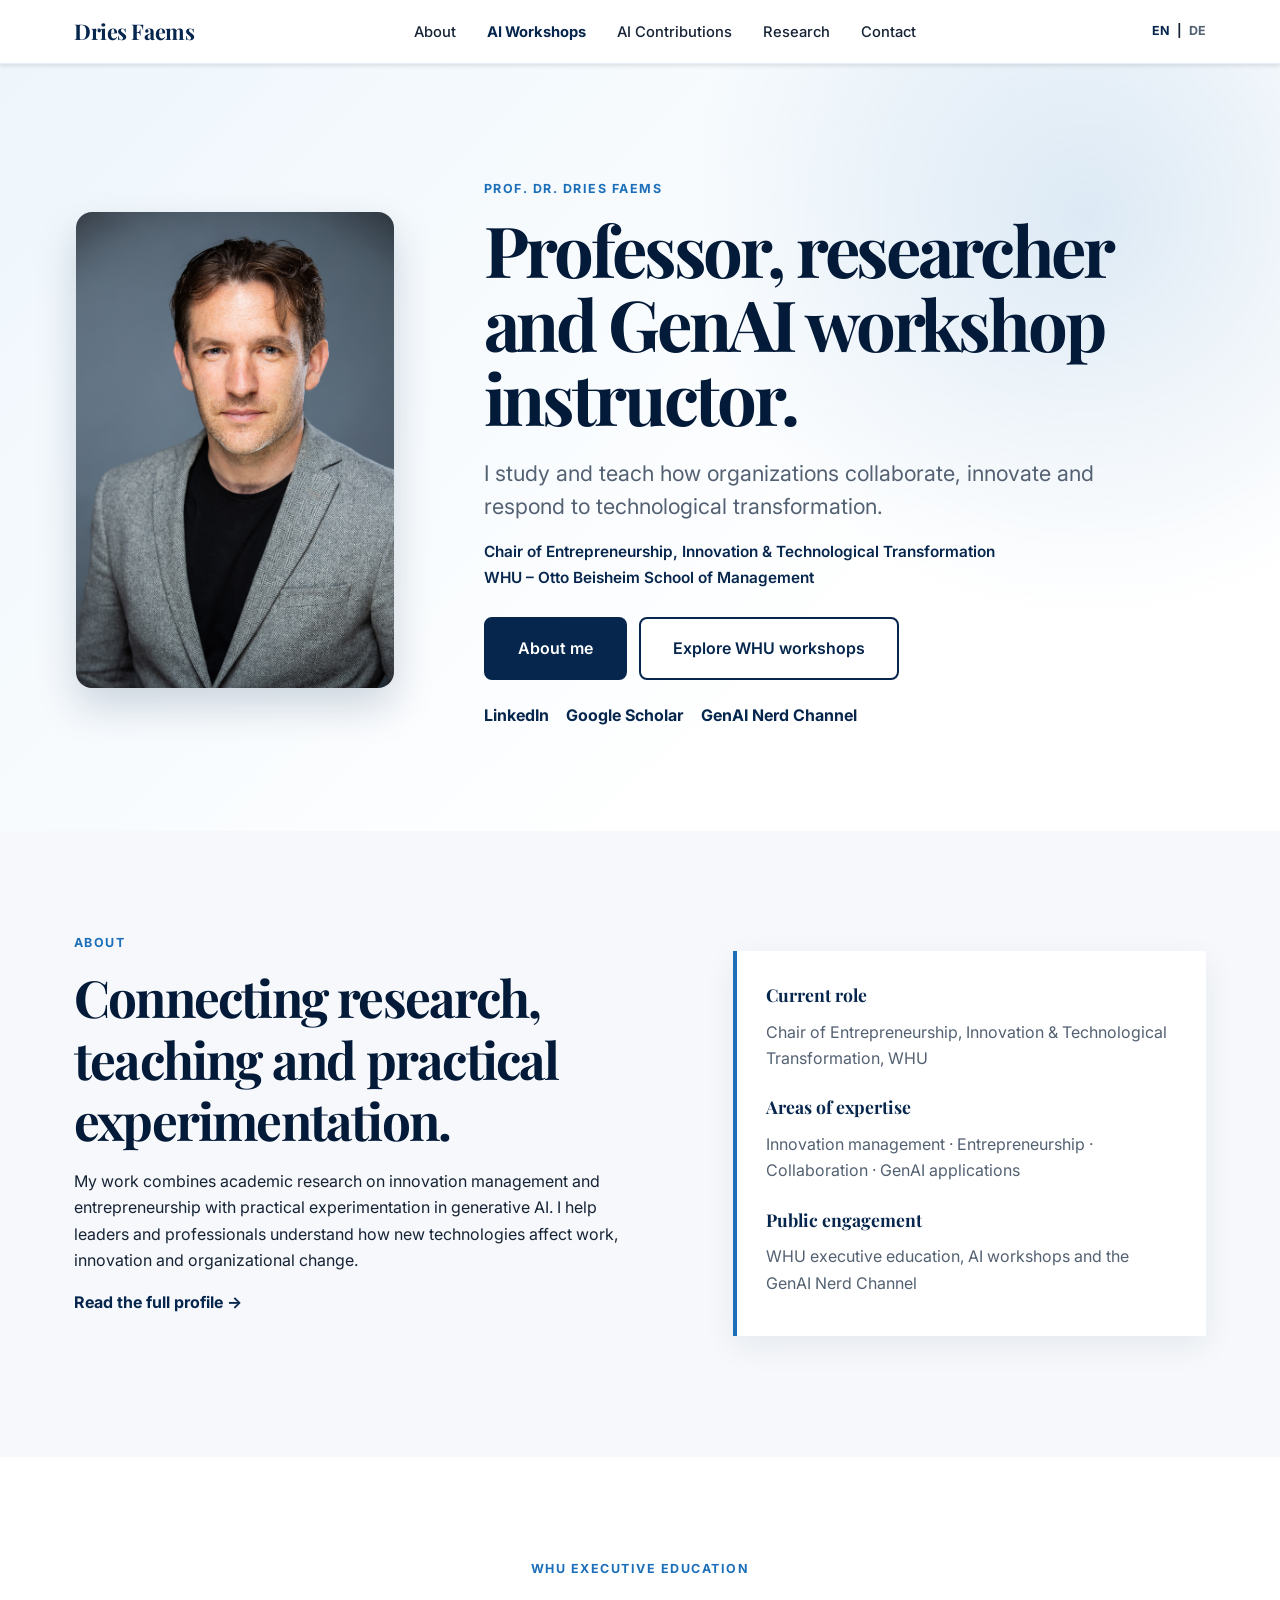
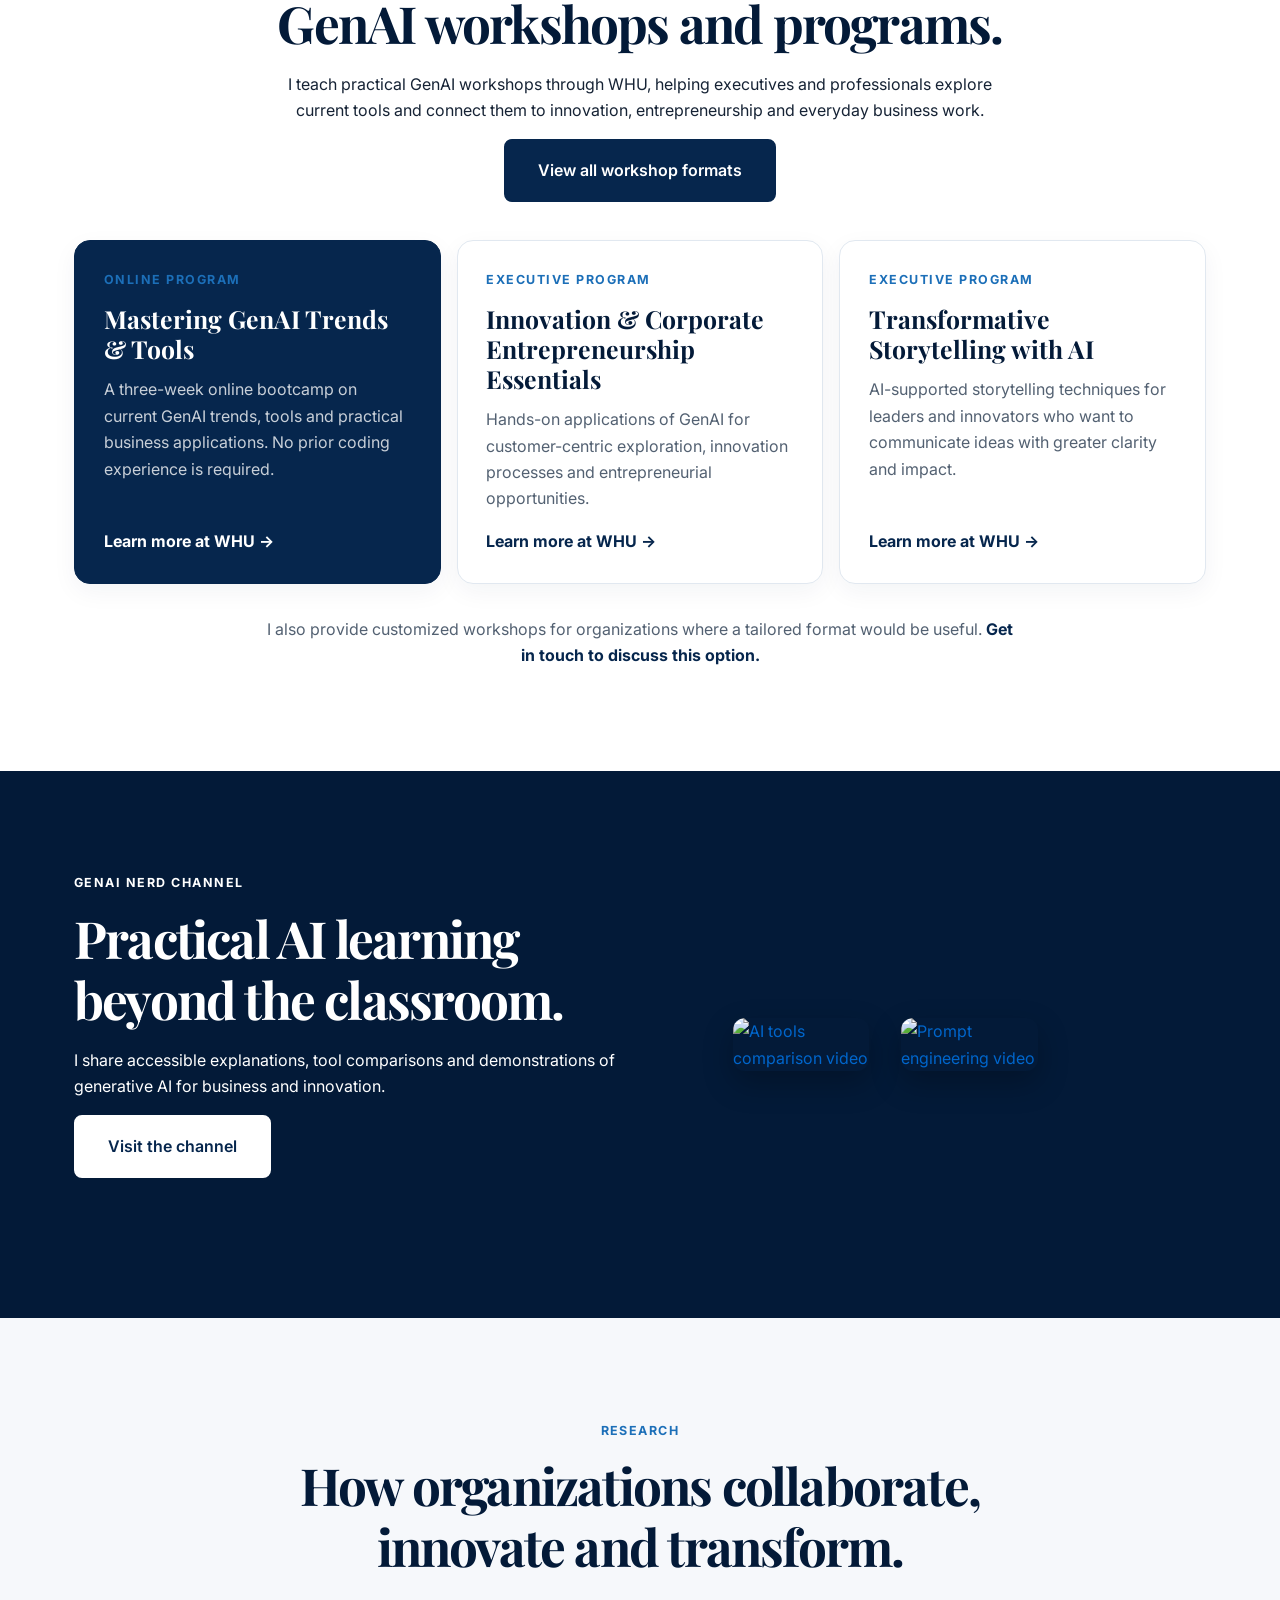
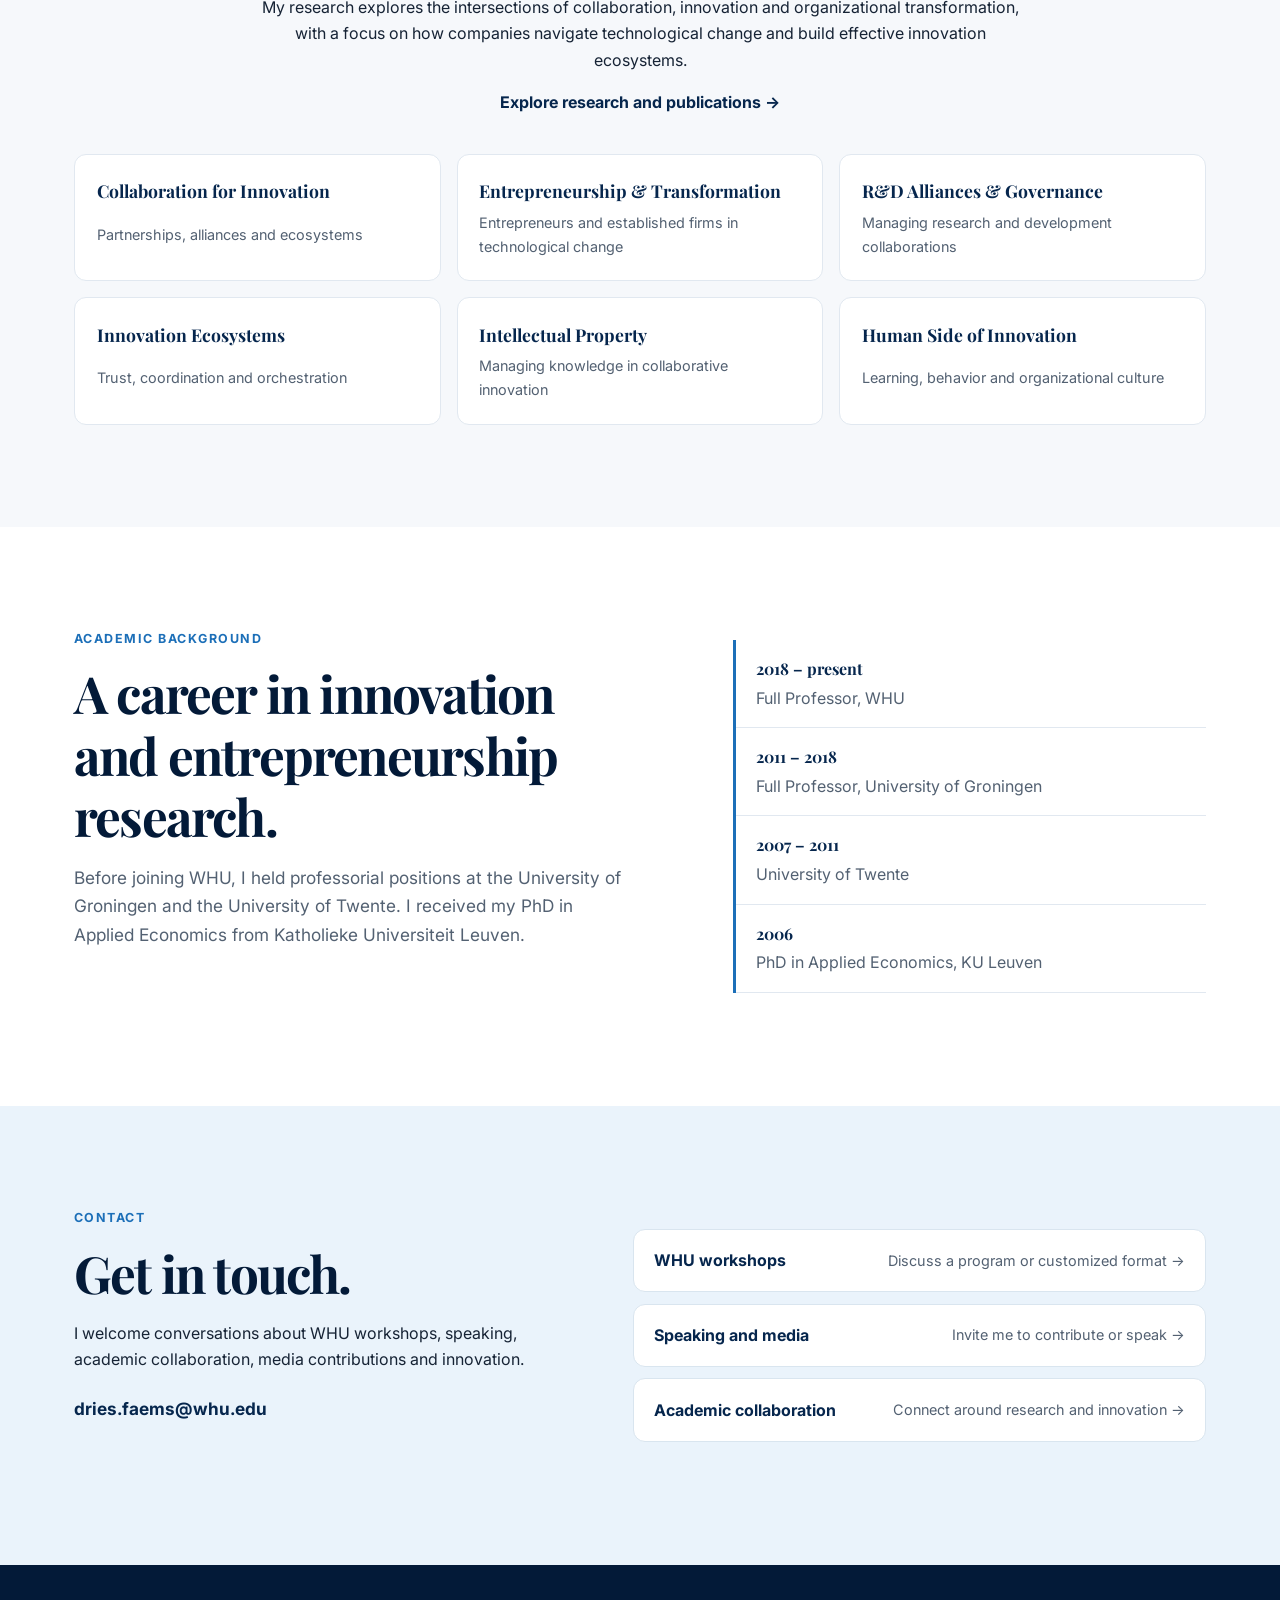
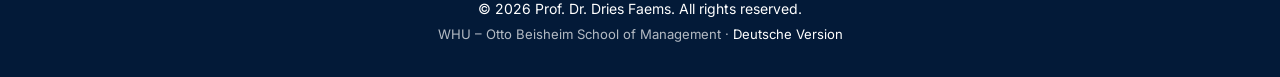
==== commit 958928ae: "Add explicit contact email link" ====
--- a/index.html
+++ b/index.html
@@ -43,7 +43,7 @@
 
         <section id="career" class="section"><div class="container career-preview"><div class="section-heading left"><p class="eyebrow">Academic background</p><h2>A career in innovation and entrepreneurship research.</h2><p>Before joining WHU, I held professorial positions at the University of Groningen and the University of Twente. I received my PhD in Applied Economics from Katholieke Universiteit Leuven.</p></div><div class="career-facts"><div><strong>2018 – present</strong><span>Full Professor, WHU</span></div><div><strong>2011 – 2018</strong><span>Full Professor, University of Groningen</span></div><div><strong>2007 – 2011</strong><span>University of Twente</span></div><div><strong>2006</strong><span>PhD in Applied Economics, KU Leuven</span></div></div></div></section>
 
-        <section id="contact" class="section contact-modern"><div class="container contact-panel"><div class="section-heading left"><p class="eyebrow">Contact</p><h2>Get in touch.</h2><p>I welcome conversations about WHU workshops, speaking, academic collaboration, media contributions and innovation.</p></div><div class="contact-options"><a href="mailto:dries.faems@whu.edu?subject=GenAI%20workshop%20inquiry"><strong>WHU workshops</strong><span>Discuss a program or customized format →</span></a><a href="mailto:dries.faems@whu.edu?subject=Speaking%20or%20media%20inquiry"><strong>Speaking and media</strong><span>Invite me to contribute or speak →</span></a><a href="mailto:dries.faems@whu.edu?subject=Academic%20collaboration%20inquiry"><strong>Academic collaboration</strong><span>Connect around research and innovation →</span></a></div></div></section>
+        <section id="contact" class="section contact-modern"><div class="container contact-panel"><div class="section-heading left"><p class="eyebrow">Contact</p><h2>Get in touch.</h2><p>I welcome conversations about WHU workshops, speaking, academic collaboration, media contributions and innovation.</p><a class="contact-email" href="mailto:dries.faems@whu.edu">dries.faems@whu.edu</a></div><div class="contact-options"><a href="mailto:dries.faems@whu.edu?subject=GenAI%20workshop%20inquiry"><strong>WHU workshops</strong><span>Discuss a program or customized format →</span></a><a href="mailto:dries.faems@whu.edu?subject=Speaking%20or%20media%20inquiry"><strong>Speaking and media</strong><span>Invite me to contribute or speak →</span></a><a href="mailto:dries.faems@whu.edu?subject=Academic%20collaboration%20inquiry"><strong>Academic collaboration</strong><span>Connect around research and innovation →</span></a></div></div></section>
     </main>
 
     <footer class="footer"><div class="container"><p class="footer-text">© 2026 Prof. Dr. Dries Faems. All rights reserved.</p><p class="footer-affiliation">WHU – Otto Beisheim School of Management · <a href="de/">Deutsche Version</a></p></div></footer>
--- a/css/styles.css
+++ b/css/styles.css
@@ -1648,6 +1648,8 @@
 .contact-options strong { color: var(--color-navy); }
 .contact-options span { color: var(--color-text-secondary); font-size: .9rem; text-align: right; }
 .section-note { max-width: 760px; margin: 2rem auto 0; color: var(--color-text-secondary); text-align: center; }
+.contact-email { display: inline-block; margin-top: .4rem; color: var(--color-navy); font-size: 1.08rem; font-weight: 700; }
+.contact-email:hover { color: var(--color-medium-blue); }
 .topic-grid { display: grid; grid-template-columns: repeat(3, 1fr); gap: 1rem; }
 .topic-grid article { display: grid; gap: .35rem; padding: 1.35rem; background: #fff; border: 1px solid #e1e8f0; border-radius: .75rem; }
 .topic-grid strong { color: var(--color-navy); font-family: var(--font-heading); font-size: 1.1rem; }
